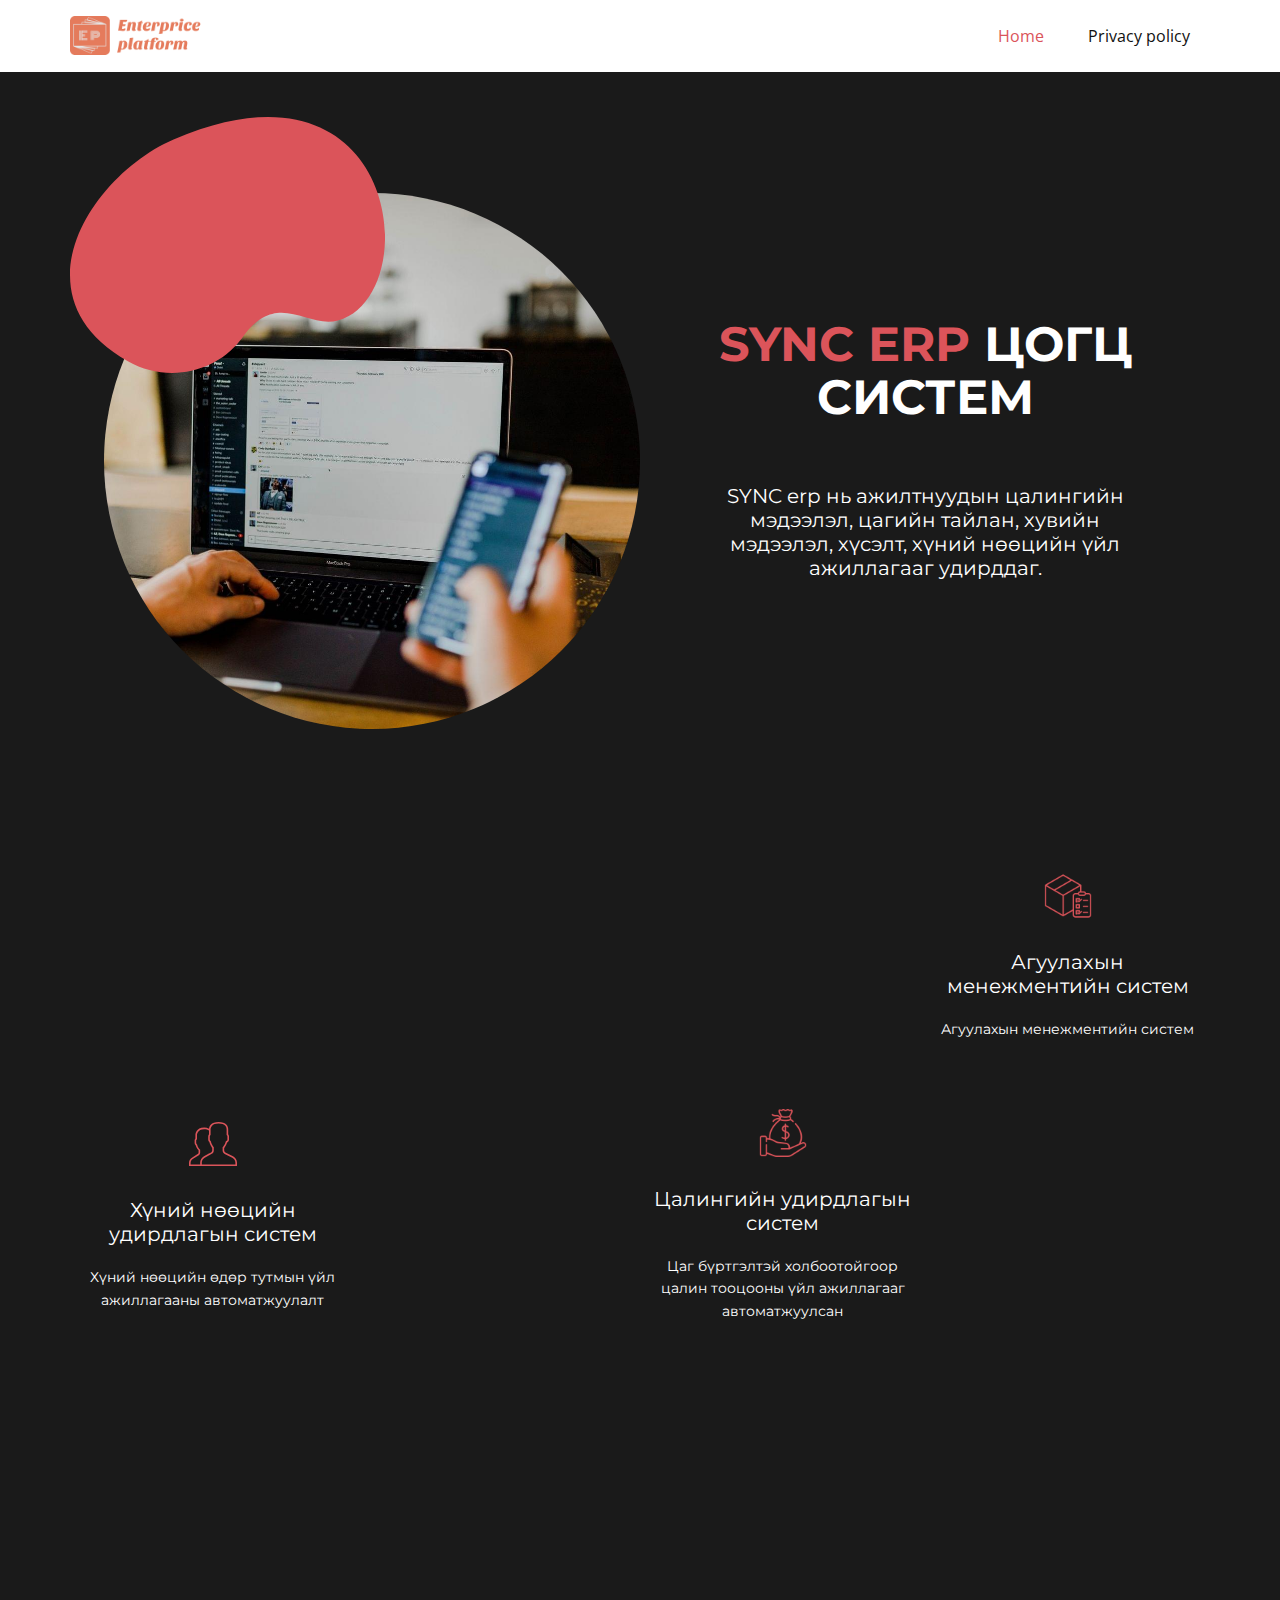
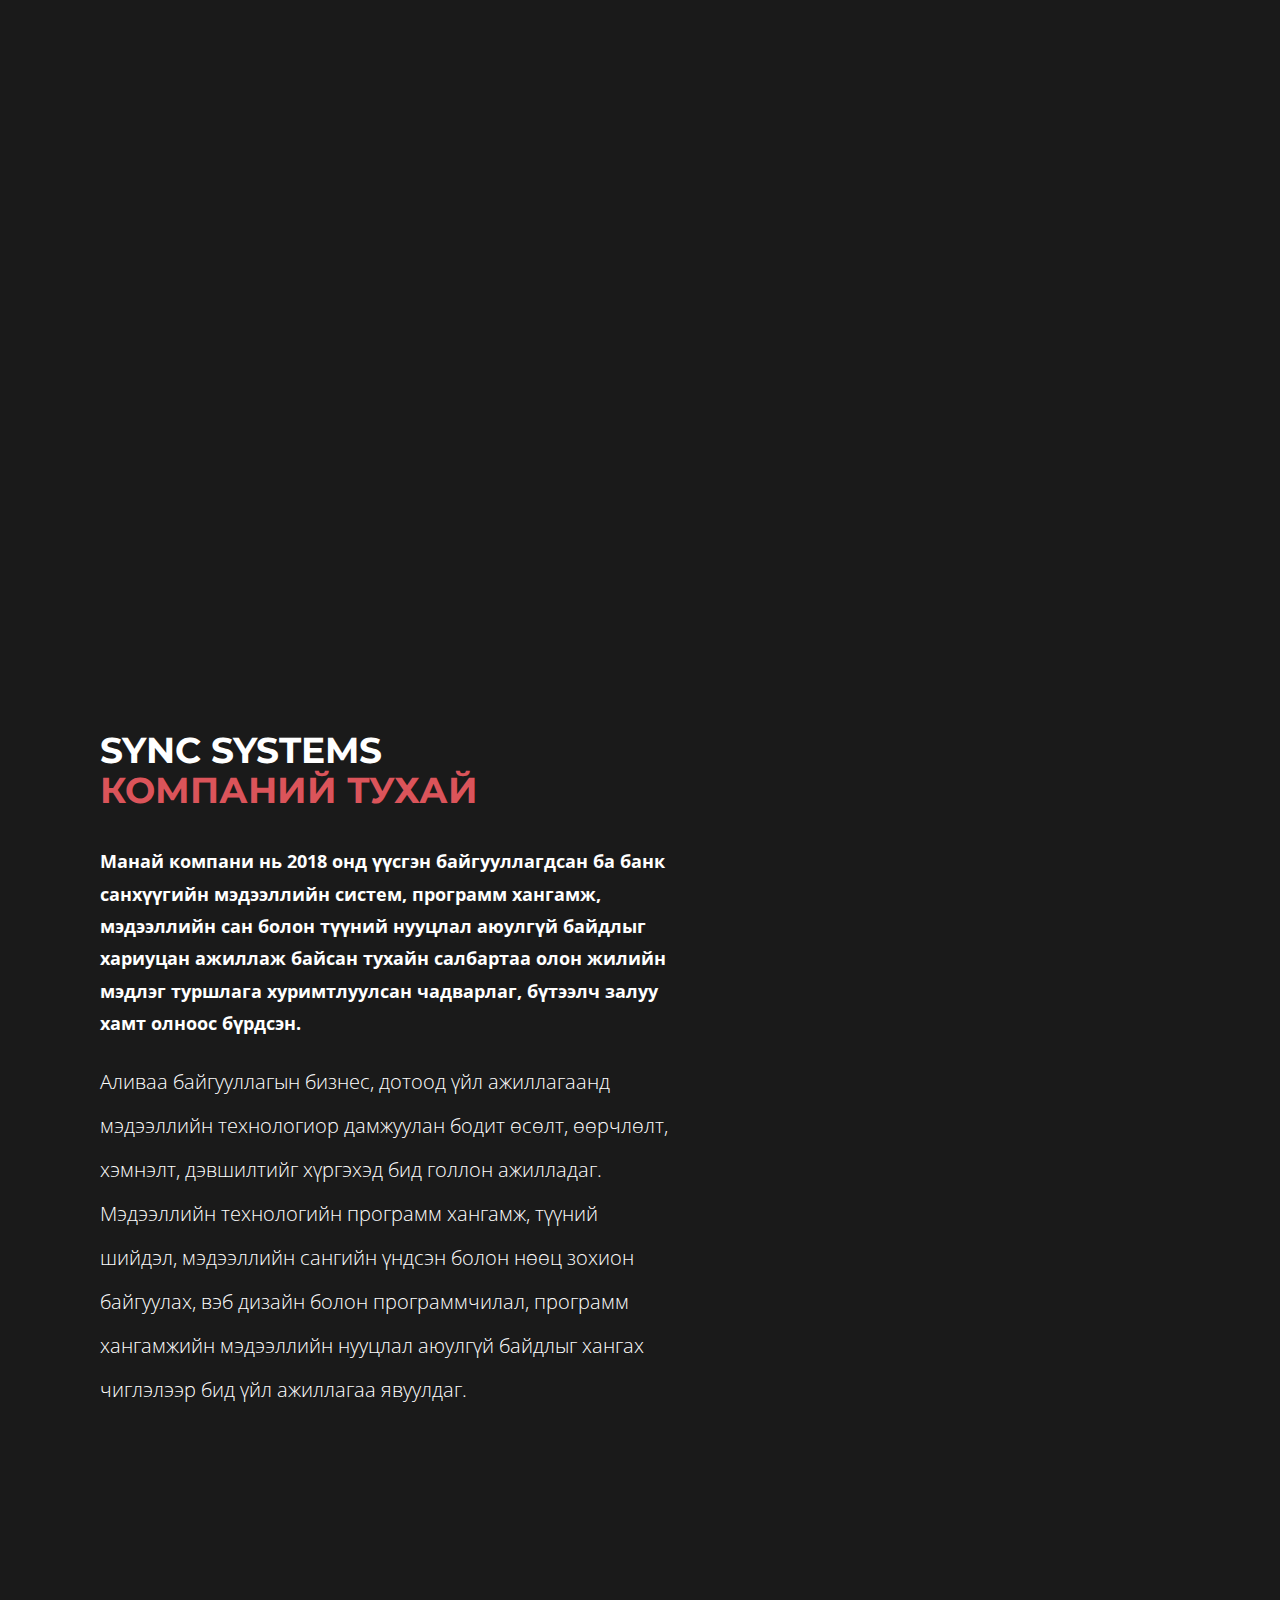
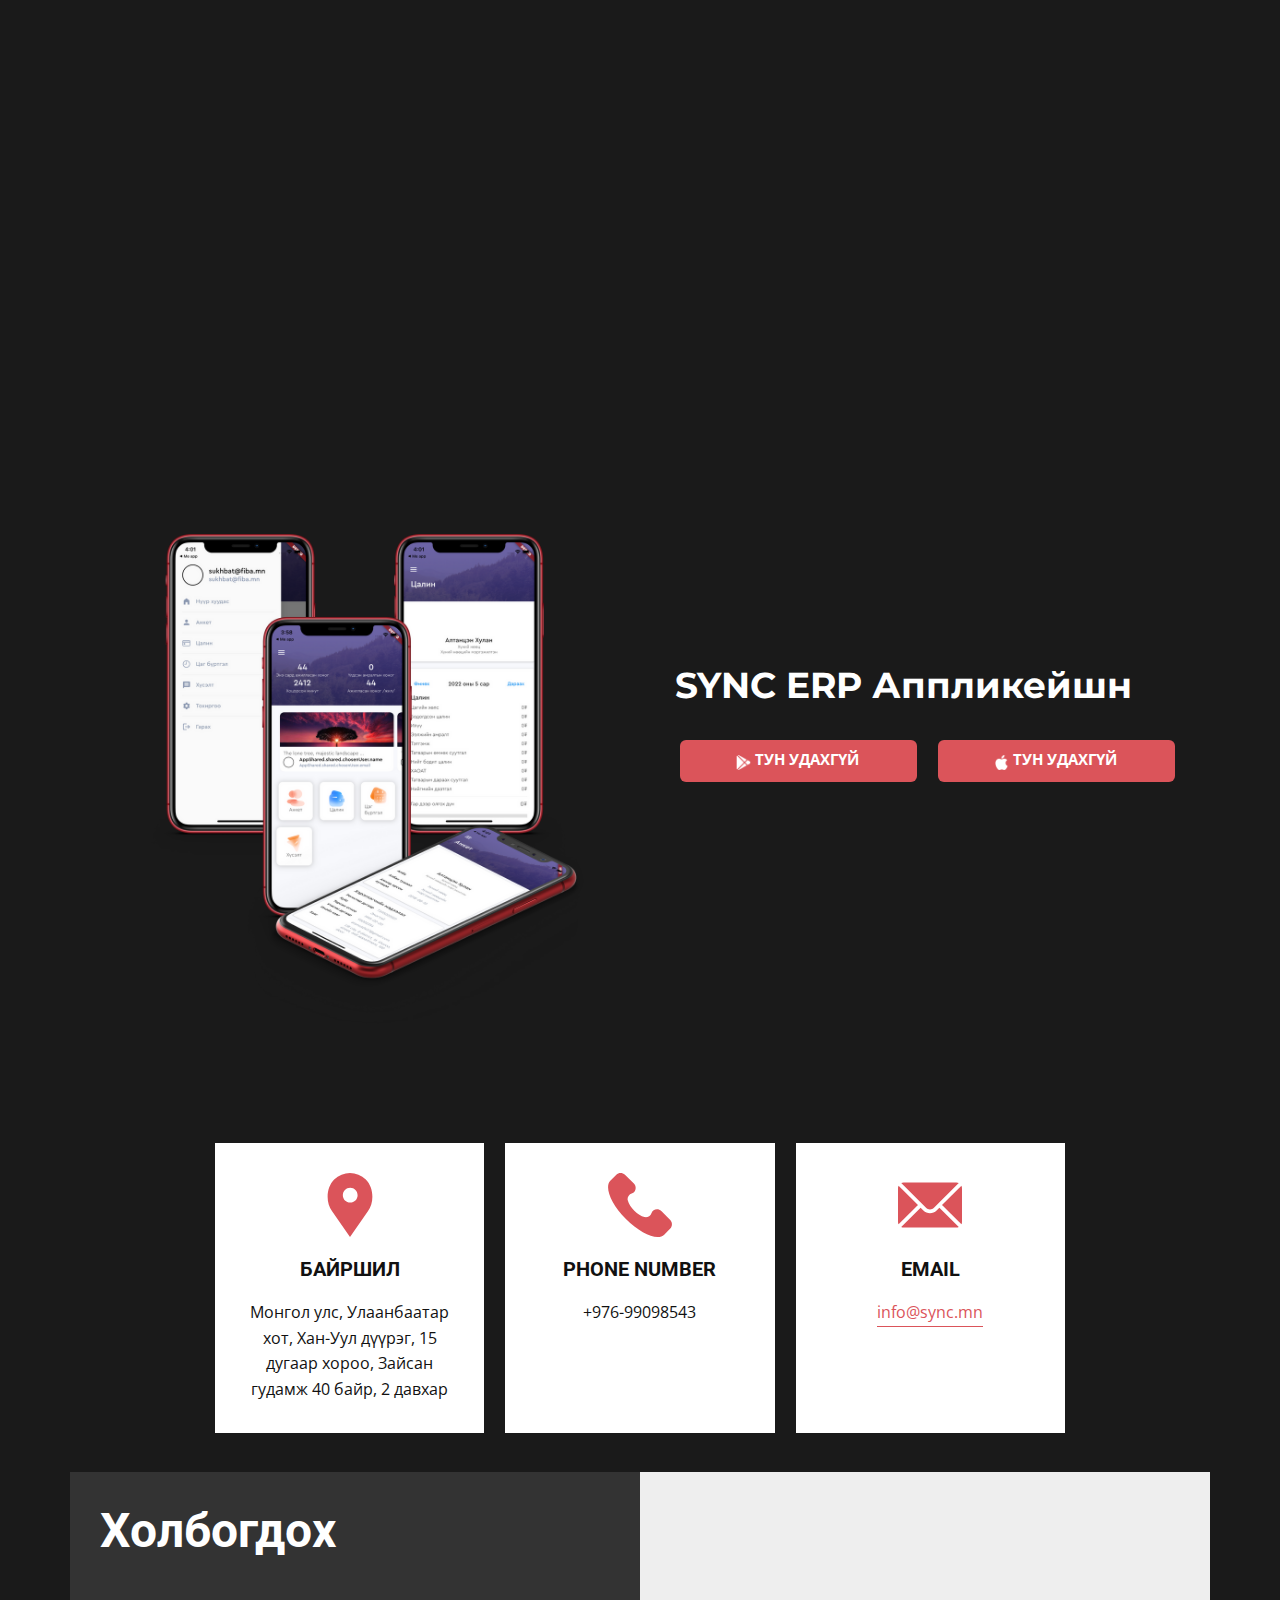
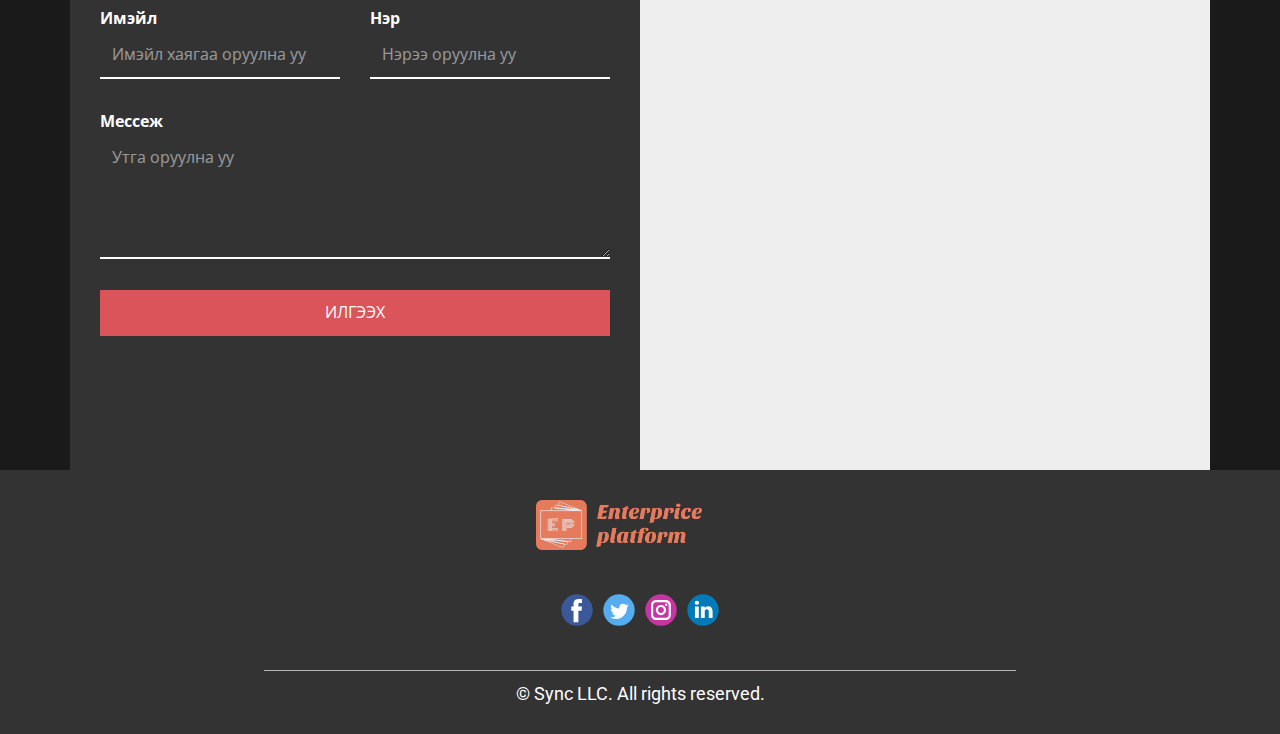
==== index.html @ c69bf9b8 "web publish" ====
<!DOCTYPE html>
<html style="font-size: 16px;" lang="mn-MN">

<head>
  <meta name="viewport" content="width=device-width, initial-scale=1.0">
  <meta charset="utf-8">
  <meta name="keywords"
    content="We help and solve your business problem., ​TECHNO IS THE BEST AND​DIGITAL IT IN WORLD, ​We focus on ensuring a competitive edge, ​Large payments volume or unique business model?, ​GOT NEW PROJECTWE ARE HERE, About Team, Get a demo">
  <meta name="description" content="Sync erp синк ирп fiba">
  <title>Home</title>
  <link rel="stylesheet" href="nicepage.css" media="screen">
  <link rel="icon" type="image/x-icon" href="images/launcher.ico">
  <link rel="stylesheet" href="Home.css" media="screen">
  <script class="u-script" type="text/javascript" src="jquery.js" defer=""></script>
  <script class="u-script" type="text/javascript" src="nicepage.js" defer=""></script>
  <meta name="generator" content="Nicepage 4.11.3, nicepage.com">
  <meta property="og:title" content="Sync erp">
  <meta property="og:description" content="Home">
  <meta property="og:image" content="images/AppleiPadPro13InchScreenshot0.png">
  <link id="u-theme-google-font" rel="stylesheet"
    href="https://fonts.googleapis.com/css?family=Roboto:100,100i,300,300i,400,400i,500,500i,700,700i,900,900i|Open+Sans:300,300i,400,400i,500,500i,600,600i,700,700i,800,800i">
  <link id="u-page-google-font" rel="stylesheet"
    href="https://fonts.googleapis.com/css?family=Montserrat:100,100i,200,200i,300,300i,400,400i,500,500i,600,600i,700,700i,800,800i,900,900i">







  <script type="application/ld+json">{
		"@context": "http://schema.org",
		"@type": "Organization",
		"name": "WebSite2110635",
		"logo": "images/login_logo-5.png",
		"sameAs": []
}</script>
  <meta name="theme-color" content="#478ac9">
  <meta property="og:type" content="website">
</head>

<body data-home-page="Home.html" data-home-page-title="Home" class="u-body u-xl-mode">
  <header class="u-clearfix u-header u-header" id="sec-6222">
    <div class="u-clearfix u-sheet u-sheet-1">
      <a class="u-image u-logo u-image-1" data-image-width="404" data-image-height="96">
        <img src="images/login_logo-5.png" class="u-logo-image u-logo-image-1">
      </a>
      <nav class="u-menu u-menu-dropdown u-offcanvas u-menu-1">
        <div class="menu-collapse" style="font-size: 1rem; letter-spacing: 0px;">
          <a class="u-button-style u-custom-left-right-menu-spacing u-custom-padding-bottom u-custom-text-active-color u-custom-top-bottom-menu-spacing u-nav-link u-text-active-palette-1-base u-text-hover-palette-2-base"
            href="#">
            <svg class="u-svg-link" viewBox="0 0 24 24">
              <use xmlns:xlink="http://www.w3.org/1999/xlink" xlink:href="#menu-hamburger"></use>
            </svg>
            <svg class="u-svg-content" version="1.1" id="menu-hamburger" viewBox="0 0 16 16" x="0px" y="0px"
              xmlns:xlink="http://www.w3.org/1999/xlink" xmlns="http://www.w3.org/2000/svg">
              <g>
                <rect y="1" width="16" height="2"></rect>
                <rect y="7" width="16" height="2"></rect>
                <rect y="13" width="16" height="2"></rect>
              </g>
            </svg>
          </a>
        </div>
        <div class="u-custom-menu u-nav-container">
          <ul class="u-nav u-unstyled u-nav-1">
            <li class="u-nav-item"><a
                class="u-button-style u-nav-link u-text-active-palette-2-base u-text-hover-palette-2-base"
                href="Home.html" style="padding: 10px 20px;">Home</a>
            </li>
            <li class="u-nav-item"><a
                class="u-button-style u-nav-link u-text-active-palette-2-base u-text-hover-palette-2-base"
                href="Privacy-policy.html" style="padding: 10px 20px;">Privacy policy</a>
            </li>
          </ul>
        </div>
        <div class="u-custom-menu u-nav-container-collapse">
          <div class="u-black u-container-style u-inner-container-layout u-opacity u-opacity-95 u-sidenav">
            <div class="u-inner-container-layout u-sidenav-overflow">
              <div class="u-menu-close"></div>
              <ul class="u-align-center u-nav u-popupmenu-items u-unstyled u-nav-2">
                <li class="u-nav-item"><a class="u-button-style u-nav-link" href="Home.html">Home</a>
                </li>
                <li class="u-nav-item"><a class="u-button-style u-nav-link" href="Privacy-policy.html">Privacy
                    policy</a>
                </li>
              </ul>
            </div>
          </div>
          <div class="u-black u-menu-overlay u-opacity u-opacity-70"></div>
        </div>
      </nav>
    </div>
  </header>
  <section class="u-align-left u-clearfix u-grey-90 u-section-1" id="carousel_1464">
    <div class="u-clearfix u-sheet u-sheet-1">
      <div class="u-clearfix u-gutter-0 u-layout-wrap u-layout-wrap-1">
        <div class="u-layout" style="">
          <div class="u-layout-row" style="">
            <div
              class="u-align-left u-container-style u-layout-cell u-right-cell u-size-30 u-size-xs-60 u-layout-cell-1"
              src="">
              <div
                class="u-container-layout u-valign-middle-lg u-valign-middle-md u-valign-middle-sm u-container-layout-1"
                src="">
                <div class="u-image u-image-circle u-image-1" data-image-width="1600" data-image-height="1067"
                  data-animation-name="slideIn" data-animation-duration="2000" data-animation-direction="Up"></div>
                <div class="u-shape u-shape-svg u-text-palette-2-base u-shape-1" data-animation-name="slideIn"
                  data-animation-duration="2000" data-animation-direction="Left">
                  <svg class="u-svg-link" preserveAspectRatio="none" viewBox="0 0 160 130" style="">
                    <use xmlns:xlink="http://www.w3.org/1999/xlink" xlink:href="#svg-499e"></use>
                  </svg>
                  <svg class="u-svg-content" viewBox="0 0 160 130" x="0px" y="0px" id="svg-499e">
                    <path d="M52.6,11.4C12,28.8-29.7,90.3,29.4,124c19.1,10.9,43.7,6.6,57.2-10.7c0.4-0.5,0.8-1,1.1-1.5c17.8-24.6,32.6-4.1,48.4-8.5
	C180.4,91.2,168.9-38.5,52.6,11.4z"></path>
                  </svg>
                </div>
              </div>
            </div>
            <div
              class="u-align-center-sm u-align-center-xs u-container-style u-layout-cell u-left-cell u-size-30 u-size-xs-60 u-layout-cell-2"
              src="">
              <div class="u-container-layout u-valign-middle-xl u-container-layout-2">
                <h2
                  class="u-align-center-lg u-align-center-md u-align-center-xl u-custom-font u-font-montserrat u-text u-text-1">
                  <span class="u-text-palette-2-base"> SYNC ERP</span>&nbsp;ЦОГЦ СИСТЕМ
                </h2>
                <h6
                  class="u-align-center-lg u-align-center-md u-align-center-xl u-custom-font u-font-montserrat u-text u-text-2">
                  SYNC erp нь ажилтнуудын цалингийн мэдээлэл, цагийн тайлан, хувийн мэдээлэл, хүсэлт, хүний нөөцийн үйл
                  ажиллагааг удирддаг.</h6>
              </div>
            </div>
          </div>
        </div>
      </div>
    </div>
  </section>
  <section class="u-clearfix u-grey-90 u-section-2" id="sec-95e4">
    <div class="u-clearfix u-sheet u-valign-middle u-sheet-1">
      <div class="u-clearfix u-expanded-width u-layout-wrap u-layout-wrap-1">
        <div class="u-layout">
          <div class="u-layout-col">
            <div class="u-size-30">
              <div class="u-layout-row">
                <div class="u-container-style u-layout-cell u-size-30 u-layout-cell-1" data-animation-name="slideIn"
                  data-animation-duration="2000" data-animation-direction="Left">
                  <div class="u-container-layout u-valign-top-xs u-container-layout-1">
                    <h2 class="u-custom-font u-font-montserrat u-text u-text-default u-text-1">
                      <span class="u-text-palette-2-base"></span>
                      <span class="u-text-palette-2-base">SYNC ERP</span>&nbsp;СИСТЕМ<span
                        style="font-size: 1.875rem;"></span>ИЙН БОЛОМЖУУД
                    </h2>
                  </div>
                </div>
                <div class="u-align-center u-container-style u-grey-80 u-layout-cell u-size-15 u-layout-cell-2"
                  data-animation-name="slideIn" data-animation-duration="2000" data-animation-direction="Down">
                  <div class="u-container-layout u-valign-middle u-container-layout-2"><span
                      class="u-icon u-icon-circle u-text-palette-2-base u-icon-1"><svg class="u-svg-link"
                        preserveAspectRatio="xMidYMin slice" viewBox="0 0 60 60" style="">
                        <use xmlns:xlink="http://www.w3.org/1999/xlink" xlink:href="#svg-2f5c"></use>
                      </svg><svg class="u-svg-content" viewBox="0 0 60 60" x="0px" y="0px" id="svg-2f5c"
                        style="enable-background:new 0 0 60 60;">
                        <g>
                          <path
                            d="M42.595,0H17.405C14.977,0,13,1.977,13,4.405v51.189C13,58.023,14.977,60,17.405,60h25.189C45.023,60,47,58.023,47,55.595
		V4.405C47,1.977,45.023,0,42.595,0z M15,8h30v38H15V8z M17.405,2h25.189C43.921,2,45,3.079,45,4.405V6H15V4.405
		C15,3.079,16.079,2,17.405,2z M42.595,58H17.405C16.079,58,15,56.921,15,55.595V48h30v7.595C45,56.921,43.921,58,42.595,58z">
                          </path>
                          <path d="M30,49c-2.206,0-4,1.794-4,4s1.794,4,4,4s4-1.794,4-4S32.206,49,30,49z M30,55c-1.103,0-2-0.897-2-2s0.897-2,2-2
		s2,0.897,2,2S31.103,55,30,55z"></path>
                          <path d="M26,5h4c0.553,0,1-0.447,1-1s-0.447-1-1-1h-4c-0.553,0-1,0.447-1,1S25.447,5,26,5z">
                          </path>
                          <path d="M33,5h1c0.553,0,1-0.447,1-1s-0.447-1-1-1h-1c-0.553,0-1,0.447-1,1S32.447,5,33,5z">
                          </path>
                          <path d="M56.612,4.569c-0.391-0.391-1.023-0.391-1.414,0s-0.391,1.023,0,1.414c3.736,3.736,3.736,9.815,0,13.552
		c-0.391,0.391-0.391,1.023,0,1.414c0.195,0.195,0.451,0.293,0.707,0.293s0.512-0.098,0.707-0.293
		C61.128,16.434,61.128,9.085,56.612,4.569z"></path>
                          <path d="M52.401,6.845c-0.391-0.391-1.023-0.391-1.414,0s-0.391,1.023,0,1.414c1.237,1.237,1.918,2.885,1.918,4.639
		s-0.681,3.401-1.918,4.638c-0.391,0.391-0.391,1.023,0,1.414c0.195,0.195,0.451,0.293,0.707,0.293s0.512-0.098,0.707-0.293
		c1.615-1.614,2.504-3.764,2.504-6.052S54.017,8.459,52.401,6.845z"></path>
                          <path d="M4.802,5.983c0.391-0.391,0.391-1.023,0-1.414s-1.023-0.391-1.414,0c-4.516,4.516-4.516,11.864,0,16.38
		c0.195,0.195,0.451,0.293,0.707,0.293s0.512-0.098,0.707-0.293c0.391-0.391,0.391-1.023,0-1.414
		C1.065,15.799,1.065,9.72,4.802,5.983z"></path>
                          <path d="M9.013,6.569c-0.391-0.391-1.023-0.391-1.414,0c-1.615,1.614-2.504,3.764-2.504,6.052s0.889,4.438,2.504,6.053
		c0.195,0.195,0.451,0.293,0.707,0.293s0.512-0.098,0.707-0.293c0.391-0.391,0.391-1.023,0-1.414
		c-1.237-1.237-1.918-2.885-1.918-4.639S7.775,9.22,9.013,7.983C9.403,7.593,9.403,6.96,9.013,6.569z"></path>
                        </g>
                      </svg></span>
                    <h5 class="u-custom-font u-font-montserrat u-text u-text-default u-text-2"> Аппликейшн</h5>
                    <p class="u-custom-font u-font-montserrat u-text u-text-3"> Ажилтан өөрийн мэдээллийг гар утасны
                      аппликейшнээр хялбар ашиглах боломжтой</p>
                  </div>
                </div>
                <div class="u-align-center u-container-style u-layout-cell u-shape-rectangle u-size-15 u-layout-cell-3">
                  <div class="u-container-layout u-valign-middle u-container-layout-3"><span
                      class="u-file-icon u-icon u-text-palette-2-base u-icon-2"><img src="images/1.png" alt=""></span>
                    <h5 class="u-custom-font u-font-montserrat u-text u-text-default u-text-4"> Агуулахын менежментийн
                      систем</h5>
                    <p class="u-custom-font u-font-montserrat u-text u-text-5"> Агуулахын менежментийн систем</p>
                  </div>
                </div>
              </div>
            </div>
            <div class="u-size-30">
              <div class="u-layout-row">
                <div class="u-align-center u-container-style u-layout-cell u-size-15 u-layout-cell-4">
                  <div class="u-container-layout u-valign-middle u-container-layout-4"><span
                      class="u-icon u-icon-circle u-text-palette-2-base u-icon-3"><svg class="u-svg-link"
                        preserveAspectRatio="xMidYMin slice" viewBox="0 0 60 60" style="">
                        <use xmlns:xlink="http://www.w3.org/1999/xlink" xlink:href="#svg-d918"></use>
                      </svg><svg class="u-svg-content" viewBox="0 0 60 60" x="0px" y="0px" id="svg-d918"
                        style="enable-background:new 0 0 60 60;">
                        <path d="M55.014,45.389l-9.553-4.776C44.56,40.162,44,39.256,44,38.248v-3.381c0.229-0.28,0.47-0.599,0.719-0.951
	c1.239-1.75,2.232-3.698,2.954-5.799C49.084,27.47,50,26.075,50,24.5v-4c0-0.963-0.36-1.896-1-2.625v-5.319
	c0.056-0.55,0.276-3.824-2.092-6.525C44.854,3.688,41.521,2.5,37,2.5s-7.854,1.188-9.908,3.53c-1.435,1.637-1.918,3.481-2.064,4.805
	C23.314,9.949,21.294,9.5,19,9.5c-10.389,0-10.994,8.855-11,9v4.579c-0.648,0.706-1,1.521-1,2.33v3.454
	c0,1.079,0.483,2.085,1.311,2.765c0.825,3.11,2.854,5.46,3.644,6.285v2.743c0,0.787-0.428,1.509-1.171,1.915l-6.653,4.173
	C1.583,48.134,0,50.801,0,53.703V57.5h14h2h44v-4.043C60,50.019,58.089,46.927,55.014,45.389z M14,53.262V55.5H2v-1.797
	c0-2.17,1.184-4.164,3.141-5.233l6.652-4.173c1.333-0.727,2.161-2.121,2.161-3.641v-3.591l-0.318-0.297
	c-0.026-0.024-2.683-2.534-3.468-5.955l-0.091-0.396l-0.342-0.22C9.275,29.899,9,29.4,9,28.863v-3.454
	c0-0.36,0.245-0.788,0.671-1.174L10,23.938l-0.002-5.38C10.016,18.271,10.537,11.5,19,11.5c2.393,0,4.408,0.553,6,1.644v4.731
	c-0.64,0.729-1,1.662-1,2.625v4c0,0.304,0.035,0.603,0.101,0.893c0.027,0.116,0.081,0.222,0.118,0.334
	c0.055,0.168,0.099,0.341,0.176,0.5c0.001,0.002,0.002,0.003,0.003,0.005c0.256,0.528,0.629,1,1.099,1.377
	c0.005,0.019,0.011,0.036,0.016,0.054c0.06,0.229,0.123,0.457,0.191,0.68l0.081,0.261c0.014,0.046,0.031,0.093,0.046,0.139
	c0.035,0.108,0.069,0.215,0.105,0.321c0.06,0.175,0.123,0.356,0.196,0.553c0.031,0.082,0.065,0.156,0.097,0.237
	c0.082,0.209,0.164,0.411,0.25,0.611c0.021,0.048,0.039,0.1,0.06,0.147l0.056,0.126c0.026,0.058,0.053,0.11,0.079,0.167
	c0.098,0.214,0.194,0.421,0.294,0.621c0.016,0.032,0.031,0.067,0.047,0.099c0.063,0.125,0.126,0.243,0.189,0.363
	c0.108,0.206,0.214,0.4,0.32,0.588c0.052,0.092,0.103,0.182,0.154,0.269c0.144,0.246,0.281,0.472,0.414,0.682
	c0.029,0.045,0.057,0.092,0.085,0.135c0.242,0.375,0.452,0.679,0.626,0.916c0.046,0.063,0.086,0.117,0.125,0.17
	c0.022,0.029,0.052,0.071,0.071,0.097v3.309c0,0.968-0.528,1.856-1.377,2.32l-2.646,1.443l-0.461-0.041l-0.188,0.395l-5.626,3.069
	C15.801,46.924,14,49.958,14,53.262z M58,55.5H16v-2.238c0-2.571,1.402-4.934,3.659-6.164l8.921-4.866
	C30.073,41.417,31,39.854,31,38.155v-4.018v-0.001l-0.194-0.232l-0.038-0.045c-0.002-0.003-0.064-0.078-0.165-0.21
	c-0.006-0.008-0.012-0.016-0.019-0.024c-0.053-0.069-0.115-0.152-0.186-0.251c-0.001-0.002-0.002-0.003-0.003-0.005
	c-0.149-0.207-0.336-0.476-0.544-0.8c-0.005-0.007-0.009-0.015-0.014-0.022c-0.098-0.153-0.202-0.32-0.308-0.497
	c-0.008-0.013-0.016-0.026-0.024-0.04c-0.226-0.379-0.466-0.808-0.705-1.283c0,0-0.001-0.001-0.001-0.002
	c-0.127-0.255-0.254-0.523-0.378-0.802l0,0c-0.017-0.039-0.035-0.077-0.052-0.116h0c-0.055-0.125-0.11-0.256-0.166-0.391
	c-0.02-0.049-0.04-0.1-0.06-0.15c-0.052-0.131-0.105-0.263-0.161-0.414c-0.102-0.272-0.198-0.556-0.29-0.849l-0.055-0.178
	c-0.006-0.02-0.013-0.04-0.019-0.061c-0.094-0.316-0.184-0.639-0.26-0.971l-0.091-0.396l-0.341-0.22
	C26.346,25.803,26,25.176,26,24.5v-4c0-0.561,0.238-1.084,0.67-1.475L27,18.728V12.5v-0.354l-0.027-0.021
	c-0.034-0.722,0.009-2.935,1.623-4.776C30.253,5.458,33.081,4.5,37,4.5c3.905,0,6.727,0.951,8.386,2.828
	c1.947,2.201,1.625,5.017,1.623,5.041L47,18.728l0.33,0.298C47.762,19.416,48,19.939,48,20.5v4c0,0.873-0.572,1.637-1.422,1.899
	l-0.498,0.153l-0.16,0.495c-0.669,2.081-1.622,4.003-2.834,5.713c-0.297,0.421-0.586,0.794-0.837,1.079L42,34.123v4.125
	c0,1.77,0.983,3.361,2.566,4.153l9.553,4.776C56.513,48.374,58,50.78,58,53.457V55.5z"></path>
                      </svg></span>
                    <h5 class="u-custom-font u-font-montserrat u-text u-text-default u-text-6"> Хүний нөөцийн удирдлагын
                      систем</h5>
                    <p class="u-custom-font u-font-montserrat u-text u-text-7"> Хүний нөөцийн өдөр тутмын үйл
                      ажиллагааны автоматжуулалт </p>
                  </div>
                </div>
                <div class="u-align-center u-container-style u-grey-80 u-layout-cell u-size-15 u-layout-cell-5"
                  data-animation-name="slideIn" data-animation-duration="2000" data-animation-direction="Up">
                  <div class="u-container-layout u-container-layout-5"><span
                      class="u-icon u-icon-circle u-text-palette-2-base u-icon-4"><svg class="u-svg-link"
                        preserveAspectRatio="xMidYMin slice" viewBox="0 0 60 60" style="">
                        <use xmlns:xlink="http://www.w3.org/1999/xlink" xlink:href="#svg-11fc"></use>
                      </svg><svg class="u-svg-content" viewBox="0 0 60 60" x="0px" y="0px" id="svg-11fc"
                        style="enable-background:new 0 0 60 60;">
                        <g>
                          <path d="M57,4h-7V1c0-0.553-0.447-1-1-1h-7c-0.553,0-1,0.447-1,1v3H19V1c0-0.553-0.447-1-1-1h-7c-0.553,0-1,0.447-1,1v3H3
		C2.447,4,2,4.447,2,5v11v43c0,0.553,0.447,1,1,1h54c0.553,0,1-0.447,1-1V16V5C58,4.447,57.553,4,57,4z M43,2h5v3v3h-5V5V2z M12,2h5
		v3v3h-5V5V2z M4,6h6v3c0,0.553,0.447,1,1,1h7c0.553,0,1-0.447,1-1V6h22v3c0,0.553,0.447,1,1,1h7c0.553,0,1-0.447,1-1V6h6v9H4V6z
		 M4,58V17h52v41H4z"></path>
                          <path d="M38,23h-7h-2h-7h-2h-9v9v2v7v2v9h9h2h7h2h7h2h9v-9v-2v-7v-2v-9h-9H38z M31,25h7v7h-7V25z M38,41h-7v-7h7V41z M22,34h7v7h-7
		V34z M22,25h7v7h-7V25z M13,25h7v7h-7V25z M13,34h7v7h-7V34z M20,50h-7v-7h7V50z M29,50h-7v-7h7V50z M38,50h-7v-7h7V50z M47,50h-7
		v-7h7V50z M47,41h-7v-7h7V41z M47,25v7h-7v-7H47z"></path>
                        </g>
                      </svg></span>
                    <h5 class="u-custom-font u-font-montserrat u-text u-text-default u-text-8"> Цаг бүртгэл</h5>
                    <p class="u-custom-font u-font-montserrat u-text u-text-9"> Ажилтнуудын ажлын цагтай хамааралтай бүх
                      үе шатуудыг хяналт, автоматжуулалт</p>
                  </div>
                </div>
                <div class="u-align-center u-container-style u-layout-cell u-size-15 u-layout-cell-6">
                  <div class="u-container-layout u-valign-middle u-container-layout-6"><span
                      class="u-file-icon u-icon u-text-palette-2-base u-icon-5"><img src="images/2.png" alt=""></span>
                    <h5 class="u-custom-font u-font-montserrat u-text u-text-default u-text-10"> Цалингийн удирдлагын
                      систем</h5>
                    <p class="u-custom-font u-font-montserrat u-text u-text-11"> Цаг бүртгэлтэй холбоотойгоор цалин
                      тооцооны үйл ажиллагааг автоматжуулсан</p>
                  </div>
                </div>
                <div class="u-align-center u-container-style u-layout-cell u-palette-2-base u-size-15 u-layout-cell-7"
                  data-animation-name="slideIn" data-animation-duration="2000" data-animation-direction="Right">
                  <div class="u-container-layout u-valign-middle u-container-layout-7">
                    <a href="https://www.zara.com/uk/en/floral-print-palazzo-trousers-p02729855.html?v1=6034011&amp;v2=719022"
                      class="u-active-white u-border-none u-btn u-button-style u-hover-white u-white u-btn-1"
                      target="_blank">дэлгэрэнгүй</a>
                  </div>
                </div>
              </div>
            </div>
          </div>
        </div>
      </div>
    </div>
  </section>
  <section class="u-align-center u-clearfix u-grey-90 u-section-3" id="carousel_087d">
    <div class="u-clearfix u-sheet u-sheet-1">
      <div class="u-clearfix u-expanded-width u-gutter-40 u-layout-wrap u-layout-wrap-1">
        <div class="u-gutter-0 u-layout">
          <div class="u-layout-row">
            <div class="u-align-left u-container-style u-layout-cell u-size-30 u-layout-cell-1">
              <div class="u-container-layout u-valign-middle-xl u-container-layout-1">
                <img class="u-expanded-width-xs u-image u-image-contain u-image-1"
                  src="images/AppleiPadPro13InchScreenshot0.png?rand=55ae" data-image-width="809"
                  data-image-height="1080" data-animation-name="zoomIn" data-animation-duration="2000"
                  data-animation-direction="">
              </div>
            </div>
            <div class="u-align-center u-container-style u-layout-cell u-shape-rectangle u-size-30 u-layout-cell-2">
              <div class="u-container-layout u-valign-middle-sm u-valign-middle-xs u-container-layout-2">
                <div
                  class="u-align-center u-container-style u-expanded-width-lg u-expanded-width-md u-group u-shape-rectangle u-group-1"
                  data-animation-name="slideIn" data-animation-duration="2000" data-animation-direction="Right">
                  <div class="u-container-layout u-valign-middle-xl u-container-layout-3">
                    <h2 class="u-custom-font u-font-montserrat u-text u-text-1"> АЖИЛЧИД&nbsp;<span
                        class="u-text-palette-2-base">ГАР УТСААРАА</span>&nbsp;МЭДЭЭЛЭЛ АВАХ ХЯЛБАР БОЛЛОО
                    </h2>
                    <p class="u-text u-text-font u-text-2"> Ажилтанд зориулсан аппликейшн бэлэн боллоо. Цалин, цаг
                      бүртгэл болон хувийн мэдээллээ дэлгэрэнгүй харах боломжтой боллоо.</p>
                  </div>
                </div>
              </div>
            </div>
          </div>
        </div>
      </div>
      <div class="u-shape u-shape-svg u-text-palette-2-base u-shape-1" data-animation-name="slideIn"
        data-animation-duration="2000" data-animation-direction="Left">
        <svg class="u-svg-link" preserveAspectRatio="none" viewBox="0 0 160 130" style="">
          <use xmlns:xlink="http://www.w3.org/1999/xlink" xlink:href="#svg-c68d"></use>
        </svg>
        <svg class="u-svg-content" viewBox="0 0 160 130" x="0px" y="0px" id="svg-c68d">
          <path d="M52.6,11.4C12,28.8-29.7,90.3,29.4,124c19.1,10.9,43.7,6.6,57.2-10.7c0.4-0.5,0.8-1,1.1-1.5c17.8-24.6,32.6-4.1,48.4-8.5
	C180.4,91.2,168.9-38.5,52.6,11.4z"></path>
        </svg>
      </div>
    </div>
  </section>
  <section class="u-clearfix u-grey-90 u-section-4" id="carousel_17a9">
    <div class="u-clearfix u-sheet u-valign-middle-md u-valign-middle-sm u-valign-middle-xs u-sheet-1">
      <div class="u-container-style u-expanded-width-md u-expanded-width-sm u-expanded-width-xs u-group u-group-1">
        <div class="u-container-layout u-container-layout-1">
          <h2 class="u-custom-font u-font-montserrat u-text u-text-1"> SYNC SYSTEMS<br>
            <span class="u-text-palette-2-base">КОМПАНИЙ ТУХАЙ</span>
          </h2>
          <p class="u-text u-text-2"> Манай компани нь 2018 онд үүсгэн байгууллагдсан ба банк санхүүгийн мэдээллийн
            систем, программ хангамж, мэдээллийн сан болон түүний нууцлал аюулгүй байдлыг хариуцан ажиллаж байсан тухайн
            салбартаа олон жилийн мэдлэг туршлага хуримтлуулсан чадварлаг, бүтээлч залуу хамт олноос бүрдсэн. </p>
          <p class="u-text u-text-3"> Аливаа байгууллагын бизнес, дотоод үйл ажиллагаанд мэдээллийн технологиор
            дамжуулан бодит өсөлт, өөрчлөлт, хэмнэлт, дэвшилтийг хүргэхэд бид голлон ажилладаг. Мэдээллийн технологийн
            пр​ограмм хангамж, түүний шийдэл, мэдээллийн сангийн үндсэн болон нөөц зохион байгуулах, вэб дизайн болон
            программчилал, программ хангамжийн мэдээллийн нууцлал аюулгүй байдлыг хангах чиглэлээр бид үйл ажиллагаа
            явуулдаг.</p>
        </div>
      </div>
      <div class="u-expanded-width-md u-expanded-width-sm u-expanded-width-xs u-layout-grid u-list u-list-1">
        <div class="u-repeater u-repeater-1">
          <div class="u-container-style u-list-item u-repeater-item u-shape-rectangle" data-animation-name="flipIn"
            data-animation-duration="2000" data-animation-direction="X">
            <div class="u-container-layout u-similar-container u-container-layout-2"><span
                class="u-align-left u-icon u-icon-circle u-text-palette-2-base u-icon-1"><svg class="u-svg-link"
                  preserveAspectRatio="xMidYMin slice" viewBox="0 0 95.333 95.332" style="">
                  <use xmlns:xlink="http://www.w3.org/1999/xlink" xlink:href="#svg-a13b"></use>
                </svg><svg class="u-svg-content" viewBox="0 0 95.333 95.332" x="0px" y="0px" id="svg-a13b"
                  style="enable-background:new 0 0 95.333 95.332;">
                  <g>
                    <g>
                      <path
                        d="M30.512,43.939c-2.348-0.676-4.696-1.019-6.98-1.019c-3.527,0-6.47,0.806-8.752,1.793    c2.2-8.054,7.485-21.951,18.013-23.516c0.975-0.145,1.774-0.85,2.04-1.799l2.301-8.23c0.194-0.696,0.079-1.441-0.318-2.045    s-1.035-1.007-1.75-1.105c-0.777-0.106-1.569-0.16-2.354-0.16c-12.637,0-25.152,13.19-30.433,32.076    c-3.1,11.08-4.009,27.738,3.627,38.223c4.273,5.867,10.507,9,18.529,9.313c0.033,0.001,0.065,0.002,0.098,0.002    c9.898,0,18.675-6.666,21.345-16.209c1.595-5.705,0.874-11.688-2.032-16.851C40.971,49.307,36.236,45.586,30.512,43.939z">
                      </path>
                      <path
                        d="M92.471,54.413c-2.875-5.106-7.61-8.827-13.334-10.474c-2.348-0.676-4.696-1.019-6.979-1.019    c-3.527,0-6.471,0.806-8.753,1.793c2.2-8.054,7.485-21.951,18.014-23.516c0.975-0.145,1.773-0.85,2.04-1.799l2.301-8.23    c0.194-0.696,0.079-1.441-0.318-2.045c-0.396-0.604-1.034-1.007-1.75-1.105c-0.776-0.106-1.568-0.16-2.354-0.16    c-12.637,0-25.152,13.19-30.434,32.076c-3.099,11.08-4.008,27.738,3.629,38.225c4.272,5.866,10.507,9,18.528,9.312    c0.033,0.001,0.065,0.002,0.099,0.002c9.897,0,18.675-6.666,21.345-16.209C96.098,65.559,95.376,59.575,92.471,54.413z">
                      </path>
                    </g>
                  </g>
                </svg></span>
              <p class="u-text u-text-4"> Систем администратор, дата төв зохион байгуулах, мэдээллийн сангийн зохион
                байгуулалт, систем анализ, асуудал шийдвэрлэх дадлага туршлага чиглэлээр 15 жилийн туршлагатай.</p>
              <div alt="" class="u-image u-image-circle u-image-1" data-image-width="1035" data-image-height="1080">
              </div>
              <h5 class="u-text u-text-5"> Лочинжалбуу Хатанбаатар</h5>
              <h5 class="u-custom-font u-text u-text-font u-text-6"> khatnaa@fiba.mn</h5>
            </div>
          </div>
          <div class="u-container-style u-list-item u-repeater-item u-shape-rectangle" data-animation-name="flipIn"
            data-animation-duration="2000" data-animation-direction="X">
            <div class="u-container-layout u-similar-container u-container-layout-3"><span
                class="u-align-left u-icon u-icon-circle u-text-palette-2-base u-icon-2"><svg class="u-svg-link"
                  preserveAspectRatio="xMidYMin slice" viewBox="0 0 351.128 351.128" style="">
                  <use xmlns:xlink="http://www.w3.org/1999/xlink" xlink:href="#svg-c1b6"></use>
                </svg><svg class="u-svg-content" viewBox="0 0 351.128 351.128" x="0px" y="0px" id="svg-c1b6"
                  style="enable-background:new 0 0 351.128 351.128;">
                  <g>
                    <path
                      d="M72.326,147.33c4.284-26.928,37.944-55.692,64.26-56.304c1.836,0,3.672-0.612,4.896-1.836   c1.224-0.612,2.448-1.224,3.06-3.06c9.18-17.136,4.284-30.6-11.016-41.616c-17.748-12.852-45.9,0-59.976,11.628   C38.054,85.518,1.946,136.313,3.782,184.662c-6.12,32.437-4.896,67.32,4.284,96.084c6.12,18.36,23.868,27.54,42.228,28.764   c18.36,1.225,56.304,6.732,72.828-4.283c16.524-11.017,17.748-32.437,19.584-50.796c1.836-20.196,7.344-58.141-9.792-74.053   C115.778,165.078,66.818,181.602,72.326,147.33z">
                    </path>
                    <path
                      d="M274.286,147.33c4.284-26.928,37.943-55.692,64.26-56.304c1.836,0,3.672-0.612,4.896-1.836   c1.225-0.612,2.448-1.224,3.061-3.06c9.18-17.136,4.284-30.6-11.016-41.616c-17.748-12.852-45.9,0-59.977,11.628   c-35.496,29.376-71.604,80.172-69.768,128.52c-6.12,32.437-4.896,67.32,4.283,96.084c6.12,18.36,23.868,27.54,42.229,28.764   c18.36,1.225,56.304,6.732,72.828-4.283c16.523-11.017,17.748-32.437,19.584-50.796c1.836-20.196,7.344-58.141-9.792-74.053   C317.738,165.078,268.166,181.602,274.286,147.33z">
                    </path>
                  </g>
                </svg></span>
              <p class="u-text u-text-7"> Төслийн удирдлага,&nbsp;<br>Төлбөр тооцооны систем,<br>Банкны систем,<br>20
                жилийн туршлагатай.
              </p>
              <div alt="" class="u-image u-image-circle u-image-2" data-image-width="415" data-image-height="461"></div>
              <h5 class="u-text u-text-8"> Ичинноров Орхонхүү</h5>
              <h5 class="u-custom-font u-text u-text-font u-text-9"> orkhoo78@gmail.com</h5>
            </div>
          </div>
          <div class="u-container-style u-list-item u-repeater-item u-shape-rectangle" data-animation-name="flipIn"
            data-animation-duration="2000" data-animation-direction="X">
            <div class="u-container-layout u-similar-container u-container-layout-4"><span
                class="u-align-left u-icon u-icon-circle u-text-palette-2-base u-icon-3"><svg class="u-svg-link"
                  preserveAspectRatio="xMidYMin slice" viewBox="0 0 351.128 351.128" style="">
                  <use xmlns:xlink="http://www.w3.org/1999/xlink" xlink:href="#svg-c1b6"></use>
                </svg><svg class="u-svg-content" viewBox="0 0 351.128 351.128" x="0px" y="0px" id="svg-c1b6"
                  style="enable-background:new 0 0 351.128 351.128;">
                  <g>
                    <path
                      d="M72.326,147.33c4.284-26.928,37.944-55.692,64.26-56.304c1.836,0,3.672-0.612,4.896-1.836   c1.224-0.612,2.448-1.224,3.06-3.06c9.18-17.136,4.284-30.6-11.016-41.616c-17.748-12.852-45.9,0-59.976,11.628   C38.054,85.518,1.946,136.313,3.782,184.662c-6.12,32.437-4.896,67.32,4.284,96.084c6.12,18.36,23.868,27.54,42.228,28.764   c18.36,1.225,56.304,6.732,72.828-4.283c16.524-11.017,17.748-32.437,19.584-50.796c1.836-20.196,7.344-58.141-9.792-74.053   C115.778,165.078,66.818,181.602,72.326,147.33z">
                    </path>
                    <path
                      d="M274.286,147.33c4.284-26.928,37.943-55.692,64.26-56.304c1.836,0,3.672-0.612,4.896-1.836   c1.225-0.612,2.448-1.224,3.061-3.06c9.18-17.136,4.284-30.6-11.016-41.616c-17.748-12.852-45.9,0-59.977,11.628   c-35.496,29.376-71.604,80.172-69.768,128.52c-6.12,32.437-4.896,67.32,4.283,96.084c6.12,18.36,23.868,27.54,42.229,28.764   c18.36,1.225,56.304,6.732,72.828-4.283c16.523-11.017,17.748-32.437,19.584-50.796c1.836-20.196,7.344-58.141-9.792-74.053   C317.738,165.078,268.166,181.602,274.286,147.33z">
                    </path>
                  </g>
                </svg></span>
              <p class="u-text u-text-10"> Программ хангамж хөгжүүлэх,&nbsp;<br>Асуудал шийдвэрлэх,&nbsp;<br>Алгоритм
                загварчилал,<br>17-н жилийн туршлагатай.
              </p>
              <div alt="" class="u-image u-image-circle u-image-3" data-image-width="355" data-image-height="352"></div>
              <h5 class="u-text u-text-11"> Цэндсүрэн Мөнх-эрдэнэ</h5>
              <h5 class="u-custom-font u-text u-text-font u-text-12"> munkherdene@sync.mn</h5>
            </div>
          </div>
          <div class="u-container-style u-list-item u-repeater-item u-shape-rectangle" data-animation-name="flipIn"
            data-animation-duration="2000" data-animation-direction="X">
            <div class="u-container-layout u-similar-container u-container-layout-5"><span
                class="u-align-left u-icon u-icon-circle u-text-palette-2-base u-icon-4"><svg class="u-svg-link"
                  preserveAspectRatio="xMidYMin slice" viewBox="0 0 351.128 351.128" style="">
                  <use xmlns:xlink="http://www.w3.org/1999/xlink" xlink:href="#svg-c1b6"></use>
                </svg><svg class="u-svg-content" viewBox="0 0 351.128 351.128" x="0px" y="0px" id="svg-c1b6"
                  style="enable-background:new 0 0 351.128 351.128;">
                  <g>
                    <path
                      d="M72.326,147.33c4.284-26.928,37.944-55.692,64.26-56.304c1.836,0,3.672-0.612,4.896-1.836   c1.224-0.612,2.448-1.224,3.06-3.06c9.18-17.136,4.284-30.6-11.016-41.616c-17.748-12.852-45.9,0-59.976,11.628   C38.054,85.518,1.946,136.313,3.782,184.662c-6.12,32.437-4.896,67.32,4.284,96.084c6.12,18.36,23.868,27.54,42.228,28.764   c18.36,1.225,56.304,6.732,72.828-4.283c16.524-11.017,17.748-32.437,19.584-50.796c1.836-20.196,7.344-58.141-9.792-74.053   C115.778,165.078,66.818,181.602,72.326,147.33z">
                    </path>
                    <path
                      d="M274.286,147.33c4.284-26.928,37.943-55.692,64.26-56.304c1.836,0,3.672-0.612,4.896-1.836   c1.225-0.612,2.448-1.224,3.061-3.06c9.18-17.136,4.284-30.6-11.016-41.616c-17.748-12.852-45.9,0-59.977,11.628   c-35.496,29.376-71.604,80.172-69.768,128.52c-6.12,32.437-4.896,67.32,4.283,96.084c6.12,18.36,23.868,27.54,42.229,28.764   c18.36,1.225,56.304,6.732,72.828-4.283c16.523-11.017,17.748-32.437,19.584-50.796c1.836-20.196,7.344-58.141-9.792-74.053   C317.738,165.078,268.166,181.602,274.286,147.33z">
                    </path>
                  </g>
                </svg></span>
              <p class="u-text u-text-13"> The system automates processes related with home owners’ associations. System
                consists of 2 parts: homeowner’s portal and backend portal where homeowner association’s personnel uses.
                Registrations of homeowners, invoices of housing, payments of invoices, requests and solution of
                requests, messaging and other features are supported in the system.</p>
              <div alt="" class="u-image u-image-circle u-image-4" data-image-width="575" data-image-height="764"></div>
              <h5 class="u-text u-text-14"><b>Lkhagva-Ochir BUURUU</b>
              </h5>
              <h5 class="u-custom-font u-text u-text-font u-text-15"> lkhagva-ochir.b@novelsoft.mn</h5>
            </div>
          </div>
          <div class="u-container-style u-list-item u-repeater-item u-shape-rectangle" data-animation-name="flipIn"
            data-animation-duration="2000" data-animation-direction="X">
            <div class="u-container-layout u-similar-container u-container-layout-6"><span
                class="u-align-left u-icon u-icon-circle u-text-palette-2-base u-icon-5"><svg class="u-svg-link"
                  preserveAspectRatio="xMidYMin slice" viewBox="0 0 351.128 351.128" style="">
                  <use xmlns:xlink="http://www.w3.org/1999/xlink" xlink:href="#svg-c1b6"></use>
                </svg><svg class="u-svg-content" viewBox="0 0 351.128 351.128" x="0px" y="0px" id="svg-c1b6"
                  style="enable-background:new 0 0 351.128 351.128;">
                  <g>
                    <path
                      d="M72.326,147.33c4.284-26.928,37.944-55.692,64.26-56.304c1.836,0,3.672-0.612,4.896-1.836   c1.224-0.612,2.448-1.224,3.06-3.06c9.18-17.136,4.284-30.6-11.016-41.616c-17.748-12.852-45.9,0-59.976,11.628   C38.054,85.518,1.946,136.313,3.782,184.662c-6.12,32.437-4.896,67.32,4.284,96.084c6.12,18.36,23.868,27.54,42.228,28.764   c18.36,1.225,56.304,6.732,72.828-4.283c16.524-11.017,17.748-32.437,19.584-50.796c1.836-20.196,7.344-58.141-9.792-74.053   C115.778,165.078,66.818,181.602,72.326,147.33z">
                    </path>
                    <path
                      d="M274.286,147.33c4.284-26.928,37.943-55.692,64.26-56.304c1.836,0,3.672-0.612,4.896-1.836   c1.225-0.612,2.448-1.224,3.061-3.06c9.18-17.136,4.284-30.6-11.016-41.616c-17.748-12.852-45.9,0-59.977,11.628   c-35.496,29.376-71.604,80.172-69.768,128.52c-6.12,32.437-4.896,67.32,4.283,96.084c6.12,18.36,23.868,27.54,42.229,28.764   c18.36,1.225,56.304,6.732,72.828-4.283c16.523-11.017,17.748-32.437,19.584-50.796c1.836-20.196,7.344-58.141-9.792-74.053   C317.738,165.078,268.166,181.602,274.286,147.33z">
                    </path>
                  </g>
                </svg></span>
              <p class="u-text u-text-16"> Банк санхүүгийн програм хангамж,<br>Вебсайт болон Веб аппликейшн хөгжүүлэх
                чиглэлээр 4-дах жилдээ ажиллаж байна.
              </p>
              <div alt="" class="u-image u-image-circle u-image-5" data-image-width="704" data-image-height="1080">
              </div>
              <h5 class="u-text u-text-17"> Сайнбуян Мөнхтулга</h5>
              <h5 class="u-custom-font u-text u-text-font u-text-18"> munkhtulga@sync.mn</h5>
            </div>
          </div>
        </div>
      </div>
    </div>
  </section>
  <section class="u-clearfix u-grey-90 u-section-5" id="sec-c169">
    <div class="u-clearfix u-sheet u-sheet-1">
      <div class="u-clearfix u-expanded-width u-gutter-10 u-layout-wrap u-layout-wrap-1">
        <div class="u-gutter-0 u-layout">
          <div class="u-layout-row">
            <div class="u-container-style u-layout-cell u-size-30 u-layout-cell-1">
              <div class="u-container-layout u-container-layout-1">
                <img class="u-image u-image-1" src="images/Group24.png" data-image-width="954" data-image-height="1080">
              </div>
            </div>
            <div class="u-align-left u-container-style u-layout-cell u-size-30 u-layout-cell-2">
              <div class="u-container-layout u-container-layout-2">
                <h2 class="u-custom-font u-font-montserrat u-text u-text-1">
                  <span style="font-weight: 700;">SYNC ERP Аппликейшн</span>
                </h2>
                <div class="u-expanded-width-md u-expanded-width-sm u-expanded-width-xs u-list u-list-1">
                  <div class="u-repeater u-repeater-1">
                    <div class="u-align-left u-container-style u-list-item u-repeater-item">
                      <div class="u-container-layout u-similar-container u-valign-middle u-container-layout-3">
                        <a
                          class="u-border-none u-btn u-btn-round u-button-style u-custom-item u-hover-palette-2-base u-palette-2-base u-radius-6 u-btn-1"><span
                            class="u-file-icon u-icon u-text-white"><img src="images/3.png" alt=""></span>&nbsp;ТУН
                          УДАХГҮЙ<br>
                        </a>
                      </div>
                    </div>
                    <div class="u-container-style u-list-item u-repeater-item">
                      <div class="u-container-layout u-similar-container u-valign-middle u-container-layout-4">
                        <a
                          class="u-border-none u-btn u-btn-round u-button-style u-custom-item u-hover-palette-2-base u-palette-2-base u-radius-6 u-btn-2"><span
                            class="u-file-icon u-icon u-text-white"><img src="images/4.png" alt=""></span>&nbsp;ТУН
                          УДАХГҮЙ
                        </a>
                      </div>
                    </div>
                  </div>
                </div>
              </div>
            </div>
          </div>
        </div>
      </div>
    </div>
  </section>
  <section class="u-clearfix u-grey-90 u-valign-middle-md u-section-6" id="carousel_b250">
    <div class="u-list u-list-1">
      <div class="u-repeater u-repeater-1">
        <div class="u-align-center u-container-style u-list-item u-repeater-item u-white u-list-item-1">
          <div class="u-container-layout u-similar-container u-valign-top u-container-layout-1"><span
              class="u-icon u-icon-circle u-text-palette-2-base u-icon-1"><svg class="u-svg-link"
                preserveAspectRatio="xMidYMin slice" viewBox="0 0 52 52" style="">
                <use xmlns:xlink="http://www.w3.org/1999/xlink" xlink:href="#svg-077e"></use>
              </svg><svg class="u-svg-content" viewBox="0 0 52 52" x="0px" y="0px" id="svg-077e"
                style="enable-background:new 0 0 52 52;">
                <path style="fill:currentColor;" d="M38.853,5.324L38.853,5.324c-7.098-7.098-18.607-7.098-25.706,0h0
	C6.751,11.72,6.031,23.763,11.459,31L26,52l14.541-21C45.969,23.763,45.249,11.72,38.853,5.324z M26.177,24c-3.314,0-6-2.686-6-6
	s2.686-6,6-6s6,2.686,6,6S29.491,24,26.177,24z"></path>
              </svg></span>
            <h5 class="u-text u-text-1">Байршил</h5>
            <p class="u-text u-text-2"> Монгол улс, Улаанбаатар хот, Хан-Уул дүүрэг, 15 дугаар хороо, Зайсан гудамж 40
              байр, 2 давхар</p>
          </div>
        </div>
        <div class="u-align-center u-container-style u-list-item u-repeater-item u-white u-list-item-2">
          <div class="u-container-layout u-similar-container u-valign-top u-container-layout-2"><span
              class="u-icon u-icon-circle u-text-palette-2-base u-icon-2"><svg class="u-svg-link"
                preserveAspectRatio="xMidYMin slice" viewBox="0 0 513.64 513.64" style="">
                <use xmlns:xlink="http://www.w3.org/1999/xlink" xlink:href="#svg-9786"></use>
              </svg><svg class="u-svg-content" viewBox="0 0 513.64 513.64" x="0px" y="0px" id="svg-9786"
                style="enable-background:new 0 0 513.64 513.64;">
                <g>
                  <g>
                    <path
                      d="M499.66,376.96l-71.68-71.68c-25.6-25.6-69.12-15.359-79.36,17.92c-7.68,23.041-33.28,35.841-56.32,30.72    c-51.2-12.8-120.32-79.36-133.12-133.12c-7.68-23.041,7.68-48.641,30.72-56.32c33.28-10.24,43.52-53.76,17.92-79.36l-71.68-71.68    c-20.48-17.92-51.2-17.92-69.12,0l-48.64,48.64c-48.64,51.2,5.12,186.88,125.44,307.2c120.32,120.32,256,176.641,307.2,125.44    l48.64-48.64C517.581,425.6,517.581,394.88,499.66,376.96z">
                    </path>
                  </g>
                </g>
              </svg></span>
            <h5 class="u-text u-text-3">phone number</h5>
            <p class="u-text u-text-4"> +976-99098543</p>
          </div>
        </div>
        <div class="u-align-center u-container-style u-list-item u-repeater-item u-white u-list-item-3">
          <div class="u-container-layout u-similar-container u-valign-top u-container-layout-3"><span
              class="u-icon u-icon-circle u-text-palette-2-base u-icon-3"><svg class="u-svg-link"
                preserveAspectRatio="xMidYMin slice" viewBox="0 0 512 512" style="">
                <use xmlns:xlink="http://www.w3.org/1999/xlink" xlink:href="#svg-9f82"></use>
              </svg><svg class="u-svg-content" viewBox="0 0 512 512" x="0px" y="0px" id="svg-9f82"
                style="enable-background:new 0 0 512 512;">
                <g>
                  <g>
                    <path
                      d="M507.49,101.721L352.211,256L507.49,410.279c2.807-5.867,4.51-12.353,4.51-19.279V121    C512,114.073,510.297,107.588,507.49,101.721z">
                    </path>
                  </g>
                </g>
                <g>
                  <g>
                    <path
                      d="M467,76H45c-6.927,0-13.412,1.703-19.279,4.51l198.463,197.463c17.548,17.548,46.084,17.548,63.632,0L486.279,80.51    C480.412,77.703,473.927,76,467,76z">
                    </path>
                  </g>
                </g>
                <g>
                  <g>
                    <path
                      d="M4.51,101.721C1.703,107.588,0,114.073,0,121v270c0,6.927,1.703,13.413,4.51,19.279L159.789,256L4.51,101.721z">
                    </path>
                  </g>
                </g>
                <g>
                  <g>
                    <path
                      d="M331,277.211l-21.973,21.973c-29.239,29.239-76.816,29.239-106.055,0L181,277.211L25.721,431.49    C31.588,434.297,38.073,436,45,436h422c6.927,0,13.412-1.703,19.279-4.51L331,277.211z">
                    </path>
                  </g>
                </g>
              </svg></span>
            <h5 class="u-text u-text-5">Email</h5>
            <p class="u-text u-text-6">
              <a href="mailto:info@sync.mn?cc=info%40sync.mn"
                class="u-active-none u-border-1 u-border-active-black u-border-hover-black u-border-palette-2-base u-btn u-button-style u-hover-none u-none u-text-active-black u-text-hover-black u-text-palette-2-base u-btn-1">info@sync.mn</a>
            </p>
          </div>
        </div>
      </div>
    </div>
    <div class="u-clearfix u-layout-wrap u-layout-wrap-1">
      <div class="u-layout">
        <div class="u-layout-row">
          <div class="u-align-left u-container-style u-grey-80 u-layout-cell u-left-cell u-size-30 u-layout-cell-1">
            <div class="u-container-layout u-container-layout-4">
              <h3 class="u-text u-text-body-alt-color u-text-default u-text-7">Холбогдох</h3>
              <div class="u-expanded-width-sm u-expanded-width-xs u-form u-form-1">
                <form action="#" method="POST" class="u-clearfix u-form-spacing-30 u-form-vertical u-inner-form"
                  style="padding: 0px;" source="email" name="form">
                  <div class="u-form-email u-form-group u-form-partition-factor-2">
                    <label for="email-319a" class="u-label u-text-body-alt-color u-label-1">Имэйл</label>
                    <input type="email" placeholder="Имэйл хаягаа оруулна уу" id="email-319a" name="email"
                      class="u-border-2 u-border-no-left u-border-no-right u-border-no-top u-border-white u-input u-input-rectangle"
                      required="">
                  </div>
                  <div class="u-form-group u-form-name u-form-partition-factor-2">
                    <label for="name-319a" class="u-label u-text-body-alt-color u-label-2">Нэр</label>
                    <input type="text" placeholder="Нэрээ оруулна уу" id="name-319a" name="name"
                      class="u-border-2 u-border-no-left u-border-no-right u-border-no-top u-border-white u-input u-input-rectangle"
                      required="">
                  </div>
                  <div class="u-form-group u-form-message">
                    <label for="message-319a" class="u-label u-text-body-alt-color u-label-3">Мессеж</label>
                    <textarea placeholder="Утга оруулна уу" rows="4" cols="50" id="message-319a" name="message"
                      class="u-border-2 u-border-no-left u-border-no-right u-border-no-top u-border-white u-input u-input-rectangle"
                      required=""></textarea>
                  </div>
                  <div class="u-align-left u-form-group u-form-submit">
                    <a href="#"
                      class="u-border-none u-btn u-btn-submit u-button-style u-palette-2-base u-btn-2">Илгээх</a>
                    <input type="submit" value="submit" class="u-form-control-hidden" wfd-invisible="true">
                  </div>
                  <div class="u-form-send-message u-form-send-success" wfd-invisible="true"> Thank you! Your message has
                    been sent. </div>
                  <div class="u-form-send-error u-form-send-message" wfd-invisible="true"> Unable to send your message.
                    Please fix errors then try again. </div>
                  <input type="hidden" value="" name="recaptchaResponse" wfd-invisible="true">
                </form>
              </div>
            </div>
          </div>
          <div class="u-black u-container-style u-layout-cell u-right-cell u-size-30 u-layout-cell-2">
            <div class="u-container-layout u-container-layout-5">
              <div class="u-expanded u-grey-light-2 u-map">
                <div class="embed-responsive">
                  <iframe
                    src="https://www.google.com/maps/embed?pb=!1m18!1m12!1m3!1d216.07036438998398!2d106.91445180447758!3d47.89645511351056!2m3!1f0!2f0!3f0!3m2!1i1024!2i768!4f13.1!3m3!1m2!1s0x5d9693c869d9fcc7%3A0x948da3453ec45035!2z0KjQuNC90Y0g0LzRj9C90LPQsNC90Ysg0LHQsNGA0LjQu9Cz0LA!5e0!3m2!1smn!2smn!4v1653891325813!5m2!1smn!2smn"
                    width="600" height="450" style="border:0;" allowfullscreen="" loading="lazy"
                    referrerpolicy="no-referrer-when-downgrade"></iframe>
                </div>
              </div>
            </div>
          </div>
        </div>
      </div>
    </div>
  </section>


  <footer class="u-clearfix u-footer u-grey-80" id="sec-0cee">
    <div class="u-clearfix u-sheet u-sheet-1">
      <a class="u-image u-logo u-image-1" data-image-width="404" data-image-height="96">
        <img src="images/login_logo-5-2.png" class="u-logo-image u-logo-image-1">
      </a>
      <div class="u-align-left u-social-icons u-spacing-10 u-social-icons-1">
        <a class="u-social-url" title="facebook" target="_blank" href=""><span
            class="u-icon u-social-facebook u-social-icon u-icon-1"><svg class="u-svg-link"
              preserveAspectRatio="xMidYMin slice" viewBox="0 0 112 112" style="">
              <use xmlns:xlink="http://www.w3.org/1999/xlink" xlink:href="#svg-6f55"></use>
            </svg><svg class="u-svg-content" viewBox="0 0 112 112" x="0" y="0" id="svg-6f55">
              <circle fill="currentColor" cx="56.1" cy="56.1" r="55"></circle>
              <path fill="#FFFFFF" d="M73.5,31.6h-9.1c-1.4,0-3.6,0.8-3.6,3.9v8.5h12.6L72,58.3H60.8v40.8H43.9V58.3h-8V43.9h8v-9.2
            c0-6.7,3.1-17,17-17h12.5v13.9H73.5z"></path>
            </svg></span>
        </a>
        <a class="u-social-url" title="twitter" target="_blank" href=""><span
            class="u-icon u-social-icon u-social-twitter u-icon-2"><svg class="u-svg-link"
              preserveAspectRatio="xMidYMin slice" viewBox="0 0 112 112" style="">
              <use xmlns:xlink="http://www.w3.org/1999/xlink" xlink:href="#svg-7581"></use>
            </svg><svg class="u-svg-content" viewBox="0 0 112 112" x="0" y="0" id="svg-7581">
              <circle fill="currentColor" class="st0" cx="56.1" cy="56.1" r="55"></circle>
              <path fill="#FFFFFF" d="M83.8,47.3c0,0.6,0,1.2,0,1.7c0,17.7-13.5,38.2-38.2,38.2C38,87.2,31,85,25,81.2c1,0.1,2.1,0.2,3.2,0.2
            c6.3,0,12.1-2.1,16.7-5.7c-5.9-0.1-10.8-4-12.5-9.3c0.8,0.2,1.7,0.2,2.5,0.2c1.2,0,2.4-0.2,3.5-0.5c-6.1-1.2-10.8-6.7-10.8-13.1
            c0-0.1,0-0.1,0-0.2c1.8,1,3.9,1.6,6.1,1.7c-3.6-2.4-6-6.5-6-11.2c0-2.5,0.7-4.8,1.8-6.7c6.6,8.1,16.5,13.5,27.6,14
            c-0.2-1-0.3-2-0.3-3.1c0-7.4,6-13.4,13.4-13.4c3.9,0,7.3,1.6,9.8,4.2c3.1-0.6,5.9-1.7,8.5-3.3c-1,3.1-3.1,5.8-5.9,7.4
            c2.7-0.3,5.3-1,7.7-2.1C88.7,43,86.4,45.4,83.8,47.3z"></path>
            </svg></span>
        </a>
        <a class="u-social-url" title="instagram" target="_blank" href=""><span
            class="u-icon u-social-icon u-social-instagram u-icon-3"><svg class="u-svg-link"
              preserveAspectRatio="xMidYMin slice" viewBox="0 0 112 112" style="">
              <use xmlns:xlink="http://www.w3.org/1999/xlink" xlink:href="#svg-07a9"></use>
            </svg><svg class="u-svg-content" viewBox="0 0 112 112" x="0" y="0" id="svg-07a9">
              <circle fill="currentColor" cx="56.1" cy="56.1" r="55"></circle>
              <path fill="#FFFFFF"
                d="M55.9,38.2c-9.9,0-17.9,8-17.9,17.9C38,66,46,74,55.9,74c9.9,0,17.9-8,17.9-17.9C73.8,46.2,65.8,38.2,55.9,38.2
            z M55.9,66.4c-5.7,0-10.3-4.6-10.3-10.3c-0.1-5.7,4.6-10.3,10.3-10.3c5.7,0,10.3,4.6,10.3,10.3C66.2,61.8,61.6,66.4,55.9,66.4z">
              </path>
              <path fill="#FFFFFF"
                d="M74.3,33.5c-2.3,0-4.2,1.9-4.2,4.2s1.9,4.2,4.2,4.2s4.2-1.9,4.2-4.2S76.6,33.5,74.3,33.5z"></path>
              <path fill="#FFFFFF" d="M73.1,21.3H38.6c-9.7,0-17.5,7.9-17.5,17.5v34.5c0,9.7,7.9,17.6,17.5,17.6h34.5c9.7,0,17.5-7.9,17.5-17.5V38.8
            C90.6,29.1,82.7,21.3,73.1,21.3z M83,73.3c0,5.5-4.5,9.9-9.9,9.9H38.6c-5.5,0-9.9-4.5-9.9-9.9V38.8c0-5.5,4.5-9.9,9.9-9.9h34.5
            c5.5,0,9.9,4.5,9.9,9.9V73.3z"></path>
            </svg></span>
        </a>
        <a class="u-social-url" title="linkedin" target="_blank" href=""><span
            class="u-icon u-social-icon u-social-linkedin u-icon-4"><svg class="u-svg-link"
              preserveAspectRatio="xMidYMin slice" viewBox="0 0 112 112" style="">
              <use xmlns:xlink="http://www.w3.org/1999/xlink" xlink:href="#svg-e643"></use>
            </svg><svg class="u-svg-content" viewBox="0 0 112 112" x="0" y="0" id="svg-e643">
              <circle fill="currentColor" cx="56.1" cy="56.1" r="55"></circle>
              <path fill="#FFFFFF" d="M41.3,83.7H27.9V43.4h13.4V83.7z M34.6,37.9L34.6,37.9c-4.6,0-7.5-3.1-7.5-7c0-4,3-7,7.6-7s7.4,3,7.5,7
            C42.2,34.8,39.2,37.9,34.6,37.9z M89.6,83.7H76.2V62.2c0-5.4-1.9-9.1-6.8-9.1c-3.7,0-5.9,2.5-6.9,4.9c-0.4,0.9-0.4,2.1-0.4,3.3v22.5
            H48.7c0,0,0.2-36.5,0-40.3h13.4v5.7c1.8-2.7,5-6.7,12.1-6.7c8.8,0,15.4,5.8,15.4,18.1V83.7z"></path>
            </svg></span>
        </a>
      </div>
      <div class="u-border-1 u-border-grey-30 u-line u-line-horizontal u-line-1"></div>
      <h6
        class="u-align-center u-text u-text-default-lg u-text-default-md u-text-default-sm u-text-default-xs u-text-1">
        © Sync LLC. All rights reserved.</h6>
    </div>
  </footer>

</body>

</html>
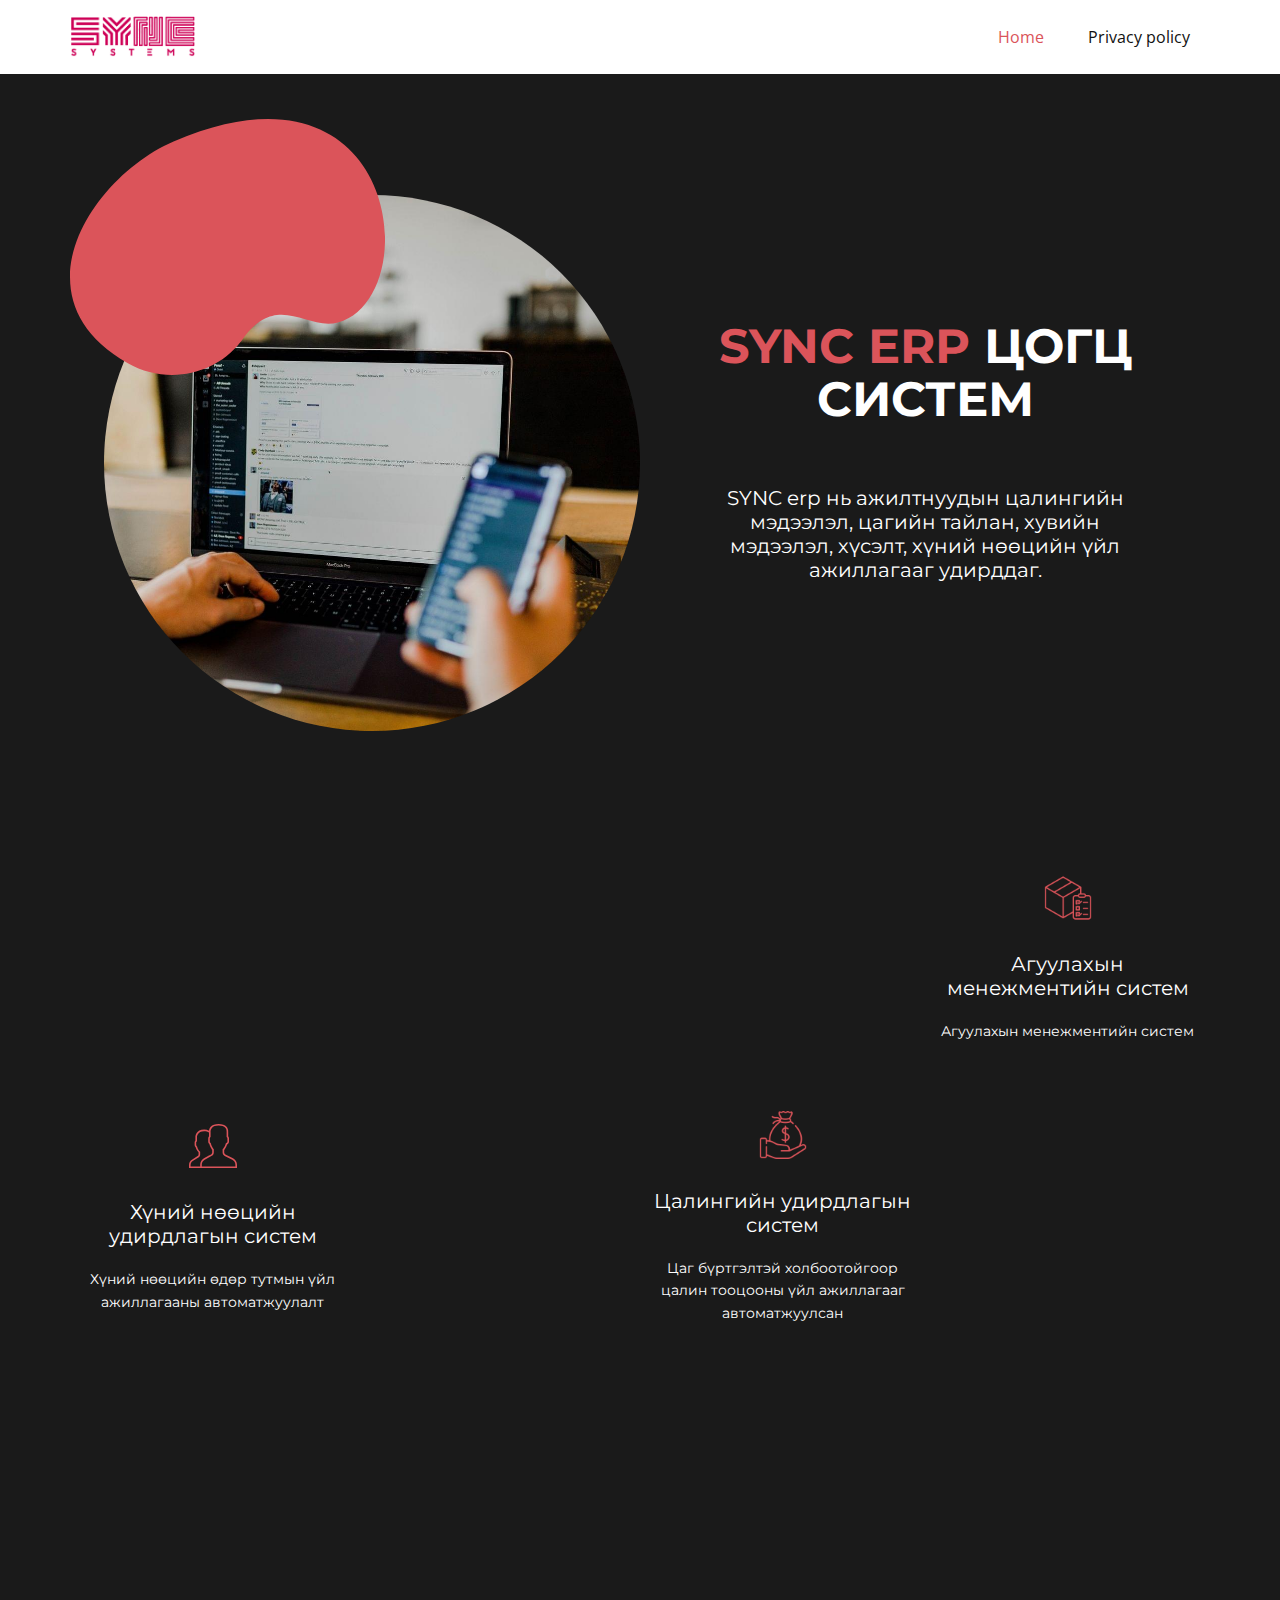
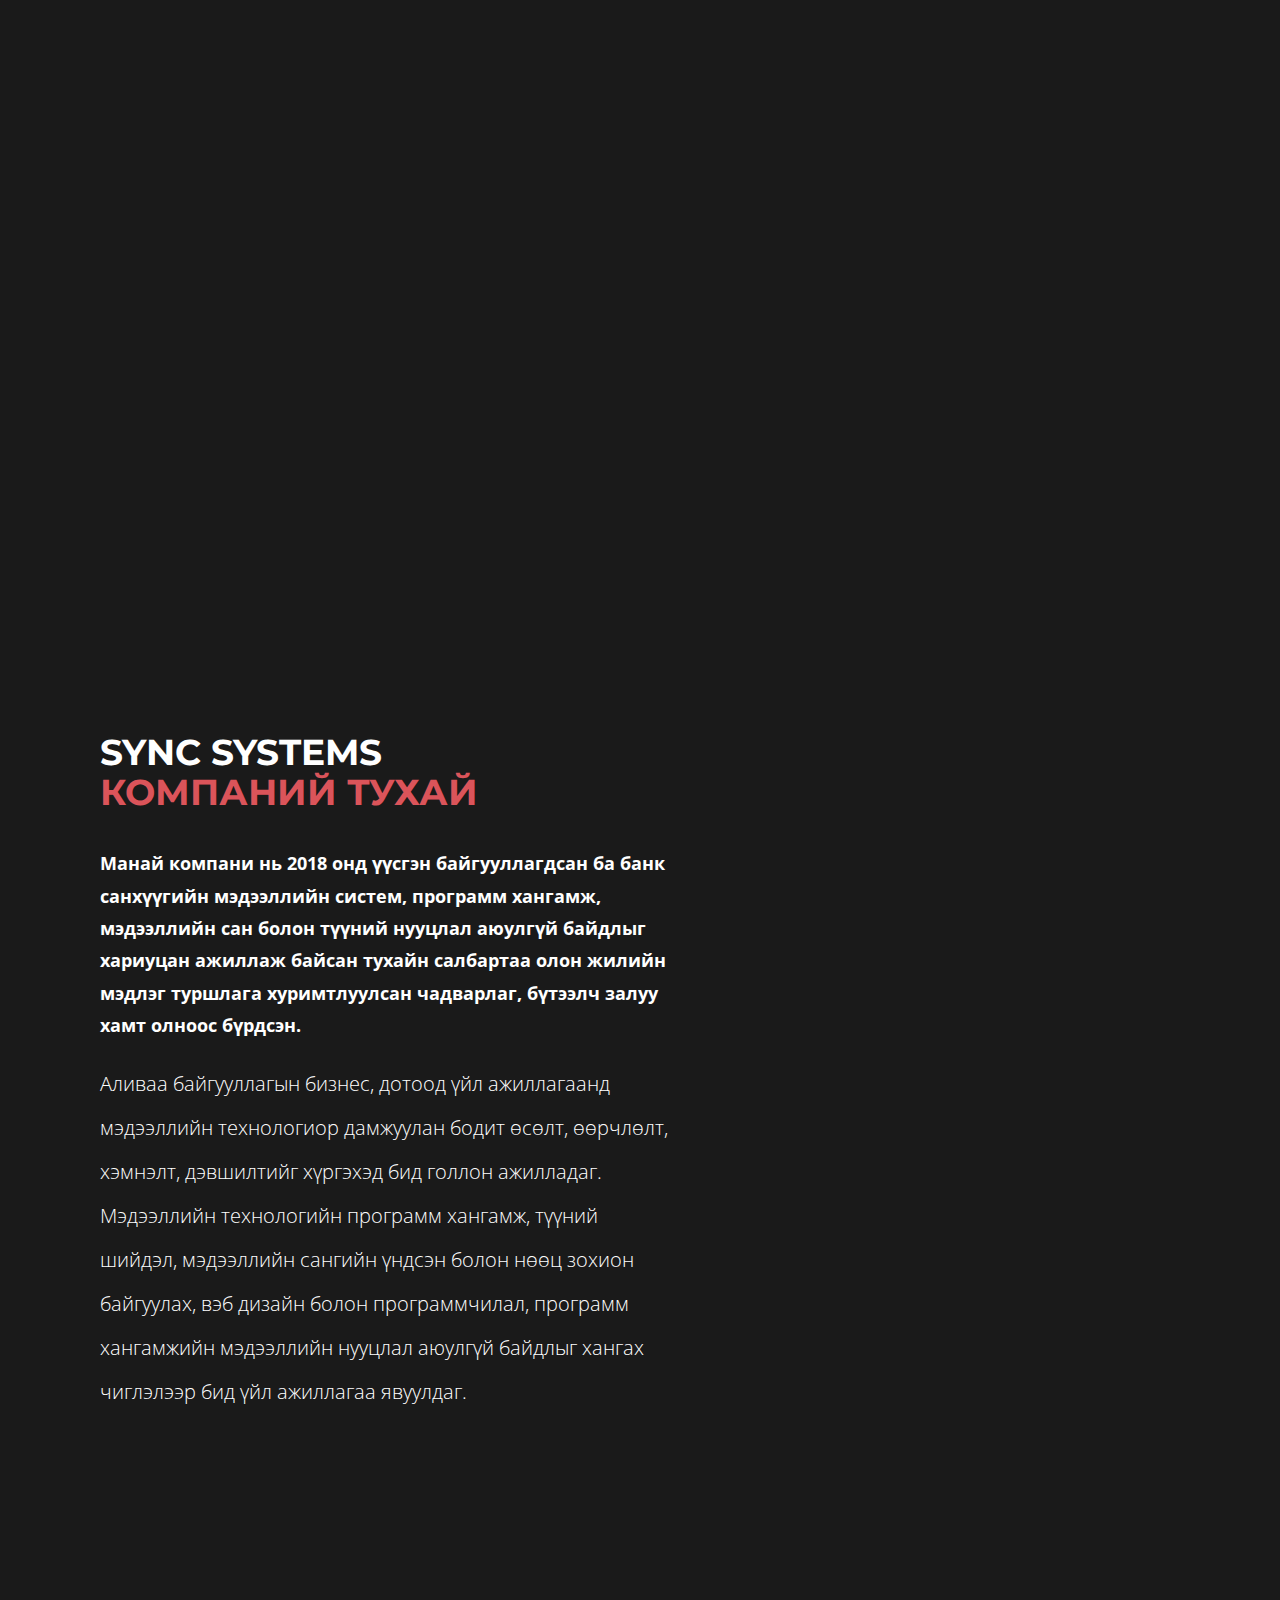
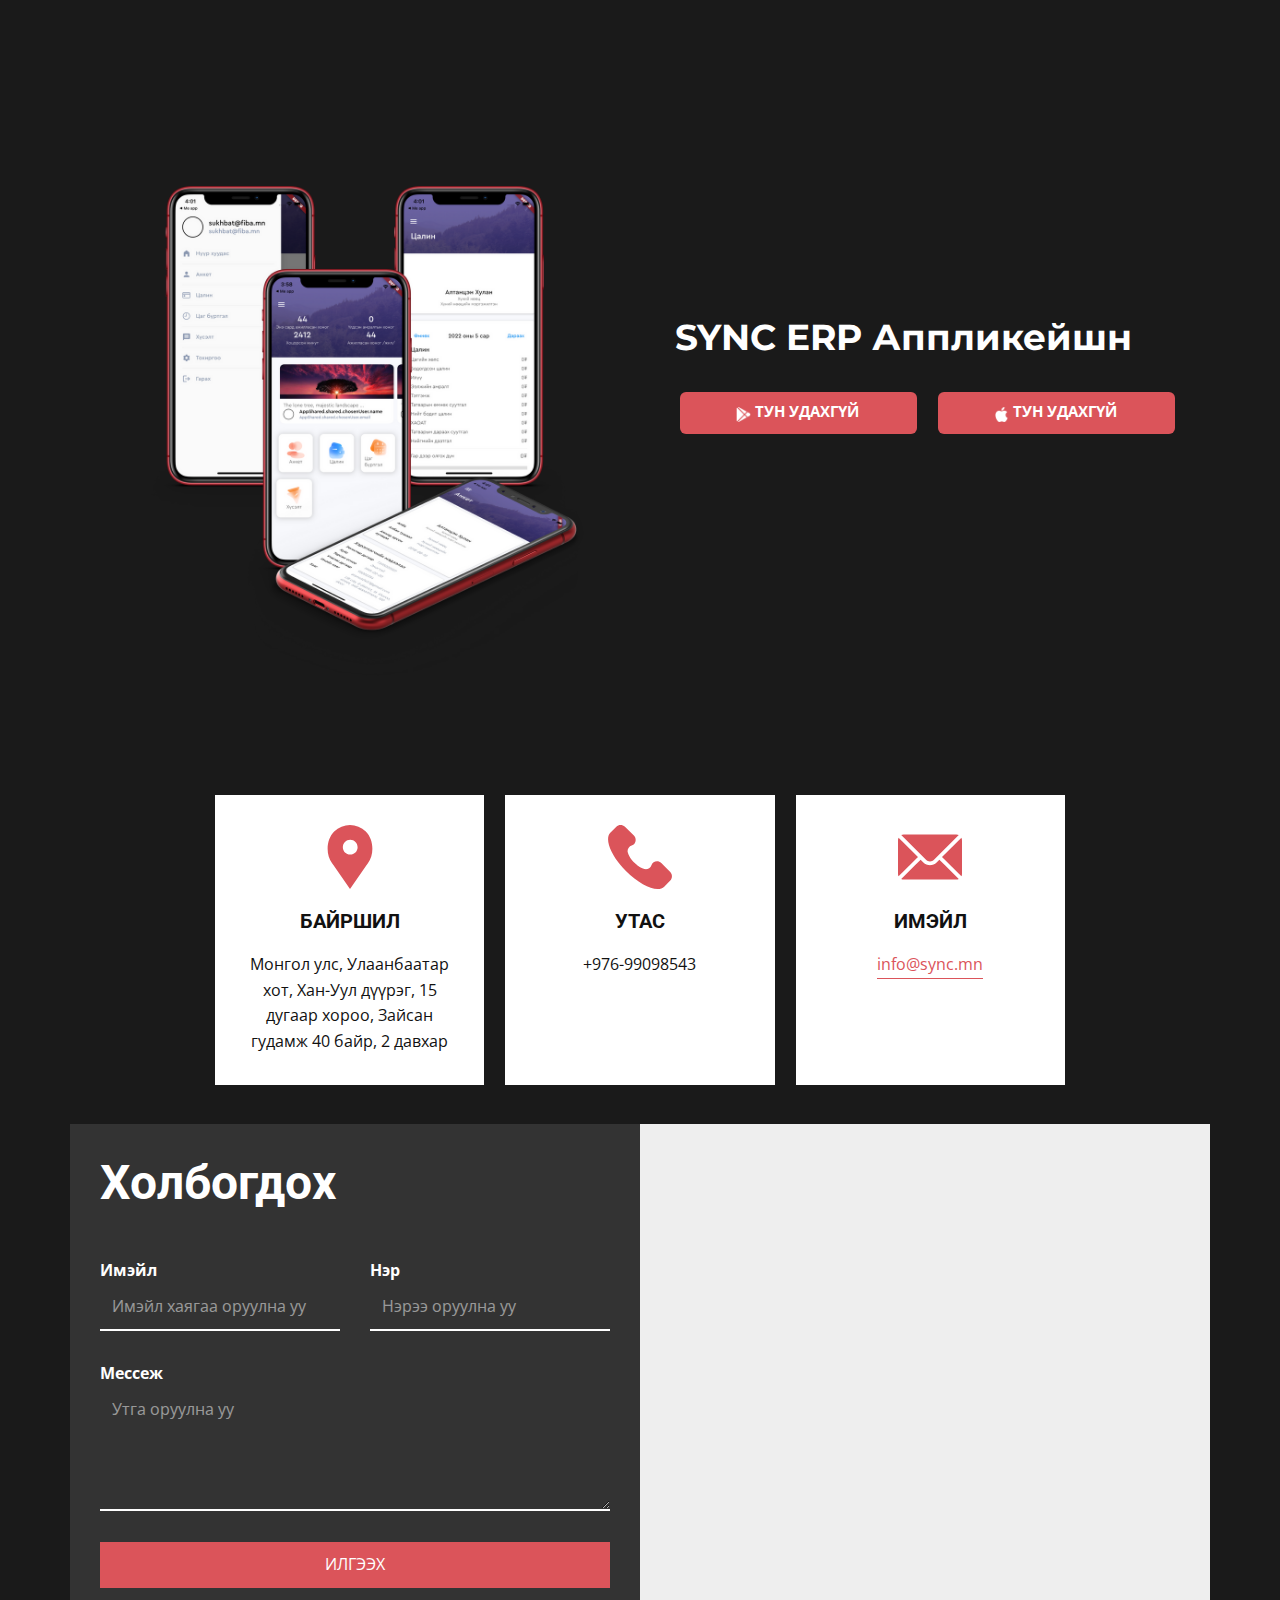
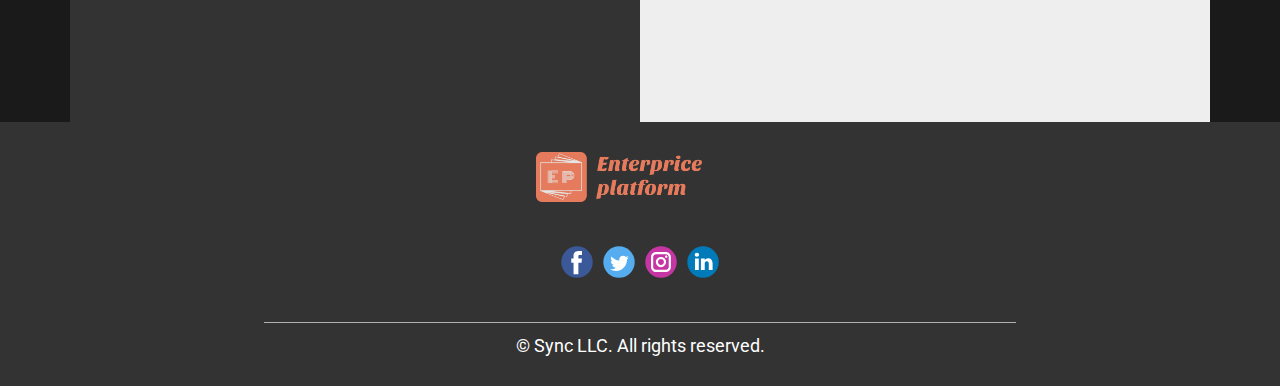
==== commit bd3dc7f9: "web publish" ====
--- a/index.html
+++ b/index.html
@@ -9,14 +9,15 @@
   <meta name="description" content="Sync erp синк ирп fiba">
   <title>Home</title>
   <link rel="stylesheet" href="nicepage.css" media="screen">
-  <link rel="icon" type="image/x-icon" href="images/launcher.ico">
   <link rel="stylesheet" href="Home.css" media="screen">
   <script class="u-script" type="text/javascript" src="jquery.js" defer=""></script>
+  <link rel="icon" type="image/x-icon" href="images/launcher.ico">
   <script class="u-script" type="text/javascript" src="nicepage.js" defer=""></script>
   <meta name="generator" content="Nicepage 4.11.3, nicepage.com">
   <meta property="og:title" content="Sync erp">
-  <meta property="og:description" content="Home">
+  <meta property="og:description" content="Нүүр хуудас">
   <meta property="og:image" content="images/AppleiPadPro13InchScreenshot0.png">
+  <link rel="icon" href="images/favicon.png">
   <link id="u-theme-google-font" rel="stylesheet"
     href="https://fonts.googleapis.com/css?family=Roboto:100,100i,300,300i,400,400i,500,500i,700,700i,900,900i|Open+Sans:300,300i,400,400i,500,500i,600,600i,700,700i,800,800i">
   <link id="u-page-google-font" rel="stylesheet"
@@ -32,18 +33,18 @@
 		"@context": "http://schema.org",
 		"@type": "Organization",
 		"name": "WebSite2110635",
-		"logo": "images/login_logo-5.png",
+		"logo": "images/SYNCsystemsLLC-Logo.png",
 		"sameAs": []
 }</script>
   <meta name="theme-color" content="#478ac9">
   <meta property="og:type" content="website">
 </head>
 
-<body data-home-page="Home.html" data-home-page-title="Home" class="u-body u-xl-mode">
+<body data-home-page="Home.html" data-home-page-title="Home" class="u-body u-white u-xl-mode">
   <header class="u-clearfix u-header u-header" id="sec-6222">
     <div class="u-clearfix u-sheet u-sheet-1">
-      <a class="u-image u-logo u-image-1" data-image-width="404" data-image-height="96">
-        <img src="images/login_logo-5.png" class="u-logo-image u-logo-image-1">
+      <a class="u-image u-logo u-image-1" data-image-width="543" data-image-height="177">
+        <img src="images/SYNCsystemsLLC-Logo.png" class="u-logo-image u-logo-image-1">
       </a>
       <nav class="u-menu u-menu-dropdown u-offcanvas u-menu-1">
         <div class="menu-collapse" style="font-size: 1rem; letter-spacing: 0px;">
@@ -194,7 +195,7 @@
                 </div>
                 <div class="u-align-center u-container-style u-layout-cell u-shape-rectangle u-size-15 u-layout-cell-3">
                   <div class="u-container-layout u-valign-middle u-container-layout-3"><span
-                      class="u-file-icon u-icon u-text-palette-2-base u-icon-2"><img src="images/1.png" alt=""></span>
+                      class="u-file-icon u-icon u-text-palette-2-base u-icon-2"><img src="images/8.png" alt=""></span>
                     <h5 class="u-custom-font u-font-montserrat u-text u-text-default u-text-4"> Агуулахын менежментийн
                       систем</h5>
                     <p class="u-custom-font u-font-montserrat u-text u-text-5"> Агуулахын менежментийн систем</p>
@@ -274,7 +275,7 @@
                 </div>
                 <div class="u-align-center u-container-style u-layout-cell u-size-15 u-layout-cell-6">
                   <div class="u-container-layout u-valign-middle u-container-layout-6"><span
-                      class="u-file-icon u-icon u-text-palette-2-base u-icon-5"><img src="images/2.png" alt=""></span>
+                      class="u-file-icon u-icon u-text-palette-2-base u-icon-5"><img src="images/9.png" alt=""></span>
                     <h5 class="u-custom-font u-font-montserrat u-text u-text-default u-text-10"> Цалингийн удирдлагын
                       систем</h5>
                     <p class="u-custom-font u-font-montserrat u-text u-text-11"> Цаг бүртгэлтэй холбоотойгоор цалин
@@ -284,8 +285,7 @@
                 <div class="u-align-center u-container-style u-layout-cell u-palette-2-base u-size-15 u-layout-cell-7"
                   data-animation-name="slideIn" data-animation-duration="2000" data-animation-direction="Right">
                   <div class="u-container-layout u-valign-middle u-container-layout-7">
-                    <a href="https://www.zara.com/uk/en/floral-print-palazzo-trousers-p02729855.html?v1=6034011&amp;v2=719022"
-                      class="u-active-white u-border-none u-btn u-button-style u-hover-white u-white u-btn-1"
+                    <a class="u-active-white u-border-none u-btn u-button-style u-hover-white u-white u-btn-1"
                       target="_blank">дэлгэрэнгүй</a>
                   </div>
                 </div>
@@ -304,7 +304,7 @@
             <div class="u-align-left u-container-style u-layout-cell u-size-30 u-layout-cell-1">
               <div class="u-container-layout u-valign-middle-xl u-container-layout-1">
                 <img class="u-expanded-width-xs u-image u-image-contain u-image-1"
-                  src="images/AppleiPadPro13InchScreenshot0.png?rand=55ae" data-image-width="809"
+                  src="images/AppleiPadPro13InchScreenshot0.png?rand=d653" data-image-width="809"
                   data-image-height="1080" data-animation-name="zoomIn" data-animation-duration="2000"
                   data-animation-direction="">
               </div>
@@ -382,7 +382,7 @@
               <div alt="" class="u-image u-image-circle u-image-1" data-image-width="1035" data-image-height="1080">
               </div>
               <h5 class="u-text u-text-5"> Лочинжалбуу Хатанбаатар</h5>
-              <h5 class="u-custom-font u-text u-text-font u-text-6"> khatnaa@fiba.mn</h5>
+              <h5 class="u-custom-font u-text u-text-font u-text-6"> khatnaa@sync.mn</h5>
             </div>
           </div>
           <div class="u-container-style u-list-item u-repeater-item u-shape-rectangle" data-animation-name="flipIn"
@@ -407,7 +407,7 @@
               </p>
               <div alt="" class="u-image u-image-circle u-image-2" data-image-width="415" data-image-height="461"></div>
               <h5 class="u-text u-text-8"> Ичинноров Орхонхүү</h5>
-              <h5 class="u-custom-font u-text u-text-font u-text-9"> orkhoo78@gmail.com</h5>
+              <h5 class="u-custom-font u-text u-text-font u-text-9">orkhoo@sync.mn</h5>
             </div>
           </div>
           <div class="u-container-style u-list-item u-repeater-item u-shape-rectangle" data-animation-name="flipIn"
@@ -452,40 +452,13 @@
                     </path>
                   </g>
                 </svg></span>
-              <p class="u-text u-text-13"> The system automates processes related with home owners’ associations. System
-                consists of 2 parts: homeowner’s portal and backend portal where homeowner association’s personnel uses.
-                Registrations of homeowners, invoices of housing, payments of invoices, requests and solution of
-                requests, messaging and other features are supported in the system.</p>
-              <div alt="" class="u-image u-image-circle u-image-4" data-image-width="575" data-image-height="764"></div>
-              <h5 class="u-text u-text-14"><b>Lkhagva-Ochir BUURUU</b>
-              </h5>
-              <h5 class="u-custom-font u-text u-text-font u-text-15"> lkhagva-ochir.b@novelsoft.mn</h5>
-            </div>
-          </div>
-          <div class="u-container-style u-list-item u-repeater-item u-shape-rectangle" data-animation-name="flipIn"
-            data-animation-duration="2000" data-animation-direction="X">
-            <div class="u-container-layout u-similar-container u-container-layout-6"><span
-                class="u-align-left u-icon u-icon-circle u-text-palette-2-base u-icon-5"><svg class="u-svg-link"
-                  preserveAspectRatio="xMidYMin slice" viewBox="0 0 351.128 351.128" style="">
-                  <use xmlns:xlink="http://www.w3.org/1999/xlink" xlink:href="#svg-c1b6"></use>
-                </svg><svg class="u-svg-content" viewBox="0 0 351.128 351.128" x="0px" y="0px" id="svg-c1b6"
-                  style="enable-background:new 0 0 351.128 351.128;">
-                  <g>
-                    <path
-                      d="M72.326,147.33c4.284-26.928,37.944-55.692,64.26-56.304c1.836,0,3.672-0.612,4.896-1.836   c1.224-0.612,2.448-1.224,3.06-3.06c9.18-17.136,4.284-30.6-11.016-41.616c-17.748-12.852-45.9,0-59.976,11.628   C38.054,85.518,1.946,136.313,3.782,184.662c-6.12,32.437-4.896,67.32,4.284,96.084c6.12,18.36,23.868,27.54,42.228,28.764   c18.36,1.225,56.304,6.732,72.828-4.283c16.524-11.017,17.748-32.437,19.584-50.796c1.836-20.196,7.344-58.141-9.792-74.053   C115.778,165.078,66.818,181.602,72.326,147.33z">
-                    </path>
-                    <path
-                      d="M274.286,147.33c4.284-26.928,37.943-55.692,64.26-56.304c1.836,0,3.672-0.612,4.896-1.836   c1.225-0.612,2.448-1.224,3.061-3.06c9.18-17.136,4.284-30.6-11.016-41.616c-17.748-12.852-45.9,0-59.977,11.628   c-35.496,29.376-71.604,80.172-69.768,128.52c-6.12,32.437-4.896,67.32,4.283,96.084c6.12,18.36,23.868,27.54,42.229,28.764   c18.36,1.225,56.304,6.732,72.828-4.283c16.523-11.017,17.748-32.437,19.584-50.796c1.836-20.196,7.344-58.141-9.792-74.053   C317.738,165.078,268.166,181.602,274.286,147.33z">
-                    </path>
-                  </g>
-                </svg></span>
-              <p class="u-text u-text-16"> Банк санхүүгийн програм хангамж,<br>Вебсайт болон Веб аппликейшн хөгжүүлэх
+              <p class="u-text u-text-13"> Банк санхүүгийн програм хангамж,<br>Вебсайт болон Веб аппликейшн хөгжүүлэх
                 чиглэлээр 4-дах жилдээ ажиллаж байна.
               </p>
-              <div alt="" class="u-image u-image-circle u-image-5" data-image-width="704" data-image-height="1080">
-              </div>
-              <h5 class="u-text u-text-17"> Сайнбуян Мөнхтулга</h5>
-              <h5 class="u-custom-font u-text u-text-font u-text-18"> munkhtulga@sync.mn</h5>
+              <div alt="" class="u-image u-image-circle u-image-4" data-image-width="704" data-image-height="1080">
+              </div>
+              <h5 class="u-text u-text-14"> Сайнбуян Мөнхтулга</h5>
+              <h5 class="u-custom-font u-text u-text-font u-text-15"> munkhtulga@sync.mn</h5>
             </div>
           </div>
         </div>
@@ -513,7 +486,7 @@
                       <div class="u-container-layout u-similar-container u-valign-middle u-container-layout-3">
                         <a
                           class="u-border-none u-btn u-btn-round u-button-style u-custom-item u-hover-palette-2-base u-palette-2-base u-radius-6 u-btn-1"><span
-                            class="u-file-icon u-icon u-text-white"><img src="images/3.png" alt=""></span>&nbsp;ТУН
+                            class="u-file-icon u-icon u-text-white"><img src="images/10.png" alt=""></span>&nbsp;ТУН
                           УДАХГҮЙ<br>
                         </a>
                       </div>
@@ -522,7 +495,7 @@
                       <div class="u-container-layout u-similar-container u-valign-middle u-container-layout-4">
                         <a
                           class="u-border-none u-btn u-btn-round u-button-style u-custom-item u-hover-palette-2-base u-palette-2-base u-radius-6 u-btn-2"><span
-                            class="u-file-icon u-icon u-text-white"><img src="images/4.png" alt=""></span>&nbsp;ТУН
+                            class="u-file-icon u-icon u-text-white"><img src="images/11.png" alt=""></span>&nbsp;ТУН
                           УДАХГҮЙ
                         </a>
                       </div>
@@ -570,7 +543,7 @@
                   </g>
                 </g>
               </svg></span>
-            <h5 class="u-text u-text-3">phone number</h5>
+            <h5 class="u-text u-text-3">Утас</h5>
             <p class="u-text u-text-4"> +976-99098543</p>
           </div>
         </div>
@@ -610,7 +583,7 @@
                   </g>
                 </g>
               </svg></span>
-            <h5 class="u-text u-text-5">Email</h5>
+            <h5 class="u-text u-text-5">ИМЭЙЛ</h5>
             <p class="u-text u-text-6">
               <a href="mailto:info@sync.mn?cc=info%40sync.mn"
                 class="u-active-none u-border-1 u-border-active-black u-border-hover-black u-border-palette-2-base u-btn u-button-style u-hover-none u-none u-text-active-black u-text-hover-black u-text-palette-2-base u-btn-1">info@sync.mn</a>
@@ -681,7 +654,7 @@
   <footer class="u-clearfix u-footer u-grey-80" id="sec-0cee">
     <div class="u-clearfix u-sheet u-sheet-1">
       <a class="u-image u-logo u-image-1" data-image-width="404" data-image-height="96">
-        <img src="images/login_logo-5-2.png" class="u-logo-image u-logo-image-1">
+        <img src="images/login_logo-5.png" class="u-logo-image u-logo-image-1">
       </a>
       <div class="u-align-left u-social-icons u-spacing-10 u-social-icons-1">
         <a class="u-social-url" title="facebook" target="_blank" href=""><span
--- a/nicepage.css
+++ b/nicepage.css
@@ -36584,12 +36584,12 @@
 }
 
 .u-header .u-sheet-1 {
-  min-height: 71px;
+  min-height: 73px;
 }
 
 .u-header .u-image-1 {
-  width: 164px;
-  height: 39px;
+  width: 125px;
+  height: 41px;
   margin: 16px auto 0 0;
 }
 
@@ -36599,7 +36599,7 @@
 }
 
 .u-header .u-menu-1 {
-  margin: -37px 0 18px auto;
+  margin: -38px 0 19px auto;
 }
 
 .u-header .u-nav-1 {
@@ -36612,12 +36612,12 @@
 }
 @media (max-width: 1199px) {
   .u-header .u-image-1 {
-    width: 164px;
+    width: 125px;
   }
 
   .u-header .u-menu-1 {
     width: auto;
-    margin-top: -37px;
+    margin-top: -38px;
   }
 }
 
--- a/Home.css
+++ b/Home.css
@@ -920,7 +920,7 @@
 .u-section-4 .u-image-4 {
   width: 50px;
   height: 50px;
-  background-image: url("images/Lkhagva-Ochir.jpg");
+  background-image: url("images/Skype_Picture_2022_05_30T05_33_08_207Z.jpeg");
   background-position: 50% 50%;
   margin: 13px auto 0 0;
 }
@@ -936,39 +936,6 @@
   margin: 13px 0 0 92px;
 }
 
-.u-section-4 .u-container-layout-6 {
-  padding: 0 60px 30px;
-}
-
-.u-section-4 .u-icon-5 {
-  height: 33px;
-  width: 33px;
-  margin: 0 auto 0 0;
-}
-
-.u-section-4 .u-text-16 {
-  margin: 13px 0 0;
-}
-
-.u-section-4 .u-image-5 {
-  width: 50px;
-  height: 50px;
-  background-image: url("images/Skype_Picture_2022_05_30T05_33_08_207Z.jpeg");
-  background-position: 50% 50%;
-  margin: 13px auto 0 0;
-}
-
-.u-section-4 .u-text-17 {
-  font-weight: 700;
-  margin: -50px 0 0 92px;
-}
-
-.u-section-4 .u-text-18 {
-  font-weight: 300;
-  font-size: 1rem;
-  margin: 13px 0 0 92px;
-}
-
 @media (max-width: 1199px) {
   .u-section-4 .u-sheet-1 {
     min-height: 1034px;
@@ -1023,11 +990,6 @@
   }
 
   .u-section-4 .u-container-layout-5 {
-    padding-left: 30px;
-    padding-right: 30px;
-  }
-
-  .u-section-4 .u-container-layout-6 {
     padding-left: 30px;
     padding-right: 30px;
   }
@@ -1095,11 +1057,6 @@
     padding-left: 10px;
     padding-right: 10px;
   }
-
-  .u-section-4 .u-container-layout-6 {
-    padding-left: 10px;
-    padding-right: 10px;
-  }
 }
 
 @media (max-width: 575px) {
@@ -1141,14 +1098,6 @@
   }
 
   .u-section-4 .u-text-15 {
-    margin-left: 0;
-  }
-
-  .u-section-4 .u-text-17 {
-    margin-left: 0;
-  }
-
-  .u-section-4 .u-text-18 {
     margin-left: 0;
   }
 } .u-section-5 {
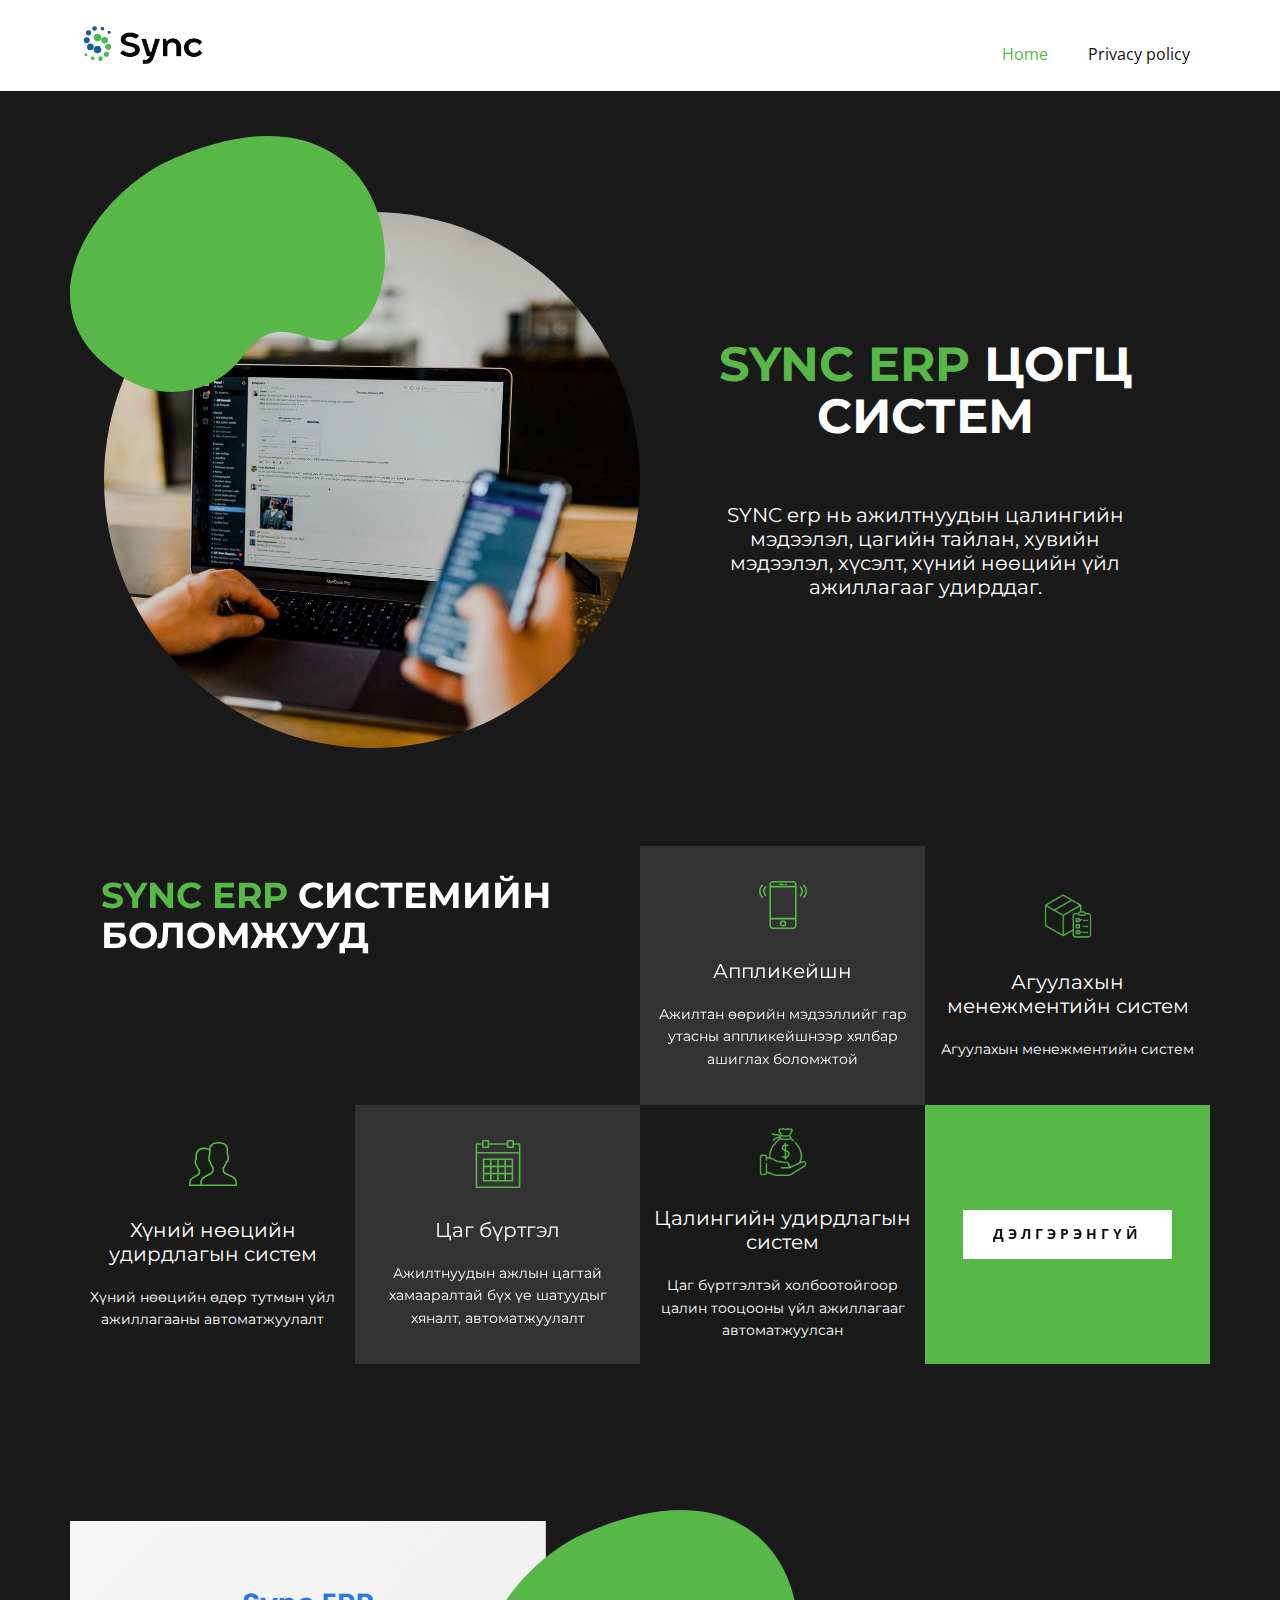
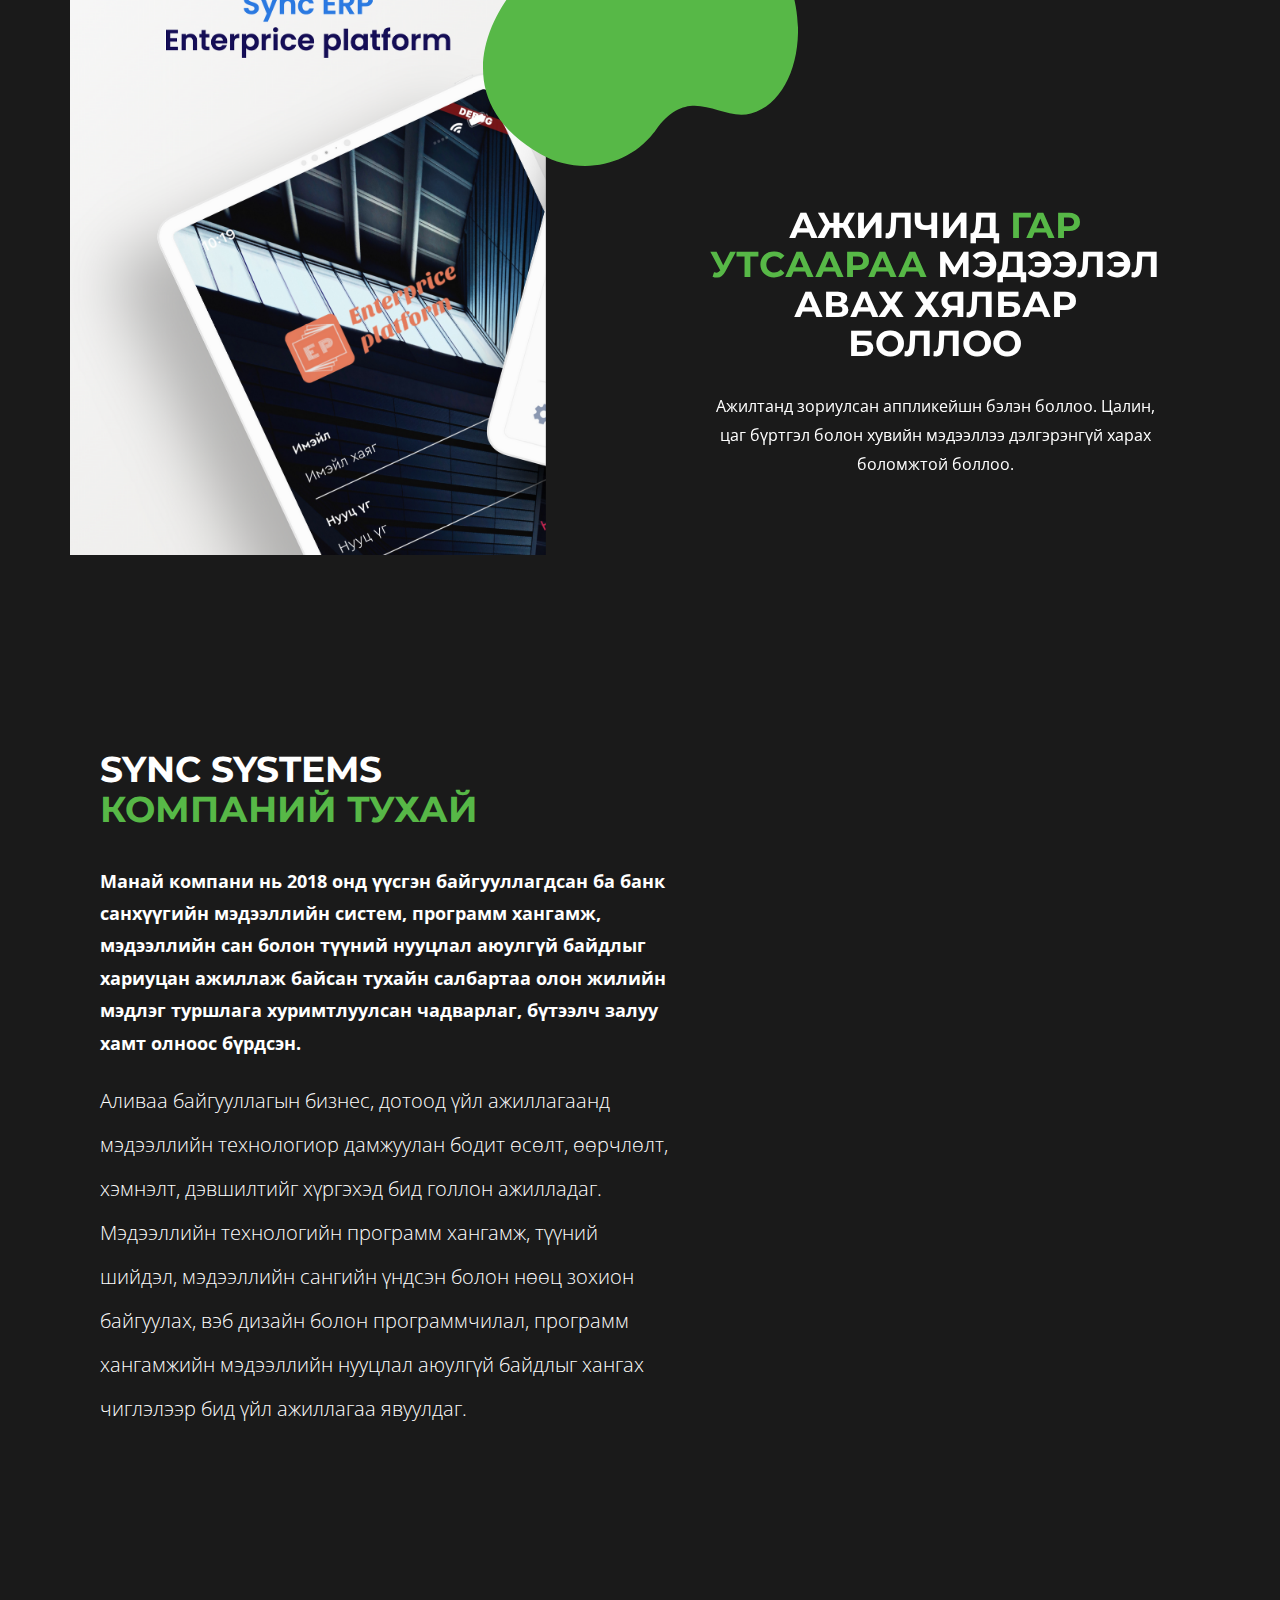
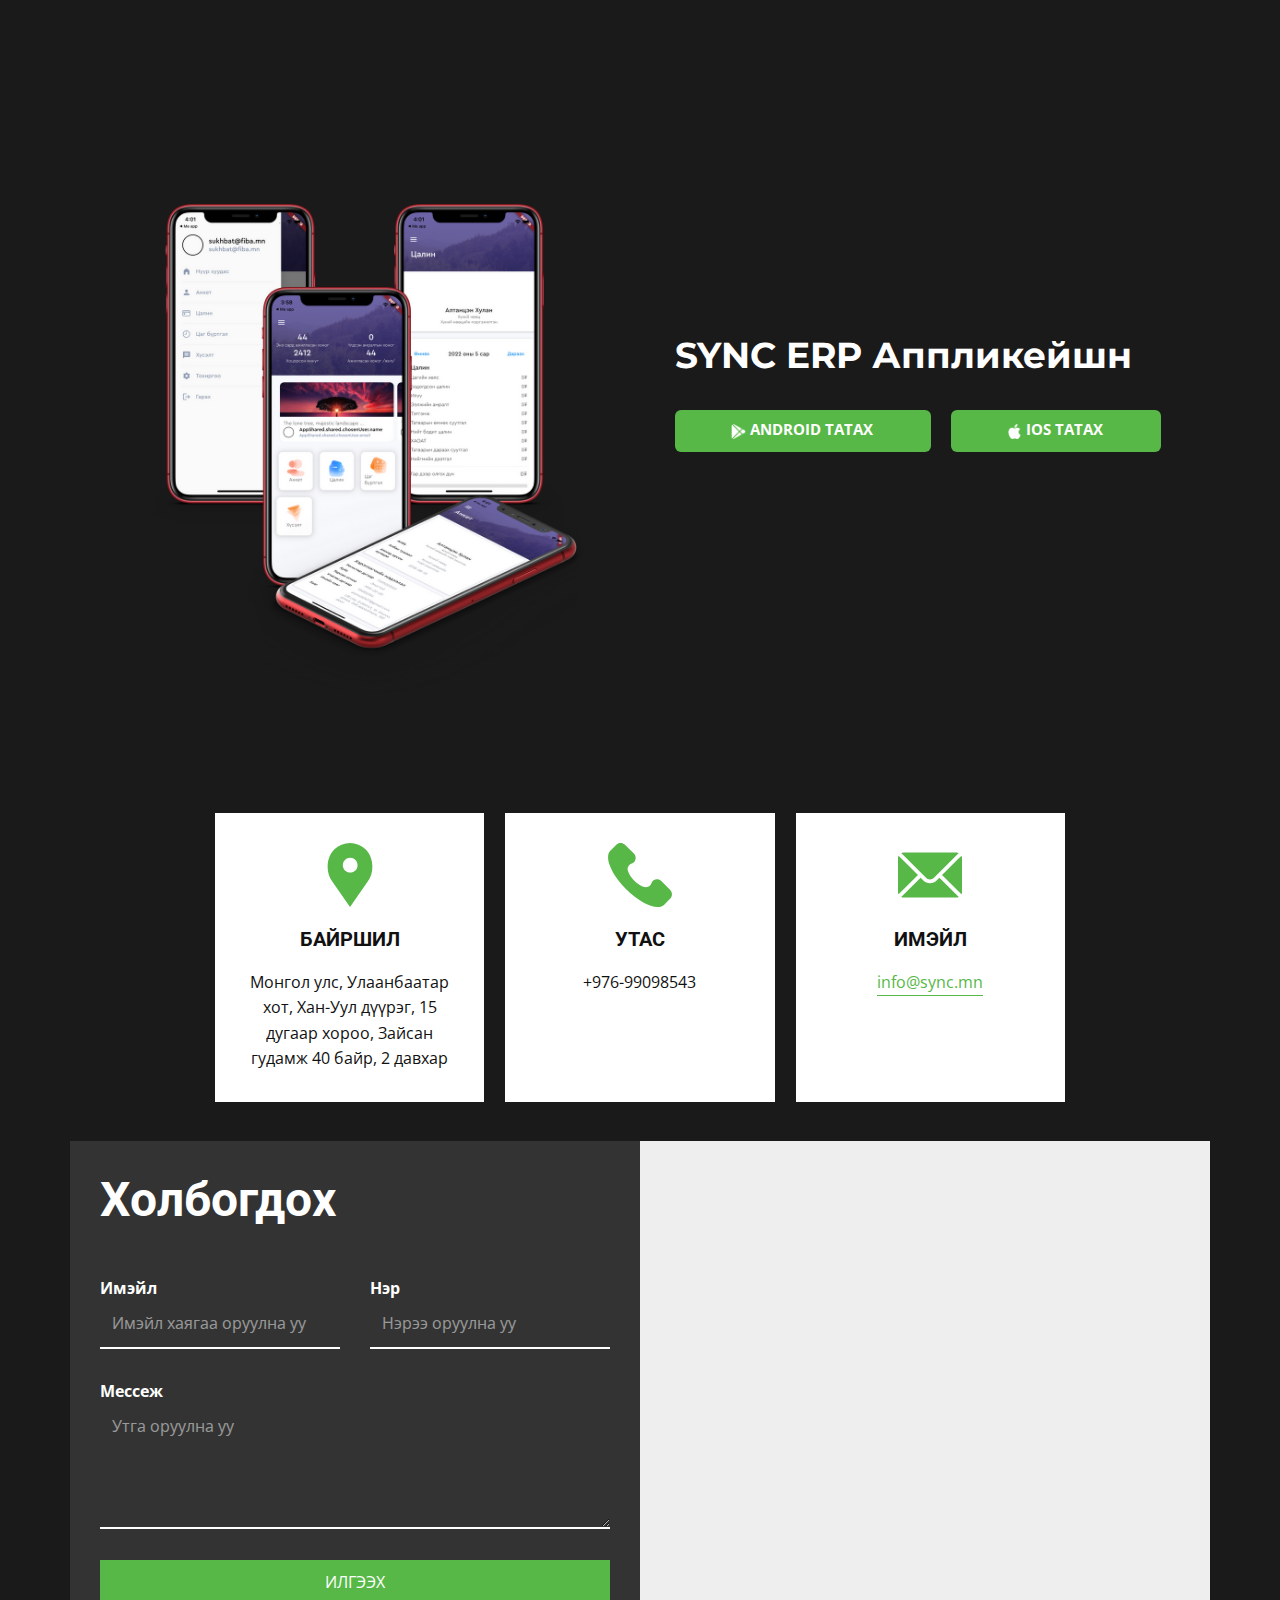
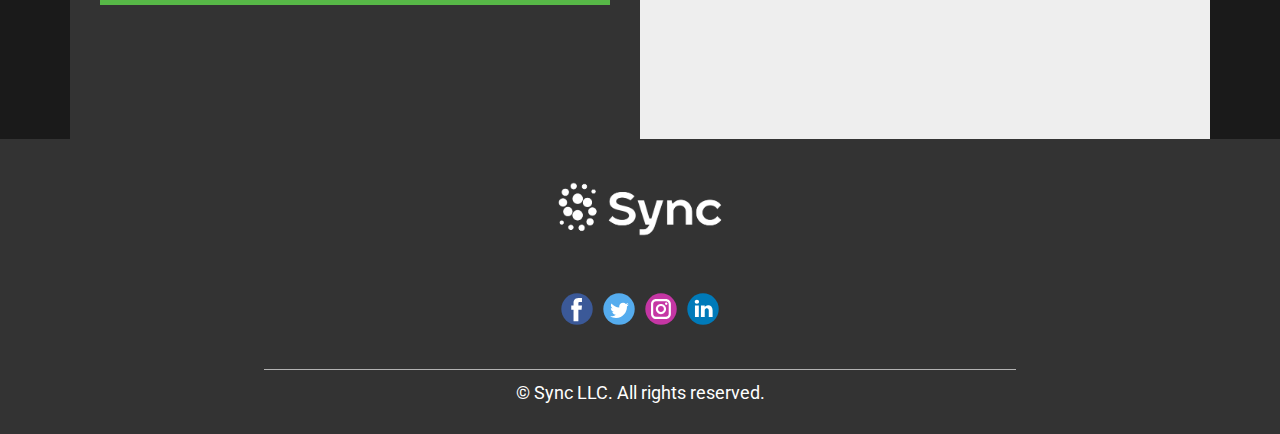
==== commit 24228194: "design changes" ====
--- a/index.html
+++ b/index.html
@@ -1,218 +1,142 @@
 <!DOCTYPE html>
-<html style="font-size: 16px;" lang="mn-MN">
-
-<head>
-  <meta name="viewport" content="width=device-width, initial-scale=1.0">
-  <meta charset="utf-8">
-  <meta name="keywords"
-    content="We help and solve your business problem., ​TECHNO IS THE BEST AND​DIGITAL IT IN WORLD, ​We focus on ensuring a competitive edge, ​Large payments volume or unique business model?, ​GOT NEW PROJECTWE ARE HERE, About Team, Get a demo">
-  <meta name="description" content="Sync erp синк ирп fiba">
-  <title>Home</title>
-  <link rel="stylesheet" href="nicepage.css" media="screen">
-  <link rel="stylesheet" href="Home.css" media="screen">
-  <script class="u-script" type="text/javascript" src="jquery.js" defer=""></script>
+<html style="font-size: 16px;" lang="mn-MN"><head>
+    <meta name="viewport" content="width=device-width, initial-scale=1.0">
+    <meta charset="utf-8">
+    <meta name="keywords" content="We help and solve your business problem., ​TECHNO IS THE BEST AND​DIGITAL IT IN WORLD, ​We focus on ensuring a competitive edge, ​Large payments volume or unique business model?, ​GOT NEW PROJECTWE ARE HERE, About Team, Get a demo">
+    <meta name="description" content="Sync erp синк ирп fiba">
+    <title>Home</title>
+    <link rel="stylesheet" href="nicepage.css" media="screen">
+<link rel="stylesheet" href="Home.css" media="screen">
+    <script class="u-script" type="text/javascript" src="jquery.js" "="" defer=""></script>
+    <script class="u-script" type="text/javascript" src="nicepage.js" "="" defer=""></script>
+    <meta name="generator" content="Nicepage 4.17.10, nicepage.com">
   <link rel="icon" type="image/x-icon" href="images/launcher.ico">
-  <script class="u-script" type="text/javascript" src="nicepage.js" defer=""></script>
-  <meta name="generator" content="Nicepage 4.11.3, nicepage.com">
-  <meta property="og:title" content="Sync erp">
-  <meta property="og:description" content="Нүүр хуудас">
-  <meta property="og:image" content="images/AppleiPadPro13InchScreenshot0.png">
-  <link rel="icon" href="images/favicon.png">
-  <link id="u-theme-google-font" rel="stylesheet"
-    href="https://fonts.googleapis.com/css?family=Roboto:100,100i,300,300i,400,400i,500,500i,700,700i,900,900i|Open+Sans:300,300i,400,400i,500,500i,600,600i,700,700i,800,800i">
-  <link id="u-page-google-font" rel="stylesheet"
-    href="https://fonts.googleapis.com/css?family=Montserrat:100,100i,200,200i,300,300i,400,400i,500,500i,600,600i,700,700i,800,800i,900,900i">
-
-
-
-
-
-
-
-  <script type="application/ld+json">{
+    <meta property="og:title" content="Sync erp">
+    <meta property="og:description" content="Нүүр хуудас">
+    <meta property="og:image" content="images/AppleiPadPro13InchScreenshot0.png">
+    <link rel="icon" href="images/favicon.png">
+    <link id="u-theme-google-font" rel="stylesheet" href="https://fonts.googleapis.com/css?family=Roboto:100,100i,300,300i,400,400i,500,500i,700,700i,900,900i|Open+Sans:300,300i,400,400i,500,500i,600,600i,700,700i,800,800i">
+    <link id="u-page-google-font" rel="stylesheet" href="https://fonts.googleapis.com/css?family=Montserrat:100,100i,200,200i,300,300i,400,400i,500,500i,600,600i,700,700i,800,800i,900,900i">
+    
+    
+    
+    
+    
+    
+    
+    <script type="application/ld+json">{
 		"@context": "http://schema.org",
 		"@type": "Organization",
 		"name": "WebSite2110635",
-		"logo": "images/SYNCsystemsLLC-Logo.png",
+		"logo": "images/Synclogo-01.png",
 		"sameAs": []
 }</script>
-  <meta name="theme-color" content="#478ac9">
-  <meta property="og:type" content="website">
-</head>
-
-<body data-home-page="Home.html" data-home-page-title="Home" class="u-body u-white u-xl-mode">
-  <header class="u-clearfix u-header u-header" id="sec-6222">
-    <div class="u-clearfix u-sheet u-sheet-1">
-      <a class="u-image u-logo u-image-1" data-image-width="543" data-image-height="177">
-        <img src="images/SYNCsystemsLLC-Logo.png" class="u-logo-image u-logo-image-1">
-      </a>
-      <nav class="u-menu u-menu-dropdown u-offcanvas u-menu-1">
-        <div class="menu-collapse" style="font-size: 1rem; letter-spacing: 0px;">
-          <a class="u-button-style u-custom-left-right-menu-spacing u-custom-padding-bottom u-custom-text-active-color u-custom-top-bottom-menu-spacing u-nav-link u-text-active-palette-1-base u-text-hover-palette-2-base"
-            href="#">
-            <svg class="u-svg-link" viewBox="0 0 24 24">
-              <use xmlns:xlink="http://www.w3.org/1999/xlink" xlink:href="#menu-hamburger"></use>
-            </svg>
-            <svg class="u-svg-content" version="1.1" id="menu-hamburger" viewBox="0 0 16 16" x="0px" y="0px"
-              xmlns:xlink="http://www.w3.org/1999/xlink" xmlns="http://www.w3.org/2000/svg">
-              <g>
-                <rect y="1" width="16" height="2"></rect>
-                <rect y="7" width="16" height="2"></rect>
-                <rect y="13" width="16" height="2"></rect>
-              </g>
-            </svg>
-          </a>
-        </div>
-        <div class="u-custom-menu u-nav-container">
-          <ul class="u-nav u-unstyled u-nav-1">
-            <li class="u-nav-item"><a
-                class="u-button-style u-nav-link u-text-active-palette-2-base u-text-hover-palette-2-base"
-                href="Home.html" style="padding: 10px 20px;">Home</a>
-            </li>
-            <li class="u-nav-item"><a
-                class="u-button-style u-nav-link u-text-active-palette-2-base u-text-hover-palette-2-base"
-                href="Privacy-policy.html" style="padding: 10px 20px;">Privacy policy</a>
-            </li>
-          </ul>
-        </div>
-        <div class="u-custom-menu u-nav-container-collapse">
-          <div class="u-black u-container-style u-inner-container-layout u-opacity u-opacity-95 u-sidenav">
-            <div class="u-inner-container-layout u-sidenav-overflow">
-              <div class="u-menu-close"></div>
-              <ul class="u-align-center u-nav u-popupmenu-items u-unstyled u-nav-2">
-                <li class="u-nav-item"><a class="u-button-style u-nav-link" href="Home.html">Home</a>
-                </li>
-                <li class="u-nav-item"><a class="u-button-style u-nav-link" href="Privacy-policy.html">Privacy
-                    policy</a>
-                </li>
-              </ul>
-            </div>
-          </div>
-          <div class="u-black u-menu-overlay u-opacity u-opacity-70"></div>
-        </div>
-      </nav>
-    </div>
-  </header>
-  <section class="u-align-left u-clearfix u-grey-90 u-section-1" id="carousel_1464">
-    <div class="u-clearfix u-sheet u-sheet-1">
-      <div class="u-clearfix u-gutter-0 u-layout-wrap u-layout-wrap-1">
-        <div class="u-layout" style="">
-          <div class="u-layout-row" style="">
-            <div
-              class="u-align-left u-container-style u-layout-cell u-right-cell u-size-30 u-size-xs-60 u-layout-cell-1"
-              src="">
-              <div
-                class="u-container-layout u-valign-middle-lg u-valign-middle-md u-valign-middle-sm u-container-layout-1"
-                src="">
-                <div class="u-image u-image-circle u-image-1" data-image-width="1600" data-image-height="1067"
-                  data-animation-name="slideIn" data-animation-duration="2000" data-animation-direction="Up"></div>
-                <div class="u-shape u-shape-svg u-text-palette-2-base u-shape-1" data-animation-name="slideIn"
-                  data-animation-duration="2000" data-animation-direction="Left">
-                  <svg class="u-svg-link" preserveAspectRatio="none" viewBox="0 0 160 130" style="">
-                    <use xmlns:xlink="http://www.w3.org/1999/xlink" xlink:href="#svg-499e"></use>
-                  </svg>
-                  <svg class="u-svg-content" viewBox="0 0 160 130" x="0px" y="0px" id="svg-499e">
-                    <path d="M52.6,11.4C12,28.8-29.7,90.3,29.4,124c19.1,10.9,43.7,6.6,57.2-10.7c0.4-0.5,0.8-1,1.1-1.5c17.8-24.6,32.6-4.1,48.4-8.5
-	C180.4,91.2,168.9-38.5,52.6,11.4z"></path>
-                  </svg>
-                </div>
-              </div>
-            </div>
-            <div
-              class="u-align-center-sm u-align-center-xs u-container-style u-layout-cell u-left-cell u-size-30 u-size-xs-60 u-layout-cell-2"
-              src="">
-              <div class="u-container-layout u-valign-middle-xl u-container-layout-2">
-                <h2
-                  class="u-align-center-lg u-align-center-md u-align-center-xl u-custom-font u-font-montserrat u-text u-text-1">
-                  <span class="u-text-palette-2-base"> SYNC ERP</span>&nbsp;ЦОГЦ СИСТЕМ
-                </h2>
-                <h6
-                  class="u-align-center-lg u-align-center-md u-align-center-xl u-custom-font u-font-montserrat u-text u-text-2">
-                  SYNC erp нь ажилтнуудын цалингийн мэдээлэл, цагийн тайлан, хувийн мэдээлэл, хүсэлт, хүний нөөцийн үйл
-                  ажиллагааг удирддаг.</h6>
-              </div>
-            </div>
-          </div>
-        </div>
-      </div>
-    </div>
-  </section>
-  <section class="u-clearfix u-grey-90 u-section-2" id="sec-95e4">
-    <div class="u-clearfix u-sheet u-valign-middle u-sheet-1">
-      <div class="u-clearfix u-expanded-width u-layout-wrap u-layout-wrap-1">
-        <div class="u-layout">
-          <div class="u-layout-col">
-            <div class="u-size-30">
-              <div class="u-layout-row">
-                <div class="u-container-style u-layout-cell u-size-30 u-layout-cell-1" data-animation-name="slideIn"
-                  data-animation-duration="2000" data-animation-direction="Left">
-                  <div class="u-container-layout u-valign-top-xs u-container-layout-1">
-                    <h2 class="u-custom-font u-font-montserrat u-text u-text-default u-text-1">
-                      <span class="u-text-palette-2-base"></span>
-                      <span class="u-text-palette-2-base">SYNC ERP</span>&nbsp;СИСТЕМ<span
-                        style="font-size: 1.875rem;"></span>ИЙН БОЛОМЖУУД
-                    </h2>
-                  </div>
-                </div>
-                <div class="u-align-center u-container-style u-grey-80 u-layout-cell u-size-15 u-layout-cell-2"
-                  data-animation-name="slideIn" data-animation-duration="2000" data-animation-direction="Down">
-                  <div class="u-container-layout u-valign-middle u-container-layout-2"><span
-                      class="u-icon u-icon-circle u-text-palette-2-base u-icon-1"><svg class="u-svg-link"
-                        preserveAspectRatio="xMidYMin slice" viewBox="0 0 60 60" style="">
-                        <use xmlns:xlink="http://www.w3.org/1999/xlink" xlink:href="#svg-2f5c"></use>
-                      </svg><svg class="u-svg-content" viewBox="0 0 60 60" x="0px" y="0px" id="svg-2f5c"
-                        style="enable-background:new 0 0 60 60;">
-                        <g>
-                          <path
-                            d="M42.595,0H17.405C14.977,0,13,1.977,13,4.405v51.189C13,58.023,14.977,60,17.405,60h25.189C45.023,60,47,58.023,47,55.595
+    <meta name="theme-color" content="#478ac9">
+    <meta property="og:type" content="website">
+  </head>
+  <body data-home-page="Home.html" data-home-page-title="Home" class="u-body u-white u-xl-mode"><header class="u-clearfix u-header u-header" id="sec-6222"><div class="u-clearfix u-sheet u-sheet-1">
+        <a class="u-image u-logo u-image-1" data-image-width="4167" data-image-height="1667">
+          <img src="images/Synclogo-01.png" class="u-logo-image u-logo-image-1">
+        </a>
+        <nav class="u-menu u-menu-dropdown u-offcanvas u-menu-1">
+          <div class="menu-collapse" style="font-size: 1rem; letter-spacing: 0px;">
+            <a class="u-button-style u-custom-left-right-menu-spacing u-custom-padding-bottom u-custom-text-active-color u-custom-text-hover-color u-custom-top-bottom-menu-spacing u-nav-link u-text-active-palette-1-base u-text-hover-palette-2-base" href="#">
+              <svg class="u-svg-link" viewBox="0 0 24 24"><use xmlns:xlink="http://www.w3.org/1999/xlink" xlink:href="#menu-hamburger"></use></svg>
+              <svg class="u-svg-content" version="1.1" id="menu-hamburger" viewBox="0 0 16 16" x="0px" y="0px" xmlns:xlink="http://www.w3.org/1999/xlink" xmlns="http://www.w3.org/2000/svg"><g><rect y="1" width="16" height="2"></rect><rect y="7" width="16" height="2"></rect><rect y="13" width="16" height="2"></rect>
+</g></svg>
+            </a>
+          </div>
+          <div class="u-custom-menu u-nav-container">
+            <ul class="u-nav u-unstyled u-nav-1"><li class="u-nav-item"><a class="u-button-style u-nav-link u-text-active-custom-color-1 u-text-hover-custom-color-1" href="Home.html" style="padding: 10px 20px;">Home</a>
+</li><li class="u-nav-item"><a class="u-button-style u-nav-link u-text-active-custom-color-1 u-text-hover-custom-color-1" href="Privacy-policy.html" style="padding: 10px 20px;">Privacy policy</a>
+</li></ul>
+          </div>
+          <div class="u-custom-menu u-nav-container-collapse">
+            <div class="u-black u-container-style u-inner-container-layout u-opacity u-opacity-95 u-sidenav">
+              <div class="u-inner-container-layout u-sidenav-overflow">
+                <div class="u-menu-close"></div>
+                <ul class="u-align-center u-nav u-popupmenu-items u-unstyled u-nav-2"><li class="u-nav-item"><a class="u-button-style u-nav-link" href="Home.html">Home</a>
+</li><li class="u-nav-item"><a class="u-button-style u-nav-link" href="Privacy-policy.html">Privacy policy</a>
+</li></ul>
+              </div>
+            </div>
+            <div class="u-black u-menu-overlay u-opacity u-opacity-70"></div>
+          </div>
+        </nav>
+      </div></header>
+    <section class="u-align-left u-clearfix u-grey-90 u-section-1" id="carousel_1464">
+      <div class="u-clearfix u-sheet u-sheet-1">
+        <div class="u-clearfix u-gutter-0 u-layout-wrap u-layout-wrap-1">
+          <div class="u-layout" style="">
+            <div class="u-layout-row" style="">
+              <div class="u-align-left u-container-style u-layout-cell u-right-cell u-size-30 u-size-xs-60 u-layout-cell-1" src="">
+                <div class="u-container-layout u-valign-middle-lg u-valign-middle-md u-valign-middle-sm u-container-layout-1" src="">
+                  <div class="u-image u-image-circle u-image-1" data-image-width="1600" data-image-height="1067" data-animation-name="slideIn" data-animation-duration="2000" data-animation-direction="Up"></div>
+                  <div class="u-shape u-shape-svg u-text-custom-color-1 u-shape-1" data-animation-name="slideIn" data-animation-duration="2000" data-animation-direction="Left">
+                    <svg class="u-svg-link" preserveAspectRatio="none" viewBox="0 0 160 130" style=""><use xmlns:xlink="http://www.w3.org/1999/xlink" xlink:href="#svg-499e"></use></svg>
+                    <svg class="u-svg-content" viewBox="0 0 160 130" x="0px" y="0px" id="svg-499e"><path d="M52.6,11.4C12,28.8-29.7,90.3,29.4,124c19.1,10.9,43.7,6.6,57.2-10.7c0.4-0.5,0.8-1,1.1-1.5c17.8-24.6,32.6-4.1,48.4-8.5
+	C180.4,91.2,168.9-38.5,52.6,11.4z"></path></svg>
+                  </div>
+                </div>
+              </div>
+              <div class="u-align-center-sm u-align-center-xs u-container-style u-layout-cell u-left-cell u-size-30 u-size-xs-60 u-layout-cell-2" src="">
+                <div class="u-container-layout u-valign-middle-xl u-container-layout-2">
+                  <h2 class="u-align-center-lg u-align-center-md u-align-center-xl u-custom-font u-font-montserrat u-text u-text-1">
+                    <span class="u-text-custom-color-1"> SYNC ERP</span>&nbsp;ЦОГЦ СИСТЕМ
+                  </h2>
+                  <h6 class="u-align-center-lg u-align-center-md u-align-center-xl u-custom-font u-font-montserrat u-text u-text-2"> SYNC erp нь ажилтнуудын цалингийн мэдээлэл, цагийн тайлан, хувийн мэдээлэл, хүсэлт, хүний нөөцийн үйл ажиллагааг удирддаг.</h6>
+                </div>
+              </div>
+            </div>
+          </div>
+        </div>
+      </div>
+    </section>
+    <section class="u-clearfix u-grey-90 u-section-2" id="sec-95e4">
+      <div class="u-clearfix u-sheet u-valign-middle u-sheet-1">
+        <div class="u-clearfix u-expanded-width u-layout-wrap u-layout-wrap-1">
+          <div class="u-layout">
+            <div class="u-layout-col">
+              <div class="u-size-30">
+                <div class="u-layout-row">
+                  <div class="u-container-style u-layout-cell u-size-30 u-layout-cell-1" data-animation-name="slideIn" data-animation-duration="2000" data-animation-direction="Left">
+                    <div class="u-container-layout u-valign-top-xs u-container-layout-1">
+                      <h2 class="u-custom-font u-font-montserrat u-text u-text-default u-text-1">
+                        <span class="u-text-palette-2-base"></span>
+                        <span class="u-text-custom-color-1">SYNC ERP</span>&nbsp;СИСТЕМ<span style="font-size: 1.875rem;"></span>ИЙН БОЛОМЖУУД
+                      </h2>
+                    </div>
+                  </div>
+                  <div class="u-align-center u-container-style u-grey-80 u-layout-cell u-size-15 u-layout-cell-2" data-animation-name="slideIn" data-animation-duration="2000" data-animation-direction="Down">
+                    <div class="u-container-layout u-valign-middle u-container-layout-2"><span class="u-icon u-icon-circle u-text-custom-color-1 u-icon-1"><svg class="u-svg-link" preserveAspectRatio="xMidYMin slice" viewBox="0 0 60 60" style=""><use xmlns:xlink="http://www.w3.org/1999/xlink" xlink:href="#svg-2f5c"></use></svg><svg class="u-svg-content" viewBox="0 0 60 60" x="0px" y="0px" id="svg-2f5c" style="enable-background:new 0 0 60 60;"><g><path d="M42.595,0H17.405C14.977,0,13,1.977,13,4.405v51.189C13,58.023,14.977,60,17.405,60h25.189C45.023,60,47,58.023,47,55.595
 		V4.405C47,1.977,45.023,0,42.595,0z M15,8h30v38H15V8z M17.405,2h25.189C43.921,2,45,3.079,45,4.405V6H15V4.405
-		C15,3.079,16.079,2,17.405,2z M42.595,58H17.405C16.079,58,15,56.921,15,55.595V48h30v7.595C45,56.921,43.921,58,42.595,58z">
-                          </path>
-                          <path d="M30,49c-2.206,0-4,1.794-4,4s1.794,4,4,4s4-1.794,4-4S32.206,49,30,49z M30,55c-1.103,0-2-0.897-2-2s0.897-2,2-2
-		s2,0.897,2,2S31.103,55,30,55z"></path>
-                          <path d="M26,5h4c0.553,0,1-0.447,1-1s-0.447-1-1-1h-4c-0.553,0-1,0.447-1,1S25.447,5,26,5z">
-                          </path>
-                          <path d="M33,5h1c0.553,0,1-0.447,1-1s-0.447-1-1-1h-1c-0.553,0-1,0.447-1,1S32.447,5,33,5z">
-                          </path>
-                          <path d="M56.612,4.569c-0.391-0.391-1.023-0.391-1.414,0s-0.391,1.023,0,1.414c3.736,3.736,3.736,9.815,0,13.552
+		C15,3.079,16.079,2,17.405,2z M42.595,58H17.405C16.079,58,15,56.921,15,55.595V48h30v7.595C45,56.921,43.921,58,42.595,58z"></path><path d="M30,49c-2.206,0-4,1.794-4,4s1.794,4,4,4s4-1.794,4-4S32.206,49,30,49z M30,55c-1.103,0-2-0.897-2-2s0.897-2,2-2
+		s2,0.897,2,2S31.103,55,30,55z"></path><path d="M26,5h4c0.553,0,1-0.447,1-1s-0.447-1-1-1h-4c-0.553,0-1,0.447-1,1S25.447,5,26,5z"></path><path d="M33,5h1c0.553,0,1-0.447,1-1s-0.447-1-1-1h-1c-0.553,0-1,0.447-1,1S32.447,5,33,5z"></path><path d="M56.612,4.569c-0.391-0.391-1.023-0.391-1.414,0s-0.391,1.023,0,1.414c3.736,3.736,3.736,9.815,0,13.552
 		c-0.391,0.391-0.391,1.023,0,1.414c0.195,0.195,0.451,0.293,0.707,0.293s0.512-0.098,0.707-0.293
-		C61.128,16.434,61.128,9.085,56.612,4.569z"></path>
-                          <path d="M52.401,6.845c-0.391-0.391-1.023-0.391-1.414,0s-0.391,1.023,0,1.414c1.237,1.237,1.918,2.885,1.918,4.639
+		C61.128,16.434,61.128,9.085,56.612,4.569z"></path><path d="M52.401,6.845c-0.391-0.391-1.023-0.391-1.414,0s-0.391,1.023,0,1.414c1.237,1.237,1.918,2.885,1.918,4.639
 		s-0.681,3.401-1.918,4.638c-0.391,0.391-0.391,1.023,0,1.414c0.195,0.195,0.451,0.293,0.707,0.293s0.512-0.098,0.707-0.293
-		c1.615-1.614,2.504-3.764,2.504-6.052S54.017,8.459,52.401,6.845z"></path>
-                          <path d="M4.802,5.983c0.391-0.391,0.391-1.023,0-1.414s-1.023-0.391-1.414,0c-4.516,4.516-4.516,11.864,0,16.38
+		c1.615-1.614,2.504-3.764,2.504-6.052S54.017,8.459,52.401,6.845z"></path><path d="M4.802,5.983c0.391-0.391,0.391-1.023,0-1.414s-1.023-0.391-1.414,0c-4.516,4.516-4.516,11.864,0,16.38
 		c0.195,0.195,0.451,0.293,0.707,0.293s0.512-0.098,0.707-0.293c0.391-0.391,0.391-1.023,0-1.414
-		C1.065,15.799,1.065,9.72,4.802,5.983z"></path>
-                          <path d="M9.013,6.569c-0.391-0.391-1.023-0.391-1.414,0c-1.615,1.614-2.504,3.764-2.504,6.052s0.889,4.438,2.504,6.053
+		C1.065,15.799,1.065,9.72,4.802,5.983z"></path><path d="M9.013,6.569c-0.391-0.391-1.023-0.391-1.414,0c-1.615,1.614-2.504,3.764-2.504,6.052s0.889,4.438,2.504,6.053
 		c0.195,0.195,0.451,0.293,0.707,0.293s0.512-0.098,0.707-0.293c0.391-0.391,0.391-1.023,0-1.414
 		c-1.237-1.237-1.918-2.885-1.918-4.639S7.775,9.22,9.013,7.983C9.403,7.593,9.403,6.96,9.013,6.569z"></path>
-                        </g>
-                      </svg></span>
-                    <h5 class="u-custom-font u-font-montserrat u-text u-text-default u-text-2"> Аппликейшн</h5>
-                    <p class="u-custom-font u-font-montserrat u-text u-text-3"> Ажилтан өөрийн мэдээллийг гар утасны
-                      аппликейшнээр хялбар ашиглах боломжтой</p>
-                  </div>
-                </div>
-                <div class="u-align-center u-container-style u-layout-cell u-shape-rectangle u-size-15 u-layout-cell-3">
-                  <div class="u-container-layout u-valign-middle u-container-layout-3"><span
-                      class="u-file-icon u-icon u-text-palette-2-base u-icon-2"><img src="images/8.png" alt=""></span>
-                    <h5 class="u-custom-font u-font-montserrat u-text u-text-default u-text-4"> Агуулахын менежментийн
-                      систем</h5>
-                    <p class="u-custom-font u-font-montserrat u-text u-text-5"> Агуулахын менежментийн систем</p>
-                  </div>
-                </div>
-              </div>
-            </div>
-            <div class="u-size-30">
-              <div class="u-layout-row">
-                <div class="u-align-center u-container-style u-layout-cell u-size-15 u-layout-cell-4">
-                  <div class="u-container-layout u-valign-middle u-container-layout-4"><span
-                      class="u-icon u-icon-circle u-text-palette-2-base u-icon-3"><svg class="u-svg-link"
-                        preserveAspectRatio="xMidYMin slice" viewBox="0 0 60 60" style="">
-                        <use xmlns:xlink="http://www.w3.org/1999/xlink" xlink:href="#svg-d918"></use>
-                      </svg><svg class="u-svg-content" viewBox="0 0 60 60" x="0px" y="0px" id="svg-d918"
-                        style="enable-background:new 0 0 60 60;">
-                        <path d="M55.014,45.389l-9.553-4.776C44.56,40.162,44,39.256,44,38.248v-3.381c0.229-0.28,0.47-0.599,0.719-0.951
+</g></svg></span>
+                      <h5 class="u-custom-font u-font-montserrat u-text u-text-default u-text-2"> Аппликейшн</h5>
+                      <p class="u-custom-font u-font-montserrat u-text u-text-3"> Ажилтан өөрийн мэдээллийг гар утасны аппликейшнээр хялбар ашиглах боломжтой</p>
+                    </div>
+                  </div>
+                  <div class="u-align-center u-container-style u-layout-cell u-shape-rectangle u-size-15 u-layout-cell-3">
+                    <div class="u-container-layout u-valign-middle u-container-layout-3"><span class="u-file-icon u-icon u-text-custom-color-1 u-icon-2"><img src="images/1524539-9193c476.png" alt=""></span>
+                      <h5 class="u-custom-font u-font-montserrat u-text u-text-default u-text-4"> Агуулахын менежментийн систем</h5>
+                      <p class="u-custom-font u-font-montserrat u-text u-text-5"> Агуулахын менежментийн систем</p>
+                    </div>
+                  </div>
+                </div>
+              </div>
+              <div class="u-size-30">
+                <div class="u-layout-row">
+                  <div class="u-align-center u-container-style u-layout-cell u-size-15 u-layout-cell-4">
+                    <div class="u-container-layout u-valign-middle u-container-layout-4"><span class="u-icon u-icon-circle u-text-custom-color-1 u-icon-3"><svg class="u-svg-link" preserveAspectRatio="xMidYMin slice" viewBox="0 0 60 60" style=""><use xmlns:xlink="http://www.w3.org/1999/xlink" xlink:href="#svg-d918"></use></svg><svg class="u-svg-content" viewBox="0 0 60 60" x="0px" y="0px" id="svg-d918" style="enable-background:new 0 0 60 60;"><path d="M55.014,45.389l-9.553-4.776C44.56,40.162,44,39.256,44,38.248v-3.381c0.229-0.28,0.47-0.599,0.719-0.951
 	c1.239-1.75,2.232-3.698,2.954-5.799C49.084,27.47,50,26.075,50,24.5v-4c0-0.963-0.36-1.896-1-2.625v-5.319
 	c0.056-0.55,0.276-3.824-2.092-6.525C44.854,3.688,41.521,2.5,37,2.5s-7.854,1.188-9.908,3.53c-1.435,1.637-1.918,3.481-2.064,4.805
 	C23.314,9.949,21.294,9.5,19,9.5c-10.389,0-10.994,8.855-11,9v4.579c-0.648,0.706-1,1.521-1,2.33v3.454
@@ -242,480 +166,276 @@
 	c-0.034-0.722,0.009-2.935,1.623-4.776C30.253,5.458,33.081,4.5,37,4.5c3.905,0,6.727,0.951,8.386,2.828
 	c1.947,2.201,1.625,5.017,1.623,5.041L47,18.728l0.33,0.298C47.762,19.416,48,19.939,48,20.5v4c0,0.873-0.572,1.637-1.422,1.899
 	l-0.498,0.153l-0.16,0.495c-0.669,2.081-1.622,4.003-2.834,5.713c-0.297,0.421-0.586,0.794-0.837,1.079L42,34.123v4.125
-	c0,1.77,0.983,3.361,2.566,4.153l9.553,4.776C56.513,48.374,58,50.78,58,53.457V55.5z"></path>
-                      </svg></span>
-                    <h5 class="u-custom-font u-font-montserrat u-text u-text-default u-text-6"> Хүний нөөцийн удирдлагын
-                      систем</h5>
-                    <p class="u-custom-font u-font-montserrat u-text u-text-7"> Хүний нөөцийн өдөр тутмын үйл
-                      ажиллагааны автоматжуулалт </p>
-                  </div>
-                </div>
-                <div class="u-align-center u-container-style u-grey-80 u-layout-cell u-size-15 u-layout-cell-5"
-                  data-animation-name="slideIn" data-animation-duration="2000" data-animation-direction="Up">
-                  <div class="u-container-layout u-container-layout-5"><span
-                      class="u-icon u-icon-circle u-text-palette-2-base u-icon-4"><svg class="u-svg-link"
-                        preserveAspectRatio="xMidYMin slice" viewBox="0 0 60 60" style="">
-                        <use xmlns:xlink="http://www.w3.org/1999/xlink" xlink:href="#svg-11fc"></use>
-                      </svg><svg class="u-svg-content" viewBox="0 0 60 60" x="0px" y="0px" id="svg-11fc"
-                        style="enable-background:new 0 0 60 60;">
-                        <g>
-                          <path d="M57,4h-7V1c0-0.553-0.447-1-1-1h-7c-0.553,0-1,0.447-1,1v3H19V1c0-0.553-0.447-1-1-1h-7c-0.553,0-1,0.447-1,1v3H3
+	c0,1.77,0.983,3.361,2.566,4.153l9.553,4.776C56.513,48.374,58,50.78,58,53.457V55.5z"></path></svg></span>
+                      <h5 class="u-custom-font u-font-montserrat u-text u-text-default u-text-6"> Хүний нөөцийн удирдлагын систем</h5>
+                      <p class="u-custom-font u-font-montserrat u-text u-text-7"> Хүний нөөцийн өдөр тутмын үйл ажиллагааны автоматжуулалт </p>
+                    </div>
+                  </div>
+                  <div class="u-align-center u-container-style u-grey-80 u-layout-cell u-size-15 u-layout-cell-5" data-animation-name="slideIn" data-animation-duration="2000" data-animation-direction="Up">
+                    <div class="u-container-layout u-container-layout-5"><span class="u-icon u-icon-circle u-text-custom-color-1 u-icon-4"><svg class="u-svg-link" preserveAspectRatio="xMidYMin slice" viewBox="0 0 60 60" style=""><use xmlns:xlink="http://www.w3.org/1999/xlink" xlink:href="#svg-11fc"></use></svg><svg class="u-svg-content" viewBox="0 0 60 60" x="0px" y="0px" id="svg-11fc" style="enable-background:new 0 0 60 60;"><g><path d="M57,4h-7V1c0-0.553-0.447-1-1-1h-7c-0.553,0-1,0.447-1,1v3H19V1c0-0.553-0.447-1-1-1h-7c-0.553,0-1,0.447-1,1v3H3
 		C2.447,4,2,4.447,2,5v11v43c0,0.553,0.447,1,1,1h54c0.553,0,1-0.447,1-1V16V5C58,4.447,57.553,4,57,4z M43,2h5v3v3h-5V5V2z M12,2h5
 		v3v3h-5V5V2z M4,6h6v3c0,0.553,0.447,1,1,1h7c0.553,0,1-0.447,1-1V6h22v3c0,0.553,0.447,1,1,1h7c0.553,0,1-0.447,1-1V6h6v9H4V6z
-		 M4,58V17h52v41H4z"></path>
-                          <path d="M38,23h-7h-2h-7h-2h-9v9v2v7v2v9h9h2h7h2h7h2h9v-9v-2v-7v-2v-9h-9H38z M31,25h7v7h-7V25z M38,41h-7v-7h7V41z M22,34h7v7h-7
+		 M4,58V17h52v41H4z"></path><path d="M38,23h-7h-2h-7h-2h-9v9v2v7v2v9h9h2h7h2h7h2h9v-9v-2v-7v-2v-9h-9H38z M31,25h7v7h-7V25z M38,41h-7v-7h7V41z M22,34h7v7h-7
 		V34z M22,25h7v7h-7V25z M13,25h7v7h-7V25z M13,34h7v7h-7V34z M20,50h-7v-7h7V50z M29,50h-7v-7h7V50z M38,50h-7v-7h7V50z M47,50h-7
 		v-7h7V50z M47,41h-7v-7h7V41z M47,25v7h-7v-7H47z"></path>
-                        </g>
-                      </svg></span>
-                    <h5 class="u-custom-font u-font-montserrat u-text u-text-default u-text-8"> Цаг бүртгэл</h5>
-                    <p class="u-custom-font u-font-montserrat u-text u-text-9"> Ажилтнуудын ажлын цагтай хамааралтай бүх
-                      үе шатуудыг хяналт, автоматжуулалт</p>
-                  </div>
-                </div>
-                <div class="u-align-center u-container-style u-layout-cell u-size-15 u-layout-cell-6">
-                  <div class="u-container-layout u-valign-middle u-container-layout-6"><span
-                      class="u-file-icon u-icon u-text-palette-2-base u-icon-5"><img src="images/9.png" alt=""></span>
-                    <h5 class="u-custom-font u-font-montserrat u-text u-text-default u-text-10"> Цалингийн удирдлагын
-                      систем</h5>
-                    <p class="u-custom-font u-font-montserrat u-text u-text-11"> Цаг бүртгэлтэй холбоотойгоор цалин
-                      тооцооны үйл ажиллагааг автоматжуулсан</p>
-                  </div>
-                </div>
-                <div class="u-align-center u-container-style u-layout-cell u-palette-2-base u-size-15 u-layout-cell-7"
-                  data-animation-name="slideIn" data-animation-duration="2000" data-animation-direction="Right">
-                  <div class="u-container-layout u-valign-middle u-container-layout-7">
-                    <a class="u-active-white u-border-none u-btn u-button-style u-hover-white u-white u-btn-1"
-                      target="_blank">дэлгэрэнгүй</a>
-                  </div>
-                </div>
-              </div>
-            </div>
-          </div>
-        </div>
-      </div>
-    </div>
-  </section>
-  <section class="u-align-center u-clearfix u-grey-90 u-section-3" id="carousel_087d">
-    <div class="u-clearfix u-sheet u-sheet-1">
-      <div class="u-clearfix u-expanded-width u-gutter-40 u-layout-wrap u-layout-wrap-1">
-        <div class="u-gutter-0 u-layout">
+</g></svg></span>
+                      <h5 class="u-custom-font u-font-montserrat u-text u-text-default u-text-8"> Цаг бүртгэл</h5>
+                      <p class="u-custom-font u-font-montserrat u-text u-text-9"> Ажилтнуудын ажлын цагтай хамааралтай бүх үе шатуудыг хяналт, автоматжуулалт</p>
+                    </div>
+                  </div>
+                  <div class="u-align-center u-container-style u-layout-cell u-size-15 u-layout-cell-6">
+                    <div class="u-container-layout u-valign-middle u-container-layout-6"><span class="u-file-icon u-icon u-text-custom-color-1 u-icon-5"><img src="images/3135673-77f54a68.png" alt=""></span>
+                      <h5 class="u-custom-font u-font-montserrat u-text u-text-default u-text-10"> Цалингийн удирдлагын систем</h5>
+                      <p class="u-custom-font u-font-montserrat u-text u-text-11"> Цаг бүртгэлтэй холбоотойгоор цалин тооцооны үйл ажиллагааг автоматжуулсан</p>
+                    </div>
+                  </div>
+                  <div class="u-align-center u-container-style u-custom-color-1 u-layout-cell u-size-15 u-layout-cell-7" data-animation-name="slideIn" data-animation-duration="2000" data-animation-direction="Right">
+                    <div class="u-container-layout u-valign-middle u-container-layout-7">
+                      <a class="u-active-white u-border-none u-btn u-button-style u-hover-white u-white u-btn-1" target="_blank">дэлгэрэнгүй</a>
+                    </div>
+                  </div>
+                </div>
+              </div>
+            </div>
+          </div>
+        </div>
+      </div>
+    </section>
+    <section class="u-align-center u-clearfix u-grey-90 u-section-3" id="carousel_087d">
+      <div class="u-clearfix u-sheet u-sheet-1">
+        <div class="u-clearfix u-expanded-width u-gutter-40 u-layout-wrap u-layout-wrap-1">
+          <div class="u-gutter-0 u-layout">
+            <div class="u-layout-row">
+              <div class="u-align-left u-container-style u-layout-cell u-size-30 u-layout-cell-1">
+                <div class="u-container-layout u-valign-middle-xl u-container-layout-1">
+                  <img class="u-expanded-width-xs u-image u-image-contain u-image-1" src="images/AppleiPadPro13InchScreenshot0.png?rand=d3e3" data-image-width="809" data-image-height="1080" data-animation-name="zoomIn" data-animation-duration="2000" data-animation-direction="">
+                </div>
+              </div>
+              <div class="u-align-center u-container-style u-layout-cell u-shape-rectangle u-size-30 u-layout-cell-2">
+                <div class="u-container-layout u-valign-middle-sm u-valign-middle-xs u-container-layout-2">
+                  <div class="u-align-center u-container-style u-expanded-width-lg u-expanded-width-md u-group u-shape-rectangle u-group-1" data-animation-name="slideIn" data-animation-duration="2000" data-animation-direction="Right">
+                    <div class="u-container-layout u-valign-middle-xl u-container-layout-3">
+                      <h2 class="u-custom-font u-font-montserrat u-text u-text-1"> АЖИЛЧИД&nbsp;<span class="u-text-custom-color-1">ГАР УТСААРАА</span>&nbsp;МЭДЭЭЛЭЛ АВАХ ХЯЛБАР БОЛЛОО
+                      </h2>
+                      <p class="u-text u-text-font u-text-2"> Ажилтанд зориулсан аппликейшн бэлэн боллоо. Цалин, цаг бүртгэл болон хувийн мэдээллээ дэлгэрэнгүй харах боломжтой боллоо.</p>
+                    </div>
+                  </div>
+                </div>
+              </div>
+            </div>
+          </div>
+        </div>
+        <div class="u-shape u-shape-svg u-text-custom-color-1 u-shape-1" data-animation-name="slideIn" data-animation-duration="2000" data-animation-direction="Left">
+          <svg class="u-svg-link" preserveAspectRatio="none" viewBox="0 0 160 130" style=""><use xmlns:xlink="http://www.w3.org/1999/xlink" xlink:href="#svg-c68d"></use></svg>
+          <svg class="u-svg-content" viewBox="0 0 160 130" x="0px" y="0px" id="svg-c68d"><path d="M52.6,11.4C12,28.8-29.7,90.3,29.4,124c19.1,10.9,43.7,6.6,57.2-10.7c0.4-0.5,0.8-1,1.1-1.5c17.8-24.6,32.6-4.1,48.4-8.5
+	C180.4,91.2,168.9-38.5,52.6,11.4z"></path></svg>
+        </div>
+      </div>
+    </section>
+    <section class="u-clearfix u-grey-90 u-section-4" id="carousel_17a9">
+      <div class="u-clearfix u-sheet u-valign-middle-md u-valign-middle-sm u-valign-middle-xs u-sheet-1">
+        <div class="u-container-style u-expanded-width-md u-expanded-width-sm u-expanded-width-xs u-group u-group-1">
+          <div class="u-container-layout u-container-layout-1">
+            <h2 class="u-custom-font u-font-montserrat u-text u-text-1"> SYNC SYSTEMS<br>
+              <span class="u-text-custom-color-1">КОМПАНИЙ ТУХАЙ</span>
+            </h2>
+            <p class="u-text u-text-2"> Манай компани нь 2018 онд үүсгэн байгууллагдсан ба банк санхүүгийн мэдээллийн систем, программ хангамж, мэдээллийн сан болон түүний нууцлал аюулгүй байдлыг хариуцан ажиллаж байсан тухайн салбартаа олон жилийн мэдлэг туршлага хуримтлуулсан чадварлаг, бүтээлч залуу хамт олноос бүрдсэн. </p>
+            <p class="u-text u-text-3"> Аливаа байгууллагын бизнес, дотоод үйл ажиллагаанд мэдээллийн технологиор дамжуулан бодит өсөлт, өөрчлөлт, хэмнэлт, дэвшилтийг хүргэхэд бид голлон ажилладаг. Мэдээллийн технологийн пр​ограмм хангамж, түүний шийдэл, мэдээллийн сангийн үндсэн болон нөөц зохион байгуулах, вэб дизайн болон программчилал, программ хангамжийн мэдээллийн нууцлал аюулгүй байдлыг хангах чиглэлээр бид үйл ажиллагаа явуулдаг.</p>
+          </div>
+        </div>
+        <div class="u-expanded-width-md u-expanded-width-sm u-expanded-width-xs u-layout-grid u-list u-list-1">
+          <div class="u-repeater u-repeater-1">
+            <div class="u-container-style u-list-item u-repeater-item u-shape-rectangle" data-animation-name="flipIn" data-animation-duration="2000" data-animation-direction="X">
+              <div class="u-container-layout u-similar-container u-container-layout-2"><span class="u-align-left u-icon u-text-custom-color-1 u-icon-1"><svg class="u-svg-link" preserveAspectRatio="xMidYMin slice" viewBox="0 0 95.333 95.332" style=""><use xmlns:xlink="http://www.w3.org/1999/xlink" xlink:href="#svg-a13b"></use></svg><svg class="u-svg-content" viewBox="0 0 95.333 95.332" x="0px" y="0px" id="svg-a13b" style="enable-background:new 0 0 95.333 95.332;"><g><g><path d="M30.512,43.939c-2.348-0.676-4.696-1.019-6.98-1.019c-3.527,0-6.47,0.806-8.752,1.793    c2.2-8.054,7.485-21.951,18.013-23.516c0.975-0.145,1.774-0.85,2.04-1.799l2.301-8.23c0.194-0.696,0.079-1.441-0.318-2.045    s-1.035-1.007-1.75-1.105c-0.777-0.106-1.569-0.16-2.354-0.16c-12.637,0-25.152,13.19-30.433,32.076    c-3.1,11.08-4.009,27.738,3.627,38.223c4.273,5.867,10.507,9,18.529,9.313c0.033,0.001,0.065,0.002,0.098,0.002    c9.898,0,18.675-6.666,21.345-16.209c1.595-5.705,0.874-11.688-2.032-16.851C40.971,49.307,36.236,45.586,30.512,43.939z"></path><path d="M92.471,54.413c-2.875-5.106-7.61-8.827-13.334-10.474c-2.348-0.676-4.696-1.019-6.979-1.019    c-3.527,0-6.471,0.806-8.753,1.793c2.2-8.054,7.485-21.951,18.014-23.516c0.975-0.145,1.773-0.85,2.04-1.799l2.301-8.23    c0.194-0.696,0.079-1.441-0.318-2.045c-0.396-0.604-1.034-1.007-1.75-1.105c-0.776-0.106-1.568-0.16-2.354-0.16    c-12.637,0-25.152,13.19-30.434,32.076c-3.099,11.08-4.008,27.738,3.629,38.225c4.272,5.866,10.507,9,18.528,9.312    c0.033,0.001,0.065,0.002,0.099,0.002c9.897,0,18.675-6.666,21.345-16.209C96.098,65.559,95.376,59.575,92.471,54.413z"></path>
+</g>
+</g></svg></span>
+                <p class="u-text u-text-4"> Систем администратор, дата төв зохион байгуулах, мэдээллийн сангийн зохион байгуулалт, систем анализ, асуудал шийдвэрлэх дадлага туршлага чиглэлээр 15 жилийн туршлагатай.</p>
+                <div alt="" class="u-image u-image-circle u-image-1" data-image-width="1035" data-image-height="1080"></div>
+                <h5 class="u-text u-text-5"> Лочинжалбуу Хатанбаатар</h5>
+                <h5 class="u-custom-font u-text u-text-font u-text-6"> khatnaa@sync.mn</h5>
+              </div>
+            </div>
+            <div class="u-container-style u-list-item u-repeater-item u-shape-rectangle" data-animation-name="flipIn" data-animation-duration="2000" data-animation-direction="X">
+              <div class="u-container-layout u-similar-container u-container-layout-3"><span class="u-align-left u-icon u-text-custom-color-1 u-icon-2"><svg class="u-svg-link" preserveAspectRatio="xMidYMin slice" viewBox="0 0 351.128 351.128" style=""><use xmlns:xlink="http://www.w3.org/1999/xlink" xlink:href="#svg-c1b6"></use></svg><svg class="u-svg-content" viewBox="0 0 351.128 351.128" x="0px" y="0px" id="svg-c1b6" style="enable-background:new 0 0 351.128 351.128;"><g><path d="M72.326,147.33c4.284-26.928,37.944-55.692,64.26-56.304c1.836,0,3.672-0.612,4.896-1.836   c1.224-0.612,2.448-1.224,3.06-3.06c9.18-17.136,4.284-30.6-11.016-41.616c-17.748-12.852-45.9,0-59.976,11.628   C38.054,85.518,1.946,136.313,3.782,184.662c-6.12,32.437-4.896,67.32,4.284,96.084c6.12,18.36,23.868,27.54,42.228,28.764   c18.36,1.225,56.304,6.732,72.828-4.283c16.524-11.017,17.748-32.437,19.584-50.796c1.836-20.196,7.344-58.141-9.792-74.053   C115.778,165.078,66.818,181.602,72.326,147.33z"></path><path d="M274.286,147.33c4.284-26.928,37.943-55.692,64.26-56.304c1.836,0,3.672-0.612,4.896-1.836   c1.225-0.612,2.448-1.224,3.061-3.06c9.18-17.136,4.284-30.6-11.016-41.616c-17.748-12.852-45.9,0-59.977,11.628   c-35.496,29.376-71.604,80.172-69.768,128.52c-6.12,32.437-4.896,67.32,4.283,96.084c6.12,18.36,23.868,27.54,42.229,28.764   c18.36,1.225,56.304,6.732,72.828-4.283c16.523-11.017,17.748-32.437,19.584-50.796c1.836-20.196,7.344-58.141-9.792-74.053   C317.738,165.078,268.166,181.602,274.286,147.33z"></path>
+</g></svg></span>
+                <p class="u-text u-text-7"> Төслийн удирдлага,&nbsp;<br>Төлбөр тооцооны систем,<br>Банкны систем,<br>20 жилийн туршлагатай.
+                </p>
+                <div alt="" class="u-image u-image-circle u-image-2" data-image-width="415" data-image-height="461"></div>
+                <h5 class="u-text u-text-8"> Ичинноров Орхонхүү</h5>
+                <h5 class="u-custom-font u-text u-text-font u-text-9">orkhoo@sync.mn</h5>
+              </div>
+            </div>
+            <div class="u-container-style u-list-item u-repeater-item u-shape-rectangle" data-animation-name="flipIn" data-animation-duration="2000" data-animation-direction="X">
+              <div class="u-container-layout u-similar-container u-container-layout-4"><span class="u-align-left u-icon u-text-custom-color-1 u-icon-3"><svg class="u-svg-link" preserveAspectRatio="xMidYMin slice" viewBox="0 0 351.128 351.128" style=""><use xmlns:xlink="http://www.w3.org/1999/xlink" xlink:href="#svg-c1b6"></use></svg><svg class="u-svg-content" viewBox="0 0 351.128 351.128" x="0px" y="0px" id="svg-c1b6" style="enable-background:new 0 0 351.128 351.128;"><g><path d="M72.326,147.33c4.284-26.928,37.944-55.692,64.26-56.304c1.836,0,3.672-0.612,4.896-1.836   c1.224-0.612,2.448-1.224,3.06-3.06c9.18-17.136,4.284-30.6-11.016-41.616c-17.748-12.852-45.9,0-59.976,11.628   C38.054,85.518,1.946,136.313,3.782,184.662c-6.12,32.437-4.896,67.32,4.284,96.084c6.12,18.36,23.868,27.54,42.228,28.764   c18.36,1.225,56.304,6.732,72.828-4.283c16.524-11.017,17.748-32.437,19.584-50.796c1.836-20.196,7.344-58.141-9.792-74.053   C115.778,165.078,66.818,181.602,72.326,147.33z"></path><path d="M274.286,147.33c4.284-26.928,37.943-55.692,64.26-56.304c1.836,0,3.672-0.612,4.896-1.836   c1.225-0.612,2.448-1.224,3.061-3.06c9.18-17.136,4.284-30.6-11.016-41.616c-17.748-12.852-45.9,0-59.977,11.628   c-35.496,29.376-71.604,80.172-69.768,128.52c-6.12,32.437-4.896,67.32,4.283,96.084c6.12,18.36,23.868,27.54,42.229,28.764   c18.36,1.225,56.304,6.732,72.828-4.283c16.523-11.017,17.748-32.437,19.584-50.796c1.836-20.196,7.344-58.141-9.792-74.053   C317.738,165.078,268.166,181.602,274.286,147.33z"></path>
+</g></svg></span>
+                <p class="u-text u-text-10"> Программ хангамж хөгжүүлэх,&nbsp;<br>Асуудал шийдвэрлэх,&nbsp;<br>Алгоритм загварчилал,<br>17-н жилийн туршлагатай.
+                </p>
+                <div alt="" class="u-image u-image-circle u-image-3" data-image-width="355" data-image-height="352"></div>
+                <h5 class="u-text u-text-11"> Цэндсүрэн Мөнх-эрдэнэ</h5>
+                <h5 class="u-custom-font u-text u-text-font u-text-12"> munkherdene@sync.mn</h5>
+              </div>
+            </div>
+            <div class="u-container-style u-list-item u-repeater-item u-shape-rectangle" data-animation-name="flipIn" data-animation-duration="2000" data-animation-direction="X">
+              <div class="u-container-layout u-similar-container u-container-layout-5"><span class="u-align-left u-icon u-text-custom-color-1 u-icon-4"><svg class="u-svg-link" preserveAspectRatio="xMidYMin slice" viewBox="0 0 351.128 351.128" style=""><use xmlns:xlink="http://www.w3.org/1999/xlink" xlink:href="#svg-c1b6"></use></svg><svg class="u-svg-content" viewBox="0 0 351.128 351.128" x="0px" y="0px" id="svg-c1b6" style="enable-background:new 0 0 351.128 351.128;"><g><path d="M72.326,147.33c4.284-26.928,37.944-55.692,64.26-56.304c1.836,0,3.672-0.612,4.896-1.836   c1.224-0.612,2.448-1.224,3.06-3.06c9.18-17.136,4.284-30.6-11.016-41.616c-17.748-12.852-45.9,0-59.976,11.628   C38.054,85.518,1.946,136.313,3.782,184.662c-6.12,32.437-4.896,67.32,4.284,96.084c6.12,18.36,23.868,27.54,42.228,28.764   c18.36,1.225,56.304,6.732,72.828-4.283c16.524-11.017,17.748-32.437,19.584-50.796c1.836-20.196,7.344-58.141-9.792-74.053   C115.778,165.078,66.818,181.602,72.326,147.33z"></path><path d="M274.286,147.33c4.284-26.928,37.943-55.692,64.26-56.304c1.836,0,3.672-0.612,4.896-1.836   c1.225-0.612,2.448-1.224,3.061-3.06c9.18-17.136,4.284-30.6-11.016-41.616c-17.748-12.852-45.9,0-59.977,11.628   c-35.496,29.376-71.604,80.172-69.768,128.52c-6.12,32.437-4.896,67.32,4.283,96.084c6.12,18.36,23.868,27.54,42.229,28.764   c18.36,1.225,56.304,6.732,72.828-4.283c16.523-11.017,17.748-32.437,19.584-50.796c1.836-20.196,7.344-58.141-9.792-74.053   C317.738,165.078,268.166,181.602,274.286,147.33z"></path>
+</g></svg></span>
+                <p class="u-text u-text-13"> Банк санхүүгийн програм хангамж,<br>Вебсайт болон Веб аппликейшн хөгжүүлэх чиглэлээр 4-дах жилдээ ажиллаж байна.
+                </p>
+                <div alt="" class="u-image u-image-circle u-image-4" data-image-width="704" data-image-height="1080"></div>
+                <h5 class="u-text u-text-14"> Сайнбуян Мөнхтулга</h5>
+                <h5 class="u-custom-font u-text u-text-font u-text-15"> munkhtulga@sync.mn</h5>
+              </div>
+            </div>
+          </div>
+        </div>
+      </div>
+    </section>
+    <section class="u-clearfix u-grey-90 u-section-5" id="sec-c169">
+      <div class="u-clearfix u-sheet u-sheet-1">
+        <div class="u-clearfix u-expanded-width u-gutter-10 u-layout-wrap u-layout-wrap-1">
+          <div class="u-gutter-0 u-layout">
+            <div class="u-layout-row">
+              <div class="u-container-style u-layout-cell u-size-30 u-layout-cell-1">
+                <div class="u-container-layout u-container-layout-1">
+                  <img class="u-image u-image-1" src="images/Group24.png" data-image-width="954" data-image-height="1080">
+                </div>
+              </div>
+              <div class="u-align-left u-container-style u-layout-cell u-size-30 u-layout-cell-2">
+                <div class="u-container-layout u-container-layout-2">
+                  <h2 class="u-custom-font u-font-montserrat u-text u-text-1">
+                    <span style="font-weight: 700;">SYNC ERP Аппликейшн</span>
+                  </h2>
+                  <div class="u-expanded-width-md u-expanded-width-sm u-expanded-width-xs u-list u-list-1">
+                    <div class="u-repeater u-repeater-1">
+                      <div class="u-align-left u-container-style u-list-item u-repeater-item">
+                        <div class="u-container-layout u-similar-container u-valign-middle u-container-layout-3">
+                          <a href="https://play.google.com/store/apps/details?id=mn.sync.syncerp" class="u-border-none u-btn u-btn-round u-button-style u-custom-color-1 u-custom-item u-hover-custom-color-1 u-radius-6 u-btn-1"><span class="u-file-icon u-icon u-text-white"><img src="images/299406-0b255cc7.png" alt=""></span>&nbsp;ANDROID ТАТАХ<br>
+                          </a>
+                        </div>
+                      </div>
+                      <div class="u-container-style u-list-item u-repeater-item">
+                        <div class="u-container-layout u-similar-container u-valign-middle u-container-layout-4">
+                          <a href="https://apps.apple.com/us/app/sync-erp-app/id1569102547" class="u-border-none u-btn u-btn-round u-button-style u-custom-color-1 u-custom-item u-hover-custom-color-1 u-radius-6 u-btn-2"><span class="u-file-icon u-icon u-text-white"><img src="images/747-45e9be08.png" alt=""></span>&nbsp;IOS ТАТАХ
+                          </a>
+                        </div>
+                      </div>
+                    </div>
+                  </div>
+                </div>
+              </div>
+            </div>
+          </div>
+        </div>
+      </div>
+    </section>
+    <section class="u-clearfix u-grey-90 u-valign-middle-md u-section-6" id="carousel_b250">
+      <div class="u-list u-list-1">
+        <div class="u-repeater u-repeater-1">
+          <div class="u-align-center u-container-style u-list-item u-repeater-item u-white u-list-item-1">
+            <div class="u-container-layout u-similar-container u-valign-top u-container-layout-1"><span class="u-icon u-icon-circle u-text-custom-color-1 u-icon-1"><svg class="u-svg-link" preserveAspectRatio="xMidYMin slice" viewBox="0 0 52 52" style=""><use xmlns:xlink="http://www.w3.org/1999/xlink" xlink:href="#svg-077e"></use></svg><svg class="u-svg-content" viewBox="0 0 52 52" x="0px" y="0px" id="svg-077e" style="enable-background:new 0 0 52 52;"><path style="fill:currentColor;" d="M38.853,5.324L38.853,5.324c-7.098-7.098-18.607-7.098-25.706,0h0
+	C6.751,11.72,6.031,23.763,11.459,31L26,52l14.541-21C45.969,23.763,45.249,11.72,38.853,5.324z M26.177,24c-3.314,0-6-2.686-6-6
+	s2.686-6,6-6s6,2.686,6,6S29.491,24,26.177,24z"></path></svg></span>
+              <h5 class="u-text u-text-1">Байршил</h5>
+              <p class="u-text u-text-2"> Монгол улс, Улаанбаатар хот, Хан-Уул дүүрэг, 15 дугаар хороо, Зайсан гудамж 40 байр, 2 давхар</p>
+            </div>
+          </div>
+          <div class="u-align-center u-container-style u-list-item u-repeater-item u-white u-list-item-2">
+            <div class="u-container-layout u-similar-container u-valign-top u-container-layout-2"><span class="u-icon u-icon-circle u-text-custom-color-1 u-icon-2"><svg class="u-svg-link" preserveAspectRatio="xMidYMin slice" viewBox="0 0 513.64 513.64" style=""><use xmlns:xlink="http://www.w3.org/1999/xlink" xlink:href="#svg-9786"></use></svg><svg class="u-svg-content" viewBox="0 0 513.64 513.64" x="0px" y="0px" id="svg-9786" style="enable-background:new 0 0 513.64 513.64;"><g><g><path d="M499.66,376.96l-71.68-71.68c-25.6-25.6-69.12-15.359-79.36,17.92c-7.68,23.041-33.28,35.841-56.32,30.72    c-51.2-12.8-120.32-79.36-133.12-133.12c-7.68-23.041,7.68-48.641,30.72-56.32c33.28-10.24,43.52-53.76,17.92-79.36l-71.68-71.68    c-20.48-17.92-51.2-17.92-69.12,0l-48.64,48.64c-48.64,51.2,5.12,186.88,125.44,307.2c120.32,120.32,256,176.641,307.2,125.44    l48.64-48.64C517.581,425.6,517.581,394.88,499.66,376.96z"></path>
+</g>
+</g></svg></span>
+              <h5 class="u-text u-text-3">Утас</h5>
+              <p class="u-text u-text-4"> +976-99098543</p>
+            </div>
+          </div>
+          <div class="u-align-center u-container-style u-list-item u-repeater-item u-white u-list-item-3">
+            <div class="u-container-layout u-similar-container u-valign-top u-container-layout-3"><span class="u-icon u-icon-circle u-text-custom-color-1 u-icon-3"><svg class="u-svg-link" preserveAspectRatio="xMidYMin slice" viewBox="0 0 512 512" style=""><use xmlns:xlink="http://www.w3.org/1999/xlink" xlink:href="#svg-9f82"></use></svg><svg class="u-svg-content" viewBox="0 0 512 512" x="0px" y="0px" id="svg-9f82" style="enable-background:new 0 0 512 512;"><g><g><path d="M507.49,101.721L352.211,256L507.49,410.279c2.807-5.867,4.51-12.353,4.51-19.279V121    C512,114.073,510.297,107.588,507.49,101.721z"></path>
+</g>
+</g><g><g><path d="M467,76H45c-6.927,0-13.412,1.703-19.279,4.51l198.463,197.463c17.548,17.548,46.084,17.548,63.632,0L486.279,80.51    C480.412,77.703,473.927,76,467,76z"></path>
+</g>
+</g><g><g><path d="M4.51,101.721C1.703,107.588,0,114.073,0,121v270c0,6.927,1.703,13.413,4.51,19.279L159.789,256L4.51,101.721z"></path>
+</g>
+</g><g><g><path d="M331,277.211l-21.973,21.973c-29.239,29.239-76.816,29.239-106.055,0L181,277.211L25.721,431.49    C31.588,434.297,38.073,436,45,436h422c6.927,0,13.412-1.703,19.279-4.51L331,277.211z"></path>
+</g>
+</g></svg></span>
+              <h5 class="u-text u-text-5">ИМЭЙЛ</h5>
+              <p class="u-text u-text-6">
+                <a href="mailto:info@sync.mn?cc=info%40sync.mn" class="u-active-none u-border-1 u-border-active-black u-border-custom-color-1 u-border-hover-black u-btn u-button-style u-hover-none u-none u-text-active-black u-text-custom-color-1 u-text-hover-black u-btn-1">info@sync.mn</a>
+              </p>
+            </div>
+          </div>
+        </div>
+      </div>
+      <div class="u-clearfix u-layout-wrap u-layout-wrap-1">
+        <div class="u-layout">
           <div class="u-layout-row">
-            <div class="u-align-left u-container-style u-layout-cell u-size-30 u-layout-cell-1">
-              <div class="u-container-layout u-valign-middle-xl u-container-layout-1">
-                <img class="u-expanded-width-xs u-image u-image-contain u-image-1"
-                  src="images/AppleiPadPro13InchScreenshot0.png?rand=d653" data-image-width="809"
-                  data-image-height="1080" data-animation-name="zoomIn" data-animation-duration="2000"
-                  data-animation-direction="">
-              </div>
-            </div>
-            <div class="u-align-center u-container-style u-layout-cell u-shape-rectangle u-size-30 u-layout-cell-2">
-              <div class="u-container-layout u-valign-middle-sm u-valign-middle-xs u-container-layout-2">
-                <div
-                  class="u-align-center u-container-style u-expanded-width-lg u-expanded-width-md u-group u-shape-rectangle u-group-1"
-                  data-animation-name="slideIn" data-animation-duration="2000" data-animation-direction="Right">
-                  <div class="u-container-layout u-valign-middle-xl u-container-layout-3">
-                    <h2 class="u-custom-font u-font-montserrat u-text u-text-1"> АЖИЛЧИД&nbsp;<span
-                        class="u-text-palette-2-base">ГАР УТСААРАА</span>&nbsp;МЭДЭЭЛЭЛ АВАХ ХЯЛБАР БОЛЛОО
-                    </h2>
-                    <p class="u-text u-text-font u-text-2"> Ажилтанд зориулсан аппликейшн бэлэн боллоо. Цалин, цаг
-                      бүртгэл болон хувийн мэдээллээ дэлгэрэнгүй харах боломжтой боллоо.</p>
-                  </div>
-                </div>
-              </div>
-            </div>
-          </div>
-        </div>
-      </div>
-      <div class="u-shape u-shape-svg u-text-palette-2-base u-shape-1" data-animation-name="slideIn"
-        data-animation-duration="2000" data-animation-direction="Left">
-        <svg class="u-svg-link" preserveAspectRatio="none" viewBox="0 0 160 130" style="">
-          <use xmlns:xlink="http://www.w3.org/1999/xlink" xlink:href="#svg-c68d"></use>
-        </svg>
-        <svg class="u-svg-content" viewBox="0 0 160 130" x="0px" y="0px" id="svg-c68d">
-          <path d="M52.6,11.4C12,28.8-29.7,90.3,29.4,124c19.1,10.9,43.7,6.6,57.2-10.7c0.4-0.5,0.8-1,1.1-1.5c17.8-24.6,32.6-4.1,48.4-8.5
-	C180.4,91.2,168.9-38.5,52.6,11.4z"></path>
-        </svg>
-      </div>
-    </div>
-  </section>
-  <section class="u-clearfix u-grey-90 u-section-4" id="carousel_17a9">
-    <div class="u-clearfix u-sheet u-valign-middle-md u-valign-middle-sm u-valign-middle-xs u-sheet-1">
-      <div class="u-container-style u-expanded-width-md u-expanded-width-sm u-expanded-width-xs u-group u-group-1">
-        <div class="u-container-layout u-container-layout-1">
-          <h2 class="u-custom-font u-font-montserrat u-text u-text-1"> SYNC SYSTEMS<br>
-            <span class="u-text-palette-2-base">КОМПАНИЙ ТУХАЙ</span>
-          </h2>
-          <p class="u-text u-text-2"> Манай компани нь 2018 онд үүсгэн байгууллагдсан ба банк санхүүгийн мэдээллийн
-            систем, программ хангамж, мэдээллийн сан болон түүний нууцлал аюулгүй байдлыг хариуцан ажиллаж байсан тухайн
-            салбартаа олон жилийн мэдлэг туршлага хуримтлуулсан чадварлаг, бүтээлч залуу хамт олноос бүрдсэн. </p>
-          <p class="u-text u-text-3"> Аливаа байгууллагын бизнес, дотоод үйл ажиллагаанд мэдээллийн технологиор
-            дамжуулан бодит өсөлт, өөрчлөлт, хэмнэлт, дэвшилтийг хүргэхэд бид голлон ажилладаг. Мэдээллийн технологийн
-            пр​ограмм хангамж, түүний шийдэл, мэдээллийн сангийн үндсэн болон нөөц зохион байгуулах, вэб дизайн болон
-            программчилал, программ хангамжийн мэдээллийн нууцлал аюулгүй байдлыг хангах чиглэлээр бид үйл ажиллагаа
-            явуулдаг.</p>
-        </div>
-      </div>
-      <div class="u-expanded-width-md u-expanded-width-sm u-expanded-width-xs u-layout-grid u-list u-list-1">
-        <div class="u-repeater u-repeater-1">
-          <div class="u-container-style u-list-item u-repeater-item u-shape-rectangle" data-animation-name="flipIn"
-            data-animation-duration="2000" data-animation-direction="X">
-            <div class="u-container-layout u-similar-container u-container-layout-2"><span
-                class="u-align-left u-icon u-icon-circle u-text-palette-2-base u-icon-1"><svg class="u-svg-link"
-                  preserveAspectRatio="xMidYMin slice" viewBox="0 0 95.333 95.332" style="">
-                  <use xmlns:xlink="http://www.w3.org/1999/xlink" xlink:href="#svg-a13b"></use>
-                </svg><svg class="u-svg-content" viewBox="0 0 95.333 95.332" x="0px" y="0px" id="svg-a13b"
-                  style="enable-background:new 0 0 95.333 95.332;">
-                  <g>
-                    <g>
-                      <path
-                        d="M30.512,43.939c-2.348-0.676-4.696-1.019-6.98-1.019c-3.527,0-6.47,0.806-8.752,1.793    c2.2-8.054,7.485-21.951,18.013-23.516c0.975-0.145,1.774-0.85,2.04-1.799l2.301-8.23c0.194-0.696,0.079-1.441-0.318-2.045    s-1.035-1.007-1.75-1.105c-0.777-0.106-1.569-0.16-2.354-0.16c-12.637,0-25.152,13.19-30.433,32.076    c-3.1,11.08-4.009,27.738,3.627,38.223c4.273,5.867,10.507,9,18.529,9.313c0.033,0.001,0.065,0.002,0.098,0.002    c9.898,0,18.675-6.666,21.345-16.209c1.595-5.705,0.874-11.688-2.032-16.851C40.971,49.307,36.236,45.586,30.512,43.939z">
-                      </path>
-                      <path
-                        d="M92.471,54.413c-2.875-5.106-7.61-8.827-13.334-10.474c-2.348-0.676-4.696-1.019-6.979-1.019    c-3.527,0-6.471,0.806-8.753,1.793c2.2-8.054,7.485-21.951,18.014-23.516c0.975-0.145,1.773-0.85,2.04-1.799l2.301-8.23    c0.194-0.696,0.079-1.441-0.318-2.045c-0.396-0.604-1.034-1.007-1.75-1.105c-0.776-0.106-1.568-0.16-2.354-0.16    c-12.637,0-25.152,13.19-30.434,32.076c-3.099,11.08-4.008,27.738,3.629,38.225c4.272,5.866,10.507,9,18.528,9.312    c0.033,0.001,0.065,0.002,0.099,0.002c9.897,0,18.675-6.666,21.345-16.209C96.098,65.559,95.376,59.575,92.471,54.413z">
-                      </path>
-                    </g>
-                  </g>
-                </svg></span>
-              <p class="u-text u-text-4"> Систем администратор, дата төв зохион байгуулах, мэдээллийн сангийн зохион
-                байгуулалт, систем анализ, асуудал шийдвэрлэх дадлага туршлага чиглэлээр 15 жилийн туршлагатай.</p>
-              <div alt="" class="u-image u-image-circle u-image-1" data-image-width="1035" data-image-height="1080">
-              </div>
-              <h5 class="u-text u-text-5"> Лочинжалбуу Хатанбаатар</h5>
-              <h5 class="u-custom-font u-text u-text-font u-text-6"> khatnaa@sync.mn</h5>
-            </div>
-          </div>
-          <div class="u-container-style u-list-item u-repeater-item u-shape-rectangle" data-animation-name="flipIn"
-            data-animation-duration="2000" data-animation-direction="X">
-            <div class="u-container-layout u-similar-container u-container-layout-3"><span
-                class="u-align-left u-icon u-icon-circle u-text-palette-2-base u-icon-2"><svg class="u-svg-link"
-                  preserveAspectRatio="xMidYMin slice" viewBox="0 0 351.128 351.128" style="">
-                  <use xmlns:xlink="http://www.w3.org/1999/xlink" xlink:href="#svg-c1b6"></use>
-                </svg><svg class="u-svg-content" viewBox="0 0 351.128 351.128" x="0px" y="0px" id="svg-c1b6"
-                  style="enable-background:new 0 0 351.128 351.128;">
-                  <g>
-                    <path
-                      d="M72.326,147.33c4.284-26.928,37.944-55.692,64.26-56.304c1.836,0,3.672-0.612,4.896-1.836   c1.224-0.612,2.448-1.224,3.06-3.06c9.18-17.136,4.284-30.6-11.016-41.616c-17.748-12.852-45.9,0-59.976,11.628   C38.054,85.518,1.946,136.313,3.782,184.662c-6.12,32.437-4.896,67.32,4.284,96.084c6.12,18.36,23.868,27.54,42.228,28.764   c18.36,1.225,56.304,6.732,72.828-4.283c16.524-11.017,17.748-32.437,19.584-50.796c1.836-20.196,7.344-58.141-9.792-74.053   C115.778,165.078,66.818,181.602,72.326,147.33z">
-                    </path>
-                    <path
-                      d="M274.286,147.33c4.284-26.928,37.943-55.692,64.26-56.304c1.836,0,3.672-0.612,4.896-1.836   c1.225-0.612,2.448-1.224,3.061-3.06c9.18-17.136,4.284-30.6-11.016-41.616c-17.748-12.852-45.9,0-59.977,11.628   c-35.496,29.376-71.604,80.172-69.768,128.52c-6.12,32.437-4.896,67.32,4.283,96.084c6.12,18.36,23.868,27.54,42.229,28.764   c18.36,1.225,56.304,6.732,72.828-4.283c16.523-11.017,17.748-32.437,19.584-50.796c1.836-20.196,7.344-58.141-9.792-74.053   C317.738,165.078,268.166,181.602,274.286,147.33z">
-                    </path>
-                  </g>
-                </svg></span>
-              <p class="u-text u-text-7"> Төслийн удирдлага,&nbsp;<br>Төлбөр тооцооны систем,<br>Банкны систем,<br>20
-                жилийн туршлагатай.
-              </p>
-              <div alt="" class="u-image u-image-circle u-image-2" data-image-width="415" data-image-height="461"></div>
-              <h5 class="u-text u-text-8"> Ичинноров Орхонхүү</h5>
-              <h5 class="u-custom-font u-text u-text-font u-text-9">orkhoo@sync.mn</h5>
-            </div>
-          </div>
-          <div class="u-container-style u-list-item u-repeater-item u-shape-rectangle" data-animation-name="flipIn"
-            data-animation-duration="2000" data-animation-direction="X">
-            <div class="u-container-layout u-similar-container u-container-layout-4"><span
-                class="u-align-left u-icon u-icon-circle u-text-palette-2-base u-icon-3"><svg class="u-svg-link"
-                  preserveAspectRatio="xMidYMin slice" viewBox="0 0 351.128 351.128" style="">
-                  <use xmlns:xlink="http://www.w3.org/1999/xlink" xlink:href="#svg-c1b6"></use>
-                </svg><svg class="u-svg-content" viewBox="0 0 351.128 351.128" x="0px" y="0px" id="svg-c1b6"
-                  style="enable-background:new 0 0 351.128 351.128;">
-                  <g>
-                    <path
-                      d="M72.326,147.33c4.284-26.928,37.944-55.692,64.26-56.304c1.836,0,3.672-0.612,4.896-1.836   c1.224-0.612,2.448-1.224,3.06-3.06c9.18-17.136,4.284-30.6-11.016-41.616c-17.748-12.852-45.9,0-59.976,11.628   C38.054,85.518,1.946,136.313,3.782,184.662c-6.12,32.437-4.896,67.32,4.284,96.084c6.12,18.36,23.868,27.54,42.228,28.764   c18.36,1.225,56.304,6.732,72.828-4.283c16.524-11.017,17.748-32.437,19.584-50.796c1.836-20.196,7.344-58.141-9.792-74.053   C115.778,165.078,66.818,181.602,72.326,147.33z">
-                    </path>
-                    <path
-                      d="M274.286,147.33c4.284-26.928,37.943-55.692,64.26-56.304c1.836,0,3.672-0.612,4.896-1.836   c1.225-0.612,2.448-1.224,3.061-3.06c9.18-17.136,4.284-30.6-11.016-41.616c-17.748-12.852-45.9,0-59.977,11.628   c-35.496,29.376-71.604,80.172-69.768,128.52c-6.12,32.437-4.896,67.32,4.283,96.084c6.12,18.36,23.868,27.54,42.229,28.764   c18.36,1.225,56.304,6.732,72.828-4.283c16.523-11.017,17.748-32.437,19.584-50.796c1.836-20.196,7.344-58.141-9.792-74.053   C317.738,165.078,268.166,181.602,274.286,147.33z">
-                    </path>
-                  </g>
-                </svg></span>
-              <p class="u-text u-text-10"> Программ хангамж хөгжүүлэх,&nbsp;<br>Асуудал шийдвэрлэх,&nbsp;<br>Алгоритм
-                загварчилал,<br>17-н жилийн туршлагатай.
-              </p>
-              <div alt="" class="u-image u-image-circle u-image-3" data-image-width="355" data-image-height="352"></div>
-              <h5 class="u-text u-text-11"> Цэндсүрэн Мөнх-эрдэнэ</h5>
-              <h5 class="u-custom-font u-text u-text-font u-text-12"> munkherdene@sync.mn</h5>
-            </div>
-          </div>
-          <div class="u-container-style u-list-item u-repeater-item u-shape-rectangle" data-animation-name="flipIn"
-            data-animation-duration="2000" data-animation-direction="X">
-            <div class="u-container-layout u-similar-container u-container-layout-5"><span
-                class="u-align-left u-icon u-icon-circle u-text-palette-2-base u-icon-4"><svg class="u-svg-link"
-                  preserveAspectRatio="xMidYMin slice" viewBox="0 0 351.128 351.128" style="">
-                  <use xmlns:xlink="http://www.w3.org/1999/xlink" xlink:href="#svg-c1b6"></use>
-                </svg><svg class="u-svg-content" viewBox="0 0 351.128 351.128" x="0px" y="0px" id="svg-c1b6"
-                  style="enable-background:new 0 0 351.128 351.128;">
-                  <g>
-                    <path
-                      d="M72.326,147.33c4.284-26.928,37.944-55.692,64.26-56.304c1.836,0,3.672-0.612,4.896-1.836   c1.224-0.612,2.448-1.224,3.06-3.06c9.18-17.136,4.284-30.6-11.016-41.616c-17.748-12.852-45.9,0-59.976,11.628   C38.054,85.518,1.946,136.313,3.782,184.662c-6.12,32.437-4.896,67.32,4.284,96.084c6.12,18.36,23.868,27.54,42.228,28.764   c18.36,1.225,56.304,6.732,72.828-4.283c16.524-11.017,17.748-32.437,19.584-50.796c1.836-20.196,7.344-58.141-9.792-74.053   C115.778,165.078,66.818,181.602,72.326,147.33z">
-                    </path>
-                    <path
-                      d="M274.286,147.33c4.284-26.928,37.943-55.692,64.26-56.304c1.836,0,3.672-0.612,4.896-1.836   c1.225-0.612,2.448-1.224,3.061-3.06c9.18-17.136,4.284-30.6-11.016-41.616c-17.748-12.852-45.9,0-59.977,11.628   c-35.496,29.376-71.604,80.172-69.768,128.52c-6.12,32.437-4.896,67.32,4.283,96.084c6.12,18.36,23.868,27.54,42.229,28.764   c18.36,1.225,56.304,6.732,72.828-4.283c16.523-11.017,17.748-32.437,19.584-50.796c1.836-20.196,7.344-58.141-9.792-74.053   C317.738,165.078,268.166,181.602,274.286,147.33z">
-                    </path>
-                  </g>
-                </svg></span>
-              <p class="u-text u-text-13"> Банк санхүүгийн програм хангамж,<br>Вебсайт болон Веб аппликейшн хөгжүүлэх
-                чиглэлээр 4-дах жилдээ ажиллаж байна.
-              </p>
-              <div alt="" class="u-image u-image-circle u-image-4" data-image-width="704" data-image-height="1080">
-              </div>
-              <h5 class="u-text u-text-14"> Сайнбуян Мөнхтулга</h5>
-              <h5 class="u-custom-font u-text u-text-font u-text-15"> munkhtulga@sync.mn</h5>
-            </div>
-          </div>
-        </div>
-      </div>
-    </div>
-  </section>
-  <section class="u-clearfix u-grey-90 u-section-5" id="sec-c169">
-    <div class="u-clearfix u-sheet u-sheet-1">
-      <div class="u-clearfix u-expanded-width u-gutter-10 u-layout-wrap u-layout-wrap-1">
-        <div class="u-gutter-0 u-layout">
-          <div class="u-layout-row">
-            <div class="u-container-style u-layout-cell u-size-30 u-layout-cell-1">
-              <div class="u-container-layout u-container-layout-1">
-                <img class="u-image u-image-1" src="images/Group24.png" data-image-width="954" data-image-height="1080">
-              </div>
-            </div>
-            <div class="u-align-left u-container-style u-layout-cell u-size-30 u-layout-cell-2">
-              <div class="u-container-layout u-container-layout-2">
-                <h2 class="u-custom-font u-font-montserrat u-text u-text-1">
-                  <span style="font-weight: 700;">SYNC ERP Аппликейшн</span>
-                </h2>
-                <div class="u-expanded-width-md u-expanded-width-sm u-expanded-width-xs u-list u-list-1">
-                  <div class="u-repeater u-repeater-1">
-                    <div class="u-align-left u-container-style u-list-item u-repeater-item">
-                      <div class="u-container-layout u-similar-container u-valign-middle u-container-layout-3">
-                        <a
-                          class="u-border-none u-btn u-btn-round u-button-style u-custom-item u-hover-palette-2-base u-palette-2-base u-radius-6 u-btn-1"><span
-                            class="u-file-icon u-icon u-text-white"><img src="images/10.png" alt=""></span>&nbsp;ТУН
-                          УДАХГҮЙ<br>
-                        </a>
-                      </div>
-                    </div>
-                    <div class="u-container-style u-list-item u-repeater-item">
-                      <div class="u-container-layout u-similar-container u-valign-middle u-container-layout-4">
-                        <a
-                          class="u-border-none u-btn u-btn-round u-button-style u-custom-item u-hover-palette-2-base u-palette-2-base u-radius-6 u-btn-2"><span
-                            class="u-file-icon u-icon u-text-white"><img src="images/11.png" alt=""></span>&nbsp;ТУН
-                          УДАХГҮЙ
-                        </a>
-                      </div>
-                    </div>
-                  </div>
-                </div>
-              </div>
-            </div>
-          </div>
-        </div>
-      </div>
-    </div>
-  </section>
-  <section class="u-clearfix u-grey-90 u-valign-middle-md u-section-6" id="carousel_b250">
-    <div class="u-list u-list-1">
-      <div class="u-repeater u-repeater-1">
-        <div class="u-align-center u-container-style u-list-item u-repeater-item u-white u-list-item-1">
-          <div class="u-container-layout u-similar-container u-valign-top u-container-layout-1"><span
-              class="u-icon u-icon-circle u-text-palette-2-base u-icon-1"><svg class="u-svg-link"
-                preserveAspectRatio="xMidYMin slice" viewBox="0 0 52 52" style="">
-                <use xmlns:xlink="http://www.w3.org/1999/xlink" xlink:href="#svg-077e"></use>
-              </svg><svg class="u-svg-content" viewBox="0 0 52 52" x="0px" y="0px" id="svg-077e"
-                style="enable-background:new 0 0 52 52;">
-                <path style="fill:currentColor;" d="M38.853,5.324L38.853,5.324c-7.098-7.098-18.607-7.098-25.706,0h0
-	C6.751,11.72,6.031,23.763,11.459,31L26,52l14.541-21C45.969,23.763,45.249,11.72,38.853,5.324z M26.177,24c-3.314,0-6-2.686-6-6
-	s2.686-6,6-6s6,2.686,6,6S29.491,24,26.177,24z"></path>
-              </svg></span>
-            <h5 class="u-text u-text-1">Байршил</h5>
-            <p class="u-text u-text-2"> Монгол улс, Улаанбаатар хот, Хан-Уул дүүрэг, 15 дугаар хороо, Зайсан гудамж 40
-              байр, 2 давхар</p>
-          </div>
-        </div>
-        <div class="u-align-center u-container-style u-list-item u-repeater-item u-white u-list-item-2">
-          <div class="u-container-layout u-similar-container u-valign-top u-container-layout-2"><span
-              class="u-icon u-icon-circle u-text-palette-2-base u-icon-2"><svg class="u-svg-link"
-                preserveAspectRatio="xMidYMin slice" viewBox="0 0 513.64 513.64" style="">
-                <use xmlns:xlink="http://www.w3.org/1999/xlink" xlink:href="#svg-9786"></use>
-              </svg><svg class="u-svg-content" viewBox="0 0 513.64 513.64" x="0px" y="0px" id="svg-9786"
-                style="enable-background:new 0 0 513.64 513.64;">
-                <g>
-                  <g>
-                    <path
-                      d="M499.66,376.96l-71.68-71.68c-25.6-25.6-69.12-15.359-79.36,17.92c-7.68,23.041-33.28,35.841-56.32,30.72    c-51.2-12.8-120.32-79.36-133.12-133.12c-7.68-23.041,7.68-48.641,30.72-56.32c33.28-10.24,43.52-53.76,17.92-79.36l-71.68-71.68    c-20.48-17.92-51.2-17.92-69.12,0l-48.64,48.64c-48.64,51.2,5.12,186.88,125.44,307.2c120.32,120.32,256,176.641,307.2,125.44    l48.64-48.64C517.581,425.6,517.581,394.88,499.66,376.96z">
-                    </path>
-                  </g>
-                </g>
-              </svg></span>
-            <h5 class="u-text u-text-3">Утас</h5>
-            <p class="u-text u-text-4"> +976-99098543</p>
-          </div>
-        </div>
-        <div class="u-align-center u-container-style u-list-item u-repeater-item u-white u-list-item-3">
-          <div class="u-container-layout u-similar-container u-valign-top u-container-layout-3"><span
-              class="u-icon u-icon-circle u-text-palette-2-base u-icon-3"><svg class="u-svg-link"
-                preserveAspectRatio="xMidYMin slice" viewBox="0 0 512 512" style="">
-                <use xmlns:xlink="http://www.w3.org/1999/xlink" xlink:href="#svg-9f82"></use>
-              </svg><svg class="u-svg-content" viewBox="0 0 512 512" x="0px" y="0px" id="svg-9f82"
-                style="enable-background:new 0 0 512 512;">
-                <g>
-                  <g>
-                    <path
-                      d="M507.49,101.721L352.211,256L507.49,410.279c2.807-5.867,4.51-12.353,4.51-19.279V121    C512,114.073,510.297,107.588,507.49,101.721z">
-                    </path>
-                  </g>
-                </g>
-                <g>
-                  <g>
-                    <path
-                      d="M467,76H45c-6.927,0-13.412,1.703-19.279,4.51l198.463,197.463c17.548,17.548,46.084,17.548,63.632,0L486.279,80.51    C480.412,77.703,473.927,76,467,76z">
-                    </path>
-                  </g>
-                </g>
-                <g>
-                  <g>
-                    <path
-                      d="M4.51,101.721C1.703,107.588,0,114.073,0,121v270c0,6.927,1.703,13.413,4.51,19.279L159.789,256L4.51,101.721z">
-                    </path>
-                  </g>
-                </g>
-                <g>
-                  <g>
-                    <path
-                      d="M331,277.211l-21.973,21.973c-29.239,29.239-76.816,29.239-106.055,0L181,277.211L25.721,431.49    C31.588,434.297,38.073,436,45,436h422c6.927,0,13.412-1.703,19.279-4.51L331,277.211z">
-                    </path>
-                  </g>
-                </g>
-              </svg></span>
-            <h5 class="u-text u-text-5">ИМЭЙЛ</h5>
-            <p class="u-text u-text-6">
-              <a href="mailto:info@sync.mn?cc=info%40sync.mn"
-                class="u-active-none u-border-1 u-border-active-black u-border-hover-black u-border-palette-2-base u-btn u-button-style u-hover-none u-none u-text-active-black u-text-hover-black u-text-palette-2-base u-btn-1">info@sync.mn</a>
-            </p>
-          </div>
-        </div>
-      </div>
-    </div>
-    <div class="u-clearfix u-layout-wrap u-layout-wrap-1">
-      <div class="u-layout">
-        <div class="u-layout-row">
-          <div class="u-align-left u-container-style u-grey-80 u-layout-cell u-left-cell u-size-30 u-layout-cell-1">
-            <div class="u-container-layout u-container-layout-4">
-              <h3 class="u-text u-text-body-alt-color u-text-default u-text-7">Холбогдох</h3>
-              <div class="u-expanded-width-sm u-expanded-width-xs u-form u-form-1">
-                <form action="#" method="POST" class="u-clearfix u-form-spacing-30 u-form-vertical u-inner-form"
-                  style="padding: 0px;" source="email" name="form">
-                  <div class="u-form-email u-form-group u-form-partition-factor-2">
-                    <label for="email-319a" class="u-label u-text-body-alt-color u-label-1">Имэйл</label>
-                    <input type="email" placeholder="Имэйл хаягаа оруулна уу" id="email-319a" name="email"
-                      class="u-border-2 u-border-no-left u-border-no-right u-border-no-top u-border-white u-input u-input-rectangle"
-                      required="">
-                  </div>
-                  <div class="u-form-group u-form-name u-form-partition-factor-2">
-                    <label for="name-319a" class="u-label u-text-body-alt-color u-label-2">Нэр</label>
-                    <input type="text" placeholder="Нэрээ оруулна уу" id="name-319a" name="name"
-                      class="u-border-2 u-border-no-left u-border-no-right u-border-no-top u-border-white u-input u-input-rectangle"
-                      required="">
-                  </div>
-                  <div class="u-form-group u-form-message">
-                    <label for="message-319a" class="u-label u-text-body-alt-color u-label-3">Мессеж</label>
-                    <textarea placeholder="Утга оруулна уу" rows="4" cols="50" id="message-319a" name="message"
-                      class="u-border-2 u-border-no-left u-border-no-right u-border-no-top u-border-white u-input u-input-rectangle"
-                      required=""></textarea>
-                  </div>
-                  <div class="u-align-left u-form-group u-form-submit">
-                    <a href="#"
-                      class="u-border-none u-btn u-btn-submit u-button-style u-palette-2-base u-btn-2">Илгээх</a>
-                    <input type="submit" value="submit" class="u-form-control-hidden" wfd-invisible="true">
-                  </div>
-                  <div class="u-form-send-message u-form-send-success" wfd-invisible="true"> Thank you! Your message has
-                    been sent. </div>
-                  <div class="u-form-send-error u-form-send-message" wfd-invisible="true"> Unable to send your message.
-                    Please fix errors then try again. </div>
-                  <input type="hidden" value="" name="recaptchaResponse" wfd-invisible="true">
-                </form>
-              </div>
-            </div>
-          </div>
-          <div class="u-black u-container-style u-layout-cell u-right-cell u-size-30 u-layout-cell-2">
-            <div class="u-container-layout u-container-layout-5">
-              <div class="u-expanded u-grey-light-2 u-map">
-                <div class="embed-responsive">
-                  <iframe
-                    src="https://www.google.com/maps/embed?pb=!1m18!1m12!1m3!1d216.07036438998398!2d106.91445180447758!3d47.89645511351056!2m3!1f0!2f0!3f0!3m2!1i1024!2i768!4f13.1!3m3!1m2!1s0x5d9693c869d9fcc7%3A0x948da3453ec45035!2z0KjQuNC90Y0g0LzRj9C90LPQsNC90Ysg0LHQsNGA0LjQu9Cz0LA!5e0!3m2!1smn!2smn!4v1653891325813!5m2!1smn!2smn"
-                    width="600" height="450" style="border:0;" allowfullscreen="" loading="lazy"
-                    referrerpolicy="no-referrer-when-downgrade"></iframe>
-                </div>
-              </div>
-            </div>
-          </div>
-        </div>
-      </div>
-    </div>
-  </section>
-
-
-  <footer class="u-clearfix u-footer u-grey-80" id="sec-0cee">
-    <div class="u-clearfix u-sheet u-sheet-1">
-      <a class="u-image u-logo u-image-1" data-image-width="404" data-image-height="96">
-        <img src="images/login_logo-5.png" class="u-logo-image u-logo-image-1">
-      </a>
-      <div class="u-align-left u-social-icons u-spacing-10 u-social-icons-1">
-        <a class="u-social-url" title="facebook" target="_blank" href=""><span
-            class="u-icon u-social-facebook u-social-icon u-icon-1"><svg class="u-svg-link"
-              preserveAspectRatio="xMidYMin slice" viewBox="0 0 112 112" style="">
-              <use xmlns:xlink="http://www.w3.org/1999/xlink" xlink:href="#svg-6f55"></use>
-            </svg><svg class="u-svg-content" viewBox="0 0 112 112" x="0" y="0" id="svg-6f55">
-              <circle fill="currentColor" cx="56.1" cy="56.1" r="55"></circle>
-              <path fill="#FFFFFF" d="M73.5,31.6h-9.1c-1.4,0-3.6,0.8-3.6,3.9v8.5h12.6L72,58.3H60.8v40.8H43.9V58.3h-8V43.9h8v-9.2
-            c0-6.7,3.1-17,17-17h12.5v13.9H73.5z"></path>
-            </svg></span>
+            <div class="u-align-left u-container-style u-grey-80 u-layout-cell u-left-cell u-size-30 u-layout-cell-1">
+              <div class="u-container-layout u-container-layout-4">
+                <h3 class="u-text u-text-body-alt-color u-text-default u-text-7">Холбогдох</h3>
+                <div class="u-expanded-width-sm u-expanded-width-xs u-form u-form-1">
+                  <form action="#" method="POST" class="u-clearfix u-form-spacing-30 u-form-vertical u-inner-form" style="padding: 0px;" source="email" name="form">
+                    <div class="u-form-email u-form-group u-form-partition-factor-2">
+                      <label for="email-319a" class="u-label u-text-body-alt-color u-label-1">Имэйл</label>
+                      <input type="email" placeholder="Имэйл хаягаа оруулна уу" id="email-319a" name="email" class="u-border-2 u-border-no-left u-border-no-right u-border-no-top u-border-white u-input u-input-rectangle" required="">
+                    </div>
+                    <div class="u-form-group u-form-name u-form-partition-factor-2">
+                      <label for="name-319a" class="u-label u-text-body-alt-color u-label-2">Нэр</label>
+                      <input type="text" placeholder="Нэрээ оруулна уу" id="name-319a" name="name" class="u-border-2 u-border-no-left u-border-no-right u-border-no-top u-border-white u-input u-input-rectangle" required="">
+                    </div>
+                    <div class="u-form-group u-form-message">
+                      <label for="message-319a" class="u-label u-text-body-alt-color u-label-3">Мессеж</label>
+                      <textarea placeholder="Утга оруулна уу" rows="4" cols="50" id="message-319a" name="message" class="u-border-2 u-border-no-left u-border-no-right u-border-no-top u-border-white u-input u-input-rectangle" required=""></textarea>
+                    </div>
+                    <div class="u-align-left u-form-group u-form-submit">
+                      <a href="#" class="u-border-none u-btn u-btn-submit u-button-style u-custom-color-1 u-btn-2">Илгээх</a>
+                      <input type="submit" value="submit" class="u-form-control-hidden" wfd-invisible="true">
+                    </div>
+                    <div class="u-form-send-message u-form-send-success" wfd-invisible="true"> Thank you! Your message has been sent. </div>
+                    <div class="u-form-send-error u-form-send-message" wfd-invisible="true"> Unable to send your message. Please fix errors then try again. </div>
+                    <input type="hidden" value="" name="recaptchaResponse" wfd-invisible="true">
+                  </form>
+                </div>
+              </div>
+            </div>
+            <div class="u-black u-container-style u-layout-cell u-right-cell u-size-30 u-layout-cell-2">
+              <div class="u-container-layout u-container-layout-5">
+                <div class="u-expanded u-grey-light-2 u-map">
+                  <div class="embed-responsive">
+                    <iframe src="https://www.google.com/maps/embed?pb=!1m18!1m12!1m3!1d861.2930565728542!2d106.9039640397765!3d47.89635114472946!2m3!1f0!2f0!3f0!3m2!1i1024!2i768!4f13.1!3m3!1m2!1s0x5d9693d728c14ce3%3A0x601d03d9c2f0da70!2sVisionary%20office!5e0!3m2!1smn!2smn!4v1662606918769!5m2!1smn!2smn" width="600" height="450" style="border:0;" allowfullscreen="" loading="lazy" referrerpolicy="no-referrer-when-downgrade"></iframe>
+                  </div>
+                </div>
+              </div>
+            </div>
+          </div>
+        </div>
+      </div>
+    </section>
+    
+    
+    <footer class="u-clearfix u-footer u-grey-80" id="sec-0cee"><div class="u-clearfix u-sheet u-sheet-1">
+        <a  class="u-image u-logo u-image-1" data-image-width="4167" data-image-height="1667">
+          <img src="images/Logo01.png" class="u-logo-image u-logo-image-1">
         </a>
-        <a class="u-social-url" title="twitter" target="_blank" href=""><span
-            class="u-icon u-social-icon u-social-twitter u-icon-2"><svg class="u-svg-link"
-              preserveAspectRatio="xMidYMin slice" viewBox="0 0 112 112" style="">
-              <use xmlns:xlink="http://www.w3.org/1999/xlink" xlink:href="#svg-7581"></use>
-            </svg><svg class="u-svg-content" viewBox="0 0 112 112" x="0" y="0" id="svg-7581">
-              <circle fill="currentColor" class="st0" cx="56.1" cy="56.1" r="55"></circle>
-              <path fill="#FFFFFF" d="M83.8,47.3c0,0.6,0,1.2,0,1.7c0,17.7-13.5,38.2-38.2,38.2C38,87.2,31,85,25,81.2c1,0.1,2.1,0.2,3.2,0.2
+        <div class="u-align-left u-social-icons u-spacing-10 u-social-icons-1">
+          <a class="u-social-url" title="facebook" target="_blank" href=""><span class="u-icon u-social-facebook u-social-icon u-icon-1"><svg class="u-svg-link" preserveAspectRatio="xMidYMin slice" viewBox="0 0 112 112" style=""><use xmlns:xlink="http://www.w3.org/1999/xlink" xlink:href="#svg-6f55"></use></svg><svg class="u-svg-content" viewBox="0 0 112 112" x="0" y="0" id="svg-6f55"><circle fill="currentColor" cx="56.1" cy="56.1" r="55"></circle><path fill="#FFFFFF" d="M73.5,31.6h-9.1c-1.4,0-3.6,0.8-3.6,3.9v8.5h12.6L72,58.3H60.8v40.8H43.9V58.3h-8V43.9h8v-9.2
+            c0-6.7,3.1-17,17-17h12.5v13.9H73.5z"></path></svg></span>
+          </a>
+          <a class="u-social-url" title="twitter" target="_blank" href=""><span class="u-icon u-social-icon u-social-twitter u-icon-2"><svg class="u-svg-link" preserveAspectRatio="xMidYMin slice" viewBox="0 0 112 112" style=""><use xmlns:xlink="http://www.w3.org/1999/xlink" xlink:href="#svg-7581"></use></svg><svg class="u-svg-content" viewBox="0 0 112 112" x="0" y="0" id="svg-7581"><circle fill="currentColor" class="st0" cx="56.1" cy="56.1" r="55"></circle><path fill="#FFFFFF" d="M83.8,47.3c0,0.6,0,1.2,0,1.7c0,17.7-13.5,38.2-38.2,38.2C38,87.2,31,85,25,81.2c1,0.1,2.1,0.2,3.2,0.2
             c6.3,0,12.1-2.1,16.7-5.7c-5.9-0.1-10.8-4-12.5-9.3c0.8,0.2,1.7,0.2,2.5,0.2c1.2,0,2.4-0.2,3.5-0.5c-6.1-1.2-10.8-6.7-10.8-13.1
             c0-0.1,0-0.1,0-0.2c1.8,1,3.9,1.6,6.1,1.7c-3.6-2.4-6-6.5-6-11.2c0-2.5,0.7-4.8,1.8-6.7c6.6,8.1,16.5,13.5,27.6,14
             c-0.2-1-0.3-2-0.3-3.1c0-7.4,6-13.4,13.4-13.4c3.9,0,7.3,1.6,9.8,4.2c3.1-0.6,5.9-1.7,8.5-3.3c-1,3.1-3.1,5.8-5.9,7.4
-            c2.7-0.3,5.3-1,7.7-2.1C88.7,43,86.4,45.4,83.8,47.3z"></path>
-            </svg></span>
-        </a>
-        <a class="u-social-url" title="instagram" target="_blank" href=""><span
-            class="u-icon u-social-icon u-social-instagram u-icon-3"><svg class="u-svg-link"
-              preserveAspectRatio="xMidYMin slice" viewBox="0 0 112 112" style="">
-              <use xmlns:xlink="http://www.w3.org/1999/xlink" xlink:href="#svg-07a9"></use>
-            </svg><svg class="u-svg-content" viewBox="0 0 112 112" x="0" y="0" id="svg-07a9">
-              <circle fill="currentColor" cx="56.1" cy="56.1" r="55"></circle>
-              <path fill="#FFFFFF"
-                d="M55.9,38.2c-9.9,0-17.9,8-17.9,17.9C38,66,46,74,55.9,74c9.9,0,17.9-8,17.9-17.9C73.8,46.2,65.8,38.2,55.9,38.2
-            z M55.9,66.4c-5.7,0-10.3-4.6-10.3-10.3c-0.1-5.7,4.6-10.3,10.3-10.3c5.7,0,10.3,4.6,10.3,10.3C66.2,61.8,61.6,66.4,55.9,66.4z">
-              </path>
-              <path fill="#FFFFFF"
-                d="M74.3,33.5c-2.3,0-4.2,1.9-4.2,4.2s1.9,4.2,4.2,4.2s4.2-1.9,4.2-4.2S76.6,33.5,74.3,33.5z"></path>
-              <path fill="#FFFFFF" d="M73.1,21.3H38.6c-9.7,0-17.5,7.9-17.5,17.5v34.5c0,9.7,7.9,17.6,17.5,17.6h34.5c9.7,0,17.5-7.9,17.5-17.5V38.8
+            c2.7-0.3,5.3-1,7.7-2.1C88.7,43,86.4,45.4,83.8,47.3z"></path></svg></span>
+          </a>
+          <a class="u-social-url" title="instagram" target="_blank" href=""><span class="u-icon u-social-icon u-social-instagram u-icon-3"><svg class="u-svg-link" preserveAspectRatio="xMidYMin slice" viewBox="0 0 112 112" style=""><use xmlns:xlink="http://www.w3.org/1999/xlink" xlink:href="#svg-07a9"></use></svg><svg class="u-svg-content" viewBox="0 0 112 112" x="0" y="0" id="svg-07a9"><circle fill="currentColor" cx="56.1" cy="56.1" r="55"></circle><path fill="#FFFFFF" d="M55.9,38.2c-9.9,0-17.9,8-17.9,17.9C38,66,46,74,55.9,74c9.9,0,17.9-8,17.9-17.9C73.8,46.2,65.8,38.2,55.9,38.2
+            z M55.9,66.4c-5.7,0-10.3-4.6-10.3-10.3c-0.1-5.7,4.6-10.3,10.3-10.3c5.7,0,10.3,4.6,10.3,10.3C66.2,61.8,61.6,66.4,55.9,66.4z"></path><path fill="#FFFFFF" d="M74.3,33.5c-2.3,0-4.2,1.9-4.2,4.2s1.9,4.2,4.2,4.2s4.2-1.9,4.2-4.2S76.6,33.5,74.3,33.5z"></path><path fill="#FFFFFF" d="M73.1,21.3H38.6c-9.7,0-17.5,7.9-17.5,17.5v34.5c0,9.7,7.9,17.6,17.5,17.6h34.5c9.7,0,17.5-7.9,17.5-17.5V38.8
             C90.6,29.1,82.7,21.3,73.1,21.3z M83,73.3c0,5.5-4.5,9.9-9.9,9.9H38.6c-5.5,0-9.9-4.5-9.9-9.9V38.8c0-5.5,4.5-9.9,9.9-9.9h34.5
-            c5.5,0,9.9,4.5,9.9,9.9V73.3z"></path>
-            </svg></span>
-        </a>
-        <a class="u-social-url" title="linkedin" target="_blank" href=""><span
-            class="u-icon u-social-icon u-social-linkedin u-icon-4"><svg class="u-svg-link"
-              preserveAspectRatio="xMidYMin slice" viewBox="0 0 112 112" style="">
-              <use xmlns:xlink="http://www.w3.org/1999/xlink" xlink:href="#svg-e643"></use>
-            </svg><svg class="u-svg-content" viewBox="0 0 112 112" x="0" y="0" id="svg-e643">
-              <circle fill="currentColor" cx="56.1" cy="56.1" r="55"></circle>
-              <path fill="#FFFFFF" d="M41.3,83.7H27.9V43.4h13.4V83.7z M34.6,37.9L34.6,37.9c-4.6,0-7.5-3.1-7.5-7c0-4,3-7,7.6-7s7.4,3,7.5,7
+            c5.5,0,9.9,4.5,9.9,9.9V73.3z"></path></svg></span>
+          </a>
+          <a class="u-social-url" title="linkedin" target="_blank" href=""><span class="u-icon u-social-icon u-social-linkedin u-icon-4"><svg class="u-svg-link" preserveAspectRatio="xMidYMin slice" viewBox="0 0 112 112" style=""><use xmlns:xlink="http://www.w3.org/1999/xlink" xlink:href="#svg-e643"></use></svg><svg class="u-svg-content" viewBox="0 0 112 112" x="0" y="0" id="svg-e643"><circle fill="currentColor" cx="56.1" cy="56.1" r="55"></circle><path fill="#FFFFFF" d="M41.3,83.7H27.9V43.4h13.4V83.7z M34.6,37.9L34.6,37.9c-4.6,0-7.5-3.1-7.5-7c0-4,3-7,7.6-7s7.4,3,7.5,7
             C42.2,34.8,39.2,37.9,34.6,37.9z M89.6,83.7H76.2V62.2c0-5.4-1.9-9.1-6.8-9.1c-3.7,0-5.9,2.5-6.9,4.9c-0.4,0.9-0.4,2.1-0.4,3.3v22.5
-            H48.7c0,0,0.2-36.5,0-40.3h13.4v5.7c1.8-2.7,5-6.7,12.1-6.7c8.8,0,15.4,5.8,15.4,18.1V83.7z"></path>
-            </svg></span>
-        </a>
-      </div>
-      <div class="u-border-1 u-border-grey-30 u-line u-line-horizontal u-line-1"></div>
-      <h6
-        class="u-align-center u-text u-text-default-lg u-text-default-md u-text-default-sm u-text-default-xs u-text-1">
-        © Sync LLC. All rights reserved.</h6>
-    </div>
-  </footer>
-
-</body>
-
-</html>+            H48.7c0,0,0.2-36.5,0-40.3h13.4v5.7c1.8-2.7,5-6.7,12.1-6.7c8.8,0,15.4,5.8,15.4,18.1V83.7z"></path></svg></span>
+          </a>
+        </div>
+        <div class="u-border-1 u-border-grey-30 u-line u-line-horizontal u-line-1"></div>
+        <h6 class="u-align-center u-text u-text-default-lg u-text-default-md u-text-default-sm u-text-default-xs u-text-1"> © Sync LLC. All rights reserved.</h6>
+      </div></footer>
+  
+</body></html>--- a/nicepage.css
+++ b/nicepage.css
@@ -361,6 +361,12 @@
       margin: 5px 0 5px 5px;
       max-width: calc(100% - 5px); }
 /*end-commonstyles library*/@charset "UTF-8";
+.u-hidden-block {
+  visibility: hidden!important;
+}
+.u-locked-block {
+  pointer-events: none!important;
+}
 /*! normalize.css v4.1.1 | MIT License | github.com/necolas/normalize.css */
 html {
   font-family: sans-serif;
@@ -517,6 +523,13 @@
 }
 textarea {
   overflow: auto;
+  outline: none;
+}
+button,
+select,
+input,
+textarea {
+  outline: none;
 }
 [type="checkbox"],
 [type="radio"] {
@@ -1614,23 +1627,6 @@
 .u-form-vertical .u-form-group {
   width: 100%;
 }
-.u-form-vertical .u-label-left {
-  display: flex;
-}
-.u-form-vertical .u-label-left label {
-  flex: none;
-  width: 100px;
-}
-.u-form-vertical .u-label-left label + input,
-.u-form-vertical .u-label-left label + textarea {
-  flex-grow: 1;
-}
-.u-form-vertical .u-form-submit.u-label-left label {
-  pointer-events: none;
-}
-.u-form-vertical .u-form-submit.u-label-left .u-btn-submit {
-  pointer-events: auto;
-}
 .u-form-vertical .u-form-partition-factor-10 {
   width: 10%;
 }
@@ -1665,6 +1661,23 @@
   .u-form-vertical .u-form-group {
     width: 100%;
   }
+}
+.u-label-left {
+  display: flex;
+}
+.u-label-left label {
+  flex: none;
+  width: 100px;
+}
+.u-label-left label + input,
+.u-label-left label + textarea {
+  flex-grow: 1;
+}
+.u-form-submit.u-label-left label {
+  pointer-events: none;
+}
+.u-form-submit.u-label-left .u-btn-submit {
+  pointer-events: auto;
 }
 .u-form-horizontal .u-form-group:not(.u-label-top) {
   display: flex;
@@ -1694,7 +1707,7 @@
   flex-shrink: 1;
   min-width: 0px;
 }
-.u-label-none label {
+.u-label-none:not(.u-form-agree) label {
   display: none !important;
 }
 .u-form-horizontal .input-group {
@@ -1880,7 +1893,7 @@
   width: 100%;
   text-align: center;
   color: #fff;
-  padding: 20px 0px 20px 0px;
+  padding: 20px;
   border: none;
 }
 .u-form .u-form-group.u-form-checkbox,
@@ -1914,6 +1927,12 @@
 .u-form .u-form-vertical .u-form-group.u-form-checkbox,
 .u-form .u-form-vertical .u-form-group.u-form-agree {
   align-items: baseline;
+}
+.u-form .u-form-send-message-close {
+  color: white;
+  position: absolute;
+  right: 8px;
+  top: 0;
 }
 .u-form-send-message {
   z-index: 1;
@@ -1994,6 +2013,47 @@
 .u-btn-submit-container {
   width: 100%;
   pointer-events: none;
+}
+.u-form-file-upload input[type="file"] {
+  display: none !important;
+}
+.u-form-file-upload .u-file-template {
+  display: none !important;
+}
+.u-form-file-upload .u-file-input-wrapper,
+.u-form-file-upload .u-file-list,
+.u-form-file-upload .u-file-item {
+  display: flex;
+}
+.u-form-file-upload .u-file-input-wrapper {
+  flex-wrap: wrap;
+}
+.u-form-file-upload .u-file-item {
+  align-items: center;
+}
+.u-form-file-upload .u-file-name {
+  overflow: hidden;
+  text-overflow: ellipsis;
+  word-wrap: normal;
+}
+.u-form-file-upload .u-file-list {
+  flex: 1 0 auto;
+  flex-direction: column;
+  max-width: 100%;
+}
+.u-form-file-upload .u-file-remove {
+  margin-left: 0.5em;
+}
+.u-form-file-upload .u-upload-button {
+  margin: 0 0.5em 0 0;
+}
+.u-form-file-upload .u-file-remove {
+  cursor: pointer;
+}
+.u-form-file-upload .u-file-max {
+  flex-basis: 100%;
+  margin-top: 0.5em;
+  margin-bottom: 0;
 }
 *,
 *:before,
@@ -2067,8 +2127,12 @@
 }
 .u-spacing-100.u-countdown-counter > div + div,
 .u-spacing-100.u-price-wrapper > div + div,
+.u-spacing-100.u-language-layout-icons .u-language-url + .u-language-url,
 .u-spacing-100 .u-social-url + .u-social-url {
   margin-left: 100px;
+}
+.u-spacing-100.u-language-layout-dropdown .u-language-url + .u-language-url {
+  margin-top: 100px;
 }
 .u-spacing-100.u-countdown-wrapper > div:not(.u-hidden) + div {
   margin-left: 50px;
@@ -2095,8 +2159,12 @@
 }
 .u-spacing-99.u-countdown-counter > div + div,
 .u-spacing-99.u-price-wrapper > div + div,
+.u-spacing-99.u-language-layout-icons .u-language-url + .u-language-url,
 .u-spacing-99 .u-social-url + .u-social-url {
   margin-left: 99px;
+}
+.u-spacing-99.u-language-layout-dropdown .u-language-url + .u-language-url {
+  margin-top: 99px;
 }
 .u-spacing-99.u-countdown-wrapper > div:not(.u-hidden) + div {
   margin-left: 49.5px;
@@ -2123,8 +2191,12 @@
 }
 .u-spacing-98.u-countdown-counter > div + div,
 .u-spacing-98.u-price-wrapper > div + div,
+.u-spacing-98.u-language-layout-icons .u-language-url + .u-language-url,
 .u-spacing-98 .u-social-url + .u-social-url {
   margin-left: 98px;
+}
+.u-spacing-98.u-language-layout-dropdown .u-language-url + .u-language-url {
+  margin-top: 98px;
 }
 .u-spacing-98.u-countdown-wrapper > div:not(.u-hidden) + div {
   margin-left: 49px;
@@ -2151,8 +2223,12 @@
 }
 .u-spacing-97.u-countdown-counter > div + div,
 .u-spacing-97.u-price-wrapper > div + div,
+.u-spacing-97.u-language-layout-icons .u-language-url + .u-language-url,
 .u-spacing-97 .u-social-url + .u-social-url {
   margin-left: 97px;
+}
+.u-spacing-97.u-language-layout-dropdown .u-language-url + .u-language-url {
+  margin-top: 97px;
 }
 .u-spacing-97.u-countdown-wrapper > div:not(.u-hidden) + div {
   margin-left: 48.5px;
@@ -2179,8 +2255,12 @@
 }
 .u-spacing-96.u-countdown-counter > div + div,
 .u-spacing-96.u-price-wrapper > div + div,
+.u-spacing-96.u-language-layout-icons .u-language-url + .u-language-url,
 .u-spacing-96 .u-social-url + .u-social-url {
   margin-left: 96px;
+}
+.u-spacing-96.u-language-layout-dropdown .u-language-url + .u-language-url {
+  margin-top: 96px;
 }
 .u-spacing-96.u-countdown-wrapper > div:not(.u-hidden) + div {
   margin-left: 48px;
@@ -2207,8 +2287,12 @@
 }
 .u-spacing-95.u-countdown-counter > div + div,
 .u-spacing-95.u-price-wrapper > div + div,
+.u-spacing-95.u-language-layout-icons .u-language-url + .u-language-url,
 .u-spacing-95 .u-social-url + .u-social-url {
   margin-left: 95px;
+}
+.u-spacing-95.u-language-layout-dropdown .u-language-url + .u-language-url {
+  margin-top: 95px;
 }
 .u-spacing-95.u-countdown-wrapper > div:not(.u-hidden) + div {
   margin-left: 47.5px;
@@ -2235,8 +2319,12 @@
 }
 .u-spacing-94.u-countdown-counter > div + div,
 .u-spacing-94.u-price-wrapper > div + div,
+.u-spacing-94.u-language-layout-icons .u-language-url + .u-language-url,
 .u-spacing-94 .u-social-url + .u-social-url {
   margin-left: 94px;
+}
+.u-spacing-94.u-language-layout-dropdown .u-language-url + .u-language-url {
+  margin-top: 94px;
 }
 .u-spacing-94.u-countdown-wrapper > div:not(.u-hidden) + div {
   margin-left: 47px;
@@ -2263,8 +2351,12 @@
 }
 .u-spacing-93.u-countdown-counter > div + div,
 .u-spacing-93.u-price-wrapper > div + div,
+.u-spacing-93.u-language-layout-icons .u-language-url + .u-language-url,
 .u-spacing-93 .u-social-url + .u-social-url {
   margin-left: 93px;
+}
+.u-spacing-93.u-language-layout-dropdown .u-language-url + .u-language-url {
+  margin-top: 93px;
 }
 .u-spacing-93.u-countdown-wrapper > div:not(.u-hidden) + div {
   margin-left: 46.5px;
@@ -2291,8 +2383,12 @@
 }
 .u-spacing-92.u-countdown-counter > div + div,
 .u-spacing-92.u-price-wrapper > div + div,
+.u-spacing-92.u-language-layout-icons .u-language-url + .u-language-url,
 .u-spacing-92 .u-social-url + .u-social-url {
   margin-left: 92px;
+}
+.u-spacing-92.u-language-layout-dropdown .u-language-url + .u-language-url {
+  margin-top: 92px;
 }
 .u-spacing-92.u-countdown-wrapper > div:not(.u-hidden) + div {
   margin-left: 46px;
@@ -2319,8 +2415,12 @@
 }
 .u-spacing-91.u-countdown-counter > div + div,
 .u-spacing-91.u-price-wrapper > div + div,
+.u-spacing-91.u-language-layout-icons .u-language-url + .u-language-url,
 .u-spacing-91 .u-social-url + .u-social-url {
   margin-left: 91px;
+}
+.u-spacing-91.u-language-layout-dropdown .u-language-url + .u-language-url {
+  margin-top: 91px;
 }
 .u-spacing-91.u-countdown-wrapper > div:not(.u-hidden) + div {
   margin-left: 45.5px;
@@ -2347,8 +2447,12 @@
 }
 .u-spacing-90.u-countdown-counter > div + div,
 .u-spacing-90.u-price-wrapper > div + div,
+.u-spacing-90.u-language-layout-icons .u-language-url + .u-language-url,
 .u-spacing-90 .u-social-url + .u-social-url {
   margin-left: 90px;
+}
+.u-spacing-90.u-language-layout-dropdown .u-language-url + .u-language-url {
+  margin-top: 90px;
 }
 .u-spacing-90.u-countdown-wrapper > div:not(.u-hidden) + div {
   margin-left: 45px;
@@ -2375,8 +2479,12 @@
 }
 .u-spacing-89.u-countdown-counter > div + div,
 .u-spacing-89.u-price-wrapper > div + div,
+.u-spacing-89.u-language-layout-icons .u-language-url + .u-language-url,
 .u-spacing-89 .u-social-url + .u-social-url {
   margin-left: 89px;
+}
+.u-spacing-89.u-language-layout-dropdown .u-language-url + .u-language-url {
+  margin-top: 89px;
 }
 .u-spacing-89.u-countdown-wrapper > div:not(.u-hidden) + div {
   margin-left: 44.5px;
@@ -2403,8 +2511,12 @@
 }
 .u-spacing-88.u-countdown-counter > div + div,
 .u-spacing-88.u-price-wrapper > div + div,
+.u-spacing-88.u-language-layout-icons .u-language-url + .u-language-url,
 .u-spacing-88 .u-social-url + .u-social-url {
   margin-left: 88px;
+}
+.u-spacing-88.u-language-layout-dropdown .u-language-url + .u-language-url {
+  margin-top: 88px;
 }
 .u-spacing-88.u-countdown-wrapper > div:not(.u-hidden) + div {
   margin-left: 44px;
@@ -2431,8 +2543,12 @@
 }
 .u-spacing-87.u-countdown-counter > div + div,
 .u-spacing-87.u-price-wrapper > div + div,
+.u-spacing-87.u-language-layout-icons .u-language-url + .u-language-url,
 .u-spacing-87 .u-social-url + .u-social-url {
   margin-left: 87px;
+}
+.u-spacing-87.u-language-layout-dropdown .u-language-url + .u-language-url {
+  margin-top: 87px;
 }
 .u-spacing-87.u-countdown-wrapper > div:not(.u-hidden) + div {
   margin-left: 43.5px;
@@ -2459,8 +2575,12 @@
 }
 .u-spacing-86.u-countdown-counter > div + div,
 .u-spacing-86.u-price-wrapper > div + div,
+.u-spacing-86.u-language-layout-icons .u-language-url + .u-language-url,
 .u-spacing-86 .u-social-url + .u-social-url {
   margin-left: 86px;
+}
+.u-spacing-86.u-language-layout-dropdown .u-language-url + .u-language-url {
+  margin-top: 86px;
 }
 .u-spacing-86.u-countdown-wrapper > div:not(.u-hidden) + div {
   margin-left: 43px;
@@ -2487,8 +2607,12 @@
 }
 .u-spacing-85.u-countdown-counter > div + div,
 .u-spacing-85.u-price-wrapper > div + div,
+.u-spacing-85.u-language-layout-icons .u-language-url + .u-language-url,
 .u-spacing-85 .u-social-url + .u-social-url {
   margin-left: 85px;
+}
+.u-spacing-85.u-language-layout-dropdown .u-language-url + .u-language-url {
+  margin-top: 85px;
 }
 .u-spacing-85.u-countdown-wrapper > div:not(.u-hidden) + div {
   margin-left: 42.5px;
@@ -2515,8 +2639,12 @@
 }
 .u-spacing-84.u-countdown-counter > div + div,
 .u-spacing-84.u-price-wrapper > div + div,
+.u-spacing-84.u-language-layout-icons .u-language-url + .u-language-url,
 .u-spacing-84 .u-social-url + .u-social-url {
   margin-left: 84px;
+}
+.u-spacing-84.u-language-layout-dropdown .u-language-url + .u-language-url {
+  margin-top: 84px;
 }
 .u-spacing-84.u-countdown-wrapper > div:not(.u-hidden) + div {
   margin-left: 42px;
@@ -2543,8 +2671,12 @@
 }
 .u-spacing-83.u-countdown-counter > div + div,
 .u-spacing-83.u-price-wrapper > div + div,
+.u-spacing-83.u-language-layout-icons .u-language-url + .u-language-url,
 .u-spacing-83 .u-social-url + .u-social-url {
   margin-left: 83px;
+}
+.u-spacing-83.u-language-layout-dropdown .u-language-url + .u-language-url {
+  margin-top: 83px;
 }
 .u-spacing-83.u-countdown-wrapper > div:not(.u-hidden) + div {
   margin-left: 41.5px;
@@ -2571,8 +2703,12 @@
 }
 .u-spacing-82.u-countdown-counter > div + div,
 .u-spacing-82.u-price-wrapper > div + div,
+.u-spacing-82.u-language-layout-icons .u-language-url + .u-language-url,
 .u-spacing-82 .u-social-url + .u-social-url {
   margin-left: 82px;
+}
+.u-spacing-82.u-language-layout-dropdown .u-language-url + .u-language-url {
+  margin-top: 82px;
 }
 .u-spacing-82.u-countdown-wrapper > div:not(.u-hidden) + div {
   margin-left: 41px;
@@ -2599,8 +2735,12 @@
 }
 .u-spacing-81.u-countdown-counter > div + div,
 .u-spacing-81.u-price-wrapper > div + div,
+.u-spacing-81.u-language-layout-icons .u-language-url + .u-language-url,
 .u-spacing-81 .u-social-url + .u-social-url {
   margin-left: 81px;
+}
+.u-spacing-81.u-language-layout-dropdown .u-language-url + .u-language-url {
+  margin-top: 81px;
 }
 .u-spacing-81.u-countdown-wrapper > div:not(.u-hidden) + div {
   margin-left: 40.5px;
@@ -2627,8 +2767,12 @@
 }
 .u-spacing-80.u-countdown-counter > div + div,
 .u-spacing-80.u-price-wrapper > div + div,
+.u-spacing-80.u-language-layout-icons .u-language-url + .u-language-url,
 .u-spacing-80 .u-social-url + .u-social-url {
   margin-left: 80px;
+}
+.u-spacing-80.u-language-layout-dropdown .u-language-url + .u-language-url {
+  margin-top: 80px;
 }
 .u-spacing-80.u-countdown-wrapper > div:not(.u-hidden) + div {
   margin-left: 40px;
@@ -2655,8 +2799,12 @@
 }
 .u-spacing-79.u-countdown-counter > div + div,
 .u-spacing-79.u-price-wrapper > div + div,
+.u-spacing-79.u-language-layout-icons .u-language-url + .u-language-url,
 .u-spacing-79 .u-social-url + .u-social-url {
   margin-left: 79px;
+}
+.u-spacing-79.u-language-layout-dropdown .u-language-url + .u-language-url {
+  margin-top: 79px;
 }
 .u-spacing-79.u-countdown-wrapper > div:not(.u-hidden) + div {
   margin-left: 39.5px;
@@ -2683,8 +2831,12 @@
 }
 .u-spacing-78.u-countdown-counter > div + div,
 .u-spacing-78.u-price-wrapper > div + div,
+.u-spacing-78.u-language-layout-icons .u-language-url + .u-language-url,
 .u-spacing-78 .u-social-url + .u-social-url {
   margin-left: 78px;
+}
+.u-spacing-78.u-language-layout-dropdown .u-language-url + .u-language-url {
+  margin-top: 78px;
 }
 .u-spacing-78.u-countdown-wrapper > div:not(.u-hidden) + div {
   margin-left: 39px;
@@ -2711,8 +2863,12 @@
 }
 .u-spacing-77.u-countdown-counter > div + div,
 .u-spacing-77.u-price-wrapper > div + div,
+.u-spacing-77.u-language-layout-icons .u-language-url + .u-language-url,
 .u-spacing-77 .u-social-url + .u-social-url {
   margin-left: 77px;
+}
+.u-spacing-77.u-language-layout-dropdown .u-language-url + .u-language-url {
+  margin-top: 77px;
 }
 .u-spacing-77.u-countdown-wrapper > div:not(.u-hidden) + div {
   margin-left: 38.5px;
@@ -2739,8 +2895,12 @@
 }
 .u-spacing-76.u-countdown-counter > div + div,
 .u-spacing-76.u-price-wrapper > div + div,
+.u-spacing-76.u-language-layout-icons .u-language-url + .u-language-url,
 .u-spacing-76 .u-social-url + .u-social-url {
   margin-left: 76px;
+}
+.u-spacing-76.u-language-layout-dropdown .u-language-url + .u-language-url {
+  margin-top: 76px;
 }
 .u-spacing-76.u-countdown-wrapper > div:not(.u-hidden) + div {
   margin-left: 38px;
@@ -2767,8 +2927,12 @@
 }
 .u-spacing-75.u-countdown-counter > div + div,
 .u-spacing-75.u-price-wrapper > div + div,
+.u-spacing-75.u-language-layout-icons .u-language-url + .u-language-url,
 .u-spacing-75 .u-social-url + .u-social-url {
   margin-left: 75px;
+}
+.u-spacing-75.u-language-layout-dropdown .u-language-url + .u-language-url {
+  margin-top: 75px;
 }
 .u-spacing-75.u-countdown-wrapper > div:not(.u-hidden) + div {
   margin-left: 37.5px;
@@ -2795,8 +2959,12 @@
 }
 .u-spacing-74.u-countdown-counter > div + div,
 .u-spacing-74.u-price-wrapper > div + div,
+.u-spacing-74.u-language-layout-icons .u-language-url + .u-language-url,
 .u-spacing-74 .u-social-url + .u-social-url {
   margin-left: 74px;
+}
+.u-spacing-74.u-language-layout-dropdown .u-language-url + .u-language-url {
+  margin-top: 74px;
 }
 .u-spacing-74.u-countdown-wrapper > div:not(.u-hidden) + div {
   margin-left: 37px;
@@ -2823,8 +2991,12 @@
 }
 .u-spacing-73.u-countdown-counter > div + div,
 .u-spacing-73.u-price-wrapper > div + div,
+.u-spacing-73.u-language-layout-icons .u-language-url + .u-language-url,
 .u-spacing-73 .u-social-url + .u-social-url {
   margin-left: 73px;
+}
+.u-spacing-73.u-language-layout-dropdown .u-language-url + .u-language-url {
+  margin-top: 73px;
 }
 .u-spacing-73.u-countdown-wrapper > div:not(.u-hidden) + div {
   margin-left: 36.5px;
@@ -2851,8 +3023,12 @@
 }
 .u-spacing-72.u-countdown-counter > div + div,
 .u-spacing-72.u-price-wrapper > div + div,
+.u-spacing-72.u-language-layout-icons .u-language-url + .u-language-url,
 .u-spacing-72 .u-social-url + .u-social-url {
   margin-left: 72px;
+}
+.u-spacing-72.u-language-layout-dropdown .u-language-url + .u-language-url {
+  margin-top: 72px;
 }
 .u-spacing-72.u-countdown-wrapper > div:not(.u-hidden) + div {
   margin-left: 36px;
@@ -2879,8 +3055,12 @@
 }
 .u-spacing-71.u-countdown-counter > div + div,
 .u-spacing-71.u-price-wrapper > div + div,
+.u-spacing-71.u-language-layout-icons .u-language-url + .u-language-url,
 .u-spacing-71 .u-social-url + .u-social-url {
   margin-left: 71px;
+}
+.u-spacing-71.u-language-layout-dropdown .u-language-url + .u-language-url {
+  margin-top: 71px;
 }
 .u-spacing-71.u-countdown-wrapper > div:not(.u-hidden) + div {
   margin-left: 35.5px;
@@ -2907,8 +3087,12 @@
 }
 .u-spacing-70.u-countdown-counter > div + div,
 .u-spacing-70.u-price-wrapper > div + div,
+.u-spacing-70.u-language-layout-icons .u-language-url + .u-language-url,
 .u-spacing-70 .u-social-url + .u-social-url {
   margin-left: 70px;
+}
+.u-spacing-70.u-language-layout-dropdown .u-language-url + .u-language-url {
+  margin-top: 70px;
 }
 .u-spacing-70.u-countdown-wrapper > div:not(.u-hidden) + div {
   margin-left: 35px;
@@ -2935,8 +3119,12 @@
 }
 .u-spacing-69.u-countdown-counter > div + div,
 .u-spacing-69.u-price-wrapper > div + div,
+.u-spacing-69.u-language-layout-icons .u-language-url + .u-language-url,
 .u-spacing-69 .u-social-url + .u-social-url {
   margin-left: 69px;
+}
+.u-spacing-69.u-language-layout-dropdown .u-language-url + .u-language-url {
+  margin-top: 69px;
 }
 .u-spacing-69.u-countdown-wrapper > div:not(.u-hidden) + div {
   margin-left: 34.5px;
@@ -2963,8 +3151,12 @@
 }
 .u-spacing-68.u-countdown-counter > div + div,
 .u-spacing-68.u-price-wrapper > div + div,
+.u-spacing-68.u-language-layout-icons .u-language-url + .u-language-url,
 .u-spacing-68 .u-social-url + .u-social-url {
   margin-left: 68px;
+}
+.u-spacing-68.u-language-layout-dropdown .u-language-url + .u-language-url {
+  margin-top: 68px;
 }
 .u-spacing-68.u-countdown-wrapper > div:not(.u-hidden) + div {
   margin-left: 34px;
@@ -2991,8 +3183,12 @@
 }
 .u-spacing-67.u-countdown-counter > div + div,
 .u-spacing-67.u-price-wrapper > div + div,
+.u-spacing-67.u-language-layout-icons .u-language-url + .u-language-url,
 .u-spacing-67 .u-social-url + .u-social-url {
   margin-left: 67px;
+}
+.u-spacing-67.u-language-layout-dropdown .u-language-url + .u-language-url {
+  margin-top: 67px;
 }
 .u-spacing-67.u-countdown-wrapper > div:not(.u-hidden) + div {
   margin-left: 33.5px;
@@ -3019,8 +3215,12 @@
 }
 .u-spacing-66.u-countdown-counter > div + div,
 .u-spacing-66.u-price-wrapper > div + div,
+.u-spacing-66.u-language-layout-icons .u-language-url + .u-language-url,
 .u-spacing-66 .u-social-url + .u-social-url {
   margin-left: 66px;
+}
+.u-spacing-66.u-language-layout-dropdown .u-language-url + .u-language-url {
+  margin-top: 66px;
 }
 .u-spacing-66.u-countdown-wrapper > div:not(.u-hidden) + div {
   margin-left: 33px;
@@ -3047,8 +3247,12 @@
 }
 .u-spacing-65.u-countdown-counter > div + div,
 .u-spacing-65.u-price-wrapper > div + div,
+.u-spacing-65.u-language-layout-icons .u-language-url + .u-language-url,
 .u-spacing-65 .u-social-url + .u-social-url {
   margin-left: 65px;
+}
+.u-spacing-65.u-language-layout-dropdown .u-language-url + .u-language-url {
+  margin-top: 65px;
 }
 .u-spacing-65.u-countdown-wrapper > div:not(.u-hidden) + div {
   margin-left: 32.5px;
@@ -3075,8 +3279,12 @@
 }
 .u-spacing-64.u-countdown-counter > div + div,
 .u-spacing-64.u-price-wrapper > div + div,
+.u-spacing-64.u-language-layout-icons .u-language-url + .u-language-url,
 .u-spacing-64 .u-social-url + .u-social-url {
   margin-left: 64px;
+}
+.u-spacing-64.u-language-layout-dropdown .u-language-url + .u-language-url {
+  margin-top: 64px;
 }
 .u-spacing-64.u-countdown-wrapper > div:not(.u-hidden) + div {
   margin-left: 32px;
@@ -3103,8 +3311,12 @@
 }
 .u-spacing-63.u-countdown-counter > div + div,
 .u-spacing-63.u-price-wrapper > div + div,
+.u-spacing-63.u-language-layout-icons .u-language-url + .u-language-url,
 .u-spacing-63 .u-social-url + .u-social-url {
   margin-left: 63px;
+}
+.u-spacing-63.u-language-layout-dropdown .u-language-url + .u-language-url {
+  margin-top: 63px;
 }
 .u-spacing-63.u-countdown-wrapper > div:not(.u-hidden) + div {
   margin-left: 31.5px;
@@ -3131,8 +3343,12 @@
 }
 .u-spacing-62.u-countdown-counter > div + div,
 .u-spacing-62.u-price-wrapper > div + div,
+.u-spacing-62.u-language-layout-icons .u-language-url + .u-language-url,
 .u-spacing-62 .u-social-url + .u-social-url {
   margin-left: 62px;
+}
+.u-spacing-62.u-language-layout-dropdown .u-language-url + .u-language-url {
+  margin-top: 62px;
 }
 .u-spacing-62.u-countdown-wrapper > div:not(.u-hidden) + div {
   margin-left: 31px;
@@ -3159,8 +3375,12 @@
 }
 .u-spacing-61.u-countdown-counter > div + div,
 .u-spacing-61.u-price-wrapper > div + div,
+.u-spacing-61.u-language-layout-icons .u-language-url + .u-language-url,
 .u-spacing-61 .u-social-url + .u-social-url {
   margin-left: 61px;
+}
+.u-spacing-61.u-language-layout-dropdown .u-language-url + .u-language-url {
+  margin-top: 61px;
 }
 .u-spacing-61.u-countdown-wrapper > div:not(.u-hidden) + div {
   margin-left: 30.5px;
@@ -3187,8 +3407,12 @@
 }
 .u-spacing-60.u-countdown-counter > div + div,
 .u-spacing-60.u-price-wrapper > div + div,
+.u-spacing-60.u-language-layout-icons .u-language-url + .u-language-url,
 .u-spacing-60 .u-social-url + .u-social-url {
   margin-left: 60px;
+}
+.u-spacing-60.u-language-layout-dropdown .u-language-url + .u-language-url {
+  margin-top: 60px;
 }
 .u-spacing-60.u-countdown-wrapper > div:not(.u-hidden) + div {
   margin-left: 30px;
@@ -3215,8 +3439,12 @@
 }
 .u-spacing-59.u-countdown-counter > div + div,
 .u-spacing-59.u-price-wrapper > div + div,
+.u-spacing-59.u-language-layout-icons .u-language-url + .u-language-url,
 .u-spacing-59 .u-social-url + .u-social-url {
   margin-left: 59px;
+}
+.u-spacing-59.u-language-layout-dropdown .u-language-url + .u-language-url {
+  margin-top: 59px;
 }
 .u-spacing-59.u-countdown-wrapper > div:not(.u-hidden) + div {
   margin-left: 29.5px;
@@ -3243,8 +3471,12 @@
 }
 .u-spacing-58.u-countdown-counter > div + div,
 .u-spacing-58.u-price-wrapper > div + div,
+.u-spacing-58.u-language-layout-icons .u-language-url + .u-language-url,
 .u-spacing-58 .u-social-url + .u-social-url {
   margin-left: 58px;
+}
+.u-spacing-58.u-language-layout-dropdown .u-language-url + .u-language-url {
+  margin-top: 58px;
 }
 .u-spacing-58.u-countdown-wrapper > div:not(.u-hidden) + div {
   margin-left: 29px;
@@ -3271,8 +3503,12 @@
 }
 .u-spacing-57.u-countdown-counter > div + div,
 .u-spacing-57.u-price-wrapper > div + div,
+.u-spacing-57.u-language-layout-icons .u-language-url + .u-language-url,
 .u-spacing-57 .u-social-url + .u-social-url {
   margin-left: 57px;
+}
+.u-spacing-57.u-language-layout-dropdown .u-language-url + .u-language-url {
+  margin-top: 57px;
 }
 .u-spacing-57.u-countdown-wrapper > div:not(.u-hidden) + div {
   margin-left: 28.5px;
@@ -3299,8 +3535,12 @@
 }
 .u-spacing-56.u-countdown-counter > div + div,
 .u-spacing-56.u-price-wrapper > div + div,
+.u-spacing-56.u-language-layout-icons .u-language-url + .u-language-url,
 .u-spacing-56 .u-social-url + .u-social-url {
   margin-left: 56px;
+}
+.u-spacing-56.u-language-layout-dropdown .u-language-url + .u-language-url {
+  margin-top: 56px;
 }
 .u-spacing-56.u-countdown-wrapper > div:not(.u-hidden) + div {
   margin-left: 28px;
@@ -3327,8 +3567,12 @@
 }
 .u-spacing-55.u-countdown-counter > div + div,
 .u-spacing-55.u-price-wrapper > div + div,
+.u-spacing-55.u-language-layout-icons .u-language-url + .u-language-url,
 .u-spacing-55 .u-social-url + .u-social-url {
   margin-left: 55px;
+}
+.u-spacing-55.u-language-layout-dropdown .u-language-url + .u-language-url {
+  margin-top: 55px;
 }
 .u-spacing-55.u-countdown-wrapper > div:not(.u-hidden) + div {
   margin-left: 27.5px;
@@ -3355,8 +3599,12 @@
 }
 .u-spacing-54.u-countdown-counter > div + div,
 .u-spacing-54.u-price-wrapper > div + div,
+.u-spacing-54.u-language-layout-icons .u-language-url + .u-language-url,
 .u-spacing-54 .u-social-url + .u-social-url {
   margin-left: 54px;
+}
+.u-spacing-54.u-language-layout-dropdown .u-language-url + .u-language-url {
+  margin-top: 54px;
 }
 .u-spacing-54.u-countdown-wrapper > div:not(.u-hidden) + div {
   margin-left: 27px;
@@ -3383,8 +3631,12 @@
 }
 .u-spacing-53.u-countdown-counter > div + div,
 .u-spacing-53.u-price-wrapper > div + div,
+.u-spacing-53.u-language-layout-icons .u-language-url + .u-language-url,
 .u-spacing-53 .u-social-url + .u-social-url {
   margin-left: 53px;
+}
+.u-spacing-53.u-language-layout-dropdown .u-language-url + .u-language-url {
+  margin-top: 53px;
 }
 .u-spacing-53.u-countdown-wrapper > div:not(.u-hidden) + div {
   margin-left: 26.5px;
@@ -3411,8 +3663,12 @@
 }
 .u-spacing-52.u-countdown-counter > div + div,
 .u-spacing-52.u-price-wrapper > div + div,
+.u-spacing-52.u-language-layout-icons .u-language-url + .u-language-url,
 .u-spacing-52 .u-social-url + .u-social-url {
   margin-left: 52px;
+}
+.u-spacing-52.u-language-layout-dropdown .u-language-url + .u-language-url {
+  margin-top: 52px;
 }
 .u-spacing-52.u-countdown-wrapper > div:not(.u-hidden) + div {
   margin-left: 26px;
@@ -3439,8 +3695,12 @@
 }
 .u-spacing-51.u-countdown-counter > div + div,
 .u-spacing-51.u-price-wrapper > div + div,
+.u-spacing-51.u-language-layout-icons .u-language-url + .u-language-url,
 .u-spacing-51 .u-social-url + .u-social-url {
   margin-left: 51px;
+}
+.u-spacing-51.u-language-layout-dropdown .u-language-url + .u-language-url {
+  margin-top: 51px;
 }
 .u-spacing-51.u-countdown-wrapper > div:not(.u-hidden) + div {
   margin-left: 25.5px;
@@ -3467,8 +3727,12 @@
 }
 .u-spacing-50.u-countdown-counter > div + div,
 .u-spacing-50.u-price-wrapper > div + div,
+.u-spacing-50.u-language-layout-icons .u-language-url + .u-language-url,
 .u-spacing-50 .u-social-url + .u-social-url {
   margin-left: 50px;
+}
+.u-spacing-50.u-language-layout-dropdown .u-language-url + .u-language-url {
+  margin-top: 50px;
 }
 .u-spacing-50.u-countdown-wrapper > div:not(.u-hidden) + div {
   margin-left: 25px;
@@ -3495,8 +3759,12 @@
 }
 .u-spacing-49.u-countdown-counter > div + div,
 .u-spacing-49.u-price-wrapper > div + div,
+.u-spacing-49.u-language-layout-icons .u-language-url + .u-language-url,
 .u-spacing-49 .u-social-url + .u-social-url {
   margin-left: 49px;
+}
+.u-spacing-49.u-language-layout-dropdown .u-language-url + .u-language-url {
+  margin-top: 49px;
 }
 .u-spacing-49.u-countdown-wrapper > div:not(.u-hidden) + div {
   margin-left: 24.5px;
@@ -3523,8 +3791,12 @@
 }
 .u-spacing-48.u-countdown-counter > div + div,
 .u-spacing-48.u-price-wrapper > div + div,
+.u-spacing-48.u-language-layout-icons .u-language-url + .u-language-url,
 .u-spacing-48 .u-social-url + .u-social-url {
   margin-left: 48px;
+}
+.u-spacing-48.u-language-layout-dropdown .u-language-url + .u-language-url {
+  margin-top: 48px;
 }
 .u-spacing-48.u-countdown-wrapper > div:not(.u-hidden) + div {
   margin-left: 24px;
@@ -3551,8 +3823,12 @@
 }
 .u-spacing-47.u-countdown-counter > div + div,
 .u-spacing-47.u-price-wrapper > div + div,
+.u-spacing-47.u-language-layout-icons .u-language-url + .u-language-url,
 .u-spacing-47 .u-social-url + .u-social-url {
   margin-left: 47px;
+}
+.u-spacing-47.u-language-layout-dropdown .u-language-url + .u-language-url {
+  margin-top: 47px;
 }
 .u-spacing-47.u-countdown-wrapper > div:not(.u-hidden) + div {
   margin-left: 23.5px;
@@ -3579,8 +3855,12 @@
 }
 .u-spacing-46.u-countdown-counter > div + div,
 .u-spacing-46.u-price-wrapper > div + div,
+.u-spacing-46.u-language-layout-icons .u-language-url + .u-language-url,
 .u-spacing-46 .u-social-url + .u-social-url {
   margin-left: 46px;
+}
+.u-spacing-46.u-language-layout-dropdown .u-language-url + .u-language-url {
+  margin-top: 46px;
 }
 .u-spacing-46.u-countdown-wrapper > div:not(.u-hidden) + div {
   margin-left: 23px;
@@ -3607,8 +3887,12 @@
 }
 .u-spacing-45.u-countdown-counter > div + div,
 .u-spacing-45.u-price-wrapper > div + div,
+.u-spacing-45.u-language-layout-icons .u-language-url + .u-language-url,
 .u-spacing-45 .u-social-url + .u-social-url {
   margin-left: 45px;
+}
+.u-spacing-45.u-language-layout-dropdown .u-language-url + .u-language-url {
+  margin-top: 45px;
 }
 .u-spacing-45.u-countdown-wrapper > div:not(.u-hidden) + div {
   margin-left: 22.5px;
@@ -3635,8 +3919,12 @@
 }
 .u-spacing-44.u-countdown-counter > div + div,
 .u-spacing-44.u-price-wrapper > div + div,
+.u-spacing-44.u-language-layout-icons .u-language-url + .u-language-url,
 .u-spacing-44 .u-social-url + .u-social-url {
   margin-left: 44px;
+}
+.u-spacing-44.u-language-layout-dropdown .u-language-url + .u-language-url {
+  margin-top: 44px;
 }
 .u-spacing-44.u-countdown-wrapper > div:not(.u-hidden) + div {
   margin-left: 22px;
@@ -3663,8 +3951,12 @@
 }
 .u-spacing-43.u-countdown-counter > div + div,
 .u-spacing-43.u-price-wrapper > div + div,
+.u-spacing-43.u-language-layout-icons .u-language-url + .u-language-url,
 .u-spacing-43 .u-social-url + .u-social-url {
   margin-left: 43px;
+}
+.u-spacing-43.u-language-layout-dropdown .u-language-url + .u-language-url {
+  margin-top: 43px;
 }
 .u-spacing-43.u-countdown-wrapper > div:not(.u-hidden) + div {
   margin-left: 21.5px;
@@ -3691,8 +3983,12 @@
 }
 .u-spacing-42.u-countdown-counter > div + div,
 .u-spacing-42.u-price-wrapper > div + div,
+.u-spacing-42.u-language-layout-icons .u-language-url + .u-language-url,
 .u-spacing-42 .u-social-url + .u-social-url {
   margin-left: 42px;
+}
+.u-spacing-42.u-language-layout-dropdown .u-language-url + .u-language-url {
+  margin-top: 42px;
 }
 .u-spacing-42.u-countdown-wrapper > div:not(.u-hidden) + div {
   margin-left: 21px;
@@ -3719,8 +4015,12 @@
 }
 .u-spacing-41.u-countdown-counter > div + div,
 .u-spacing-41.u-price-wrapper > div + div,
+.u-spacing-41.u-language-layout-icons .u-language-url + .u-language-url,
 .u-spacing-41 .u-social-url + .u-social-url {
   margin-left: 41px;
+}
+.u-spacing-41.u-language-layout-dropdown .u-language-url + .u-language-url {
+  margin-top: 41px;
 }
 .u-spacing-41.u-countdown-wrapper > div:not(.u-hidden) + div {
   margin-left: 20.5px;
@@ -3747,8 +4047,12 @@
 }
 .u-spacing-40.u-countdown-counter > div + div,
 .u-spacing-40.u-price-wrapper > div + div,
+.u-spacing-40.u-language-layout-icons .u-language-url + .u-language-url,
 .u-spacing-40 .u-social-url + .u-social-url {
   margin-left: 40px;
+}
+.u-spacing-40.u-language-layout-dropdown .u-language-url + .u-language-url {
+  margin-top: 40px;
 }
 .u-spacing-40.u-countdown-wrapper > div:not(.u-hidden) + div {
   margin-left: 20px;
@@ -3775,8 +4079,12 @@
 }
 .u-spacing-39.u-countdown-counter > div + div,
 .u-spacing-39.u-price-wrapper > div + div,
+.u-spacing-39.u-language-layout-icons .u-language-url + .u-language-url,
 .u-spacing-39 .u-social-url + .u-social-url {
   margin-left: 39px;
+}
+.u-spacing-39.u-language-layout-dropdown .u-language-url + .u-language-url {
+  margin-top: 39px;
 }
 .u-spacing-39.u-countdown-wrapper > div:not(.u-hidden) + div {
   margin-left: 19.5px;
@@ -3803,8 +4111,12 @@
 }
 .u-spacing-38.u-countdown-counter > div + div,
 .u-spacing-38.u-price-wrapper > div + div,
+.u-spacing-38.u-language-layout-icons .u-language-url + .u-language-url,
 .u-spacing-38 .u-social-url + .u-social-url {
   margin-left: 38px;
+}
+.u-spacing-38.u-language-layout-dropdown .u-language-url + .u-language-url {
+  margin-top: 38px;
 }
 .u-spacing-38.u-countdown-wrapper > div:not(.u-hidden) + div {
   margin-left: 19px;
@@ -3831,8 +4143,12 @@
 }
 .u-spacing-37.u-countdown-counter > div + div,
 .u-spacing-37.u-price-wrapper > div + div,
+.u-spacing-37.u-language-layout-icons .u-language-url + .u-language-url,
 .u-spacing-37 .u-social-url + .u-social-url {
   margin-left: 37px;
+}
+.u-spacing-37.u-language-layout-dropdown .u-language-url + .u-language-url {
+  margin-top: 37px;
 }
 .u-spacing-37.u-countdown-wrapper > div:not(.u-hidden) + div {
   margin-left: 18.5px;
@@ -3859,8 +4175,12 @@
 }
 .u-spacing-36.u-countdown-counter > div + div,
 .u-spacing-36.u-price-wrapper > div + div,
+.u-spacing-36.u-language-layout-icons .u-language-url + .u-language-url,
 .u-spacing-36 .u-social-url + .u-social-url {
   margin-left: 36px;
+}
+.u-spacing-36.u-language-layout-dropdown .u-language-url + .u-language-url {
+  margin-top: 36px;
 }
 .u-spacing-36.u-countdown-wrapper > div:not(.u-hidden) + div {
   margin-left: 18px;
@@ -3887,8 +4207,12 @@
 }
 .u-spacing-35.u-countdown-counter > div + div,
 .u-spacing-35.u-price-wrapper > div + div,
+.u-spacing-35.u-language-layout-icons .u-language-url + .u-language-url,
 .u-spacing-35 .u-social-url + .u-social-url {
   margin-left: 35px;
+}
+.u-spacing-35.u-language-layout-dropdown .u-language-url + .u-language-url {
+  margin-top: 35px;
 }
 .u-spacing-35.u-countdown-wrapper > div:not(.u-hidden) + div {
   margin-left: 17.5px;
@@ -3915,8 +4239,12 @@
 }
 .u-spacing-34.u-countdown-counter > div + div,
 .u-spacing-34.u-price-wrapper > div + div,
+.u-spacing-34.u-language-layout-icons .u-language-url + .u-language-url,
 .u-spacing-34 .u-social-url + .u-social-url {
   margin-left: 34px;
+}
+.u-spacing-34.u-language-layout-dropdown .u-language-url + .u-language-url {
+  margin-top: 34px;
 }
 .u-spacing-34.u-countdown-wrapper > div:not(.u-hidden) + div {
   margin-left: 17px;
@@ -3943,8 +4271,12 @@
 }
 .u-spacing-33.u-countdown-counter > div + div,
 .u-spacing-33.u-price-wrapper > div + div,
+.u-spacing-33.u-language-layout-icons .u-language-url + .u-language-url,
 .u-spacing-33 .u-social-url + .u-social-url {
   margin-left: 33px;
+}
+.u-spacing-33.u-language-layout-dropdown .u-language-url + .u-language-url {
+  margin-top: 33px;
 }
 .u-spacing-33.u-countdown-wrapper > div:not(.u-hidden) + div {
   margin-left: 16.5px;
@@ -3971,8 +4303,12 @@
 }
 .u-spacing-32.u-countdown-counter > div + div,
 .u-spacing-32.u-price-wrapper > div + div,
+.u-spacing-32.u-language-layout-icons .u-language-url + .u-language-url,
 .u-spacing-32 .u-social-url + .u-social-url {
   margin-left: 32px;
+}
+.u-spacing-32.u-language-layout-dropdown .u-language-url + .u-language-url {
+  margin-top: 32px;
 }
 .u-spacing-32.u-countdown-wrapper > div:not(.u-hidden) + div {
   margin-left: 16px;
@@ -3999,8 +4335,12 @@
 }
 .u-spacing-31.u-countdown-counter > div + div,
 .u-spacing-31.u-price-wrapper > div + div,
+.u-spacing-31.u-language-layout-icons .u-language-url + .u-language-url,
 .u-spacing-31 .u-social-url + .u-social-url {
   margin-left: 31px;
+}
+.u-spacing-31.u-language-layout-dropdown .u-language-url + .u-language-url {
+  margin-top: 31px;
 }
 .u-spacing-31.u-countdown-wrapper > div:not(.u-hidden) + div {
   margin-left: 15.5px;
@@ -4027,8 +4367,12 @@
 }
 .u-spacing-30.u-countdown-counter > div + div,
 .u-spacing-30.u-price-wrapper > div + div,
+.u-spacing-30.u-language-layout-icons .u-language-url + .u-language-url,
 .u-spacing-30 .u-social-url + .u-social-url {
   margin-left: 30px;
+}
+.u-spacing-30.u-language-layout-dropdown .u-language-url + .u-language-url {
+  margin-top: 30px;
 }
 .u-spacing-30.u-countdown-wrapper > div:not(.u-hidden) + div {
   margin-left: 15px;
@@ -4055,8 +4399,12 @@
 }
 .u-spacing-29.u-countdown-counter > div + div,
 .u-spacing-29.u-price-wrapper > div + div,
+.u-spacing-29.u-language-layout-icons .u-language-url + .u-language-url,
 .u-spacing-29 .u-social-url + .u-social-url {
   margin-left: 29px;
+}
+.u-spacing-29.u-language-layout-dropdown .u-language-url + .u-language-url {
+  margin-top: 29px;
 }
 .u-spacing-29.u-countdown-wrapper > div:not(.u-hidden) + div {
   margin-left: 14.5px;
@@ -4083,8 +4431,12 @@
 }
 .u-spacing-28.u-countdown-counter > div + div,
 .u-spacing-28.u-price-wrapper > div + div,
+.u-spacing-28.u-language-layout-icons .u-language-url + .u-language-url,
 .u-spacing-28 .u-social-url + .u-social-url {
   margin-left: 28px;
+}
+.u-spacing-28.u-language-layout-dropdown .u-language-url + .u-language-url {
+  margin-top: 28px;
 }
 .u-spacing-28.u-countdown-wrapper > div:not(.u-hidden) + div {
   margin-left: 14px;
@@ -4111,8 +4463,12 @@
 }
 .u-spacing-27.u-countdown-counter > div + div,
 .u-spacing-27.u-price-wrapper > div + div,
+.u-spacing-27.u-language-layout-icons .u-language-url + .u-language-url,
 .u-spacing-27 .u-social-url + .u-social-url {
   margin-left: 27px;
+}
+.u-spacing-27.u-language-layout-dropdown .u-language-url + .u-language-url {
+  margin-top: 27px;
 }
 .u-spacing-27.u-countdown-wrapper > div:not(.u-hidden) + div {
   margin-left: 13.5px;
@@ -4139,8 +4495,12 @@
 }
 .u-spacing-26.u-countdown-counter > div + div,
 .u-spacing-26.u-price-wrapper > div + div,
+.u-spacing-26.u-language-layout-icons .u-language-url + .u-language-url,
 .u-spacing-26 .u-social-url + .u-social-url {
   margin-left: 26px;
+}
+.u-spacing-26.u-language-layout-dropdown .u-language-url + .u-language-url {
+  margin-top: 26px;
 }
 .u-spacing-26.u-countdown-wrapper > div:not(.u-hidden) + div {
   margin-left: 13px;
@@ -4167,8 +4527,12 @@
 }
 .u-spacing-25.u-countdown-counter > div + div,
 .u-spacing-25.u-price-wrapper > div + div,
+.u-spacing-25.u-language-layout-icons .u-language-url + .u-language-url,
 .u-spacing-25 .u-social-url + .u-social-url {
   margin-left: 25px;
+}
+.u-spacing-25.u-language-layout-dropdown .u-language-url + .u-language-url {
+  margin-top: 25px;
 }
 .u-spacing-25.u-countdown-wrapper > div:not(.u-hidden) + div {
   margin-left: 12.5px;
@@ -4195,8 +4559,12 @@
 }
 .u-spacing-24.u-countdown-counter > div + div,
 .u-spacing-24.u-price-wrapper > div + div,
+.u-spacing-24.u-language-layout-icons .u-language-url + .u-language-url,
 .u-spacing-24 .u-social-url + .u-social-url {
   margin-left: 24px;
+}
+.u-spacing-24.u-language-layout-dropdown .u-language-url + .u-language-url {
+  margin-top: 24px;
 }
 .u-spacing-24.u-countdown-wrapper > div:not(.u-hidden) + div {
   margin-left: 12px;
@@ -4223,8 +4591,12 @@
 }
 .u-spacing-23.u-countdown-counter > div + div,
 .u-spacing-23.u-price-wrapper > div + div,
+.u-spacing-23.u-language-layout-icons .u-language-url + .u-language-url,
 .u-spacing-23 .u-social-url + .u-social-url {
   margin-left: 23px;
+}
+.u-spacing-23.u-language-layout-dropdown .u-language-url + .u-language-url {
+  margin-top: 23px;
 }
 .u-spacing-23.u-countdown-wrapper > div:not(.u-hidden) + div {
   margin-left: 11.5px;
@@ -4251,8 +4623,12 @@
 }
 .u-spacing-22.u-countdown-counter > div + div,
 .u-spacing-22.u-price-wrapper > div + div,
+.u-spacing-22.u-language-layout-icons .u-language-url + .u-language-url,
 .u-spacing-22 .u-social-url + .u-social-url {
   margin-left: 22px;
+}
+.u-spacing-22.u-language-layout-dropdown .u-language-url + .u-language-url {
+  margin-top: 22px;
 }
 .u-spacing-22.u-countdown-wrapper > div:not(.u-hidden) + div {
   margin-left: 11px;
@@ -4279,8 +4655,12 @@
 }
 .u-spacing-21.u-countdown-counter > div + div,
 .u-spacing-21.u-price-wrapper > div + div,
+.u-spacing-21.u-language-layout-icons .u-language-url + .u-language-url,
 .u-spacing-21 .u-social-url + .u-social-url {
   margin-left: 21px;
+}
+.u-spacing-21.u-language-layout-dropdown .u-language-url + .u-language-url {
+  margin-top: 21px;
 }
 .u-spacing-21.u-countdown-wrapper > div:not(.u-hidden) + div {
   margin-left: 10.5px;
@@ -4307,8 +4687,12 @@
 }
 .u-spacing-20.u-countdown-counter > div + div,
 .u-spacing-20.u-price-wrapper > div + div,
+.u-spacing-20.u-language-layout-icons .u-language-url + .u-language-url,
 .u-spacing-20 .u-social-url + .u-social-url {
   margin-left: 20px;
+}
+.u-spacing-20.u-language-layout-dropdown .u-language-url + .u-language-url {
+  margin-top: 20px;
 }
 .u-spacing-20.u-countdown-wrapper > div:not(.u-hidden) + div {
   margin-left: 10px;
@@ -4335,8 +4719,12 @@
 }
 .u-spacing-19.u-countdown-counter > div + div,
 .u-spacing-19.u-price-wrapper > div + div,
+.u-spacing-19.u-language-layout-icons .u-language-url + .u-language-url,
 .u-spacing-19 .u-social-url + .u-social-url {
   margin-left: 19px;
+}
+.u-spacing-19.u-language-layout-dropdown .u-language-url + .u-language-url {
+  margin-top: 19px;
 }
 .u-spacing-19.u-countdown-wrapper > div:not(.u-hidden) + div {
   margin-left: 9.5px;
@@ -4363,8 +4751,12 @@
 }
 .u-spacing-18.u-countdown-counter > div + div,
 .u-spacing-18.u-price-wrapper > div + div,
+.u-spacing-18.u-language-layout-icons .u-language-url + .u-language-url,
 .u-spacing-18 .u-social-url + .u-social-url {
   margin-left: 18px;
+}
+.u-spacing-18.u-language-layout-dropdown .u-language-url + .u-language-url {
+  margin-top: 18px;
 }
 .u-spacing-18.u-countdown-wrapper > div:not(.u-hidden) + div {
   margin-left: 9px;
@@ -4391,8 +4783,12 @@
 }
 .u-spacing-17.u-countdown-counter > div + div,
 .u-spacing-17.u-price-wrapper > div + div,
+.u-spacing-17.u-language-layout-icons .u-language-url + .u-language-url,
 .u-spacing-17 .u-social-url + .u-social-url {
   margin-left: 17px;
+}
+.u-spacing-17.u-language-layout-dropdown .u-language-url + .u-language-url {
+  margin-top: 17px;
 }
 .u-spacing-17.u-countdown-wrapper > div:not(.u-hidden) + div {
   margin-left: 8.5px;
@@ -4419,8 +4815,12 @@
 }
 .u-spacing-16.u-countdown-counter > div + div,
 .u-spacing-16.u-price-wrapper > div + div,
+.u-spacing-16.u-language-layout-icons .u-language-url + .u-language-url,
 .u-spacing-16 .u-social-url + .u-social-url {
   margin-left: 16px;
+}
+.u-spacing-16.u-language-layout-dropdown .u-language-url + .u-language-url {
+  margin-top: 16px;
 }
 .u-spacing-16.u-countdown-wrapper > div:not(.u-hidden) + div {
   margin-left: 8px;
@@ -4447,8 +4847,12 @@
 }
 .u-spacing-15.u-countdown-counter > div + div,
 .u-spacing-15.u-price-wrapper > div + div,
+.u-spacing-15.u-language-layout-icons .u-language-url + .u-language-url,
 .u-spacing-15 .u-social-url + .u-social-url {
   margin-left: 15px;
+}
+.u-spacing-15.u-language-layout-dropdown .u-language-url + .u-language-url {
+  margin-top: 15px;
 }
 .u-spacing-15.u-countdown-wrapper > div:not(.u-hidden) + div {
   margin-left: 7.5px;
@@ -4475,8 +4879,12 @@
 }
 .u-spacing-14.u-countdown-counter > div + div,
 .u-spacing-14.u-price-wrapper > div + div,
+.u-spacing-14.u-language-layout-icons .u-language-url + .u-language-url,
 .u-spacing-14 .u-social-url + .u-social-url {
   margin-left: 14px;
+}
+.u-spacing-14.u-language-layout-dropdown .u-language-url + .u-language-url {
+  margin-top: 14px;
 }
 .u-spacing-14.u-countdown-wrapper > div:not(.u-hidden) + div {
   margin-left: 7px;
@@ -4503,8 +4911,12 @@
 }
 .u-spacing-13.u-countdown-counter > div + div,
 .u-spacing-13.u-price-wrapper > div + div,
+.u-spacing-13.u-language-layout-icons .u-language-url + .u-language-url,
 .u-spacing-13 .u-social-url + .u-social-url {
   margin-left: 13px;
+}
+.u-spacing-13.u-language-layout-dropdown .u-language-url + .u-language-url {
+  margin-top: 13px;
 }
 .u-spacing-13.u-countdown-wrapper > div:not(.u-hidden) + div {
   margin-left: 6.5px;
@@ -4531,8 +4943,12 @@
 }
 .u-spacing-12.u-countdown-counter > div + div,
 .u-spacing-12.u-price-wrapper > div + div,
+.u-spacing-12.u-language-layout-icons .u-language-url + .u-language-url,
 .u-spacing-12 .u-social-url + .u-social-url {
   margin-left: 12px;
+}
+.u-spacing-12.u-language-layout-dropdown .u-language-url + .u-language-url {
+  margin-top: 12px;
 }
 .u-spacing-12.u-countdown-wrapper > div:not(.u-hidden) + div {
   margin-left: 6px;
@@ -4559,8 +4975,12 @@
 }
 .u-spacing-11.u-countdown-counter > div + div,
 .u-spacing-11.u-price-wrapper > div + div,
+.u-spacing-11.u-language-layout-icons .u-language-url + .u-language-url,
 .u-spacing-11 .u-social-url + .u-social-url {
   margin-left: 11px;
+}
+.u-spacing-11.u-language-layout-dropdown .u-language-url + .u-language-url {
+  margin-top: 11px;
 }
 .u-spacing-11.u-countdown-wrapper > div:not(.u-hidden) + div {
   margin-left: 5.5px;
@@ -4587,8 +5007,12 @@
 }
 .u-spacing-10.u-countdown-counter > div + div,
 .u-spacing-10.u-price-wrapper > div + div,
+.u-spacing-10.u-language-layout-icons .u-language-url + .u-language-url,
 .u-spacing-10 .u-social-url + .u-social-url {
   margin-left: 10px;
+}
+.u-spacing-10.u-language-layout-dropdown .u-language-url + .u-language-url {
+  margin-top: 10px;
 }
 .u-spacing-10.u-countdown-wrapper > div:not(.u-hidden) + div {
   margin-left: 5px;
@@ -4615,8 +5039,12 @@
 }
 .u-spacing-9.u-countdown-counter > div + div,
 .u-spacing-9.u-price-wrapper > div + div,
+.u-spacing-9.u-language-layout-icons .u-language-url + .u-language-url,
 .u-spacing-9 .u-social-url + .u-social-url {
   margin-left: 9px;
+}
+.u-spacing-9.u-language-layout-dropdown .u-language-url + .u-language-url {
+  margin-top: 9px;
 }
 .u-spacing-9.u-countdown-wrapper > div:not(.u-hidden) + div {
   margin-left: 4.5px;
@@ -4643,8 +5071,12 @@
 }
 .u-spacing-8.u-countdown-counter > div + div,
 .u-spacing-8.u-price-wrapper > div + div,
+.u-spacing-8.u-language-layout-icons .u-language-url + .u-language-url,
 .u-spacing-8 .u-social-url + .u-social-url {
   margin-left: 8px;
+}
+.u-spacing-8.u-language-layout-dropdown .u-language-url + .u-language-url {
+  margin-top: 8px;
 }
 .u-spacing-8.u-countdown-wrapper > div:not(.u-hidden) + div {
   margin-left: 4px;
@@ -4671,8 +5103,12 @@
 }
 .u-spacing-7.u-countdown-counter > div + div,
 .u-spacing-7.u-price-wrapper > div + div,
+.u-spacing-7.u-language-layout-icons .u-language-url + .u-language-url,
 .u-spacing-7 .u-social-url + .u-social-url {
   margin-left: 7px;
+}
+.u-spacing-7.u-language-layout-dropdown .u-language-url + .u-language-url {
+  margin-top: 7px;
 }
 .u-spacing-7.u-countdown-wrapper > div:not(.u-hidden) + div {
   margin-left: 3.5px;
@@ -4699,8 +5135,12 @@
 }
 .u-spacing-6.u-countdown-counter > div + div,
 .u-spacing-6.u-price-wrapper > div + div,
+.u-spacing-6.u-language-layout-icons .u-language-url + .u-language-url,
 .u-spacing-6 .u-social-url + .u-social-url {
   margin-left: 6px;
+}
+.u-spacing-6.u-language-layout-dropdown .u-language-url + .u-language-url {
+  margin-top: 6px;
 }
 .u-spacing-6.u-countdown-wrapper > div:not(.u-hidden) + div {
   margin-left: 3px;
@@ -4727,8 +5167,12 @@
 }
 .u-spacing-5.u-countdown-counter > div + div,
 .u-spacing-5.u-price-wrapper > div + div,
+.u-spacing-5.u-language-layout-icons .u-language-url + .u-language-url,
 .u-spacing-5 .u-social-url + .u-social-url {
   margin-left: 5px;
+}
+.u-spacing-5.u-language-layout-dropdown .u-language-url + .u-language-url {
+  margin-top: 5px;
 }
 .u-spacing-5.u-countdown-wrapper > div:not(.u-hidden) + div {
   margin-left: 2.5px;
@@ -4755,8 +5199,12 @@
 }
 .u-spacing-4.u-countdown-counter > div + div,
 .u-spacing-4.u-price-wrapper > div + div,
+.u-spacing-4.u-language-layout-icons .u-language-url + .u-language-url,
 .u-spacing-4 .u-social-url + .u-social-url {
   margin-left: 4px;
+}
+.u-spacing-4.u-language-layout-dropdown .u-language-url + .u-language-url {
+  margin-top: 4px;
 }
 .u-spacing-4.u-countdown-wrapper > div:not(.u-hidden) + div {
   margin-left: 2px;
@@ -4783,8 +5231,12 @@
 }
 .u-spacing-3.u-countdown-counter > div + div,
 .u-spacing-3.u-price-wrapper > div + div,
+.u-spacing-3.u-language-layout-icons .u-language-url + .u-language-url,
 .u-spacing-3 .u-social-url + .u-social-url {
   margin-left: 3px;
+}
+.u-spacing-3.u-language-layout-dropdown .u-language-url + .u-language-url {
+  margin-top: 3px;
 }
 .u-spacing-3.u-countdown-wrapper > div:not(.u-hidden) + div {
   margin-left: 1.5px;
@@ -4811,8 +5263,12 @@
 }
 .u-spacing-2.u-countdown-counter > div + div,
 .u-spacing-2.u-price-wrapper > div + div,
+.u-spacing-2.u-language-layout-icons .u-language-url + .u-language-url,
 .u-spacing-2 .u-social-url + .u-social-url {
   margin-left: 2px;
+}
+.u-spacing-2.u-language-layout-dropdown .u-language-url + .u-language-url {
+  margin-top: 2px;
 }
 .u-spacing-2.u-countdown-wrapper > div:not(.u-hidden) + div {
   margin-left: 1px;
@@ -4839,8 +5295,12 @@
 }
 .u-spacing-1.u-countdown-counter > div + div,
 .u-spacing-1.u-price-wrapper > div + div,
+.u-spacing-1.u-language-layout-icons .u-language-url + .u-language-url,
 .u-spacing-1 .u-social-url + .u-social-url {
   margin-left: 1px;
+}
+.u-spacing-1.u-language-layout-dropdown .u-language-url + .u-language-url {
+  margin-top: 1px;
 }
 .u-spacing-1.u-countdown-wrapper > div:not(.u-hidden) + div {
   margin-left: 0.5px;
@@ -4867,8 +5327,12 @@
 }
 .u-spacing-0.u-countdown-counter > div + div,
 .u-spacing-0.u-price-wrapper > div + div,
+.u-spacing-0.u-language-layout-icons .u-language-url + .u-language-url,
 .u-spacing-0 .u-social-url + .u-social-url {
   margin-left: 0px;
+}
+.u-spacing-0.u-language-layout-dropdown .u-language-url + .u-language-url {
+  margin-top: 0px;
 }
 .u-spacing-0.u-countdown-wrapper > div:not(.u-hidden) + div {
   margin-left: 0px;
@@ -5481,6 +5945,16 @@
     display: block;
     width: 15px;
   }
+}
+.u-caret {
+  content: '';
+  display: inline-block;
+  vertical-align: middle;
+  margin-left: 6px;
+  border-top: 0.2em solid;
+  border-right: 0.2em solid transparent;
+  border-bottom: 0;
+  border-left: 0.2em solid transparent;
 }
 .u-image,
 .u-background-effect-image,
@@ -5574,7 +6048,7 @@
     width: var(--theme-sheet-width-xs) !important;
   }
 }
-.u-sheet .u-sheet {
+.u-body .u-sheet .u-sheet {
   width: 100% !important;
 }
 .u-container-layout {
@@ -13055,7 +13529,7 @@
   position: absolute;
   visibility: hidden;
   pointer-events: none;
-  z-index: 1;
+  z-index: 99;
 }
 .u-nav-container .u-nav-item .u-nav-item {
   display: block;
@@ -13075,6 +13549,9 @@
 }
 .u-menu-mega .u-nav-container .level-2 > .u-nav a {
   white-space: nowrap;
+}
+.u-menu-mega .u-nav-container .level-2 > .u-nav > li > a {
+  white-space: normal;
 }
 .u-menu-mega .u-nav-container .u-mega-popup .level-3 {
   position: relative;
@@ -13367,11 +13844,15 @@
 .u-spacing-100 > .u-accordion-item + .u-accordion-item {
   margin-top: 100px;
 }
-.u-h-spacing-100 > .u-nav-item > a {
+.u-h-spacing-100 > a,
+.u-h-spacing-100 > .u-nav-item > a,
+.u-h-spacing-100 > .u-nav-item > span {
   padding-left: 100px;
   padding-right: 100px;
 }
-.u-v-spacing-100 > .u-nav-item > a {
+.u-v-spacing-100 > a,
+.u-v-spacing-100 > .u-nav-item > a,
+.u-v-spacing-100 > .u-nav-item > span {
   padding-top: 100px;
   padding-bottom: 100px;
 }
@@ -13384,11 +13865,15 @@
 .u-spacing-99 > .u-accordion-item + .u-accordion-item {
   margin-top: 99px;
 }
-.u-h-spacing-99 > .u-nav-item > a {
+.u-h-spacing-99 > a,
+.u-h-spacing-99 > .u-nav-item > a,
+.u-h-spacing-99 > .u-nav-item > span {
   padding-left: 99px;
   padding-right: 99px;
 }
-.u-v-spacing-99 > .u-nav-item > a {
+.u-v-spacing-99 > a,
+.u-v-spacing-99 > .u-nav-item > a,
+.u-v-spacing-99 > .u-nav-item > span {
   padding-top: 99px;
   padding-bottom: 99px;
 }
@@ -13401,11 +13886,15 @@
 .u-spacing-98 > .u-accordion-item + .u-accordion-item {
   margin-top: 98px;
 }
-.u-h-spacing-98 > .u-nav-item > a {
+.u-h-spacing-98 > a,
+.u-h-spacing-98 > .u-nav-item > a,
+.u-h-spacing-98 > .u-nav-item > span {
   padding-left: 98px;
   padding-right: 98px;
 }
-.u-v-spacing-98 > .u-nav-item > a {
+.u-v-spacing-98 > a,
+.u-v-spacing-98 > .u-nav-item > a,
+.u-v-spacing-98 > .u-nav-item > span {
   padding-top: 98px;
   padding-bottom: 98px;
 }
@@ -13418,11 +13907,15 @@
 .u-spacing-97 > .u-accordion-item + .u-accordion-item {
   margin-top: 97px;
 }
-.u-h-spacing-97 > .u-nav-item > a {
+.u-h-spacing-97 > a,
+.u-h-spacing-97 > .u-nav-item > a,
+.u-h-spacing-97 > .u-nav-item > span {
   padding-left: 97px;
   padding-right: 97px;
 }
-.u-v-spacing-97 > .u-nav-item > a {
+.u-v-spacing-97 > a,
+.u-v-spacing-97 > .u-nav-item > a,
+.u-v-spacing-97 > .u-nav-item > span {
   padding-top: 97px;
   padding-bottom: 97px;
 }
@@ -13435,11 +13928,15 @@
 .u-spacing-96 > .u-accordion-item + .u-accordion-item {
   margin-top: 96px;
 }
-.u-h-spacing-96 > .u-nav-item > a {
+.u-h-spacing-96 > a,
+.u-h-spacing-96 > .u-nav-item > a,
+.u-h-spacing-96 > .u-nav-item > span {
   padding-left: 96px;
   padding-right: 96px;
 }
-.u-v-spacing-96 > .u-nav-item > a {
+.u-v-spacing-96 > a,
+.u-v-spacing-96 > .u-nav-item > a,
+.u-v-spacing-96 > .u-nav-item > span {
   padding-top: 96px;
   padding-bottom: 96px;
 }
@@ -13452,11 +13949,15 @@
 .u-spacing-95 > .u-accordion-item + .u-accordion-item {
   margin-top: 95px;
 }
-.u-h-spacing-95 > .u-nav-item > a {
+.u-h-spacing-95 > a,
+.u-h-spacing-95 > .u-nav-item > a,
+.u-h-spacing-95 > .u-nav-item > span {
   padding-left: 95px;
   padding-right: 95px;
 }
-.u-v-spacing-95 > .u-nav-item > a {
+.u-v-spacing-95 > a,
+.u-v-spacing-95 > .u-nav-item > a,
+.u-v-spacing-95 > .u-nav-item > span {
   padding-top: 95px;
   padding-bottom: 95px;
 }
@@ -13469,11 +13970,15 @@
 .u-spacing-94 > .u-accordion-item + .u-accordion-item {
   margin-top: 94px;
 }
-.u-h-spacing-94 > .u-nav-item > a {
+.u-h-spacing-94 > a,
+.u-h-spacing-94 > .u-nav-item > a,
+.u-h-spacing-94 > .u-nav-item > span {
   padding-left: 94px;
   padding-right: 94px;
 }
-.u-v-spacing-94 > .u-nav-item > a {
+.u-v-spacing-94 > a,
+.u-v-spacing-94 > .u-nav-item > a,
+.u-v-spacing-94 > .u-nav-item > span {
   padding-top: 94px;
   padding-bottom: 94px;
 }
@@ -13486,11 +13991,15 @@
 .u-spacing-93 > .u-accordion-item + .u-accordion-item {
   margin-top: 93px;
 }
-.u-h-spacing-93 > .u-nav-item > a {
+.u-h-spacing-93 > a,
+.u-h-spacing-93 > .u-nav-item > a,
+.u-h-spacing-93 > .u-nav-item > span {
   padding-left: 93px;
   padding-right: 93px;
 }
-.u-v-spacing-93 > .u-nav-item > a {
+.u-v-spacing-93 > a,
+.u-v-spacing-93 > .u-nav-item > a,
+.u-v-spacing-93 > .u-nav-item > span {
   padding-top: 93px;
   padding-bottom: 93px;
 }
@@ -13503,11 +14012,15 @@
 .u-spacing-92 > .u-accordion-item + .u-accordion-item {
   margin-top: 92px;
 }
-.u-h-spacing-92 > .u-nav-item > a {
+.u-h-spacing-92 > a,
+.u-h-spacing-92 > .u-nav-item > a,
+.u-h-spacing-92 > .u-nav-item > span {
   padding-left: 92px;
   padding-right: 92px;
 }
-.u-v-spacing-92 > .u-nav-item > a {
+.u-v-spacing-92 > a,
+.u-v-spacing-92 > .u-nav-item > a,
+.u-v-spacing-92 > .u-nav-item > span {
   padding-top: 92px;
   padding-bottom: 92px;
 }
@@ -13520,11 +14033,15 @@
 .u-spacing-91 > .u-accordion-item + .u-accordion-item {
   margin-top: 91px;
 }
-.u-h-spacing-91 > .u-nav-item > a {
+.u-h-spacing-91 > a,
+.u-h-spacing-91 > .u-nav-item > a,
+.u-h-spacing-91 > .u-nav-item > span {
   padding-left: 91px;
   padding-right: 91px;
 }
-.u-v-spacing-91 > .u-nav-item > a {
+.u-v-spacing-91 > a,
+.u-v-spacing-91 > .u-nav-item > a,
+.u-v-spacing-91 > .u-nav-item > span {
   padding-top: 91px;
   padding-bottom: 91px;
 }
@@ -13537,11 +14054,15 @@
 .u-spacing-90 > .u-accordion-item + .u-accordion-item {
   margin-top: 90px;
 }
-.u-h-spacing-90 > .u-nav-item > a {
+.u-h-spacing-90 > a,
+.u-h-spacing-90 > .u-nav-item > a,
+.u-h-spacing-90 > .u-nav-item > span {
   padding-left: 90px;
   padding-right: 90px;
 }
-.u-v-spacing-90 > .u-nav-item > a {
+.u-v-spacing-90 > a,
+.u-v-spacing-90 > .u-nav-item > a,
+.u-v-spacing-90 > .u-nav-item > span {
   padding-top: 90px;
   padding-bottom: 90px;
 }
@@ -13554,11 +14075,15 @@
 .u-spacing-89 > .u-accordion-item + .u-accordion-item {
   margin-top: 89px;
 }
-.u-h-spacing-89 > .u-nav-item > a {
+.u-h-spacing-89 > a,
+.u-h-spacing-89 > .u-nav-item > a,
+.u-h-spacing-89 > .u-nav-item > span {
   padding-left: 89px;
   padding-right: 89px;
 }
-.u-v-spacing-89 > .u-nav-item > a {
+.u-v-spacing-89 > a,
+.u-v-spacing-89 > .u-nav-item > a,
+.u-v-spacing-89 > .u-nav-item > span {
   padding-top: 89px;
   padding-bottom: 89px;
 }
@@ -13571,11 +14096,15 @@
 .u-spacing-88 > .u-accordion-item + .u-accordion-item {
   margin-top: 88px;
 }
-.u-h-spacing-88 > .u-nav-item > a {
+.u-h-spacing-88 > a,
+.u-h-spacing-88 > .u-nav-item > a,
+.u-h-spacing-88 > .u-nav-item > span {
   padding-left: 88px;
   padding-right: 88px;
 }
-.u-v-spacing-88 > .u-nav-item > a {
+.u-v-spacing-88 > a,
+.u-v-spacing-88 > .u-nav-item > a,
+.u-v-spacing-88 > .u-nav-item > span {
   padding-top: 88px;
   padding-bottom: 88px;
 }
@@ -13588,11 +14117,15 @@
 .u-spacing-87 > .u-accordion-item + .u-accordion-item {
   margin-top: 87px;
 }
-.u-h-spacing-87 > .u-nav-item > a {
+.u-h-spacing-87 > a,
+.u-h-spacing-87 > .u-nav-item > a,
+.u-h-spacing-87 > .u-nav-item > span {
   padding-left: 87px;
   padding-right: 87px;
 }
-.u-v-spacing-87 > .u-nav-item > a {
+.u-v-spacing-87 > a,
+.u-v-spacing-87 > .u-nav-item > a,
+.u-v-spacing-87 > .u-nav-item > span {
   padding-top: 87px;
   padding-bottom: 87px;
 }
@@ -13605,11 +14138,15 @@
 .u-spacing-86 > .u-accordion-item + .u-accordion-item {
   margin-top: 86px;
 }
-.u-h-spacing-86 > .u-nav-item > a {
+.u-h-spacing-86 > a,
+.u-h-spacing-86 > .u-nav-item > a,
+.u-h-spacing-86 > .u-nav-item > span {
   padding-left: 86px;
   padding-right: 86px;
 }
-.u-v-spacing-86 > .u-nav-item > a {
+.u-v-spacing-86 > a,
+.u-v-spacing-86 > .u-nav-item > a,
+.u-v-spacing-86 > .u-nav-item > span {
   padding-top: 86px;
   padding-bottom: 86px;
 }
@@ -13622,11 +14159,15 @@
 .u-spacing-85 > .u-accordion-item + .u-accordion-item {
   margin-top: 85px;
 }
-.u-h-spacing-85 > .u-nav-item > a {
+.u-h-spacing-85 > a,
+.u-h-spacing-85 > .u-nav-item > a,
+.u-h-spacing-85 > .u-nav-item > span {
   padding-left: 85px;
   padding-right: 85px;
 }
-.u-v-spacing-85 > .u-nav-item > a {
+.u-v-spacing-85 > a,
+.u-v-spacing-85 > .u-nav-item > a,
+.u-v-spacing-85 > .u-nav-item > span {
   padding-top: 85px;
   padding-bottom: 85px;
 }
@@ -13639,11 +14180,15 @@
 .u-spacing-84 > .u-accordion-item + .u-accordion-item {
   margin-top: 84px;
 }
-.u-h-spacing-84 > .u-nav-item > a {
+.u-h-spacing-84 > a,
+.u-h-spacing-84 > .u-nav-item > a,
+.u-h-spacing-84 > .u-nav-item > span {
   padding-left: 84px;
   padding-right: 84px;
 }
-.u-v-spacing-84 > .u-nav-item > a {
+.u-v-spacing-84 > a,
+.u-v-spacing-84 > .u-nav-item > a,
+.u-v-spacing-84 > .u-nav-item > span {
   padding-top: 84px;
   padding-bottom: 84px;
 }
@@ -13656,11 +14201,15 @@
 .u-spacing-83 > .u-accordion-item + .u-accordion-item {
   margin-top: 83px;
 }
-.u-h-spacing-83 > .u-nav-item > a {
+.u-h-spacing-83 > a,
+.u-h-spacing-83 > .u-nav-item > a,
+.u-h-spacing-83 > .u-nav-item > span {
   padding-left: 83px;
   padding-right: 83px;
 }
-.u-v-spacing-83 > .u-nav-item > a {
+.u-v-spacing-83 > a,
+.u-v-spacing-83 > .u-nav-item > a,
+.u-v-spacing-83 > .u-nav-item > span {
   padding-top: 83px;
   padding-bottom: 83px;
 }
@@ -13673,11 +14222,15 @@
 .u-spacing-82 > .u-accordion-item + .u-accordion-item {
   margin-top: 82px;
 }
-.u-h-spacing-82 > .u-nav-item > a {
+.u-h-spacing-82 > a,
+.u-h-spacing-82 > .u-nav-item > a,
+.u-h-spacing-82 > .u-nav-item > span {
   padding-left: 82px;
   padding-right: 82px;
 }
-.u-v-spacing-82 > .u-nav-item > a {
+.u-v-spacing-82 > a,
+.u-v-spacing-82 > .u-nav-item > a,
+.u-v-spacing-82 > .u-nav-item > span {
   padding-top: 82px;
   padding-bottom: 82px;
 }
@@ -13690,11 +14243,15 @@
 .u-spacing-81 > .u-accordion-item + .u-accordion-item {
   margin-top: 81px;
 }
-.u-h-spacing-81 > .u-nav-item > a {
+.u-h-spacing-81 > a,
+.u-h-spacing-81 > .u-nav-item > a,
+.u-h-spacing-81 > .u-nav-item > span {
   padding-left: 81px;
   padding-right: 81px;
 }
-.u-v-spacing-81 > .u-nav-item > a {
+.u-v-spacing-81 > a,
+.u-v-spacing-81 > .u-nav-item > a,
+.u-v-spacing-81 > .u-nav-item > span {
   padding-top: 81px;
   padding-bottom: 81px;
 }
@@ -13707,11 +14264,15 @@
 .u-spacing-80 > .u-accordion-item + .u-accordion-item {
   margin-top: 80px;
 }
-.u-h-spacing-80 > .u-nav-item > a {
+.u-h-spacing-80 > a,
+.u-h-spacing-80 > .u-nav-item > a,
+.u-h-spacing-80 > .u-nav-item > span {
   padding-left: 80px;
   padding-right: 80px;
 }
-.u-v-spacing-80 > .u-nav-item > a {
+.u-v-spacing-80 > a,
+.u-v-spacing-80 > .u-nav-item > a,
+.u-v-spacing-80 > .u-nav-item > span {
   padding-top: 80px;
   padding-bottom: 80px;
 }
@@ -13724,11 +14285,15 @@
 .u-spacing-79 > .u-accordion-item + .u-accordion-item {
   margin-top: 79px;
 }
-.u-h-spacing-79 > .u-nav-item > a {
+.u-h-spacing-79 > a,
+.u-h-spacing-79 > .u-nav-item > a,
+.u-h-spacing-79 > .u-nav-item > span {
   padding-left: 79px;
   padding-right: 79px;
 }
-.u-v-spacing-79 > .u-nav-item > a {
+.u-v-spacing-79 > a,
+.u-v-spacing-79 > .u-nav-item > a,
+.u-v-spacing-79 > .u-nav-item > span {
   padding-top: 79px;
   padding-bottom: 79px;
 }
@@ -13741,11 +14306,15 @@
 .u-spacing-78 > .u-accordion-item + .u-accordion-item {
   margin-top: 78px;
 }
-.u-h-spacing-78 > .u-nav-item > a {
+.u-h-spacing-78 > a,
+.u-h-spacing-78 > .u-nav-item > a,
+.u-h-spacing-78 > .u-nav-item > span {
   padding-left: 78px;
   padding-right: 78px;
 }
-.u-v-spacing-78 > .u-nav-item > a {
+.u-v-spacing-78 > a,
+.u-v-spacing-78 > .u-nav-item > a,
+.u-v-spacing-78 > .u-nav-item > span {
   padding-top: 78px;
   padding-bottom: 78px;
 }
@@ -13758,11 +14327,15 @@
 .u-spacing-77 > .u-accordion-item + .u-accordion-item {
   margin-top: 77px;
 }
-.u-h-spacing-77 > .u-nav-item > a {
+.u-h-spacing-77 > a,
+.u-h-spacing-77 > .u-nav-item > a,
+.u-h-spacing-77 > .u-nav-item > span {
   padding-left: 77px;
   padding-right: 77px;
 }
-.u-v-spacing-77 > .u-nav-item > a {
+.u-v-spacing-77 > a,
+.u-v-spacing-77 > .u-nav-item > a,
+.u-v-spacing-77 > .u-nav-item > span {
   padding-top: 77px;
   padding-bottom: 77px;
 }
@@ -13775,11 +14348,15 @@
 .u-spacing-76 > .u-accordion-item + .u-accordion-item {
   margin-top: 76px;
 }
-.u-h-spacing-76 > .u-nav-item > a {
+.u-h-spacing-76 > a,
+.u-h-spacing-76 > .u-nav-item > a,
+.u-h-spacing-76 > .u-nav-item > span {
   padding-left: 76px;
   padding-right: 76px;
 }
-.u-v-spacing-76 > .u-nav-item > a {
+.u-v-spacing-76 > a,
+.u-v-spacing-76 > .u-nav-item > a,
+.u-v-spacing-76 > .u-nav-item > span {
   padding-top: 76px;
   padding-bottom: 76px;
 }
@@ -13792,11 +14369,15 @@
 .u-spacing-75 > .u-accordion-item + .u-accordion-item {
   margin-top: 75px;
 }
-.u-h-spacing-75 > .u-nav-item > a {
+.u-h-spacing-75 > a,
+.u-h-spacing-75 > .u-nav-item > a,
+.u-h-spacing-75 > .u-nav-item > span {
   padding-left: 75px;
   padding-right: 75px;
 }
-.u-v-spacing-75 > .u-nav-item > a {
+.u-v-spacing-75 > a,
+.u-v-spacing-75 > .u-nav-item > a,
+.u-v-spacing-75 > .u-nav-item > span {
   padding-top: 75px;
   padding-bottom: 75px;
 }
@@ -13809,11 +14390,15 @@
 .u-spacing-74 > .u-accordion-item + .u-accordion-item {
   margin-top: 74px;
 }
-.u-h-spacing-74 > .u-nav-item > a {
+.u-h-spacing-74 > a,
+.u-h-spacing-74 > .u-nav-item > a,
+.u-h-spacing-74 > .u-nav-item > span {
   padding-left: 74px;
   padding-right: 74px;
 }
-.u-v-spacing-74 > .u-nav-item > a {
+.u-v-spacing-74 > a,
+.u-v-spacing-74 > .u-nav-item > a,
+.u-v-spacing-74 > .u-nav-item > span {
   padding-top: 74px;
   padding-bottom: 74px;
 }
@@ -13826,11 +14411,15 @@
 .u-spacing-73 > .u-accordion-item + .u-accordion-item {
   margin-top: 73px;
 }
-.u-h-spacing-73 > .u-nav-item > a {
+.u-h-spacing-73 > a,
+.u-h-spacing-73 > .u-nav-item > a,
+.u-h-spacing-73 > .u-nav-item > span {
   padding-left: 73px;
   padding-right: 73px;
 }
-.u-v-spacing-73 > .u-nav-item > a {
+.u-v-spacing-73 > a,
+.u-v-spacing-73 > .u-nav-item > a,
+.u-v-spacing-73 > .u-nav-item > span {
   padding-top: 73px;
   padding-bottom: 73px;
 }
@@ -13843,11 +14432,15 @@
 .u-spacing-72 > .u-accordion-item + .u-accordion-item {
   margin-top: 72px;
 }
-.u-h-spacing-72 > .u-nav-item > a {
+.u-h-spacing-72 > a,
+.u-h-spacing-72 > .u-nav-item > a,
+.u-h-spacing-72 > .u-nav-item > span {
   padding-left: 72px;
   padding-right: 72px;
 }
-.u-v-spacing-72 > .u-nav-item > a {
+.u-v-spacing-72 > a,
+.u-v-spacing-72 > .u-nav-item > a,
+.u-v-spacing-72 > .u-nav-item > span {
   padding-top: 72px;
   padding-bottom: 72px;
 }
@@ -13860,11 +14453,15 @@
 .u-spacing-71 > .u-accordion-item + .u-accordion-item {
   margin-top: 71px;
 }
-.u-h-spacing-71 > .u-nav-item > a {
+.u-h-spacing-71 > a,
+.u-h-spacing-71 > .u-nav-item > a,
+.u-h-spacing-71 > .u-nav-item > span {
   padding-left: 71px;
   padding-right: 71px;
 }
-.u-v-spacing-71 > .u-nav-item > a {
+.u-v-spacing-71 > a,
+.u-v-spacing-71 > .u-nav-item > a,
+.u-v-spacing-71 > .u-nav-item > span {
   padding-top: 71px;
   padding-bottom: 71px;
 }
@@ -13877,11 +14474,15 @@
 .u-spacing-70 > .u-accordion-item + .u-accordion-item {
   margin-top: 70px;
 }
-.u-h-spacing-70 > .u-nav-item > a {
+.u-h-spacing-70 > a,
+.u-h-spacing-70 > .u-nav-item > a,
+.u-h-spacing-70 > .u-nav-item > span {
   padding-left: 70px;
   padding-right: 70px;
 }
-.u-v-spacing-70 > .u-nav-item > a {
+.u-v-spacing-70 > a,
+.u-v-spacing-70 > .u-nav-item > a,
+.u-v-spacing-70 > .u-nav-item > span {
   padding-top: 70px;
   padding-bottom: 70px;
 }
@@ -13894,11 +14495,15 @@
 .u-spacing-69 > .u-accordion-item + .u-accordion-item {
   margin-top: 69px;
 }
-.u-h-spacing-69 > .u-nav-item > a {
+.u-h-spacing-69 > a,
+.u-h-spacing-69 > .u-nav-item > a,
+.u-h-spacing-69 > .u-nav-item > span {
   padding-left: 69px;
   padding-right: 69px;
 }
-.u-v-spacing-69 > .u-nav-item > a {
+.u-v-spacing-69 > a,
+.u-v-spacing-69 > .u-nav-item > a,
+.u-v-spacing-69 > .u-nav-item > span {
   padding-top: 69px;
   padding-bottom: 69px;
 }
@@ -13911,11 +14516,15 @@
 .u-spacing-68 > .u-accordion-item + .u-accordion-item {
   margin-top: 68px;
 }
-.u-h-spacing-68 > .u-nav-item > a {
+.u-h-spacing-68 > a,
+.u-h-spacing-68 > .u-nav-item > a,
+.u-h-spacing-68 > .u-nav-item > span {
   padding-left: 68px;
   padding-right: 68px;
 }
-.u-v-spacing-68 > .u-nav-item > a {
+.u-v-spacing-68 > a,
+.u-v-spacing-68 > .u-nav-item > a,
+.u-v-spacing-68 > .u-nav-item > span {
   padding-top: 68px;
   padding-bottom: 68px;
 }
@@ -13928,11 +14537,15 @@
 .u-spacing-67 > .u-accordion-item + .u-accordion-item {
   margin-top: 67px;
 }
-.u-h-spacing-67 > .u-nav-item > a {
+.u-h-spacing-67 > a,
+.u-h-spacing-67 > .u-nav-item > a,
+.u-h-spacing-67 > .u-nav-item > span {
   padding-left: 67px;
   padding-right: 67px;
 }
-.u-v-spacing-67 > .u-nav-item > a {
+.u-v-spacing-67 > a,
+.u-v-spacing-67 > .u-nav-item > a,
+.u-v-spacing-67 > .u-nav-item > span {
   padding-top: 67px;
   padding-bottom: 67px;
 }
@@ -13945,11 +14558,15 @@
 .u-spacing-66 > .u-accordion-item + .u-accordion-item {
   margin-top: 66px;
 }
-.u-h-spacing-66 > .u-nav-item > a {
+.u-h-spacing-66 > a,
+.u-h-spacing-66 > .u-nav-item > a,
+.u-h-spacing-66 > .u-nav-item > span {
   padding-left: 66px;
   padding-right: 66px;
 }
-.u-v-spacing-66 > .u-nav-item > a {
+.u-v-spacing-66 > a,
+.u-v-spacing-66 > .u-nav-item > a,
+.u-v-spacing-66 > .u-nav-item > span {
   padding-top: 66px;
   padding-bottom: 66px;
 }
@@ -13962,11 +14579,15 @@
 .u-spacing-65 > .u-accordion-item + .u-accordion-item {
   margin-top: 65px;
 }
-.u-h-spacing-65 > .u-nav-item > a {
+.u-h-spacing-65 > a,
+.u-h-spacing-65 > .u-nav-item > a,
+.u-h-spacing-65 > .u-nav-item > span {
   padding-left: 65px;
   padding-right: 65px;
 }
-.u-v-spacing-65 > .u-nav-item > a {
+.u-v-spacing-65 > a,
+.u-v-spacing-65 > .u-nav-item > a,
+.u-v-spacing-65 > .u-nav-item > span {
   padding-top: 65px;
   padding-bottom: 65px;
 }
@@ -13979,11 +14600,15 @@
 .u-spacing-64 > .u-accordion-item + .u-accordion-item {
   margin-top: 64px;
 }
-.u-h-spacing-64 > .u-nav-item > a {
+.u-h-spacing-64 > a,
+.u-h-spacing-64 > .u-nav-item > a,
+.u-h-spacing-64 > .u-nav-item > span {
   padding-left: 64px;
   padding-right: 64px;
 }
-.u-v-spacing-64 > .u-nav-item > a {
+.u-v-spacing-64 > a,
+.u-v-spacing-64 > .u-nav-item > a,
+.u-v-spacing-64 > .u-nav-item > span {
   padding-top: 64px;
   padding-bottom: 64px;
 }
@@ -13996,11 +14621,15 @@
 .u-spacing-63 > .u-accordion-item + .u-accordion-item {
   margin-top: 63px;
 }
-.u-h-spacing-63 > .u-nav-item > a {
+.u-h-spacing-63 > a,
+.u-h-spacing-63 > .u-nav-item > a,
+.u-h-spacing-63 > .u-nav-item > span {
   padding-left: 63px;
   padding-right: 63px;
 }
-.u-v-spacing-63 > .u-nav-item > a {
+.u-v-spacing-63 > a,
+.u-v-spacing-63 > .u-nav-item > a,
+.u-v-spacing-63 > .u-nav-item > span {
   padding-top: 63px;
   padding-bottom: 63px;
 }
@@ -14013,11 +14642,15 @@
 .u-spacing-62 > .u-accordion-item + .u-accordion-item {
   margin-top: 62px;
 }
-.u-h-spacing-62 > .u-nav-item > a {
+.u-h-spacing-62 > a,
+.u-h-spacing-62 > .u-nav-item > a,
+.u-h-spacing-62 > .u-nav-item > span {
   padding-left: 62px;
   padding-right: 62px;
 }
-.u-v-spacing-62 > .u-nav-item > a {
+.u-v-spacing-62 > a,
+.u-v-spacing-62 > .u-nav-item > a,
+.u-v-spacing-62 > .u-nav-item > span {
   padding-top: 62px;
   padding-bottom: 62px;
 }
@@ -14030,11 +14663,15 @@
 .u-spacing-61 > .u-accordion-item + .u-accordion-item {
   margin-top: 61px;
 }
-.u-h-spacing-61 > .u-nav-item > a {
+.u-h-spacing-61 > a,
+.u-h-spacing-61 > .u-nav-item > a,
+.u-h-spacing-61 > .u-nav-item > span {
   padding-left: 61px;
   padding-right: 61px;
 }
-.u-v-spacing-61 > .u-nav-item > a {
+.u-v-spacing-61 > a,
+.u-v-spacing-61 > .u-nav-item > a,
+.u-v-spacing-61 > .u-nav-item > span {
   padding-top: 61px;
   padding-bottom: 61px;
 }
@@ -14047,11 +14684,15 @@
 .u-spacing-60 > .u-accordion-item + .u-accordion-item {
   margin-top: 60px;
 }
-.u-h-spacing-60 > .u-nav-item > a {
+.u-h-spacing-60 > a,
+.u-h-spacing-60 > .u-nav-item > a,
+.u-h-spacing-60 > .u-nav-item > span {
   padding-left: 60px;
   padding-right: 60px;
 }
-.u-v-spacing-60 > .u-nav-item > a {
+.u-v-spacing-60 > a,
+.u-v-spacing-60 > .u-nav-item > a,
+.u-v-spacing-60 > .u-nav-item > span {
   padding-top: 60px;
   padding-bottom: 60px;
 }
@@ -14064,11 +14705,15 @@
 .u-spacing-59 > .u-accordion-item + .u-accordion-item {
   margin-top: 59px;
 }
-.u-h-spacing-59 > .u-nav-item > a {
+.u-h-spacing-59 > a,
+.u-h-spacing-59 > .u-nav-item > a,
+.u-h-spacing-59 > .u-nav-item > span {
   padding-left: 59px;
   padding-right: 59px;
 }
-.u-v-spacing-59 > .u-nav-item > a {
+.u-v-spacing-59 > a,
+.u-v-spacing-59 > .u-nav-item > a,
+.u-v-spacing-59 > .u-nav-item > span {
   padding-top: 59px;
   padding-bottom: 59px;
 }
@@ -14081,11 +14726,15 @@
 .u-spacing-58 > .u-accordion-item + .u-accordion-item {
   margin-top: 58px;
 }
-.u-h-spacing-58 > .u-nav-item > a {
+.u-h-spacing-58 > a,
+.u-h-spacing-58 > .u-nav-item > a,
+.u-h-spacing-58 > .u-nav-item > span {
   padding-left: 58px;
   padding-right: 58px;
 }
-.u-v-spacing-58 > .u-nav-item > a {
+.u-v-spacing-58 > a,
+.u-v-spacing-58 > .u-nav-item > a,
+.u-v-spacing-58 > .u-nav-item > span {
   padding-top: 58px;
   padding-bottom: 58px;
 }
@@ -14098,11 +14747,15 @@
 .u-spacing-57 > .u-accordion-item + .u-accordion-item {
   margin-top: 57px;
 }
-.u-h-spacing-57 > .u-nav-item > a {
+.u-h-spacing-57 > a,
+.u-h-spacing-57 > .u-nav-item > a,
+.u-h-spacing-57 > .u-nav-item > span {
   padding-left: 57px;
   padding-right: 57px;
 }
-.u-v-spacing-57 > .u-nav-item > a {
+.u-v-spacing-57 > a,
+.u-v-spacing-57 > .u-nav-item > a,
+.u-v-spacing-57 > .u-nav-item > span {
   padding-top: 57px;
   padding-bottom: 57px;
 }
@@ -14115,11 +14768,15 @@
 .u-spacing-56 > .u-accordion-item + .u-accordion-item {
   margin-top: 56px;
 }
-.u-h-spacing-56 > .u-nav-item > a {
+.u-h-spacing-56 > a,
+.u-h-spacing-56 > .u-nav-item > a,
+.u-h-spacing-56 > .u-nav-item > span {
   padding-left: 56px;
   padding-right: 56px;
 }
-.u-v-spacing-56 > .u-nav-item > a {
+.u-v-spacing-56 > a,
+.u-v-spacing-56 > .u-nav-item > a,
+.u-v-spacing-56 > .u-nav-item > span {
   padding-top: 56px;
   padding-bottom: 56px;
 }
@@ -14132,11 +14789,15 @@
 .u-spacing-55 > .u-accordion-item + .u-accordion-item {
   margin-top: 55px;
 }
-.u-h-spacing-55 > .u-nav-item > a {
+.u-h-spacing-55 > a,
+.u-h-spacing-55 > .u-nav-item > a,
+.u-h-spacing-55 > .u-nav-item > span {
   padding-left: 55px;
   padding-right: 55px;
 }
-.u-v-spacing-55 > .u-nav-item > a {
+.u-v-spacing-55 > a,
+.u-v-spacing-55 > .u-nav-item > a,
+.u-v-spacing-55 > .u-nav-item > span {
   padding-top: 55px;
   padding-bottom: 55px;
 }
@@ -14149,11 +14810,15 @@
 .u-spacing-54 > .u-accordion-item + .u-accordion-item {
   margin-top: 54px;
 }
-.u-h-spacing-54 > .u-nav-item > a {
+.u-h-spacing-54 > a,
+.u-h-spacing-54 > .u-nav-item > a,
+.u-h-spacing-54 > .u-nav-item > span {
   padding-left: 54px;
   padding-right: 54px;
 }
-.u-v-spacing-54 > .u-nav-item > a {
+.u-v-spacing-54 > a,
+.u-v-spacing-54 > .u-nav-item > a,
+.u-v-spacing-54 > .u-nav-item > span {
   padding-top: 54px;
   padding-bottom: 54px;
 }
@@ -14166,11 +14831,15 @@
 .u-spacing-53 > .u-accordion-item + .u-accordion-item {
   margin-top: 53px;
 }
-.u-h-spacing-53 > .u-nav-item > a {
+.u-h-spacing-53 > a,
+.u-h-spacing-53 > .u-nav-item > a,
+.u-h-spacing-53 > .u-nav-item > span {
   padding-left: 53px;
   padding-right: 53px;
 }
-.u-v-spacing-53 > .u-nav-item > a {
+.u-v-spacing-53 > a,
+.u-v-spacing-53 > .u-nav-item > a,
+.u-v-spacing-53 > .u-nav-item > span {
   padding-top: 53px;
   padding-bottom: 53px;
 }
@@ -14183,11 +14852,15 @@
 .u-spacing-52 > .u-accordion-item + .u-accordion-item {
   margin-top: 52px;
 }
-.u-h-spacing-52 > .u-nav-item > a {
+.u-h-spacing-52 > a,
+.u-h-spacing-52 > .u-nav-item > a,
+.u-h-spacing-52 > .u-nav-item > span {
   padding-left: 52px;
   padding-right: 52px;
 }
-.u-v-spacing-52 > .u-nav-item > a {
+.u-v-spacing-52 > a,
+.u-v-spacing-52 > .u-nav-item > a,
+.u-v-spacing-52 > .u-nav-item > span {
   padding-top: 52px;
   padding-bottom: 52px;
 }
@@ -14200,11 +14873,15 @@
 .u-spacing-51 > .u-accordion-item + .u-accordion-item {
   margin-top: 51px;
 }
-.u-h-spacing-51 > .u-nav-item > a {
+.u-h-spacing-51 > a,
+.u-h-spacing-51 > .u-nav-item > a,
+.u-h-spacing-51 > .u-nav-item > span {
   padding-left: 51px;
   padding-right: 51px;
 }
-.u-v-spacing-51 > .u-nav-item > a {
+.u-v-spacing-51 > a,
+.u-v-spacing-51 > .u-nav-item > a,
+.u-v-spacing-51 > .u-nav-item > span {
   padding-top: 51px;
   padding-bottom: 51px;
 }
@@ -14217,11 +14894,15 @@
 .u-spacing-50 > .u-accordion-item + .u-accordion-item {
   margin-top: 50px;
 }
-.u-h-spacing-50 > .u-nav-item > a {
+.u-h-spacing-50 > a,
+.u-h-spacing-50 > .u-nav-item > a,
+.u-h-spacing-50 > .u-nav-item > span {
   padding-left: 50px;
   padding-right: 50px;
 }
-.u-v-spacing-50 > .u-nav-item > a {
+.u-v-spacing-50 > a,
+.u-v-spacing-50 > .u-nav-item > a,
+.u-v-spacing-50 > .u-nav-item > span {
   padding-top: 50px;
   padding-bottom: 50px;
 }
@@ -14234,11 +14915,15 @@
 .u-spacing-49 > .u-accordion-item + .u-accordion-item {
   margin-top: 49px;
 }
-.u-h-spacing-49 > .u-nav-item > a {
+.u-h-spacing-49 > a,
+.u-h-spacing-49 > .u-nav-item > a,
+.u-h-spacing-49 > .u-nav-item > span {
   padding-left: 49px;
   padding-right: 49px;
 }
-.u-v-spacing-49 > .u-nav-item > a {
+.u-v-spacing-49 > a,
+.u-v-spacing-49 > .u-nav-item > a,
+.u-v-spacing-49 > .u-nav-item > span {
   padding-top: 49px;
   padding-bottom: 49px;
 }
@@ -14251,11 +14936,15 @@
 .u-spacing-48 > .u-accordion-item + .u-accordion-item {
   margin-top: 48px;
 }
-.u-h-spacing-48 > .u-nav-item > a {
+.u-h-spacing-48 > a,
+.u-h-spacing-48 > .u-nav-item > a,
+.u-h-spacing-48 > .u-nav-item > span {
   padding-left: 48px;
   padding-right: 48px;
 }
-.u-v-spacing-48 > .u-nav-item > a {
+.u-v-spacing-48 > a,
+.u-v-spacing-48 > .u-nav-item > a,
+.u-v-spacing-48 > .u-nav-item > span {
   padding-top: 48px;
   padding-bottom: 48px;
 }
@@ -14268,11 +14957,15 @@
 .u-spacing-47 > .u-accordion-item + .u-accordion-item {
   margin-top: 47px;
 }
-.u-h-spacing-47 > .u-nav-item > a {
+.u-h-spacing-47 > a,
+.u-h-spacing-47 > .u-nav-item > a,
+.u-h-spacing-47 > .u-nav-item > span {
   padding-left: 47px;
   padding-right: 47px;
 }
-.u-v-spacing-47 > .u-nav-item > a {
+.u-v-spacing-47 > a,
+.u-v-spacing-47 > .u-nav-item > a,
+.u-v-spacing-47 > .u-nav-item > span {
   padding-top: 47px;
   padding-bottom: 47px;
 }
@@ -14285,11 +14978,15 @@
 .u-spacing-46 > .u-accordion-item + .u-accordion-item {
   margin-top: 46px;
 }
-.u-h-spacing-46 > .u-nav-item > a {
+.u-h-spacing-46 > a,
+.u-h-spacing-46 > .u-nav-item > a,
+.u-h-spacing-46 > .u-nav-item > span {
   padding-left: 46px;
   padding-right: 46px;
 }
-.u-v-spacing-46 > .u-nav-item > a {
+.u-v-spacing-46 > a,
+.u-v-spacing-46 > .u-nav-item > a,
+.u-v-spacing-46 > .u-nav-item > span {
   padding-top: 46px;
   padding-bottom: 46px;
 }
@@ -14302,11 +14999,15 @@
 .u-spacing-45 > .u-accordion-item + .u-accordion-item {
   margin-top: 45px;
 }
-.u-h-spacing-45 > .u-nav-item > a {
+.u-h-spacing-45 > a,
+.u-h-spacing-45 > .u-nav-item > a,
+.u-h-spacing-45 > .u-nav-item > span {
   padding-left: 45px;
   padding-right: 45px;
 }
-.u-v-spacing-45 > .u-nav-item > a {
+.u-v-spacing-45 > a,
+.u-v-spacing-45 > .u-nav-item > a,
+.u-v-spacing-45 > .u-nav-item > span {
   padding-top: 45px;
   padding-bottom: 45px;
 }
@@ -14319,11 +15020,15 @@
 .u-spacing-44 > .u-accordion-item + .u-accordion-item {
   margin-top: 44px;
 }
-.u-h-spacing-44 > .u-nav-item > a {
+.u-h-spacing-44 > a,
+.u-h-spacing-44 > .u-nav-item > a,
+.u-h-spacing-44 > .u-nav-item > span {
   padding-left: 44px;
   padding-right: 44px;
 }
-.u-v-spacing-44 > .u-nav-item > a {
+.u-v-spacing-44 > a,
+.u-v-spacing-44 > .u-nav-item > a,
+.u-v-spacing-44 > .u-nav-item > span {
   padding-top: 44px;
   padding-bottom: 44px;
 }
@@ -14336,11 +15041,15 @@
 .u-spacing-43 > .u-accordion-item + .u-accordion-item {
   margin-top: 43px;
 }
-.u-h-spacing-43 > .u-nav-item > a {
+.u-h-spacing-43 > a,
+.u-h-spacing-43 > .u-nav-item > a,
+.u-h-spacing-43 > .u-nav-item > span {
   padding-left: 43px;
   padding-right: 43px;
 }
-.u-v-spacing-43 > .u-nav-item > a {
+.u-v-spacing-43 > a,
+.u-v-spacing-43 > .u-nav-item > a,
+.u-v-spacing-43 > .u-nav-item > span {
   padding-top: 43px;
   padding-bottom: 43px;
 }
@@ -14353,11 +15062,15 @@
 .u-spacing-42 > .u-accordion-item + .u-accordion-item {
   margin-top: 42px;
 }
-.u-h-spacing-42 > .u-nav-item > a {
+.u-h-spacing-42 > a,
+.u-h-spacing-42 > .u-nav-item > a,
+.u-h-spacing-42 > .u-nav-item > span {
   padding-left: 42px;
   padding-right: 42px;
 }
-.u-v-spacing-42 > .u-nav-item > a {
+.u-v-spacing-42 > a,
+.u-v-spacing-42 > .u-nav-item > a,
+.u-v-spacing-42 > .u-nav-item > span {
   padding-top: 42px;
   padding-bottom: 42px;
 }
@@ -14370,11 +15083,15 @@
 .u-spacing-41 > .u-accordion-item + .u-accordion-item {
   margin-top: 41px;
 }
-.u-h-spacing-41 > .u-nav-item > a {
+.u-h-spacing-41 > a,
+.u-h-spacing-41 > .u-nav-item > a,
+.u-h-spacing-41 > .u-nav-item > span {
   padding-left: 41px;
   padding-right: 41px;
 }
-.u-v-spacing-41 > .u-nav-item > a {
+.u-v-spacing-41 > a,
+.u-v-spacing-41 > .u-nav-item > a,
+.u-v-spacing-41 > .u-nav-item > span {
   padding-top: 41px;
   padding-bottom: 41px;
 }
@@ -14387,11 +15104,15 @@
 .u-spacing-40 > .u-accordion-item + .u-accordion-item {
   margin-top: 40px;
 }
-.u-h-spacing-40 > .u-nav-item > a {
+.u-h-spacing-40 > a,
+.u-h-spacing-40 > .u-nav-item > a,
+.u-h-spacing-40 > .u-nav-item > span {
   padding-left: 40px;
   padding-right: 40px;
 }
-.u-v-spacing-40 > .u-nav-item > a {
+.u-v-spacing-40 > a,
+.u-v-spacing-40 > .u-nav-item > a,
+.u-v-spacing-40 > .u-nav-item > span {
   padding-top: 40px;
   padding-bottom: 40px;
 }
@@ -14404,11 +15125,15 @@
 .u-spacing-39 > .u-accordion-item + .u-accordion-item {
   margin-top: 39px;
 }
-.u-h-spacing-39 > .u-nav-item > a {
+.u-h-spacing-39 > a,
+.u-h-spacing-39 > .u-nav-item > a,
+.u-h-spacing-39 > .u-nav-item > span {
   padding-left: 39px;
   padding-right: 39px;
 }
-.u-v-spacing-39 > .u-nav-item > a {
+.u-v-spacing-39 > a,
+.u-v-spacing-39 > .u-nav-item > a,
+.u-v-spacing-39 > .u-nav-item > span {
   padding-top: 39px;
   padding-bottom: 39px;
 }
@@ -14421,11 +15146,15 @@
 .u-spacing-38 > .u-accordion-item + .u-accordion-item {
   margin-top: 38px;
 }
-.u-h-spacing-38 > .u-nav-item > a {
+.u-h-spacing-38 > a,
+.u-h-spacing-38 > .u-nav-item > a,
+.u-h-spacing-38 > .u-nav-item > span {
   padding-left: 38px;
   padding-right: 38px;
 }
-.u-v-spacing-38 > .u-nav-item > a {
+.u-v-spacing-38 > a,
+.u-v-spacing-38 > .u-nav-item > a,
+.u-v-spacing-38 > .u-nav-item > span {
   padding-top: 38px;
   padding-bottom: 38px;
 }
@@ -14438,11 +15167,15 @@
 .u-spacing-37 > .u-accordion-item + .u-accordion-item {
   margin-top: 37px;
 }
-.u-h-spacing-37 > .u-nav-item > a {
+.u-h-spacing-37 > a,
+.u-h-spacing-37 > .u-nav-item > a,
+.u-h-spacing-37 > .u-nav-item > span {
   padding-left: 37px;
   padding-right: 37px;
 }
-.u-v-spacing-37 > .u-nav-item > a {
+.u-v-spacing-37 > a,
+.u-v-spacing-37 > .u-nav-item > a,
+.u-v-spacing-37 > .u-nav-item > span {
   padding-top: 37px;
   padding-bottom: 37px;
 }
@@ -14455,11 +15188,15 @@
 .u-spacing-36 > .u-accordion-item + .u-accordion-item {
   margin-top: 36px;
 }
-.u-h-spacing-36 > .u-nav-item > a {
+.u-h-spacing-36 > a,
+.u-h-spacing-36 > .u-nav-item > a,
+.u-h-spacing-36 > .u-nav-item > span {
   padding-left: 36px;
   padding-right: 36px;
 }
-.u-v-spacing-36 > .u-nav-item > a {
+.u-v-spacing-36 > a,
+.u-v-spacing-36 > .u-nav-item > a,
+.u-v-spacing-36 > .u-nav-item > span {
   padding-top: 36px;
   padding-bottom: 36px;
 }
@@ -14472,11 +15209,15 @@
 .u-spacing-35 > .u-accordion-item + .u-accordion-item {
   margin-top: 35px;
 }
-.u-h-spacing-35 > .u-nav-item > a {
+.u-h-spacing-35 > a,
+.u-h-spacing-35 > .u-nav-item > a,
+.u-h-spacing-35 > .u-nav-item > span {
   padding-left: 35px;
   padding-right: 35px;
 }
-.u-v-spacing-35 > .u-nav-item > a {
+.u-v-spacing-35 > a,
+.u-v-spacing-35 > .u-nav-item > a,
+.u-v-spacing-35 > .u-nav-item > span {
   padding-top: 35px;
   padding-bottom: 35px;
 }
@@ -14489,11 +15230,15 @@
 .u-spacing-34 > .u-accordion-item + .u-accordion-item {
   margin-top: 34px;
 }
-.u-h-spacing-34 > .u-nav-item > a {
+.u-h-spacing-34 > a,
+.u-h-spacing-34 > .u-nav-item > a,
+.u-h-spacing-34 > .u-nav-item > span {
   padding-left: 34px;
   padding-right: 34px;
 }
-.u-v-spacing-34 > .u-nav-item > a {
+.u-v-spacing-34 > a,
+.u-v-spacing-34 > .u-nav-item > a,
+.u-v-spacing-34 > .u-nav-item > span {
   padding-top: 34px;
   padding-bottom: 34px;
 }
@@ -14506,11 +15251,15 @@
 .u-spacing-33 > .u-accordion-item + .u-accordion-item {
   margin-top: 33px;
 }
-.u-h-spacing-33 > .u-nav-item > a {
+.u-h-spacing-33 > a,
+.u-h-spacing-33 > .u-nav-item > a,
+.u-h-spacing-33 > .u-nav-item > span {
   padding-left: 33px;
   padding-right: 33px;
 }
-.u-v-spacing-33 > .u-nav-item > a {
+.u-v-spacing-33 > a,
+.u-v-spacing-33 > .u-nav-item > a,
+.u-v-spacing-33 > .u-nav-item > span {
   padding-top: 33px;
   padding-bottom: 33px;
 }
@@ -14523,11 +15272,15 @@
 .u-spacing-32 > .u-accordion-item + .u-accordion-item {
   margin-top: 32px;
 }
-.u-h-spacing-32 > .u-nav-item > a {
+.u-h-spacing-32 > a,
+.u-h-spacing-32 > .u-nav-item > a,
+.u-h-spacing-32 > .u-nav-item > span {
   padding-left: 32px;
   padding-right: 32px;
 }
-.u-v-spacing-32 > .u-nav-item > a {
+.u-v-spacing-32 > a,
+.u-v-spacing-32 > .u-nav-item > a,
+.u-v-spacing-32 > .u-nav-item > span {
   padding-top: 32px;
   padding-bottom: 32px;
 }
@@ -14540,11 +15293,15 @@
 .u-spacing-31 > .u-accordion-item + .u-accordion-item {
   margin-top: 31px;
 }
-.u-h-spacing-31 > .u-nav-item > a {
+.u-h-spacing-31 > a,
+.u-h-spacing-31 > .u-nav-item > a,
+.u-h-spacing-31 > .u-nav-item > span {
   padding-left: 31px;
   padding-right: 31px;
 }
-.u-v-spacing-31 > .u-nav-item > a {
+.u-v-spacing-31 > a,
+.u-v-spacing-31 > .u-nav-item > a,
+.u-v-spacing-31 > .u-nav-item > span {
   padding-top: 31px;
   padding-bottom: 31px;
 }
@@ -14557,11 +15314,15 @@
 .u-spacing-30 > .u-accordion-item + .u-accordion-item {
   margin-top: 30px;
 }
-.u-h-spacing-30 > .u-nav-item > a {
+.u-h-spacing-30 > a,
+.u-h-spacing-30 > .u-nav-item > a,
+.u-h-spacing-30 > .u-nav-item > span {
   padding-left: 30px;
   padding-right: 30px;
 }
-.u-v-spacing-30 > .u-nav-item > a {
+.u-v-spacing-30 > a,
+.u-v-spacing-30 > .u-nav-item > a,
+.u-v-spacing-30 > .u-nav-item > span {
   padding-top: 30px;
   padding-bottom: 30px;
 }
@@ -14574,11 +15335,15 @@
 .u-spacing-29 > .u-accordion-item + .u-accordion-item {
   margin-top: 29px;
 }
-.u-h-spacing-29 > .u-nav-item > a {
+.u-h-spacing-29 > a,
+.u-h-spacing-29 > .u-nav-item > a,
+.u-h-spacing-29 > .u-nav-item > span {
   padding-left: 29px;
   padding-right: 29px;
 }
-.u-v-spacing-29 > .u-nav-item > a {
+.u-v-spacing-29 > a,
+.u-v-spacing-29 > .u-nav-item > a,
+.u-v-spacing-29 > .u-nav-item > span {
   padding-top: 29px;
   padding-bottom: 29px;
 }
@@ -14591,11 +15356,15 @@
 .u-spacing-28 > .u-accordion-item + .u-accordion-item {
   margin-top: 28px;
 }
-.u-h-spacing-28 > .u-nav-item > a {
+.u-h-spacing-28 > a,
+.u-h-spacing-28 > .u-nav-item > a,
+.u-h-spacing-28 > .u-nav-item > span {
   padding-left: 28px;
   padding-right: 28px;
 }
-.u-v-spacing-28 > .u-nav-item > a {
+.u-v-spacing-28 > a,
+.u-v-spacing-28 > .u-nav-item > a,
+.u-v-spacing-28 > .u-nav-item > span {
   padding-top: 28px;
   padding-bottom: 28px;
 }
@@ -14608,11 +15377,15 @@
 .u-spacing-27 > .u-accordion-item + .u-accordion-item {
   margin-top: 27px;
 }
-.u-h-spacing-27 > .u-nav-item > a {
+.u-h-spacing-27 > a,
+.u-h-spacing-27 > .u-nav-item > a,
+.u-h-spacing-27 > .u-nav-item > span {
   padding-left: 27px;
   padding-right: 27px;
 }
-.u-v-spacing-27 > .u-nav-item > a {
+.u-v-spacing-27 > a,
+.u-v-spacing-27 > .u-nav-item > a,
+.u-v-spacing-27 > .u-nav-item > span {
   padding-top: 27px;
   padding-bottom: 27px;
 }
@@ -14625,11 +15398,15 @@
 .u-spacing-26 > .u-accordion-item + .u-accordion-item {
   margin-top: 26px;
 }
-.u-h-spacing-26 > .u-nav-item > a {
+.u-h-spacing-26 > a,
+.u-h-spacing-26 > .u-nav-item > a,
+.u-h-spacing-26 > .u-nav-item > span {
   padding-left: 26px;
   padding-right: 26px;
 }
-.u-v-spacing-26 > .u-nav-item > a {
+.u-v-spacing-26 > a,
+.u-v-spacing-26 > .u-nav-item > a,
+.u-v-spacing-26 > .u-nav-item > span {
   padding-top: 26px;
   padding-bottom: 26px;
 }
@@ -14642,11 +15419,15 @@
 .u-spacing-25 > .u-accordion-item + .u-accordion-item {
   margin-top: 25px;
 }
-.u-h-spacing-25 > .u-nav-item > a {
+.u-h-spacing-25 > a,
+.u-h-spacing-25 > .u-nav-item > a,
+.u-h-spacing-25 > .u-nav-item > span {
   padding-left: 25px;
   padding-right: 25px;
 }
-.u-v-spacing-25 > .u-nav-item > a {
+.u-v-spacing-25 > a,
+.u-v-spacing-25 > .u-nav-item > a,
+.u-v-spacing-25 > .u-nav-item > span {
   padding-top: 25px;
   padding-bottom: 25px;
 }
@@ -14659,11 +15440,15 @@
 .u-spacing-24 > .u-accordion-item + .u-accordion-item {
   margin-top: 24px;
 }
-.u-h-spacing-24 > .u-nav-item > a {
+.u-h-spacing-24 > a,
+.u-h-spacing-24 > .u-nav-item > a,
+.u-h-spacing-24 > .u-nav-item > span {
   padding-left: 24px;
   padding-right: 24px;
 }
-.u-v-spacing-24 > .u-nav-item > a {
+.u-v-spacing-24 > a,
+.u-v-spacing-24 > .u-nav-item > a,
+.u-v-spacing-24 > .u-nav-item > span {
   padding-top: 24px;
   padding-bottom: 24px;
 }
@@ -14676,11 +15461,15 @@
 .u-spacing-23 > .u-accordion-item + .u-accordion-item {
   margin-top: 23px;
 }
-.u-h-spacing-23 > .u-nav-item > a {
+.u-h-spacing-23 > a,
+.u-h-spacing-23 > .u-nav-item > a,
+.u-h-spacing-23 > .u-nav-item > span {
   padding-left: 23px;
   padding-right: 23px;
 }
-.u-v-spacing-23 > .u-nav-item > a {
+.u-v-spacing-23 > a,
+.u-v-spacing-23 > .u-nav-item > a,
+.u-v-spacing-23 > .u-nav-item > span {
   padding-top: 23px;
   padding-bottom: 23px;
 }
@@ -14693,11 +15482,15 @@
 .u-spacing-22 > .u-accordion-item + .u-accordion-item {
   margin-top: 22px;
 }
-.u-h-spacing-22 > .u-nav-item > a {
+.u-h-spacing-22 > a,
+.u-h-spacing-22 > .u-nav-item > a,
+.u-h-spacing-22 > .u-nav-item > span {
   padding-left: 22px;
   padding-right: 22px;
 }
-.u-v-spacing-22 > .u-nav-item > a {
+.u-v-spacing-22 > a,
+.u-v-spacing-22 > .u-nav-item > a,
+.u-v-spacing-22 > .u-nav-item > span {
   padding-top: 22px;
   padding-bottom: 22px;
 }
@@ -14710,11 +15503,15 @@
 .u-spacing-21 > .u-accordion-item + .u-accordion-item {
   margin-top: 21px;
 }
-.u-h-spacing-21 > .u-nav-item > a {
+.u-h-spacing-21 > a,
+.u-h-spacing-21 > .u-nav-item > a,
+.u-h-spacing-21 > .u-nav-item > span {
   padding-left: 21px;
   padding-right: 21px;
 }
-.u-v-spacing-21 > .u-nav-item > a {
+.u-v-spacing-21 > a,
+.u-v-spacing-21 > .u-nav-item > a,
+.u-v-spacing-21 > .u-nav-item > span {
   padding-top: 21px;
   padding-bottom: 21px;
 }
@@ -14727,11 +15524,15 @@
 .u-spacing-20 > .u-accordion-item + .u-accordion-item {
   margin-top: 20px;
 }
-.u-h-spacing-20 > .u-nav-item > a {
+.u-h-spacing-20 > a,
+.u-h-spacing-20 > .u-nav-item > a,
+.u-h-spacing-20 > .u-nav-item > span {
   padding-left: 20px;
   padding-right: 20px;
 }
-.u-v-spacing-20 > .u-nav-item > a {
+.u-v-spacing-20 > a,
+.u-v-spacing-20 > .u-nav-item > a,
+.u-v-spacing-20 > .u-nav-item > span {
   padding-top: 20px;
   padding-bottom: 20px;
 }
@@ -14744,11 +15545,15 @@
 .u-spacing-19 > .u-accordion-item + .u-accordion-item {
   margin-top: 19px;
 }
-.u-h-spacing-19 > .u-nav-item > a {
+.u-h-spacing-19 > a,
+.u-h-spacing-19 > .u-nav-item > a,
+.u-h-spacing-19 > .u-nav-item > span {
   padding-left: 19px;
   padding-right: 19px;
 }
-.u-v-spacing-19 > .u-nav-item > a {
+.u-v-spacing-19 > a,
+.u-v-spacing-19 > .u-nav-item > a,
+.u-v-spacing-19 > .u-nav-item > span {
   padding-top: 19px;
   padding-bottom: 19px;
 }
@@ -14761,11 +15566,15 @@
 .u-spacing-18 > .u-accordion-item + .u-accordion-item {
   margin-top: 18px;
 }
-.u-h-spacing-18 > .u-nav-item > a {
+.u-h-spacing-18 > a,
+.u-h-spacing-18 > .u-nav-item > a,
+.u-h-spacing-18 > .u-nav-item > span {
   padding-left: 18px;
   padding-right: 18px;
 }
-.u-v-spacing-18 > .u-nav-item > a {
+.u-v-spacing-18 > a,
+.u-v-spacing-18 > .u-nav-item > a,
+.u-v-spacing-18 > .u-nav-item > span {
   padding-top: 18px;
   padding-bottom: 18px;
 }
@@ -14778,11 +15587,15 @@
 .u-spacing-17 > .u-accordion-item + .u-accordion-item {
   margin-top: 17px;
 }
-.u-h-spacing-17 > .u-nav-item > a {
+.u-h-spacing-17 > a,
+.u-h-spacing-17 > .u-nav-item > a,
+.u-h-spacing-17 > .u-nav-item > span {
   padding-left: 17px;
   padding-right: 17px;
 }
-.u-v-spacing-17 > .u-nav-item > a {
+.u-v-spacing-17 > a,
+.u-v-spacing-17 > .u-nav-item > a,
+.u-v-spacing-17 > .u-nav-item > span {
   padding-top: 17px;
   padding-bottom: 17px;
 }
@@ -14795,11 +15608,15 @@
 .u-spacing-16 > .u-accordion-item + .u-accordion-item {
   margin-top: 16px;
 }
-.u-h-spacing-16 > .u-nav-item > a {
+.u-h-spacing-16 > a,
+.u-h-spacing-16 > .u-nav-item > a,
+.u-h-spacing-16 > .u-nav-item > span {
   padding-left: 16px;
   padding-right: 16px;
 }
-.u-v-spacing-16 > .u-nav-item > a {
+.u-v-spacing-16 > a,
+.u-v-spacing-16 > .u-nav-item > a,
+.u-v-spacing-16 > .u-nav-item > span {
   padding-top: 16px;
   padding-bottom: 16px;
 }
@@ -14812,11 +15629,15 @@
 .u-spacing-15 > .u-accordion-item + .u-accordion-item {
   margin-top: 15px;
 }
-.u-h-spacing-15 > .u-nav-item > a {
+.u-h-spacing-15 > a,
+.u-h-spacing-15 > .u-nav-item > a,
+.u-h-spacing-15 > .u-nav-item > span {
   padding-left: 15px;
   padding-right: 15px;
 }
-.u-v-spacing-15 > .u-nav-item > a {
+.u-v-spacing-15 > a,
+.u-v-spacing-15 > .u-nav-item > a,
+.u-v-spacing-15 > .u-nav-item > span {
   padding-top: 15px;
   padding-bottom: 15px;
 }
@@ -14829,11 +15650,15 @@
 .u-spacing-14 > .u-accordion-item + .u-accordion-item {
   margin-top: 14px;
 }
-.u-h-spacing-14 > .u-nav-item > a {
+.u-h-spacing-14 > a,
+.u-h-spacing-14 > .u-nav-item > a,
+.u-h-spacing-14 > .u-nav-item > span {
   padding-left: 14px;
   padding-right: 14px;
 }
-.u-v-spacing-14 > .u-nav-item > a {
+.u-v-spacing-14 > a,
+.u-v-spacing-14 > .u-nav-item > a,
+.u-v-spacing-14 > .u-nav-item > span {
   padding-top: 14px;
   padding-bottom: 14px;
 }
@@ -14846,11 +15671,15 @@
 .u-spacing-13 > .u-accordion-item + .u-accordion-item {
   margin-top: 13px;
 }
-.u-h-spacing-13 > .u-nav-item > a {
+.u-h-spacing-13 > a,
+.u-h-spacing-13 > .u-nav-item > a,
+.u-h-spacing-13 > .u-nav-item > span {
   padding-left: 13px;
   padding-right: 13px;
 }
-.u-v-spacing-13 > .u-nav-item > a {
+.u-v-spacing-13 > a,
+.u-v-spacing-13 > .u-nav-item > a,
+.u-v-spacing-13 > .u-nav-item > span {
   padding-top: 13px;
   padding-bottom: 13px;
 }
@@ -14863,11 +15692,15 @@
 .u-spacing-12 > .u-accordion-item + .u-accordion-item {
   margin-top: 12px;
 }
-.u-h-spacing-12 > .u-nav-item > a {
+.u-h-spacing-12 > a,
+.u-h-spacing-12 > .u-nav-item > a,
+.u-h-spacing-12 > .u-nav-item > span {
   padding-left: 12px;
   padding-right: 12px;
 }
-.u-v-spacing-12 > .u-nav-item > a {
+.u-v-spacing-12 > a,
+.u-v-spacing-12 > .u-nav-item > a,
+.u-v-spacing-12 > .u-nav-item > span {
   padding-top: 12px;
   padding-bottom: 12px;
 }
@@ -14880,11 +15713,15 @@
 .u-spacing-11 > .u-accordion-item + .u-accordion-item {
   margin-top: 11px;
 }
-.u-h-spacing-11 > .u-nav-item > a {
+.u-h-spacing-11 > a,
+.u-h-spacing-11 > .u-nav-item > a,
+.u-h-spacing-11 > .u-nav-item > span {
   padding-left: 11px;
   padding-right: 11px;
 }
-.u-v-spacing-11 > .u-nav-item > a {
+.u-v-spacing-11 > a,
+.u-v-spacing-11 > .u-nav-item > a,
+.u-v-spacing-11 > .u-nav-item > span {
   padding-top: 11px;
   padding-bottom: 11px;
 }
@@ -14897,11 +15734,15 @@
 .u-spacing-10 > .u-accordion-item + .u-accordion-item {
   margin-top: 10px;
 }
-.u-h-spacing-10 > .u-nav-item > a {
+.u-h-spacing-10 > a,
+.u-h-spacing-10 > .u-nav-item > a,
+.u-h-spacing-10 > .u-nav-item > span {
   padding-left: 10px;
   padding-right: 10px;
 }
-.u-v-spacing-10 > .u-nav-item > a {
+.u-v-spacing-10 > a,
+.u-v-spacing-10 > .u-nav-item > a,
+.u-v-spacing-10 > .u-nav-item > span {
   padding-top: 10px;
   padding-bottom: 10px;
 }
@@ -14914,11 +15755,15 @@
 .u-spacing-9 > .u-accordion-item + .u-accordion-item {
   margin-top: 9px;
 }
-.u-h-spacing-9 > .u-nav-item > a {
+.u-h-spacing-9 > a,
+.u-h-spacing-9 > .u-nav-item > a,
+.u-h-spacing-9 > .u-nav-item > span {
   padding-left: 9px;
   padding-right: 9px;
 }
-.u-v-spacing-9 > .u-nav-item > a {
+.u-v-spacing-9 > a,
+.u-v-spacing-9 > .u-nav-item > a,
+.u-v-spacing-9 > .u-nav-item > span {
   padding-top: 9px;
   padding-bottom: 9px;
 }
@@ -14931,11 +15776,15 @@
 .u-spacing-8 > .u-accordion-item + .u-accordion-item {
   margin-top: 8px;
 }
-.u-h-spacing-8 > .u-nav-item > a {
+.u-h-spacing-8 > a,
+.u-h-spacing-8 > .u-nav-item > a,
+.u-h-spacing-8 > .u-nav-item > span {
   padding-left: 8px;
   padding-right: 8px;
 }
-.u-v-spacing-8 > .u-nav-item > a {
+.u-v-spacing-8 > a,
+.u-v-spacing-8 > .u-nav-item > a,
+.u-v-spacing-8 > .u-nav-item > span {
   padding-top: 8px;
   padding-bottom: 8px;
 }
@@ -14948,11 +15797,15 @@
 .u-spacing-7 > .u-accordion-item + .u-accordion-item {
   margin-top: 7px;
 }
-.u-h-spacing-7 > .u-nav-item > a {
+.u-h-spacing-7 > a,
+.u-h-spacing-7 > .u-nav-item > a,
+.u-h-spacing-7 > .u-nav-item > span {
   padding-left: 7px;
   padding-right: 7px;
 }
-.u-v-spacing-7 > .u-nav-item > a {
+.u-v-spacing-7 > a,
+.u-v-spacing-7 > .u-nav-item > a,
+.u-v-spacing-7 > .u-nav-item > span {
   padding-top: 7px;
   padding-bottom: 7px;
 }
@@ -14965,11 +15818,15 @@
 .u-spacing-6 > .u-accordion-item + .u-accordion-item {
   margin-top: 6px;
 }
-.u-h-spacing-6 > .u-nav-item > a {
+.u-h-spacing-6 > a,
+.u-h-spacing-6 > .u-nav-item > a,
+.u-h-spacing-6 > .u-nav-item > span {
   padding-left: 6px;
   padding-right: 6px;
 }
-.u-v-spacing-6 > .u-nav-item > a {
+.u-v-spacing-6 > a,
+.u-v-spacing-6 > .u-nav-item > a,
+.u-v-spacing-6 > .u-nav-item > span {
   padding-top: 6px;
   padding-bottom: 6px;
 }
@@ -14982,11 +15839,15 @@
 .u-spacing-5 > .u-accordion-item + .u-accordion-item {
   margin-top: 5px;
 }
-.u-h-spacing-5 > .u-nav-item > a {
+.u-h-spacing-5 > a,
+.u-h-spacing-5 > .u-nav-item > a,
+.u-h-spacing-5 > .u-nav-item > span {
   padding-left: 5px;
   padding-right: 5px;
 }
-.u-v-spacing-5 > .u-nav-item > a {
+.u-v-spacing-5 > a,
+.u-v-spacing-5 > .u-nav-item > a,
+.u-v-spacing-5 > .u-nav-item > span {
   padding-top: 5px;
   padding-bottom: 5px;
 }
@@ -14999,11 +15860,15 @@
 .u-spacing-4 > .u-accordion-item + .u-accordion-item {
   margin-top: 4px;
 }
-.u-h-spacing-4 > .u-nav-item > a {
+.u-h-spacing-4 > a,
+.u-h-spacing-4 > .u-nav-item > a,
+.u-h-spacing-4 > .u-nav-item > span {
   padding-left: 4px;
   padding-right: 4px;
 }
-.u-v-spacing-4 > .u-nav-item > a {
+.u-v-spacing-4 > a,
+.u-v-spacing-4 > .u-nav-item > a,
+.u-v-spacing-4 > .u-nav-item > span {
   padding-top: 4px;
   padding-bottom: 4px;
 }
@@ -15016,11 +15881,15 @@
 .u-spacing-3 > .u-accordion-item + .u-accordion-item {
   margin-top: 3px;
 }
-.u-h-spacing-3 > .u-nav-item > a {
+.u-h-spacing-3 > a,
+.u-h-spacing-3 > .u-nav-item > a,
+.u-h-spacing-3 > .u-nav-item > span {
   padding-left: 3px;
   padding-right: 3px;
 }
-.u-v-spacing-3 > .u-nav-item > a {
+.u-v-spacing-3 > a,
+.u-v-spacing-3 > .u-nav-item > a,
+.u-v-spacing-3 > .u-nav-item > span {
   padding-top: 3px;
   padding-bottom: 3px;
 }
@@ -15033,11 +15902,15 @@
 .u-spacing-2 > .u-accordion-item + .u-accordion-item {
   margin-top: 2px;
 }
-.u-h-spacing-2 > .u-nav-item > a {
+.u-h-spacing-2 > a,
+.u-h-spacing-2 > .u-nav-item > a,
+.u-h-spacing-2 > .u-nav-item > span {
   padding-left: 2px;
   padding-right: 2px;
 }
-.u-v-spacing-2 > .u-nav-item > a {
+.u-v-spacing-2 > a,
+.u-v-spacing-2 > .u-nav-item > a,
+.u-v-spacing-2 > .u-nav-item > span {
   padding-top: 2px;
   padding-bottom: 2px;
 }
@@ -15050,11 +15923,15 @@
 .u-spacing-1 > .u-accordion-item + .u-accordion-item {
   margin-top: 1px;
 }
-.u-h-spacing-1 > .u-nav-item > a {
+.u-h-spacing-1 > a,
+.u-h-spacing-1 > .u-nav-item > a,
+.u-h-spacing-1 > .u-nav-item > span {
   padding-left: 1px;
   padding-right: 1px;
 }
-.u-v-spacing-1 > .u-nav-item > a {
+.u-v-spacing-1 > a,
+.u-v-spacing-1 > .u-nav-item > a,
+.u-v-spacing-1 > .u-nav-item > span {
   padding-top: 1px;
   padding-bottom: 1px;
 }
@@ -15067,11 +15944,15 @@
 .u-spacing-0 > .u-accordion-item + .u-accordion-item {
   margin-top: 0px;
 }
-.u-h-spacing-0 > .u-nav-item > a {
+.u-h-spacing-0 > a,
+.u-h-spacing-0 > .u-nav-item > a,
+.u-h-spacing-0 > .u-nav-item > span {
   padding-left: 0px;
   padding-right: 0px;
 }
-.u-v-spacing-0 > .u-nav-item > a {
+.u-v-spacing-0 > a,
+.u-v-spacing-0 > .u-nav-item > a,
+.u-v-spacing-0 > .u-nav-item > span {
   padding-top: 0px;
   padding-bottom: 0px;
 }
@@ -15167,6 +16048,9 @@
 .u-enable-responsive .u-sidenav {
   flex: 0 0 0;
 }
+.u-enable-responsive .u-sidenav .u-inner-container-layout:before {
+  display: none;
+}
 .u-enable-responsive .u-sidenav .u-popupmenu-items {
   display: table;
 }
@@ -15638,7 +16522,8 @@
 section.u-opacity:before,
 .u-hover-box > .u-opacity.u-container-layout:before,
 .u-opacity > .u-container-layout:before,
-.u-opacity > .u-inner-container-layout:before {
+.u-opacity > .u-inner-container-layout:before,
+.u-opacity.u-sidenav:before {
   content: '';
   display: block;
   position: absolute;
@@ -15671,7 +16556,8 @@
 section.u-opacity-100:before,
 .u-hover-box > .u-opacity-100.u-container-layout:before,
 .u-opacity-100 > .u-container-layout:before,
-.u-opacity-100 > .u-inner-container-layout:before {
+.u-opacity-100 > .u-inner-container-layout:before,
+.u-opacity-100.u-sidenav:before {
   opacity: 1;
 }
 a.u-opacity-100,
@@ -15686,7 +16572,8 @@
 section.u-opacity-95:before,
 .u-hover-box > .u-opacity-95.u-container-layout:before,
 .u-opacity-95 > .u-container-layout:before,
-.u-opacity-95 > .u-inner-container-layout:before {
+.u-opacity-95 > .u-inner-container-layout:before,
+.u-opacity-95.u-sidenav:before {
   opacity: 0.95;
 }
 a.u-opacity-95,
@@ -15701,7 +16588,8 @@
 section.u-opacity-90:before,
 .u-hover-box > .u-opacity-90.u-container-layout:before,
 .u-opacity-90 > .u-container-layout:before,
-.u-opacity-90 > .u-inner-container-layout:before {
+.u-opacity-90 > .u-inner-container-layout:before,
+.u-opacity-90.u-sidenav:before {
   opacity: 0.9;
 }
 a.u-opacity-90,
@@ -15716,7 +16604,8 @@
 section.u-opacity-85:before,
 .u-hover-box > .u-opacity-85.u-container-layout:before,
 .u-opacity-85 > .u-container-layout:before,
-.u-opacity-85 > .u-inner-container-layout:before {
+.u-opacity-85 > .u-inner-container-layout:before,
+.u-opacity-85.u-sidenav:before {
   opacity: 0.85;
 }
 a.u-opacity-85,
@@ -15731,7 +16620,8 @@
 section.u-opacity-80:before,
 .u-hover-box > .u-opacity-80.u-container-layout:before,
 .u-opacity-80 > .u-container-layout:before,
-.u-opacity-80 > .u-inner-container-layout:before {
+.u-opacity-80 > .u-inner-container-layout:before,
+.u-opacity-80.u-sidenav:before {
   opacity: 0.8;
 }
 a.u-opacity-80,
@@ -15746,7 +16636,8 @@
 section.u-opacity-75:before,
 .u-hover-box > .u-opacity-75.u-container-layout:before,
 .u-opacity-75 > .u-container-layout:before,
-.u-opacity-75 > .u-inner-container-layout:before {
+.u-opacity-75 > .u-inner-container-layout:before,
+.u-opacity-75.u-sidenav:before {
   opacity: 0.75;
 }
 a.u-opacity-75,
@@ -15761,7 +16652,8 @@
 section.u-opacity-70:before,
 .u-hover-box > .u-opacity-70.u-container-layout:before,
 .u-opacity-70 > .u-container-layout:before,
-.u-opacity-70 > .u-inner-container-layout:before {
+.u-opacity-70 > .u-inner-container-layout:before,
+.u-opacity-70.u-sidenav:before {
   opacity: 0.7;
 }
 a.u-opacity-70,
@@ -15776,7 +16668,8 @@
 section.u-opacity-65:before,
 .u-hover-box > .u-opacity-65.u-container-layout:before,
 .u-opacity-65 > .u-container-layout:before,
-.u-opacity-65 > .u-inner-container-layout:before {
+.u-opacity-65 > .u-inner-container-layout:before,
+.u-opacity-65.u-sidenav:before {
   opacity: 0.65;
 }
 a.u-opacity-65,
@@ -15791,7 +16684,8 @@
 section.u-opacity-60:before,
 .u-hover-box > .u-opacity-60.u-container-layout:before,
 .u-opacity-60 > .u-container-layout:before,
-.u-opacity-60 > .u-inner-container-layout:before {
+.u-opacity-60 > .u-inner-container-layout:before,
+.u-opacity-60.u-sidenav:before {
   opacity: 0.6;
 }
 a.u-opacity-60,
@@ -15806,7 +16700,8 @@
 section.u-opacity-55:before,
 .u-hover-box > .u-opacity-55.u-container-layout:before,
 .u-opacity-55 > .u-container-layout:before,
-.u-opacity-55 > .u-inner-container-layout:before {
+.u-opacity-55 > .u-inner-container-layout:before,
+.u-opacity-55.u-sidenav:before {
   opacity: 0.55;
 }
 a.u-opacity-55,
@@ -15821,7 +16716,8 @@
 section.u-opacity-50:before,
 .u-hover-box > .u-opacity-50.u-container-layout:before,
 .u-opacity-50 > .u-container-layout:before,
-.u-opacity-50 > .u-inner-container-layout:before {
+.u-opacity-50 > .u-inner-container-layout:before,
+.u-opacity-50.u-sidenav:before {
   opacity: 0.5;
 }
 a.u-opacity-50,
@@ -15836,7 +16732,8 @@
 section.u-opacity-45:before,
 .u-hover-box > .u-opacity-45.u-container-layout:before,
 .u-opacity-45 > .u-container-layout:before,
-.u-opacity-45 > .u-inner-container-layout:before {
+.u-opacity-45 > .u-inner-container-layout:before,
+.u-opacity-45.u-sidenav:before {
   opacity: 0.45;
 }
 a.u-opacity-45,
@@ -15851,7 +16748,8 @@
 section.u-opacity-40:before,
 .u-hover-box > .u-opacity-40.u-container-layout:before,
 .u-opacity-40 > .u-container-layout:before,
-.u-opacity-40 > .u-inner-container-layout:before {
+.u-opacity-40 > .u-inner-container-layout:before,
+.u-opacity-40.u-sidenav:before {
   opacity: 0.4;
 }
 a.u-opacity-40,
@@ -15866,7 +16764,8 @@
 section.u-opacity-35:before,
 .u-hover-box > .u-opacity-35.u-container-layout:before,
 .u-opacity-35 > .u-container-layout:before,
-.u-opacity-35 > .u-inner-container-layout:before {
+.u-opacity-35 > .u-inner-container-layout:before,
+.u-opacity-35.u-sidenav:before {
   opacity: 0.35;
 }
 a.u-opacity-35,
@@ -15881,7 +16780,8 @@
 section.u-opacity-30:before,
 .u-hover-box > .u-opacity-30.u-container-layout:before,
 .u-opacity-30 > .u-container-layout:before,
-.u-opacity-30 > .u-inner-container-layout:before {
+.u-opacity-30 > .u-inner-container-layout:before,
+.u-opacity-30.u-sidenav:before {
   opacity: 0.3;
 }
 a.u-opacity-30,
@@ -15896,7 +16796,8 @@
 section.u-opacity-25:before,
 .u-hover-box > .u-opacity-25.u-container-layout:before,
 .u-opacity-25 > .u-container-layout:before,
-.u-opacity-25 > .u-inner-container-layout:before {
+.u-opacity-25 > .u-inner-container-layout:before,
+.u-opacity-25.u-sidenav:before {
   opacity: 0.25;
 }
 a.u-opacity-25,
@@ -15911,7 +16812,8 @@
 section.u-opacity-20:before,
 .u-hover-box > .u-opacity-20.u-container-layout:before,
 .u-opacity-20 > .u-container-layout:before,
-.u-opacity-20 > .u-inner-container-layout:before {
+.u-opacity-20 > .u-inner-container-layout:before,
+.u-opacity-20.u-sidenav:before {
   opacity: 0.2;
 }
 a.u-opacity-20,
@@ -15926,7 +16828,8 @@
 section.u-opacity-15:before,
 .u-hover-box > .u-opacity-15.u-container-layout:before,
 .u-opacity-15 > .u-container-layout:before,
-.u-opacity-15 > .u-inner-container-layout:before {
+.u-opacity-15 > .u-inner-container-layout:before,
+.u-opacity-15.u-sidenav:before {
   opacity: 0.15;
 }
 a.u-opacity-15,
@@ -15941,7 +16844,8 @@
 section.u-opacity-10:before,
 .u-hover-box > .u-opacity-10.u-container-layout:before,
 .u-opacity-10 > .u-container-layout:before,
-.u-opacity-10 > .u-inner-container-layout:before {
+.u-opacity-10 > .u-inner-container-layout:before,
+.u-opacity-10.u-sidenav:before {
   opacity: 0.1;
 }
 a.u-opacity-10,
@@ -15956,7 +16860,8 @@
 section.u-opacity-5:before,
 .u-hover-box > .u-opacity-5.u-container-layout:before,
 .u-opacity-5 > .u-container-layout:before,
-.u-opacity-5 > .u-inner-container-layout:before {
+.u-opacity-5 > .u-inner-container-layout:before,
+.u-opacity-5.u-sidenav:before {
   opacity: 0.05;
 }
 a.u-opacity-5,
@@ -15971,7 +16876,8 @@
 section.u-opacity-0:before,
 .u-hover-box > .u-opacity-0.u-container-layout:before,
 .u-opacity-0 > .u-container-layout:before,
-.u-opacity-0 > .u-inner-container-layout:before {
+.u-opacity-0 > .u-inner-container-layout:before,
+.u-opacity-0.u-sidenav:before {
   opacity: 0;
 }
 a.u-opacity-0,
@@ -16043,6 +16949,86 @@
   height: 100%;
   display: inline-block;
   flex: 1;
+}
+.u-language {
+  display: flex;
+  max-width: -webkit-min-content;
+  max-width: min-content;
+}
+.u-language .u-icon {
+  display: inline-flex;
+  height: 24px !important;
+  vertical-align: middle;
+}
+.u-language .u-language-url,
+.u-language .u-language-url:hover {
+  color: currentColor;
+}
+.u-language .u-caret {
+  order: 2;
+}
+.u-language a {
+  display: inline-block;
+  flex: 1;
+}
+.u-language-url {
+  color: inherit;
+  font-size: inherit;
+  font-family: inherit;
+  line-height: inherit;
+  letter-spacing: inherit;
+  text-transform: inherit;
+  font-style: inherit;
+  font-weight: inherit;
+  text-decoration: none;
+  border: 0 none transparent;
+  outline-width: 0;
+  background-color: transparent;
+  margin: 0;
+  -webkit-text-decoration-skip: objects;
+  margin-top: 0 !important;
+  margin-bottom: 0 !important;
+  white-space: nowrap;
+}
+.u-language-url .u-svg-link,
+.u-language-url .u-file-icon img {
+  width: auto;
+}
+.u-language-content-text .u-language-url,
+.u-language-content-icon-text .u-language-url {
+  display: flex;
+  align-items: center;
+}
+.u-language-content-text .u-language-url:after,
+.u-language-content-icon-text .u-language-url:after {
+  content: attr(data-lang-text);
+  display: inline-block;
+  white-space: nowrap;
+}
+.u-language-content-icon-text .u-language-url:after {
+  margin-left: 12px;
+}
+.u-language-content-text .u-language-url .u-language-icon {
+  display: none;
+}
+.u-language-dropdown,
+.u-language-url {
+  transition: all 200ms ease;
+}
+.u-language-dropdown {
+  visibility: hidden;
+  pointer-events: none;
+  position: absolute;
+  overflow: hidden;
+  top: 100%;
+  opacity: 0;
+  z-index: 1000;
+}
+.u-language-dropdown:hover,
+.u-language-active:hover + .u-language-dropdown {
+  visibility: visible;
+  pointer-events: auto;
+  opacity: 1;
 }
 blockquote {
   padding: 10px 20px;
@@ -18343,6 +19329,8 @@
 /*begin-commonstyles animation*/
 .backstage {
   animation-play-state: paused;
+}
+.u-backstage-hidden {
   visibility: hidden;
 }
 @keyframes slideOutUp {
@@ -18503,7 +19491,7 @@
   bottom: 0;
   left: 0;
   right: 0;
-  z-index: 3;
+  z-index: 10000;
 }
 .u-cookies-consent.show {
   display: block;
@@ -18637,7 +19625,7 @@
 }
 .u-custom-list li {
   position: relative;
-  margin-left: 1.4em;
+  margin-left: 1.1em;
 }
 .u-custom-list .u-list-icon {
   display: inline-block;
@@ -18645,7 +19633,7 @@
   width: 1em;
   min-height: 1em;
   height: auto;
-  left: -1.5em;
+  left: -1.2em;
   fill: currentColor;
   text-align: center;
 }
@@ -21541,6 +22529,7 @@
 section.u-color-1-dark-3:before,
 .u-color-1-dark-3 > .u-container-layout:before,
 .u-color-1-dark-3 > .u-inner-container-layout:before,
+.u-color-1-dark-3.u-sidenav:before,
 .u-container-layout.u-container-layout.u-color-1-dark-3:before,
 .u-table-alt-color-1-dark-3 tr:nth-child(even) {
   color: #ffffff;
@@ -21595,6 +22584,7 @@
 section.u-color-1-dark-2:before,
 .u-color-1-dark-2 > .u-container-layout:before,
 .u-color-1-dark-2 > .u-inner-container-layout:before,
+.u-color-1-dark-2.u-sidenav:before,
 .u-container-layout.u-container-layout.u-color-1-dark-2:before,
 .u-table-alt-color-1-dark-2 tr:nth-child(even) {
   color: #ffffff;
@@ -21649,6 +22639,7 @@
 section.u-color-1-dark-1:before,
 .u-color-1-dark-1 > .u-container-layout:before,
 .u-color-1-dark-1 > .u-inner-container-layout:before,
+.u-color-1-dark-1.u-sidenav:before,
 .u-container-layout.u-container-layout.u-color-1-dark-1:before,
 .u-table-alt-color-1-dark-1 tr:nth-child(even) {
   color: #ffffff;
@@ -21703,6 +22694,7 @@
 section.u-color-1:before,
 .u-color-1 > .u-container-layout:before,
 .u-color-1 > .u-inner-container-layout:before,
+.u-color-1.u-sidenav:before,
 .u-container-layout.u-container-layout.u-color-1:before,
 .u-table-alt-color-1 tr:nth-child(even) {
   color: #ffffff;
@@ -21757,6 +22749,7 @@
 section.u-color-1-light-1:before,
 .u-color-1-light-1 > .u-container-layout:before,
 .u-color-1-light-1 > .u-inner-container-layout:before,
+.u-color-1-light-1.u-sidenav:before,
 .u-container-layout.u-container-layout.u-color-1-light-1:before,
 .u-table-alt-color-1-light-1 tr:nth-child(even) {
   color: #ffffff;
@@ -21811,6 +22804,7 @@
 section.u-color-1-light-2:before,
 .u-color-1-light-2 > .u-container-layout:before,
 .u-color-1-light-2 > .u-inner-container-layout:before,
+.u-color-1-light-2.u-sidenav:before,
 .u-container-layout.u-container-layout.u-color-1-light-2:before,
 .u-table-alt-color-1-light-2 tr:nth-child(even) {
   color: #111111;
@@ -21865,6 +22859,7 @@
 section.u-color-1-light-3:before,
 .u-color-1-light-3 > .u-container-layout:before,
 .u-color-1-light-3 > .u-inner-container-layout:before,
+.u-color-1-light-3.u-sidenav:before,
 .u-container-layout.u-container-layout.u-color-1-light-3:before,
 .u-table-alt-color-1-light-3 tr:nth-child(even) {
   color: #111111;
@@ -21919,6 +22914,7 @@
 section.u-color-1-base:before,
 .u-color-1-base > .u-container-layout:before,
 .u-color-1-base > .u-inner-container-layout:before,
+.u-color-1-base.u-sidenav:before,
 .u-container-layout.u-container-layout.u-color-1-base:before,
 .u-table-alt-color-1-base tr:nth-child(even) {
   color: #ffffff;
@@ -21973,6 +22969,7 @@
 section.u-color-2-dark-3:before,
 .u-color-2-dark-3 > .u-container-layout:before,
 .u-color-2-dark-3 > .u-inner-container-layout:before,
+.u-color-2-dark-3.u-sidenav:before,
 .u-container-layout.u-container-layout.u-color-2-dark-3:before,
 .u-table-alt-color-2-dark-3 tr:nth-child(even) {
   color: #ffffff;
@@ -22027,6 +23024,7 @@
 section.u-color-2-dark-2:before,
 .u-color-2-dark-2 > .u-container-layout:before,
 .u-color-2-dark-2 > .u-inner-container-layout:before,
+.u-color-2-dark-2.u-sidenav:before,
 .u-container-layout.u-container-layout.u-color-2-dark-2:before,
 .u-table-alt-color-2-dark-2 tr:nth-child(even) {
   color: #ffffff;
@@ -22081,6 +23079,7 @@
 section.u-color-2-dark-1:before,
 .u-color-2-dark-1 > .u-container-layout:before,
 .u-color-2-dark-1 > .u-inner-container-layout:before,
+.u-color-2-dark-1.u-sidenav:before,
 .u-container-layout.u-container-layout.u-color-2-dark-1:before,
 .u-table-alt-color-2-dark-1 tr:nth-child(even) {
   color: #ffffff;
@@ -22135,6 +23134,7 @@
 section.u-color-2:before,
 .u-color-2 > .u-container-layout:before,
 .u-color-2 > .u-inner-container-layout:before,
+.u-color-2.u-sidenav:before,
 .u-container-layout.u-container-layout.u-color-2:before,
 .u-table-alt-color-2 tr:nth-child(even) {
   color: #ffffff;
@@ -22189,6 +23189,7 @@
 section.u-color-2-light-1:before,
 .u-color-2-light-1 > .u-container-layout:before,
 .u-color-2-light-1 > .u-inner-container-layout:before,
+.u-color-2-light-1.u-sidenav:before,
 .u-container-layout.u-container-layout.u-color-2-light-1:before,
 .u-table-alt-color-2-light-1 tr:nth-child(even) {
   color: #ffffff;
@@ -22243,6 +23244,7 @@
 section.u-color-2-light-2:before,
 .u-color-2-light-2 > .u-container-layout:before,
 .u-color-2-light-2 > .u-inner-container-layout:before,
+.u-color-2-light-2.u-sidenav:before,
 .u-container-layout.u-container-layout.u-color-2-light-2:before,
 .u-table-alt-color-2-light-2 tr:nth-child(even) {
   color: #111111;
@@ -22297,6 +23299,7 @@
 section.u-color-2-light-3:before,
 .u-color-2-light-3 > .u-container-layout:before,
 .u-color-2-light-3 > .u-inner-container-layout:before,
+.u-color-2-light-3.u-sidenav:before,
 .u-container-layout.u-container-layout.u-color-2-light-3:before,
 .u-table-alt-color-2-light-3 tr:nth-child(even) {
   color: #111111;
@@ -22351,6 +23354,7 @@
 section.u-color-2-base:before,
 .u-color-2-base > .u-container-layout:before,
 .u-color-2-base > .u-inner-container-layout:before,
+.u-color-2-base.u-sidenav:before,
 .u-container-layout.u-container-layout.u-color-2-base:before,
 .u-table-alt-color-2-base tr:nth-child(even) {
   color: #ffffff;
@@ -22405,6 +23409,7 @@
 section.u-color-3-dark-3:before,
 .u-color-3-dark-3 > .u-container-layout:before,
 .u-color-3-dark-3 > .u-inner-container-layout:before,
+.u-color-3-dark-3.u-sidenav:before,
 .u-container-layout.u-container-layout.u-color-3-dark-3:before,
 .u-table-alt-color-3-dark-3 tr:nth-child(even) {
   color: #ffffff;
@@ -22459,6 +23464,7 @@
 section.u-color-3-dark-2:before,
 .u-color-3-dark-2 > .u-container-layout:before,
 .u-color-3-dark-2 > .u-inner-container-layout:before,
+.u-color-3-dark-2.u-sidenav:before,
 .u-container-layout.u-container-layout.u-color-3-dark-2:before,
 .u-table-alt-color-3-dark-2 tr:nth-child(even) {
   color: #ffffff;
@@ -22513,6 +23519,7 @@
 section.u-color-3-dark-1:before,
 .u-color-3-dark-1 > .u-container-layout:before,
 .u-color-3-dark-1 > .u-inner-container-layout:before,
+.u-color-3-dark-1.u-sidenav:before,
 .u-container-layout.u-container-layout.u-color-3-dark-1:before,
 .u-table-alt-color-3-dark-1 tr:nth-child(even) {
   color: #ffffff;
@@ -22567,6 +23574,7 @@
 section.u-color-3:before,
 .u-color-3 > .u-container-layout:before,
 .u-color-3 > .u-inner-container-layout:before,
+.u-color-3.u-sidenav:before,
 .u-container-layout.u-container-layout.u-color-3:before,
 .u-table-alt-color-3 tr:nth-child(even) {
   color: #111111;
@@ -22621,6 +23629,7 @@
 section.u-color-3-light-1:before,
 .u-color-3-light-1 > .u-container-layout:before,
 .u-color-3-light-1 > .u-inner-container-layout:before,
+.u-color-3-light-1.u-sidenav:before,
 .u-container-layout.u-container-layout.u-color-3-light-1:before,
 .u-table-alt-color-3-light-1 tr:nth-child(even) {
   color: #111111;
@@ -22675,6 +23684,7 @@
 section.u-color-3-light-2:before,
 .u-color-3-light-2 > .u-container-layout:before,
 .u-color-3-light-2 > .u-inner-container-layout:before,
+.u-color-3-light-2.u-sidenav:before,
 .u-container-layout.u-container-layout.u-color-3-light-2:before,
 .u-table-alt-color-3-light-2 tr:nth-child(even) {
   color: #111111;
@@ -22729,6 +23739,7 @@
 section.u-color-3-light-3:before,
 .u-color-3-light-3 > .u-container-layout:before,
 .u-color-3-light-3 > .u-inner-container-layout:before,
+.u-color-3-light-3.u-sidenav:before,
 .u-container-layout.u-container-layout.u-color-3-light-3:before,
 .u-table-alt-color-3-light-3 tr:nth-child(even) {
   color: #111111;
@@ -22783,6 +23794,7 @@
 section.u-color-3-base:before,
 .u-color-3-base > .u-container-layout:before,
 .u-color-3-base > .u-inner-container-layout:before,
+.u-color-3-base.u-sidenav:before,
 .u-container-layout.u-container-layout.u-color-3-base:before,
 .u-table-alt-color-3-base tr:nth-child(even) {
   color: #111111;
@@ -22837,6 +23849,7 @@
 section.u-color-4-dark-3:before,
 .u-color-4-dark-3 > .u-container-layout:before,
 .u-color-4-dark-3 > .u-inner-container-layout:before,
+.u-color-4-dark-3.u-sidenav:before,
 .u-container-layout.u-container-layout.u-color-4-dark-3:before,
 .u-table-alt-color-4-dark-3 tr:nth-child(even) {
   color: #ffffff;
@@ -22891,6 +23904,7 @@
 section.u-color-4-dark-2:before,
 .u-color-4-dark-2 > .u-container-layout:before,
 .u-color-4-dark-2 > .u-inner-container-layout:before,
+.u-color-4-dark-2.u-sidenav:before,
 .u-container-layout.u-container-layout.u-color-4-dark-2:before,
 .u-table-alt-color-4-dark-2 tr:nth-child(even) {
   color: #ffffff;
@@ -22945,6 +23959,7 @@
 section.u-color-4-dark-1:before,
 .u-color-4-dark-1 > .u-container-layout:before,
 .u-color-4-dark-1 > .u-inner-container-layout:before,
+.u-color-4-dark-1.u-sidenav:before,
 .u-container-layout.u-container-layout.u-color-4-dark-1:before,
 .u-table-alt-color-4-dark-1 tr:nth-child(even) {
   color: #ffffff;
@@ -22999,6 +24014,7 @@
 section.u-color-4:before,
 .u-color-4 > .u-container-layout:before,
 .u-color-4 > .u-inner-container-layout:before,
+.u-color-4.u-sidenav:before,
 .u-container-layout.u-container-layout.u-color-4:before,
 .u-table-alt-color-4 tr:nth-child(even) {
   color: #111111;
@@ -23053,6 +24069,7 @@
 section.u-color-4-light-1:before,
 .u-color-4-light-1 > .u-container-layout:before,
 .u-color-4-light-1 > .u-inner-container-layout:before,
+.u-color-4-light-1.u-sidenav:before,
 .u-container-layout.u-container-layout.u-color-4-light-1:before,
 .u-table-alt-color-4-light-1 tr:nth-child(even) {
   color: #111111;
@@ -23107,6 +24124,7 @@
 section.u-color-4-light-2:before,
 .u-color-4-light-2 > .u-container-layout:before,
 .u-color-4-light-2 > .u-inner-container-layout:before,
+.u-color-4-light-2.u-sidenav:before,
 .u-container-layout.u-container-layout.u-color-4-light-2:before,
 .u-table-alt-color-4-light-2 tr:nth-child(even) {
   color: #111111;
@@ -23161,6 +24179,7 @@
 section.u-color-4-light-3:before,
 .u-color-4-light-3 > .u-container-layout:before,
 .u-color-4-light-3 > .u-inner-container-layout:before,
+.u-color-4-light-3.u-sidenav:before,
 .u-container-layout.u-container-layout.u-color-4-light-3:before,
 .u-table-alt-color-4-light-3 tr:nth-child(even) {
   color: #111111;
@@ -23215,6 +24234,7 @@
 section.u-color-4-base:before,
 .u-color-4-base > .u-container-layout:before,
 .u-color-4-base > .u-inner-container-layout:before,
+.u-color-4-base.u-sidenav:before,
 .u-container-layout.u-container-layout.u-color-4-base:before,
 .u-table-alt-color-4-base tr:nth-child(even) {
   color: #ffffff;
@@ -23269,6 +24289,7 @@
 section.u-color-5-dark-3:before,
 .u-color-5-dark-3 > .u-container-layout:before,
 .u-color-5-dark-3 > .u-inner-container-layout:before,
+.u-color-5-dark-3.u-sidenav:before,
 .u-container-layout.u-container-layout.u-color-5-dark-3:before,
 .u-table-alt-color-5-dark-3 tr:nth-child(even) {
   color: #ffffff;
@@ -23323,6 +24344,7 @@
 section.u-color-5-dark-2:before,
 .u-color-5-dark-2 > .u-container-layout:before,
 .u-color-5-dark-2 > .u-inner-container-layout:before,
+.u-color-5-dark-2.u-sidenav:before,
 .u-container-layout.u-container-layout.u-color-5-dark-2:before,
 .u-table-alt-color-5-dark-2 tr:nth-child(even) {
   color: #ffffff;
@@ -23377,6 +24399,7 @@
 section.u-color-5-dark-1:before,
 .u-color-5-dark-1 > .u-container-layout:before,
 .u-color-5-dark-1 > .u-inner-container-layout:before,
+.u-color-5-dark-1.u-sidenav:before,
 .u-container-layout.u-container-layout.u-color-5-dark-1:before,
 .u-table-alt-color-5-dark-1 tr:nth-child(even) {
   color: #ffffff;
@@ -23431,6 +24454,7 @@
 section.u-color-5:before,
 .u-color-5 > .u-container-layout:before,
 .u-color-5 > .u-inner-container-layout:before,
+.u-color-5.u-sidenav:before,
 .u-container-layout.u-container-layout.u-color-5:before,
 .u-table-alt-color-5 tr:nth-child(even) {
   color: #111111;
@@ -23485,6 +24509,7 @@
 section.u-color-5-light-1:before,
 .u-color-5-light-1 > .u-container-layout:before,
 .u-color-5-light-1 > .u-inner-container-layout:before,
+.u-color-5-light-1.u-sidenav:before,
 .u-container-layout.u-container-layout.u-color-5-light-1:before,
 .u-table-alt-color-5-light-1 tr:nth-child(even) {
   color: #111111;
@@ -23539,6 +24564,7 @@
 section.u-color-5-light-2:before,
 .u-color-5-light-2 > .u-container-layout:before,
 .u-color-5-light-2 > .u-inner-container-layout:before,
+.u-color-5-light-2.u-sidenav:before,
 .u-container-layout.u-container-layout.u-color-5-light-2:before,
 .u-table-alt-color-5-light-2 tr:nth-child(even) {
   color: #111111;
@@ -23593,6 +24619,7 @@
 section.u-color-5-light-3:before,
 .u-color-5-light-3 > .u-container-layout:before,
 .u-color-5-light-3 > .u-inner-container-layout:before,
+.u-color-5-light-3.u-sidenav:before,
 .u-container-layout.u-container-layout.u-color-5-light-3:before,
 .u-table-alt-color-5-light-3 tr:nth-child(even) {
   color: #111111;
@@ -23647,6 +24674,7 @@
 section.u-color-5-base:before,
 .u-color-5-base > .u-container-layout:before,
 .u-color-5-base > .u-inner-container-layout:before,
+.u-color-5-base.u-sidenav:before,
 .u-container-layout.u-container-layout.u-color-5-base:before,
 .u-table-alt-color-5-base tr:nth-child(even) {
   color: #111111;
@@ -23701,6 +24729,7 @@
 section.u-palette-1-dark-3:before,
 .u-palette-1-dark-3 > .u-container-layout:before,
 .u-palette-1-dark-3 > .u-inner-container-layout:before,
+.u-palette-1-dark-3.u-sidenav:before,
 .u-container-layout.u-container-layout.u-palette-1-dark-3:before,
 .u-table-alt-palette-1-dark-3 tr:nth-child(even) {
   color: #ffffff;
@@ -23755,6 +24784,7 @@
 section.u-palette-1-dark-2:before,
 .u-palette-1-dark-2 > .u-container-layout:before,
 .u-palette-1-dark-2 > .u-inner-container-layout:before,
+.u-palette-1-dark-2.u-sidenav:before,
 .u-container-layout.u-container-layout.u-palette-1-dark-2:before,
 .u-table-alt-palette-1-dark-2 tr:nth-child(even) {
   color: #ffffff;
@@ -23809,6 +24839,7 @@
 section.u-palette-1-dark-1:before,
 .u-palette-1-dark-1 > .u-container-layout:before,
 .u-palette-1-dark-1 > .u-inner-container-layout:before,
+.u-palette-1-dark-1.u-sidenav:before,
 .u-container-layout.u-container-layout.u-palette-1-dark-1:before,
 .u-table-alt-palette-1-dark-1 tr:nth-child(even) {
   color: #ffffff;
@@ -23863,6 +24894,7 @@
 section.u-palette-1:before,
 .u-palette-1 > .u-container-layout:before,
 .u-palette-1 > .u-inner-container-layout:before,
+.u-palette-1.u-sidenav:before,
 .u-container-layout.u-container-layout.u-palette-1:before,
 .u-table-alt-palette-1 tr:nth-child(even) {
   color: #ffffff;
@@ -23917,6 +24949,7 @@
 section.u-palette-1-light-1:before,
 .u-palette-1-light-1 > .u-container-layout:before,
 .u-palette-1-light-1 > .u-inner-container-layout:before,
+.u-palette-1-light-1.u-sidenav:before,
 .u-container-layout.u-container-layout.u-palette-1-light-1:before,
 .u-table-alt-palette-1-light-1 tr:nth-child(even) {
   color: #ffffff;
@@ -23971,6 +25004,7 @@
 section.u-palette-1-light-2:before,
 .u-palette-1-light-2 > .u-container-layout:before,
 .u-palette-1-light-2 > .u-inner-container-layout:before,
+.u-palette-1-light-2.u-sidenav:before,
 .u-container-layout.u-container-layout.u-palette-1-light-2:before,
 .u-table-alt-palette-1-light-2 tr:nth-child(even) {
   color: #111111;
@@ -24025,6 +25059,7 @@
 section.u-palette-1-light-3:before,
 .u-palette-1-light-3 > .u-container-layout:before,
 .u-palette-1-light-3 > .u-inner-container-layout:before,
+.u-palette-1-light-3.u-sidenav:before,
 .u-container-layout.u-container-layout.u-palette-1-light-3:before,
 .u-table-alt-palette-1-light-3 tr:nth-child(even) {
   color: #111111;
@@ -24079,6 +25114,7 @@
 section.u-palette-1-base:before,
 .u-palette-1-base > .u-container-layout:before,
 .u-palette-1-base > .u-inner-container-layout:before,
+.u-palette-1-base.u-sidenav:before,
 .u-container-layout.u-container-layout.u-palette-1-base:before,
 .u-table-alt-palette-1-base tr:nth-child(even) {
   color: #ffffff;
@@ -24133,6 +25169,7 @@
 section.u-palette-2-dark-3:before,
 .u-palette-2-dark-3 > .u-container-layout:before,
 .u-palette-2-dark-3 > .u-inner-container-layout:before,
+.u-palette-2-dark-3.u-sidenav:before,
 .u-container-layout.u-container-layout.u-palette-2-dark-3:before,
 .u-table-alt-palette-2-dark-3 tr:nth-child(even) {
   color: #ffffff;
@@ -24187,6 +25224,7 @@
 section.u-palette-2-dark-2:before,
 .u-palette-2-dark-2 > .u-container-layout:before,
 .u-palette-2-dark-2 > .u-inner-container-layout:before,
+.u-palette-2-dark-2.u-sidenav:before,
 .u-container-layout.u-container-layout.u-palette-2-dark-2:before,
 .u-table-alt-palette-2-dark-2 tr:nth-child(even) {
   color: #ffffff;
@@ -24241,6 +25279,7 @@
 section.u-palette-2-dark-1:before,
 .u-palette-2-dark-1 > .u-container-layout:before,
 .u-palette-2-dark-1 > .u-inner-container-layout:before,
+.u-palette-2-dark-1.u-sidenav:before,
 .u-container-layout.u-container-layout.u-palette-2-dark-1:before,
 .u-table-alt-palette-2-dark-1 tr:nth-child(even) {
   color: #ffffff;
@@ -24295,6 +25334,7 @@
 section.u-palette-2:before,
 .u-palette-2 > .u-container-layout:before,
 .u-palette-2 > .u-inner-container-layout:before,
+.u-palette-2.u-sidenav:before,
 .u-container-layout.u-container-layout.u-palette-2:before,
 .u-table-alt-palette-2 tr:nth-child(even) {
   color: #ffffff;
@@ -24349,6 +25389,7 @@
 section.u-palette-2-light-1:before,
 .u-palette-2-light-1 > .u-container-layout:before,
 .u-palette-2-light-1 > .u-inner-container-layout:before,
+.u-palette-2-light-1.u-sidenav:before,
 .u-container-layout.u-container-layout.u-palette-2-light-1:before,
 .u-table-alt-palette-2-light-1 tr:nth-child(even) {
   color: #ffffff;
@@ -24403,6 +25444,7 @@
 section.u-palette-2-light-2:before,
 .u-palette-2-light-2 > .u-container-layout:before,
 .u-palette-2-light-2 > .u-inner-container-layout:before,
+.u-palette-2-light-2.u-sidenav:before,
 .u-container-layout.u-container-layout.u-palette-2-light-2:before,
 .u-table-alt-palette-2-light-2 tr:nth-child(even) {
   color: #111111;
@@ -24457,6 +25499,7 @@
 section.u-palette-2-light-3:before,
 .u-palette-2-light-3 > .u-container-layout:before,
 .u-palette-2-light-3 > .u-inner-container-layout:before,
+.u-palette-2-light-3.u-sidenav:before,
 .u-container-layout.u-container-layout.u-palette-2-light-3:before,
 .u-table-alt-palette-2-light-3 tr:nth-child(even) {
   color: #111111;
@@ -24511,6 +25554,7 @@
 section.u-palette-2-base:before,
 .u-palette-2-base > .u-container-layout:before,
 .u-palette-2-base > .u-inner-container-layout:before,
+.u-palette-2-base.u-sidenav:before,
 .u-container-layout.u-container-layout.u-palette-2-base:before,
 .u-table-alt-palette-2-base tr:nth-child(even) {
   color: #ffffff;
@@ -24565,6 +25609,7 @@
 section.u-palette-3-dark-3:before,
 .u-palette-3-dark-3 > .u-container-layout:before,
 .u-palette-3-dark-3 > .u-inner-container-layout:before,
+.u-palette-3-dark-3.u-sidenav:before,
 .u-container-layout.u-container-layout.u-palette-3-dark-3:before,
 .u-table-alt-palette-3-dark-3 tr:nth-child(even) {
   color: #ffffff;
@@ -24619,6 +25664,7 @@
 section.u-palette-3-dark-2:before,
 .u-palette-3-dark-2 > .u-container-layout:before,
 .u-palette-3-dark-2 > .u-inner-container-layout:before,
+.u-palette-3-dark-2.u-sidenav:before,
 .u-container-layout.u-container-layout.u-palette-3-dark-2:before,
 .u-table-alt-palette-3-dark-2 tr:nth-child(even) {
   color: #ffffff;
@@ -24673,6 +25719,7 @@
 section.u-palette-3-dark-1:before,
 .u-palette-3-dark-1 > .u-container-layout:before,
 .u-palette-3-dark-1 > .u-inner-container-layout:before,
+.u-palette-3-dark-1.u-sidenav:before,
 .u-container-layout.u-container-layout.u-palette-3-dark-1:before,
 .u-table-alt-palette-3-dark-1 tr:nth-child(even) {
   color: #ffffff;
@@ -24727,6 +25774,7 @@
 section.u-palette-3:before,
 .u-palette-3 > .u-container-layout:before,
 .u-palette-3 > .u-inner-container-layout:before,
+.u-palette-3.u-sidenav:before,
 .u-container-layout.u-container-layout.u-palette-3:before,
 .u-table-alt-palette-3 tr:nth-child(even) {
   color: #111111;
@@ -24781,6 +25829,7 @@
 section.u-palette-3-light-1:before,
 .u-palette-3-light-1 > .u-container-layout:before,
 .u-palette-3-light-1 > .u-inner-container-layout:before,
+.u-palette-3-light-1.u-sidenav:before,
 .u-container-layout.u-container-layout.u-palette-3-light-1:before,
 .u-table-alt-palette-3-light-1 tr:nth-child(even) {
   color: #111111;
@@ -24835,6 +25884,7 @@
 section.u-palette-3-light-2:before,
 .u-palette-3-light-2 > .u-container-layout:before,
 .u-palette-3-light-2 > .u-inner-container-layout:before,
+.u-palette-3-light-2.u-sidenav:before,
 .u-container-layout.u-container-layout.u-palette-3-light-2:before,
 .u-table-alt-palette-3-light-2 tr:nth-child(even) {
   color: #111111;
@@ -24889,6 +25939,7 @@
 section.u-palette-3-light-3:before,
 .u-palette-3-light-3 > .u-container-layout:before,
 .u-palette-3-light-3 > .u-inner-container-layout:before,
+.u-palette-3-light-3.u-sidenav:before,
 .u-container-layout.u-container-layout.u-palette-3-light-3:before,
 .u-table-alt-palette-3-light-3 tr:nth-child(even) {
   color: #111111;
@@ -24943,6 +25994,7 @@
 section.u-palette-3-base:before,
 .u-palette-3-base > .u-container-layout:before,
 .u-palette-3-base > .u-inner-container-layout:before,
+.u-palette-3-base.u-sidenav:before,
 .u-container-layout.u-container-layout.u-palette-3-base:before,
 .u-table-alt-palette-3-base tr:nth-child(even) {
   color: #111111;
@@ -24997,6 +26049,7 @@
 section.u-palette-4-dark-3:before,
 .u-palette-4-dark-3 > .u-container-layout:before,
 .u-palette-4-dark-3 > .u-inner-container-layout:before,
+.u-palette-4-dark-3.u-sidenav:before,
 .u-container-layout.u-container-layout.u-palette-4-dark-3:before,
 .u-table-alt-palette-4-dark-3 tr:nth-child(even) {
   color: #ffffff;
@@ -25051,6 +26104,7 @@
 section.u-palette-4-dark-2:before,
 .u-palette-4-dark-2 > .u-container-layout:before,
 .u-palette-4-dark-2 > .u-inner-container-layout:before,
+.u-palette-4-dark-2.u-sidenav:before,
 .u-container-layout.u-container-layout.u-palette-4-dark-2:before,
 .u-table-alt-palette-4-dark-2 tr:nth-child(even) {
   color: #ffffff;
@@ -25105,6 +26159,7 @@
 section.u-palette-4-dark-1:before,
 .u-palette-4-dark-1 > .u-container-layout:before,
 .u-palette-4-dark-1 > .u-inner-container-layout:before,
+.u-palette-4-dark-1.u-sidenav:before,
 .u-container-layout.u-container-layout.u-palette-4-dark-1:before,
 .u-table-alt-palette-4-dark-1 tr:nth-child(even) {
   color: #ffffff;
@@ -25159,6 +26214,7 @@
 section.u-palette-4:before,
 .u-palette-4 > .u-container-layout:before,
 .u-palette-4 > .u-inner-container-layout:before,
+.u-palette-4.u-sidenav:before,
 .u-container-layout.u-container-layout.u-palette-4:before,
 .u-table-alt-palette-4 tr:nth-child(even) {
   color: #111111;
@@ -25213,6 +26269,7 @@
 section.u-palette-4-light-1:before,
 .u-palette-4-light-1 > .u-container-layout:before,
 .u-palette-4-light-1 > .u-inner-container-layout:before,
+.u-palette-4-light-1.u-sidenav:before,
 .u-container-layout.u-container-layout.u-palette-4-light-1:before,
 .u-table-alt-palette-4-light-1 tr:nth-child(even) {
   color: #111111;
@@ -25267,6 +26324,7 @@
 section.u-palette-4-light-2:before,
 .u-palette-4-light-2 > .u-container-layout:before,
 .u-palette-4-light-2 > .u-inner-container-layout:before,
+.u-palette-4-light-2.u-sidenav:before,
 .u-container-layout.u-container-layout.u-palette-4-light-2:before,
 .u-table-alt-palette-4-light-2 tr:nth-child(even) {
   color: #111111;
@@ -25321,6 +26379,7 @@
 section.u-palette-4-light-3:before,
 .u-palette-4-light-3 > .u-container-layout:before,
 .u-palette-4-light-3 > .u-inner-container-layout:before,
+.u-palette-4-light-3.u-sidenav:before,
 .u-container-layout.u-container-layout.u-palette-4-light-3:before,
 .u-table-alt-palette-4-light-3 tr:nth-child(even) {
   color: #111111;
@@ -25375,6 +26434,7 @@
 section.u-palette-4-base:before,
 .u-palette-4-base > .u-container-layout:before,
 .u-palette-4-base > .u-inner-container-layout:before,
+.u-palette-4-base.u-sidenav:before,
 .u-container-layout.u-container-layout.u-palette-4-base:before,
 .u-table-alt-palette-4-base tr:nth-child(even) {
   color: #ffffff;
@@ -25429,6 +26489,7 @@
 section.u-palette-5-dark-3:before,
 .u-palette-5-dark-3 > .u-container-layout:before,
 .u-palette-5-dark-3 > .u-inner-container-layout:before,
+.u-palette-5-dark-3.u-sidenav:before,
 .u-container-layout.u-container-layout.u-palette-5-dark-3:before,
 .u-table-alt-palette-5-dark-3 tr:nth-child(even) {
   color: #ffffff;
@@ -25483,6 +26544,7 @@
 section.u-palette-5-dark-2:before,
 .u-palette-5-dark-2 > .u-container-layout:before,
 .u-palette-5-dark-2 > .u-inner-container-layout:before,
+.u-palette-5-dark-2.u-sidenav:before,
 .u-container-layout.u-container-layout.u-palette-5-dark-2:before,
 .u-table-alt-palette-5-dark-2 tr:nth-child(even) {
   color: #ffffff;
@@ -25537,6 +26599,7 @@
 section.u-palette-5-dark-1:before,
 .u-palette-5-dark-1 > .u-container-layout:before,
 .u-palette-5-dark-1 > .u-inner-container-layout:before,
+.u-palette-5-dark-1.u-sidenav:before,
 .u-container-layout.u-container-layout.u-palette-5-dark-1:before,
 .u-table-alt-palette-5-dark-1 tr:nth-child(even) {
   color: #ffffff;
@@ -25591,6 +26654,7 @@
 section.u-palette-5:before,
 .u-palette-5 > .u-container-layout:before,
 .u-palette-5 > .u-inner-container-layout:before,
+.u-palette-5.u-sidenav:before,
 .u-container-layout.u-container-layout.u-palette-5:before,
 .u-table-alt-palette-5 tr:nth-child(even) {
   color: #111111;
@@ -25645,6 +26709,7 @@
 section.u-palette-5-light-1:before,
 .u-palette-5-light-1 > .u-container-layout:before,
 .u-palette-5-light-1 > .u-inner-container-layout:before,
+.u-palette-5-light-1.u-sidenav:before,
 .u-container-layout.u-container-layout.u-palette-5-light-1:before,
 .u-table-alt-palette-5-light-1 tr:nth-child(even) {
   color: #111111;
@@ -25699,6 +26764,7 @@
 section.u-palette-5-light-2:before,
 .u-palette-5-light-2 > .u-container-layout:before,
 .u-palette-5-light-2 > .u-inner-container-layout:before,
+.u-palette-5-light-2.u-sidenav:before,
 .u-container-layout.u-container-layout.u-palette-5-light-2:before,
 .u-table-alt-palette-5-light-2 tr:nth-child(even) {
   color: #111111;
@@ -25753,6 +26819,7 @@
 section.u-palette-5-light-3:before,
 .u-palette-5-light-3 > .u-container-layout:before,
 .u-palette-5-light-3 > .u-inner-container-layout:before,
+.u-palette-5-light-3.u-sidenav:before,
 .u-container-layout.u-container-layout.u-palette-5-light-3:before,
 .u-table-alt-palette-5-light-3 tr:nth-child(even) {
   color: #111111;
@@ -25807,6 +26874,7 @@
 section.u-palette-5-base:before,
 .u-palette-5-base > .u-container-layout:before,
 .u-palette-5-base > .u-inner-container-layout:before,
+.u-palette-5-base.u-sidenav:before,
 .u-container-layout.u-container-layout.u-palette-5-base:before,
 .u-table-alt-palette-5-base tr:nth-child(even) {
   color: #111111;
@@ -25861,6 +26929,7 @@
 section.u-grey-dark-3:before,
 .u-grey-dark-3 > .u-container-layout:before,
 .u-grey-dark-3 > .u-inner-container-layout:before,
+.u-grey-dark-3.u-sidenav:before,
 .u-container-layout.u-container-layout.u-grey-dark-3:before,
 .u-table-alt-grey-dark-3 tr:nth-child(even) {
   color: #ffffff;
@@ -25915,6 +26984,7 @@
 section.u-grey-dark-2:before,
 .u-grey-dark-2 > .u-container-layout:before,
 .u-grey-dark-2 > .u-inner-container-layout:before,
+.u-grey-dark-2.u-sidenav:before,
 .u-container-layout.u-container-layout.u-grey-dark-2:before,
 .u-table-alt-grey-dark-2 tr:nth-child(even) {
   color: #ffffff;
@@ -25969,6 +27039,7 @@
 section.u-grey-dark-1:before,
 .u-grey-dark-1 > .u-container-layout:before,
 .u-grey-dark-1 > .u-inner-container-layout:before,
+.u-grey-dark-1.u-sidenav:before,
 .u-container-layout.u-container-layout.u-grey-dark-1:before,
 .u-table-alt-grey-dark-1 tr:nth-child(even) {
   color: #ffffff;
@@ -26023,6 +27094,7 @@
 section.u-grey:before,
 .u-grey > .u-container-layout:before,
 .u-grey > .u-inner-container-layout:before,
+.u-grey.u-sidenav:before,
 .u-container-layout.u-container-layout.u-grey:before,
 .u-table-alt-grey tr:nth-child(even) {
   color: #ffffff;
@@ -26077,6 +27149,7 @@
 section.u-grey-light-1:before,
 .u-grey-light-1 > .u-container-layout:before,
 .u-grey-light-1 > .u-inner-container-layout:before,
+.u-grey-light-1.u-sidenav:before,
 .u-container-layout.u-container-layout.u-grey-light-1:before,
 .u-table-alt-grey-light-1 tr:nth-child(even) {
   color: #111111;
@@ -26131,6 +27204,7 @@
 section.u-grey-light-2:before,
 .u-grey-light-2 > .u-container-layout:before,
 .u-grey-light-2 > .u-inner-container-layout:before,
+.u-grey-light-2.u-sidenav:before,
 .u-container-layout.u-container-layout.u-grey-light-2:before,
 .u-table-alt-grey-light-2 tr:nth-child(even) {
   color: #111111;
@@ -26185,6 +27259,7 @@
 section.u-grey-light-3:before,
 .u-grey-light-3 > .u-container-layout:before,
 .u-grey-light-3 > .u-inner-container-layout:before,
+.u-grey-light-3.u-sidenav:before,
 .u-container-layout.u-container-layout.u-grey-light-3:before,
 .u-table-alt-grey-light-3 tr:nth-child(even) {
   color: #111111;
@@ -26239,6 +27314,7 @@
 section.u-white:before,
 .u-white > .u-container-layout:before,
 .u-white > .u-inner-container-layout:before,
+.u-white.u-sidenav:before,
 .u-container-layout.u-container-layout.u-white:before,
 .u-table-alt-white tr:nth-child(even) {
   color: #111111;
@@ -26293,6 +27369,7 @@
 section.u-black:before,
 .u-black > .u-container-layout:before,
 .u-black > .u-inner-container-layout:before,
+.u-black.u-sidenav:before,
 .u-container-layout.u-container-layout.u-black:before,
 .u-table-alt-black tr:nth-child(even) {
   color: #ffffff;
@@ -26347,6 +27424,7 @@
 section.u-body-color:before,
 .u-body-color > .u-container-layout:before,
 .u-body-color > .u-inner-container-layout:before,
+.u-body-color.u-sidenav:before,
 .u-container-layout.u-container-layout.u-body-color:before,
 .u-table-alt-body-color tr:nth-child(even) {
   color: #ffffff;
@@ -26401,6 +27479,7 @@
 section.u-body-alt-color:before,
 .u-body-alt-color > .u-container-layout:before,
 .u-body-alt-color > .u-inner-container-layout:before,
+.u-body-alt-color.u-sidenav:before,
 .u-container-layout.u-container-layout.u-body-alt-color:before,
 .u-table-alt-body-alt-color tr:nth-child(even) {
   color: #111111;
@@ -26455,6 +27534,7 @@
 section.u-grey-25:before,
 .u-grey-25 > .u-container-layout:before,
 .u-grey-25 > .u-inner-container-layout:before,
+.u-grey-25.u-sidenav:before,
 .u-container-layout.u-container-layout.u-grey-25:before,
 .u-table-alt-grey-25 tr:nth-child(even) {
   color: #111111;
@@ -26509,6 +27589,7 @@
 section.u-grey-5:before,
 .u-grey-5 > .u-container-layout:before,
 .u-grey-5 > .u-inner-container-layout:before,
+.u-grey-5.u-sidenav:before,
 .u-container-layout.u-container-layout.u-grey-5:before,
 .u-table-alt-grey-5 tr:nth-child(even) {
   color: #111111;
@@ -26563,6 +27644,7 @@
 section.u-grey-10:before,
 .u-grey-10 > .u-container-layout:before,
 .u-grey-10 > .u-inner-container-layout:before,
+.u-grey-10.u-sidenav:before,
 .u-container-layout.u-container-layout.u-grey-10:before,
 .u-table-alt-grey-10 tr:nth-child(even) {
   color: #111111;
@@ -26617,6 +27699,7 @@
 section.u-grey-15:before,
 .u-grey-15 > .u-container-layout:before,
 .u-grey-15 > .u-inner-container-layout:before,
+.u-grey-15.u-sidenav:before,
 .u-container-layout.u-container-layout.u-grey-15:before,
 .u-table-alt-grey-15 tr:nth-child(even) {
   color: #111111;
@@ -26671,6 +27754,7 @@
 section.u-grey-25:before,
 .u-grey-25 > .u-container-layout:before,
 .u-grey-25 > .u-inner-container-layout:before,
+.u-grey-25.u-sidenav:before,
 .u-container-layout.u-container-layout.u-grey-25:before,
 .u-table-alt-grey-25 tr:nth-child(even) {
   color: #111111;
@@ -26725,6 +27809,7 @@
 section.u-grey-30:before,
 .u-grey-30 > .u-container-layout:before,
 .u-grey-30 > .u-inner-container-layout:before,
+.u-grey-30.u-sidenav:before,
 .u-container-layout.u-container-layout.u-grey-30:before,
 .u-table-alt-grey-30 tr:nth-child(even) {
   color: #ffffff;
@@ -26779,6 +27864,7 @@
 section.u-grey-40:before,
 .u-grey-40 > .u-container-layout:before,
 .u-grey-40 > .u-inner-container-layout:before,
+.u-grey-40.u-sidenav:before,
 .u-container-layout.u-container-layout.u-grey-40:before,
 .u-table-alt-grey-40 tr:nth-child(even) {
   color: #ffffff;
@@ -26833,6 +27919,7 @@
 section.u-grey-50:before,
 .u-grey-50 > .u-container-layout:before,
 .u-grey-50 > .u-inner-container-layout:before,
+.u-grey-50.u-sidenav:before,
 .u-container-layout.u-container-layout.u-grey-50:before,
 .u-table-alt-grey-50 tr:nth-child(even) {
   color: #ffffff;
@@ -26887,6 +27974,7 @@
 section.u-grey-60:before,
 .u-grey-60 > .u-container-layout:before,
 .u-grey-60 > .u-inner-container-layout:before,
+.u-grey-60.u-sidenav:before,
 .u-container-layout.u-container-layout.u-grey-60:before,
 .u-table-alt-grey-60 tr:nth-child(even) {
   color: #ffffff;
@@ -26941,6 +28029,7 @@
 section.u-grey-70:before,
 .u-grey-70 > .u-container-layout:before,
 .u-grey-70 > .u-inner-container-layout:before,
+.u-grey-70.u-sidenav:before,
 .u-container-layout.u-container-layout.u-grey-70:before,
 .u-table-alt-grey-70 tr:nth-child(even) {
   color: #ffffff;
@@ -26995,6 +28084,7 @@
 section.u-grey-75:before,
 .u-grey-75 > .u-container-layout:before,
 .u-grey-75 > .u-inner-container-layout:before,
+.u-grey-75.u-sidenav:before,
 .u-container-layout.u-container-layout.u-grey-75:before,
 .u-table-alt-grey-75 tr:nth-child(even) {
   color: #ffffff;
@@ -27049,6 +28139,7 @@
 section.u-grey-80:before,
 .u-grey-80 > .u-container-layout:before,
 .u-grey-80 > .u-inner-container-layout:before,
+.u-grey-80.u-sidenav:before,
 .u-container-layout.u-container-layout.u-grey-80:before,
 .u-table-alt-grey-80 tr:nth-child(even) {
   color: #ffffff;
@@ -27103,6 +28194,7 @@
 section.u-grey-90:before,
 .u-grey-90 > .u-container-layout:before,
 .u-grey-90 > .u-inner-container-layout:before,
+.u-grey-90.u-sidenav:before,
 .u-container-layout.u-container-layout.u-grey-90:before,
 .u-table-alt-grey-90 tr:nth-child(even) {
   color: #ffffff;
@@ -30827,6 +31919,8 @@
 a.u-button-style.u-button-style.active > .u-text-active-color-1-dark-3[class*="u-border-"],
 :not(.level-2) > .u-nav > .u-nav-item > a.u-nav-link.u-text-hover-color-1-dark-3:hover,
 :not(.level-2) > .u-nav > .u-nav-item > a.u-nav-link.u-nav-link.u-text-active-color-1-dark-3.active,
+.u-text-hover-color-1-dark-3.u-language-url:hover,
+.u-text-hover-color-1-dark-3 .u-language-url:hover,
 .u-popupmenu-items.u-text-hover-color-1-dark-3 .u-nav-link:hover,
 .u-popupmenu-items.u-popupmenu-items.u-text-active-color-1-dark-3 .u-nav-link.active {
   color: #292e33 !important;
@@ -30879,6 +31973,8 @@
 a.u-button-style.u-button-style.active > .u-text-active-color-1-dark-2[class*="u-border-"],
 :not(.level-2) > .u-nav > .u-nav-item > a.u-nav-link.u-text-hover-color-1-dark-2:hover,
 :not(.level-2) > .u-nav > .u-nav-item > a.u-nav-link.u-nav-link.u-text-active-color-1-dark-2.active,
+.u-text-hover-color-1-dark-2.u-language-url:hover,
+.u-text-hover-color-1-dark-2 .u-language-url:hover,
 .u-popupmenu-items.u-text-hover-color-1-dark-2 .u-nav-link:hover,
 .u-popupmenu-items.u-popupmenu-items.u-text-active-color-1-dark-2 .u-nav-link.active {
   color: #425465 !important;
@@ -30931,6 +32027,8 @@
 a.u-button-style.u-button-style.active > .u-text-active-color-1-dark-1[class*="u-border-"],
 :not(.level-2) > .u-nav > .u-nav-item > a.u-nav-link.u-text-hover-color-1-dark-1:hover,
 :not(.level-2) > .u-nav > .u-nav-item > a.u-nav-link.u-nav-link.u-text-active-color-1-dark-1.active,
+.u-text-hover-color-1-dark-1.u-language-url:hover,
+.u-text-hover-color-1-dark-1 .u-language-url:hover,
 .u-popupmenu-items.u-text-hover-color-1-dark-1 .u-nav-link:hover,
 .u-popupmenu-items.u-popupmenu-items.u-text-active-color-1-dark-1 .u-nav-link.active {
   color: #4c7397 !important;
@@ -30983,6 +32081,8 @@
 a.u-button-style.u-button-style.active > .u-text-active-color-1[class*="u-border-"],
 :not(.level-2) > .u-nav > .u-nav-item > a.u-nav-link.u-text-hover-color-1:hover,
 :not(.level-2) > .u-nav > .u-nav-item > a.u-nav-link.u-nav-link.u-text-active-color-1.active,
+.u-text-hover-color-1.u-language-url:hover,
+.u-text-hover-color-1 .u-language-url:hover,
 .u-popupmenu-items.u-text-hover-color-1 .u-nav-link:hover,
 .u-popupmenu-items.u-popupmenu-items.u-text-active-color-1 .u-nav-link.active {
   color: #478ac9 !important;
@@ -31035,6 +32135,8 @@
 a.u-button-style.u-button-style.active > .u-text-active-color-1-light-1[class*="u-border-"],
 :not(.level-2) > .u-nav > .u-nav-item > a.u-nav-link.u-text-hover-color-1-light-1:hover,
 :not(.level-2) > .u-nav > .u-nav-item > a.u-nav-link.u-nav-link.u-text-active-color-1-light-1.active,
+.u-text-hover-color-1-light-1.u-language-url:hover,
+.u-text-hover-color-1-light-1 .u-language-url:hover,
 .u-popupmenu-items.u-text-hover-color-1-light-1 .u-nav-link:hover,
 .u-popupmenu-items.u-popupmenu-items.u-text-active-color-1-light-1 .u-nav-link.active {
   color: #77aad9 !important;
@@ -31087,6 +32189,8 @@
 a.u-button-style.u-button-style.active > .u-text-active-color-1-light-2[class*="u-border-"],
 :not(.level-2) > .u-nav > .u-nav-item > a.u-nav-link.u-text-hover-color-1-light-2:hover,
 :not(.level-2) > .u-nav > .u-nav-item > a.u-nav-link.u-nav-link.u-text-active-color-1-light-2.active,
+.u-text-hover-color-1-light-2.u-language-url:hover,
+.u-text-hover-color-1-light-2 .u-language-url:hover,
 .u-popupmenu-items.u-text-hover-color-1-light-2 .u-nav-link:hover,
 .u-popupmenu-items.u-popupmenu-items.u-text-active-color-1-light-2 .u-nav-link.active {
   color: #adcce9 !important;
@@ -31139,6 +32243,8 @@
 a.u-button-style.u-button-style.active > .u-text-active-color-1-light-3[class*="u-border-"],
 :not(.level-2) > .u-nav > .u-nav-item > a.u-nav-link.u-text-hover-color-1-light-3:hover,
 :not(.level-2) > .u-nav > .u-nav-item > a.u-nav-link.u-nav-link.u-text-active-color-1-light-3.active,
+.u-text-hover-color-1-light-3.u-language-url:hover,
+.u-text-hover-color-1-light-3 .u-language-url:hover,
 .u-popupmenu-items.u-text-hover-color-1-light-3 .u-nav-link:hover,
 .u-popupmenu-items.u-popupmenu-items.u-text-active-color-1-light-3 .u-nav-link.active {
   color: #e9f2fa !important;
@@ -31191,6 +32297,8 @@
 a.u-button-style.u-button-style.active > .u-text-active-color-1-base[class*="u-border-"],
 :not(.level-2) > .u-nav > .u-nav-item > a.u-nav-link.u-text-hover-color-1-base:hover,
 :not(.level-2) > .u-nav > .u-nav-item > a.u-nav-link.u-nav-link.u-text-active-color-1-base.active,
+.u-text-hover-color-1-base.u-language-url:hover,
+.u-text-hover-color-1-base .u-language-url:hover,
 .u-popupmenu-items.u-text-hover-color-1-base .u-nav-link:hover,
 .u-popupmenu-items.u-popupmenu-items.u-text-active-color-1-base .u-nav-link.active {
   color: #478ac9 !important;
@@ -31243,6 +32351,8 @@
 a.u-button-style.u-button-style.active > .u-text-active-color-2-dark-3[class*="u-border-"],
 :not(.level-2) > .u-nav > .u-nav-item > a.u-nav-link.u-text-hover-color-2-dark-3:hover,
 :not(.level-2) > .u-nav > .u-nav-item > a.u-nav-link.u-nav-link.u-text-active-color-2-dark-3.active,
+.u-text-hover-color-2-dark-3.u-language-url:hover,
+.u-text-hover-color-2-dark-3 .u-language-url:hover,
 .u-popupmenu-items.u-text-hover-color-2-dark-3 .u-nav-link:hover,
 .u-popupmenu-items.u-popupmenu-items.u-text-active-color-2-dark-3 .u-nav-link.active {
   color: #332929 !important;
@@ -31295,6 +32405,8 @@
 a.u-button-style.u-button-style.active > .u-text-active-color-2-dark-2[class*="u-border-"],
 :not(.level-2) > .u-nav > .u-nav-item > a.u-nav-link.u-text-hover-color-2-dark-2:hover,
 :not(.level-2) > .u-nav > .u-nav-item > a.u-nav-link.u-nav-link.u-text-active-color-2-dark-2.active,
+.u-text-hover-color-2-dark-2.u-language-url:hover,
+.u-text-hover-color-2-dark-2 .u-language-url:hover,
 .u-popupmenu-items.u-text-hover-color-2-dark-2 .u-nav-link:hover,
 .u-popupmenu-items.u-popupmenu-items.u-text-active-color-2-dark-2 .u-nav-link.active {
   color: #6b4748 !important;
@@ -31347,6 +32459,8 @@
 a.u-button-style.u-button-style.active > .u-text-active-color-2-dark-1[class*="u-border-"],
 :not(.level-2) > .u-nav > .u-nav-item > a.u-nav-link.u-text-hover-color-2-dark-1:hover,
 :not(.level-2) > .u-nav > .u-nav-item > a.u-nav-link.u-nav-link.u-text-active-color-2-dark-1.active,
+.u-text-hover-color-2-dark-1.u-language-url:hover,
+.u-text-hover-color-2-dark-1 .u-language-url:hover,
 .u-popupmenu-items.u-text-hover-color-2-dark-1 .u-nav-link:hover,
 .u-popupmenu-items.u-popupmenu-items.u-text-active-color-2-dark-1 .u-nav-link.active {
   color: #a35559 !important;
@@ -31399,6 +32513,8 @@
 a.u-button-style.u-button-style.active > .u-text-active-color-2[class*="u-border-"],
 :not(.level-2) > .u-nav > .u-nav-item > a.u-nav-link.u-text-hover-color-2:hover,
 :not(.level-2) > .u-nav > .u-nav-item > a.u-nav-link.u-nav-link.u-text-active-color-2.active,
+.u-text-hover-color-2.u-language-url:hover,
+.u-text-hover-color-2 .u-language-url:hover,
 .u-popupmenu-items.u-text-hover-color-2 .u-nav-link:hover,
 .u-popupmenu-items.u-popupmenu-items.u-text-active-color-2 .u-nav-link.active {
   color: #db545a !important;
@@ -31451,6 +32567,8 @@
 a.u-button-style.u-button-style.active > .u-text-active-color-2-light-1[class*="u-border-"],
 :not(.level-2) > .u-nav > .u-nav-item > a.u-nav-link.u-text-hover-color-2-light-1:hover,
 :not(.level-2) > .u-nav > .u-nav-item > a.u-nav-link.u-nav-link.u-text-active-color-2-light-1.active,
+.u-text-hover-color-2-light-1.u-language-url:hover,
+.u-text-hover-color-2-light-1 .u-language-url:hover,
 .u-popupmenu-items.u-text-hover-color-2-light-1 .u-nav-link:hover,
 .u-popupmenu-items.u-popupmenu-items.u-text-active-color-2-light-1 .u-nav-link.active {
   color: #e68387 !important;
@@ -31503,6 +32621,8 @@
 a.u-button-style.u-button-style.active > .u-text-active-color-2-light-2[class*="u-border-"],
 :not(.level-2) > .u-nav > .u-nav-item > a.u-nav-link.u-text-hover-color-2-light-2:hover,
 :not(.level-2) > .u-nav > .u-nav-item > a.u-nav-link.u-nav-link.u-text-active-color-2-light-2.active,
+.u-text-hover-color-2-light-2.u-language-url:hover,
+.u-text-hover-color-2-light-2 .u-language-url:hover,
 .u-popupmenu-items.u-text-hover-color-2-light-2 .u-nav-link:hover,
 .u-popupmenu-items.u-popupmenu-items.u-text-active-color-2-light-2 .u-nav-link.active {
   color: #f1b5b8 !important;
@@ -31555,6 +32675,8 @@
 a.u-button-style.u-button-style.active > .u-text-active-color-2-light-3[class*="u-border-"],
 :not(.level-2) > .u-nav > .u-nav-item > a.u-nav-link.u-text-hover-color-2-light-3:hover,
 :not(.level-2) > .u-nav > .u-nav-item > a.u-nav-link.u-nav-link.u-text-active-color-2-light-3.active,
+.u-text-hover-color-2-light-3.u-language-url:hover,
+.u-text-hover-color-2-light-3 .u-language-url:hover,
 .u-popupmenu-items.u-text-hover-color-2-light-3 .u-nav-link:hover,
 .u-popupmenu-items.u-popupmenu-items.u-text-active-color-2-light-3 .u-nav-link.active {
   color: #fbeced !important;
@@ -31607,6 +32729,8 @@
 a.u-button-style.u-button-style.active > .u-text-active-color-2-base[class*="u-border-"],
 :not(.level-2) > .u-nav > .u-nav-item > a.u-nav-link.u-text-hover-color-2-base:hover,
 :not(.level-2) > .u-nav > .u-nav-item > a.u-nav-link.u-nav-link.u-text-active-color-2-base.active,
+.u-text-hover-color-2-base.u-language-url:hover,
+.u-text-hover-color-2-base .u-language-url:hover,
 .u-popupmenu-items.u-text-hover-color-2-base .u-nav-link:hover,
 .u-popupmenu-items.u-popupmenu-items.u-text-active-color-2-base .u-nav-link.active {
   color: #db545a !important;
@@ -31659,6 +32783,8 @@
 a.u-button-style.u-button-style.active > .u-text-active-color-3-dark-3[class*="u-border-"],
 :not(.level-2) > .u-nav > .u-nav-item > a.u-nav-link.u-text-hover-color-3-dark-3:hover,
 :not(.level-2) > .u-nav > .u-nav-item > a.u-nav-link.u-nav-link.u-text-active-color-3-dark-3.active,
+.u-text-hover-color-3-dark-3.u-language-url:hover,
+.u-text-hover-color-3-dark-3 .u-language-url:hover,
 .u-popupmenu-items.u-text-hover-color-3-dark-3 .u-nav-link:hover,
 .u-popupmenu-items.u-popupmenu-items.u-text-active-color-3-dark-3 .u-nav-link.active {
   color: #333129 !important;
@@ -31711,6 +32837,8 @@
 a.u-button-style.u-button-style.active > .u-text-active-color-3-dark-2[class*="u-border-"],
 :not(.level-2) > .u-nav > .u-nav-item > a.u-nav-link.u-text-hover-color-3-dark-2:hover,
 :not(.level-2) > .u-nav > .u-nav-item > a.u-nav-link.u-nav-link.u-text-active-color-3-dark-2.active,
+.u-text-hover-color-3-dark-2.u-language-url:hover,
+.u-text-hover-color-3-dark-2 .u-language-url:hover,
 .u-popupmenu-items.u-text-hover-color-3-dark-2 .u-nav-link:hover,
 .u-popupmenu-items.u-popupmenu-items.u-text-active-color-3-dark-2 .u-nav-link.active {
   color: #72683f !important;
@@ -31763,6 +32891,8 @@
 a.u-button-style.u-button-style.active > .u-text-active-color-3-dark-1[class*="u-border-"],
 :not(.level-2) > .u-nav > .u-nav-item > a.u-nav-link.u-text-hover-color-3-dark-1:hover,
 :not(.level-2) > .u-nav > .u-nav-item > a.u-nav-link.u-nav-link.u-text-active-color-3-dark-1.active,
+.u-text-hover-color-3-dark-1.u-language-url:hover,
+.u-text-hover-color-3-dark-1 .u-language-url:hover,
 .u-popupmenu-items.u-text-hover-color-3-dark-1 .u-nav-link:hover,
 .u-popupmenu-items.u-popupmenu-items.u-text-active-color-3-dark-1 .u-nav-link.active {
   color: #b29a36 !important;
@@ -31815,6 +32945,8 @@
 a.u-button-style.u-button-style.active > .u-text-active-color-3[class*="u-border-"],
 :not(.level-2) > .u-nav > .u-nav-item > a.u-nav-link.u-text-hover-color-3:hover,
 :not(.level-2) > .u-nav > .u-nav-item > a.u-nav-link.u-nav-link.u-text-active-color-3.active,
+.u-text-hover-color-3.u-language-url:hover,
+.u-text-hover-color-3 .u-language-url:hover,
 .u-popupmenu-items.u-text-hover-color-3 .u-nav-link:hover,
 .u-popupmenu-items.u-popupmenu-items.u-text-active-color-3 .u-nav-link.active {
   color: #f1c50e !important;
@@ -31867,6 +32999,8 @@
 a.u-button-style.u-button-style.active > .u-text-active-color-3-light-1[class*="u-border-"],
 :not(.level-2) > .u-nav > .u-nav-item > a.u-nav-link.u-text-hover-color-3-light-1:hover,
 :not(.level-2) > .u-nav > .u-nav-item > a.u-nav-link.u-nav-link.u-text-active-color-3-light-1.active,
+.u-text-hover-color-3-light-1.u-language-url:hover,
+.u-text-hover-color-3-light-1 .u-language-url:hover,
 .u-popupmenu-items.u-text-hover-color-3-light-1 .u-nav-link:hover,
 .u-popupmenu-items.u-popupmenu-items.u-text-active-color-3-light-1 .u-nav-link.active {
   color: #f5d654 !important;
@@ -31919,6 +33053,8 @@
 a.u-button-style.u-button-style.active > .u-text-active-color-3-light-2[class*="u-border-"],
 :not(.level-2) > .u-nav > .u-nav-item > a.u-nav-link.u-text-hover-color-3-light-2:hover,
 :not(.level-2) > .u-nav > .u-nav-item > a.u-nav-link.u-nav-link.u-text-active-color-3-light-2.active,
+.u-text-hover-color-3-light-2.u-language-url:hover,
+.u-text-hover-color-3-light-2 .u-language-url:hover,
 .u-popupmenu-items.u-text-hover-color-3-light-2 .u-nav-link:hover,
 .u-popupmenu-items.u-popupmenu-items.u-text-active-color-3-light-2 .u-nav-link.active {
   color: #f9e79b !important;
@@ -31971,6 +33107,8 @@
 a.u-button-style.u-button-style.active > .u-text-active-color-3-light-3[class*="u-border-"],
 :not(.level-2) > .u-nav > .u-nav-item > a.u-nav-link.u-text-hover-color-3-light-3:hover,
 :not(.level-2) > .u-nav > .u-nav-item > a.u-nav-link.u-nav-link.u-text-active-color-3-light-3.active,
+.u-text-hover-color-3-light-3.u-language-url:hover,
+.u-text-hover-color-3-light-3 .u-language-url:hover,
 .u-popupmenu-items.u-text-hover-color-3-light-3 .u-nav-link:hover,
 .u-popupmenu-items.u-popupmenu-items.u-text-active-color-3-light-3 .u-nav-link.active {
   color: #fef9e6 !important;
@@ -32023,6 +33161,8 @@
 a.u-button-style.u-button-style.active > .u-text-active-color-3-base[class*="u-border-"],
 :not(.level-2) > .u-nav > .u-nav-item > a.u-nav-link.u-text-hover-color-3-base:hover,
 :not(.level-2) > .u-nav > .u-nav-item > a.u-nav-link.u-nav-link.u-text-active-color-3-base.active,
+.u-text-hover-color-3-base.u-language-url:hover,
+.u-text-hover-color-3-base .u-language-url:hover,
 .u-popupmenu-items.u-text-hover-color-3-base .u-nav-link:hover,
 .u-popupmenu-items.u-popupmenu-items.u-text-active-color-3-base .u-nav-link.active {
   color: #f1c50e !important;
@@ -32075,6 +33215,8 @@
 a.u-button-style.u-button-style.active > .u-text-active-color-4-dark-3[class*="u-border-"],
 :not(.level-2) > .u-nav > .u-nav-item > a.u-nav-link.u-text-hover-color-4-dark-3:hover,
 :not(.level-2) > .u-nav > .u-nav-item > a.u-nav-link.u-nav-link.u-text-active-color-4-dark-3.active,
+.u-text-hover-color-4-dark-3.u-language-url:hover,
+.u-text-hover-color-4-dark-3 .u-language-url:hover,
 .u-popupmenu-items.u-text-hover-color-4-dark-3 .u-nav-link:hover,
 .u-popupmenu-items.u-popupmenu-items.u-text-active-color-4-dark-3 .u-nav-link.active {
   color: #293332 !important;
@@ -32127,6 +33269,8 @@
 a.u-button-style.u-button-style.active > .u-text-active-color-4-dark-2[class*="u-border-"],
 :not(.level-2) > .u-nav > .u-nav-item > a.u-nav-link.u-text-hover-color-4-dark-2:hover,
 :not(.level-2) > .u-nav > .u-nav-item > a.u-nav-link.u-nav-link.u-text-active-color-4-dark-2.active,
+.u-text-hover-color-4-dark-2.u-language-url:hover,
+.u-text-hover-color-4-dark-2 .u-language-url:hover,
 .u-popupmenu-items.u-text-hover-color-4-dark-2 .u-nav-link:hover,
 .u-popupmenu-items.u-popupmenu-items.u-text-active-color-4-dark-2 .u-nav-link.active {
   color: #41807c !important;
@@ -32179,6 +33323,8 @@
 a.u-button-style.u-button-style.active > .u-text-active-color-4-dark-1[class*="u-border-"],
 :not(.level-2) > .u-nav > .u-nav-item > a.u-nav-link.u-text-hover-color-4-dark-1:hover,
 :not(.level-2) > .u-nav > .u-nav-item > a.u-nav-link.u-nav-link.u-text-active-color-4-dark-1.active,
+.u-text-hover-color-4-dark-1.u-language-url:hover,
+.u-text-hover-color-4-dark-1 .u-language-url:hover,
 .u-popupmenu-items.u-text-hover-color-4-dark-1 .u-nav-link:hover,
 .u-popupmenu-items.u-popupmenu-items.u-text-active-color-4-dark-1 .u-nav-link.active {
   color: #2cccc4 !important;
@@ -32231,6 +33377,8 @@
 a.u-button-style.u-button-style.active > .u-text-active-color-4[class*="u-border-"],
 :not(.level-2) > .u-nav > .u-nav-item > a.u-nav-link.u-text-hover-color-4:hover,
 :not(.level-2) > .u-nav > .u-nav-item > a.u-nav-link.u-nav-link.u-text-active-color-4.active,
+.u-text-hover-color-4.u-language-url:hover,
+.u-text-hover-color-4 .u-language-url:hover,
 .u-popupmenu-items.u-text-hover-color-4 .u-nav-link:hover,
 .u-popupmenu-items.u-popupmenu-items.u-text-active-color-4 .u-nav-link.active {
   color: #3be8e0 !important;
@@ -32283,6 +33431,8 @@
 a.u-button-style.u-button-style.active > .u-text-active-color-4-light-1[class*="u-border-"],
 :not(.level-2) > .u-nav > .u-nav-item > a.u-nav-link.u-text-hover-color-4-light-1:hover,
 :not(.level-2) > .u-nav > .u-nav-item > a.u-nav-link.u-nav-link.u-text-active-color-4-light-1.active,
+.u-text-hover-color-4-light-1.u-language-url:hover,
+.u-text-hover-color-4-light-1 .u-language-url:hover,
 .u-popupmenu-items.u-text-hover-color-4-light-1 .u-nav-link:hover,
 .u-popupmenu-items.u-popupmenu-items.u-text-active-color-4-light-1 .u-nav-link.active {
   color: #72efe9 !important;
@@ -32335,6 +33485,8 @@
 a.u-button-style.u-button-style.active > .u-text-active-color-4-light-2[class*="u-border-"],
 :not(.level-2) > .u-nav > .u-nav-item > a.u-nav-link.u-text-hover-color-4-light-2:hover,
 :not(.level-2) > .u-nav > .u-nav-item > a.u-nav-link.u-nav-link.u-text-active-color-4-light-2.active,
+.u-text-hover-color-4-light-2.u-language-url:hover,
+.u-text-hover-color-4-light-2 .u-language-url:hover,
 .u-popupmenu-items.u-text-hover-color-4-light-2 .u-nav-link:hover,
 .u-popupmenu-items.u-popupmenu-items.u-text-active-color-4-light-2 .u-nav-link.active {
   color: #adf6f2 !important;
@@ -32387,6 +33539,8 @@
 a.u-button-style.u-button-style.active > .u-text-active-color-4-light-3[class*="u-border-"],
 :not(.level-2) > .u-nav > .u-nav-item > a.u-nav-link.u-text-hover-color-4-light-3:hover,
 :not(.level-2) > .u-nav > .u-nav-item > a.u-nav-link.u-nav-link.u-text-active-color-4-light-3.active,
+.u-text-hover-color-4-light-3.u-language-url:hover,
+.u-text-hover-color-4-light-3 .u-language-url:hover,
 .u-popupmenu-items.u-text-hover-color-4-light-3 .u-nav-link:hover,
 .u-popupmenu-items.u-popupmenu-items.u-text-active-color-4-light-3 .u-nav-link.active {
   color: #eafdfc !important;
@@ -32439,6 +33593,8 @@
 a.u-button-style.u-button-style.active > .u-text-active-color-4-base[class*="u-border-"],
 :not(.level-2) > .u-nav > .u-nav-item > a.u-nav-link.u-text-hover-color-4-base:hover,
 :not(.level-2) > .u-nav > .u-nav-item > a.u-nav-link.u-nav-link.u-text-active-color-4-base.active,
+.u-text-hover-color-4-base.u-language-url:hover,
+.u-text-hover-color-4-base .u-language-url:hover,
 .u-popupmenu-items.u-text-hover-color-4-base .u-nav-link:hover,
 .u-popupmenu-items.u-popupmenu-items.u-text-active-color-4-base .u-nav-link.active {
   color: #2cccc4 !important;
@@ -32491,6 +33647,8 @@
 a.u-button-style.u-button-style.active > .u-text-active-color-5-dark-3[class*="u-border-"],
 :not(.level-2) > .u-nav > .u-nav-item > a.u-nav-link.u-text-hover-color-5-dark-3:hover,
 :not(.level-2) > .u-nav > .u-nav-item > a.u-nav-link.u-nav-link.u-text-active-color-5-dark-3.active,
+.u-text-hover-color-5-dark-3.u-language-url:hover,
+.u-text-hover-color-5-dark-3 .u-language-url:hover,
 .u-popupmenu-items.u-text-hover-color-5-dark-3 .u-nav-link:hover,
 .u-popupmenu-items.u-popupmenu-items.u-text-active-color-5-dark-3 .u-nav-link.active {
   color: #292d33 !important;
@@ -32543,6 +33701,8 @@
 a.u-button-style.u-button-style.active > .u-text-active-color-5-dark-2[class*="u-border-"],
 :not(.level-2) > .u-nav > .u-nav-item > a.u-nav-link.u-text-hover-color-5-dark-2:hover,
 :not(.level-2) > .u-nav > .u-nav-item > a.u-nav-link.u-nav-link.u-text-active-color-5-dark-2.active,
+.u-text-hover-color-5-dark-2.u-language-url:hover,
+.u-text-hover-color-5-dark-2 .u-language-url:hover,
 .u-popupmenu-items.u-text-hover-color-5-dark-2 .u-nav-link:hover,
 .u-popupmenu-items.u-popupmenu-items.u-text-active-color-5-dark-2 .u-nav-link.active {
   color: #555c66 !important;
@@ -32595,6 +33755,8 @@
 a.u-button-style.u-button-style.active > .u-text-active-color-5-dark-1[class*="u-border-"],
 :not(.level-2) > .u-nav > .u-nav-item > a.u-nav-link.u-text-hover-color-5-dark-1:hover,
 :not(.level-2) > .u-nav > .u-nav-item > a.u-nav-link.u-nav-link.u-text-active-color-5-dark-1.active,
+.u-text-hover-color-5-dark-1.u-language-url:hover,
+.u-text-hover-color-5-dark-1 .u-language-url:hover,
 .u-popupmenu-items.u-text-hover-color-5-dark-1 .u-nav-link:hover,
 .u-popupmenu-items.u-popupmenu-items.u-text-active-color-5-dark-1 .u-nav-link.active {
   color: #858e99 !important;
@@ -32647,6 +33809,8 @@
 a.u-button-style.u-button-style.active > .u-text-active-color-5[class*="u-border-"],
 :not(.level-2) > .u-nav > .u-nav-item > a.u-nav-link.u-text-hover-color-5:hover,
 :not(.level-2) > .u-nav > .u-nav-item > a.u-nav-link.u-nav-link.u-text-active-color-5.active,
+.u-text-hover-color-5.u-language-url:hover,
+.u-text-hover-color-5 .u-language-url:hover,
 .u-popupmenu-items.u-text-hover-color-5 .u-nav-link:hover,
 .u-popupmenu-items.u-popupmenu-items.u-text-active-color-5 .u-nav-link.active {
   color: #b9c1cc !important;
@@ -32699,6 +33863,8 @@
 a.u-button-style.u-button-style.active > .u-text-active-color-5-light-1[class*="u-border-"],
 :not(.level-2) > .u-nav > .u-nav-item > a.u-nav-link.u-text-hover-color-5-light-1:hover,
 :not(.level-2) > .u-nav > .u-nav-item > a.u-nav-link.u-nav-link.u-text-active-color-5-light-1.active,
+.u-text-hover-color-5-light-1.u-language-url:hover,
+.u-text-hover-color-5-light-1 .u-language-url:hover,
 .u-popupmenu-items.u-text-hover-color-5-light-1 .u-nav-link:hover,
 .u-popupmenu-items.u-popupmenu-items.u-text-active-color-5-light-1 .u-nav-link.active {
   color: #ccd3db !important;
@@ -32751,6 +33917,8 @@
 a.u-button-style.u-button-style.active > .u-text-active-color-5-light-2[class*="u-border-"],
 :not(.level-2) > .u-nav > .u-nav-item > a.u-nav-link.u-text-hover-color-5-light-2:hover,
 :not(.level-2) > .u-nav > .u-nav-item > a.u-nav-link.u-nav-link.u-text-active-color-5-light-2.active,
+.u-text-hover-color-5-light-2.u-language-url:hover,
+.u-text-hover-color-5-light-2 .u-language-url:hover,
 .u-popupmenu-items.u-text-hover-color-5-light-2 .u-nav-link:hover,
 .u-popupmenu-items.u-popupmenu-items.u-text-active-color-5-light-2 .u-nav-link.active {
   color: #e0e5eb !important;
@@ -32803,6 +33971,8 @@
 a.u-button-style.u-button-style.active > .u-text-active-color-5-light-3[class*="u-border-"],
 :not(.level-2) > .u-nav > .u-nav-item > a.u-nav-link.u-text-hover-color-5-light-3:hover,
 :not(.level-2) > .u-nav > .u-nav-item > a.u-nav-link.u-nav-link.u-text-active-color-5-light-3.active,
+.u-text-hover-color-5-light-3.u-language-url:hover,
+.u-text-hover-color-5-light-3 .u-language-url:hover,
 .u-popupmenu-items.u-text-hover-color-5-light-3 .u-nav-link:hover,
 .u-popupmenu-items.u-popupmenu-items.u-text-active-color-5-light-3 .u-nav-link.active {
   color: #f5f7fa !important;
@@ -32855,6 +34025,8 @@
 a.u-button-style.u-button-style.active > .u-text-active-color-5-base[class*="u-border-"],
 :not(.level-2) > .u-nav > .u-nav-item > a.u-nav-link.u-text-hover-color-5-base:hover,
 :not(.level-2) > .u-nav > .u-nav-item > a.u-nav-link.u-nav-link.u-text-active-color-5-base.active,
+.u-text-hover-color-5-base.u-language-url:hover,
+.u-text-hover-color-5-base .u-language-url:hover,
 .u-popupmenu-items.u-text-hover-color-5-base .u-nav-link:hover,
 .u-popupmenu-items.u-popupmenu-items.u-text-active-color-5-base .u-nav-link.active {
   color: #b9c1cc !important;
@@ -32907,6 +34079,8 @@
 a.u-button-style.u-button-style.active > .u-text-active-palette-1-dark-3[class*="u-border-"],
 :not(.level-2) > .u-nav > .u-nav-item > a.u-nav-link.u-text-hover-palette-1-dark-3:hover,
 :not(.level-2) > .u-nav > .u-nav-item > a.u-nav-link.u-nav-link.u-text-active-palette-1-dark-3.active,
+.u-text-hover-palette-1-dark-3.u-language-url:hover,
+.u-text-hover-palette-1-dark-3 .u-language-url:hover,
 .u-popupmenu-items.u-text-hover-palette-1-dark-3 .u-nav-link:hover,
 .u-popupmenu-items.u-popupmenu-items.u-text-active-palette-1-dark-3 .u-nav-link.active {
   color: #292e33 !important;
@@ -32959,6 +34133,8 @@
 a.u-button-style.u-button-style.active > .u-text-active-palette-1-dark-2[class*="u-border-"],
 :not(.level-2) > .u-nav > .u-nav-item > a.u-nav-link.u-text-hover-palette-1-dark-2:hover,
 :not(.level-2) > .u-nav > .u-nav-item > a.u-nav-link.u-nav-link.u-text-active-palette-1-dark-2.active,
+.u-text-hover-palette-1-dark-2.u-language-url:hover,
+.u-text-hover-palette-1-dark-2 .u-language-url:hover,
 .u-popupmenu-items.u-text-hover-palette-1-dark-2 .u-nav-link:hover,
 .u-popupmenu-items.u-popupmenu-items.u-text-active-palette-1-dark-2 .u-nav-link.active {
   color: #425465 !important;
@@ -33011,6 +34187,8 @@
 a.u-button-style.u-button-style.active > .u-text-active-palette-1-dark-1[class*="u-border-"],
 :not(.level-2) > .u-nav > .u-nav-item > a.u-nav-link.u-text-hover-palette-1-dark-1:hover,
 :not(.level-2) > .u-nav > .u-nav-item > a.u-nav-link.u-nav-link.u-text-active-palette-1-dark-1.active,
+.u-text-hover-palette-1-dark-1.u-language-url:hover,
+.u-text-hover-palette-1-dark-1 .u-language-url:hover,
 .u-popupmenu-items.u-text-hover-palette-1-dark-1 .u-nav-link:hover,
 .u-popupmenu-items.u-popupmenu-items.u-text-active-palette-1-dark-1 .u-nav-link.active {
   color: #4c7397 !important;
@@ -33063,6 +34241,8 @@
 a.u-button-style.u-button-style.active > .u-text-active-palette-1[class*="u-border-"],
 :not(.level-2) > .u-nav > .u-nav-item > a.u-nav-link.u-text-hover-palette-1:hover,
 :not(.level-2) > .u-nav > .u-nav-item > a.u-nav-link.u-nav-link.u-text-active-palette-1.active,
+.u-text-hover-palette-1.u-language-url:hover,
+.u-text-hover-palette-1 .u-language-url:hover,
 .u-popupmenu-items.u-text-hover-palette-1 .u-nav-link:hover,
 .u-popupmenu-items.u-popupmenu-items.u-text-active-palette-1 .u-nav-link.active {
   color: #478ac9 !important;
@@ -33115,6 +34295,8 @@
 a.u-button-style.u-button-style.active > .u-text-active-palette-1-light-1[class*="u-border-"],
 :not(.level-2) > .u-nav > .u-nav-item > a.u-nav-link.u-text-hover-palette-1-light-1:hover,
 :not(.level-2) > .u-nav > .u-nav-item > a.u-nav-link.u-nav-link.u-text-active-palette-1-light-1.active,
+.u-text-hover-palette-1-light-1.u-language-url:hover,
+.u-text-hover-palette-1-light-1 .u-language-url:hover,
 .u-popupmenu-items.u-text-hover-palette-1-light-1 .u-nav-link:hover,
 .u-popupmenu-items.u-popupmenu-items.u-text-active-palette-1-light-1 .u-nav-link.active {
   color: #77aad9 !important;
@@ -33167,6 +34349,8 @@
 a.u-button-style.u-button-style.active > .u-text-active-palette-1-light-2[class*="u-border-"],
 :not(.level-2) > .u-nav > .u-nav-item > a.u-nav-link.u-text-hover-palette-1-light-2:hover,
 :not(.level-2) > .u-nav > .u-nav-item > a.u-nav-link.u-nav-link.u-text-active-palette-1-light-2.active,
+.u-text-hover-palette-1-light-2.u-language-url:hover,
+.u-text-hover-palette-1-light-2 .u-language-url:hover,
 .u-popupmenu-items.u-text-hover-palette-1-light-2 .u-nav-link:hover,
 .u-popupmenu-items.u-popupmenu-items.u-text-active-palette-1-light-2 .u-nav-link.active {
   color: #adcce9 !important;
@@ -33219,6 +34403,8 @@
 a.u-button-style.u-button-style.active > .u-text-active-palette-1-light-3[class*="u-border-"],
 :not(.level-2) > .u-nav > .u-nav-item > a.u-nav-link.u-text-hover-palette-1-light-3:hover,
 :not(.level-2) > .u-nav > .u-nav-item > a.u-nav-link.u-nav-link.u-text-active-palette-1-light-3.active,
+.u-text-hover-palette-1-light-3.u-language-url:hover,
+.u-text-hover-palette-1-light-3 .u-language-url:hover,
 .u-popupmenu-items.u-text-hover-palette-1-light-3 .u-nav-link:hover,
 .u-popupmenu-items.u-popupmenu-items.u-text-active-palette-1-light-3 .u-nav-link.active {
   color: #e9f2fa !important;
@@ -33271,6 +34457,8 @@
 a.u-button-style.u-button-style.active > .u-text-active-palette-1-base[class*="u-border-"],
 :not(.level-2) > .u-nav > .u-nav-item > a.u-nav-link.u-text-hover-palette-1-base:hover,
 :not(.level-2) > .u-nav > .u-nav-item > a.u-nav-link.u-nav-link.u-text-active-palette-1-base.active,
+.u-text-hover-palette-1-base.u-language-url:hover,
+.u-text-hover-palette-1-base .u-language-url:hover,
 .u-popupmenu-items.u-text-hover-palette-1-base .u-nav-link:hover,
 .u-popupmenu-items.u-popupmenu-items.u-text-active-palette-1-base .u-nav-link.active {
   color: #478ac9 !important;
@@ -33323,6 +34511,8 @@
 a.u-button-style.u-button-style.active > .u-text-active-palette-2-dark-3[class*="u-border-"],
 :not(.level-2) > .u-nav > .u-nav-item > a.u-nav-link.u-text-hover-palette-2-dark-3:hover,
 :not(.level-2) > .u-nav > .u-nav-item > a.u-nav-link.u-nav-link.u-text-active-palette-2-dark-3.active,
+.u-text-hover-palette-2-dark-3.u-language-url:hover,
+.u-text-hover-palette-2-dark-3 .u-language-url:hover,
 .u-popupmenu-items.u-text-hover-palette-2-dark-3 .u-nav-link:hover,
 .u-popupmenu-items.u-popupmenu-items.u-text-active-palette-2-dark-3 .u-nav-link.active {
   color: #332929 !important;
@@ -33375,6 +34565,8 @@
 a.u-button-style.u-button-style.active > .u-text-active-palette-2-dark-2[class*="u-border-"],
 :not(.level-2) > .u-nav > .u-nav-item > a.u-nav-link.u-text-hover-palette-2-dark-2:hover,
 :not(.level-2) > .u-nav > .u-nav-item > a.u-nav-link.u-nav-link.u-text-active-palette-2-dark-2.active,
+.u-text-hover-palette-2-dark-2.u-language-url:hover,
+.u-text-hover-palette-2-dark-2 .u-language-url:hover,
 .u-popupmenu-items.u-text-hover-palette-2-dark-2 .u-nav-link:hover,
 .u-popupmenu-items.u-popupmenu-items.u-text-active-palette-2-dark-2 .u-nav-link.active {
   color: #6b4748 !important;
@@ -33427,6 +34619,8 @@
 a.u-button-style.u-button-style.active > .u-text-active-palette-2-dark-1[class*="u-border-"],
 :not(.level-2) > .u-nav > .u-nav-item > a.u-nav-link.u-text-hover-palette-2-dark-1:hover,
 :not(.level-2) > .u-nav > .u-nav-item > a.u-nav-link.u-nav-link.u-text-active-palette-2-dark-1.active,
+.u-text-hover-palette-2-dark-1.u-language-url:hover,
+.u-text-hover-palette-2-dark-1 .u-language-url:hover,
 .u-popupmenu-items.u-text-hover-palette-2-dark-1 .u-nav-link:hover,
 .u-popupmenu-items.u-popupmenu-items.u-text-active-palette-2-dark-1 .u-nav-link.active {
   color: #a35559 !important;
@@ -33479,6 +34673,8 @@
 a.u-button-style.u-button-style.active > .u-text-active-palette-2[class*="u-border-"],
 :not(.level-2) > .u-nav > .u-nav-item > a.u-nav-link.u-text-hover-palette-2:hover,
 :not(.level-2) > .u-nav > .u-nav-item > a.u-nav-link.u-nav-link.u-text-active-palette-2.active,
+.u-text-hover-palette-2.u-language-url:hover,
+.u-text-hover-palette-2 .u-language-url:hover,
 .u-popupmenu-items.u-text-hover-palette-2 .u-nav-link:hover,
 .u-popupmenu-items.u-popupmenu-items.u-text-active-palette-2 .u-nav-link.active {
   color: #db545a !important;
@@ -33531,6 +34727,8 @@
 a.u-button-style.u-button-style.active > .u-text-active-palette-2-light-1[class*="u-border-"],
 :not(.level-2) > .u-nav > .u-nav-item > a.u-nav-link.u-text-hover-palette-2-light-1:hover,
 :not(.level-2) > .u-nav > .u-nav-item > a.u-nav-link.u-nav-link.u-text-active-palette-2-light-1.active,
+.u-text-hover-palette-2-light-1.u-language-url:hover,
+.u-text-hover-palette-2-light-1 .u-language-url:hover,
 .u-popupmenu-items.u-text-hover-palette-2-light-1 .u-nav-link:hover,
 .u-popupmenu-items.u-popupmenu-items.u-text-active-palette-2-light-1 .u-nav-link.active {
   color: #e68387 !important;
@@ -33583,6 +34781,8 @@
 a.u-button-style.u-button-style.active > .u-text-active-palette-2-light-2[class*="u-border-"],
 :not(.level-2) > .u-nav > .u-nav-item > a.u-nav-link.u-text-hover-palette-2-light-2:hover,
 :not(.level-2) > .u-nav > .u-nav-item > a.u-nav-link.u-nav-link.u-text-active-palette-2-light-2.active,
+.u-text-hover-palette-2-light-2.u-language-url:hover,
+.u-text-hover-palette-2-light-2 .u-language-url:hover,
 .u-popupmenu-items.u-text-hover-palette-2-light-2 .u-nav-link:hover,
 .u-popupmenu-items.u-popupmenu-items.u-text-active-palette-2-light-2 .u-nav-link.active {
   color: #f1b5b8 !important;
@@ -33635,6 +34835,8 @@
 a.u-button-style.u-button-style.active > .u-text-active-palette-2-light-3[class*="u-border-"],
 :not(.level-2) > .u-nav > .u-nav-item > a.u-nav-link.u-text-hover-palette-2-light-3:hover,
 :not(.level-2) > .u-nav > .u-nav-item > a.u-nav-link.u-nav-link.u-text-active-palette-2-light-3.active,
+.u-text-hover-palette-2-light-3.u-language-url:hover,
+.u-text-hover-palette-2-light-3 .u-language-url:hover,
 .u-popupmenu-items.u-text-hover-palette-2-light-3 .u-nav-link:hover,
 .u-popupmenu-items.u-popupmenu-items.u-text-active-palette-2-light-3 .u-nav-link.active {
   color: #fbeced !important;
@@ -33687,6 +34889,8 @@
 a.u-button-style.u-button-style.active > .u-text-active-palette-2-base[class*="u-border-"],
 :not(.level-2) > .u-nav > .u-nav-item > a.u-nav-link.u-text-hover-palette-2-base:hover,
 :not(.level-2) > .u-nav > .u-nav-item > a.u-nav-link.u-nav-link.u-text-active-palette-2-base.active,
+.u-text-hover-palette-2-base.u-language-url:hover,
+.u-text-hover-palette-2-base .u-language-url:hover,
 .u-popupmenu-items.u-text-hover-palette-2-base .u-nav-link:hover,
 .u-popupmenu-items.u-popupmenu-items.u-text-active-palette-2-base .u-nav-link.active {
   color: #db545a !important;
@@ -33739,6 +34943,8 @@
 a.u-button-style.u-button-style.active > .u-text-active-palette-3-dark-3[class*="u-border-"],
 :not(.level-2) > .u-nav > .u-nav-item > a.u-nav-link.u-text-hover-palette-3-dark-3:hover,
 :not(.level-2) > .u-nav > .u-nav-item > a.u-nav-link.u-nav-link.u-text-active-palette-3-dark-3.active,
+.u-text-hover-palette-3-dark-3.u-language-url:hover,
+.u-text-hover-palette-3-dark-3 .u-language-url:hover,
 .u-popupmenu-items.u-text-hover-palette-3-dark-3 .u-nav-link:hover,
 .u-popupmenu-items.u-popupmenu-items.u-text-active-palette-3-dark-3 .u-nav-link.active {
   color: #333129 !important;
@@ -33791,6 +34997,8 @@
 a.u-button-style.u-button-style.active > .u-text-active-palette-3-dark-2[class*="u-border-"],
 :not(.level-2) > .u-nav > .u-nav-item > a.u-nav-link.u-text-hover-palette-3-dark-2:hover,
 :not(.level-2) > .u-nav > .u-nav-item > a.u-nav-link.u-nav-link.u-text-active-palette-3-dark-2.active,
+.u-text-hover-palette-3-dark-2.u-language-url:hover,
+.u-text-hover-palette-3-dark-2 .u-language-url:hover,
 .u-popupmenu-items.u-text-hover-palette-3-dark-2 .u-nav-link:hover,
 .u-popupmenu-items.u-popupmenu-items.u-text-active-palette-3-dark-2 .u-nav-link.active {
   color: #72683f !important;
@@ -33843,6 +35051,8 @@
 a.u-button-style.u-button-style.active > .u-text-active-palette-3-dark-1[class*="u-border-"],
 :not(.level-2) > .u-nav > .u-nav-item > a.u-nav-link.u-text-hover-palette-3-dark-1:hover,
 :not(.level-2) > .u-nav > .u-nav-item > a.u-nav-link.u-nav-link.u-text-active-palette-3-dark-1.active,
+.u-text-hover-palette-3-dark-1.u-language-url:hover,
+.u-text-hover-palette-3-dark-1 .u-language-url:hover,
 .u-popupmenu-items.u-text-hover-palette-3-dark-1 .u-nav-link:hover,
 .u-popupmenu-items.u-popupmenu-items.u-text-active-palette-3-dark-1 .u-nav-link.active {
   color: #b29a36 !important;
@@ -33895,6 +35105,8 @@
 a.u-button-style.u-button-style.active > .u-text-active-palette-3[class*="u-border-"],
 :not(.level-2) > .u-nav > .u-nav-item > a.u-nav-link.u-text-hover-palette-3:hover,
 :not(.level-2) > .u-nav > .u-nav-item > a.u-nav-link.u-nav-link.u-text-active-palette-3.active,
+.u-text-hover-palette-3.u-language-url:hover,
+.u-text-hover-palette-3 .u-language-url:hover,
 .u-popupmenu-items.u-text-hover-palette-3 .u-nav-link:hover,
 .u-popupmenu-items.u-popupmenu-items.u-text-active-palette-3 .u-nav-link.active {
   color: #f1c50e !important;
@@ -33947,6 +35159,8 @@
 a.u-button-style.u-button-style.active > .u-text-active-palette-3-light-1[class*="u-border-"],
 :not(.level-2) > .u-nav > .u-nav-item > a.u-nav-link.u-text-hover-palette-3-light-1:hover,
 :not(.level-2) > .u-nav > .u-nav-item > a.u-nav-link.u-nav-link.u-text-active-palette-3-light-1.active,
+.u-text-hover-palette-3-light-1.u-language-url:hover,
+.u-text-hover-palette-3-light-1 .u-language-url:hover,
 .u-popupmenu-items.u-text-hover-palette-3-light-1 .u-nav-link:hover,
 .u-popupmenu-items.u-popupmenu-items.u-text-active-palette-3-light-1 .u-nav-link.active {
   color: #f5d654 !important;
@@ -33999,6 +35213,8 @@
 a.u-button-style.u-button-style.active > .u-text-active-palette-3-light-2[class*="u-border-"],
 :not(.level-2) > .u-nav > .u-nav-item > a.u-nav-link.u-text-hover-palette-3-light-2:hover,
 :not(.level-2) > .u-nav > .u-nav-item > a.u-nav-link.u-nav-link.u-text-active-palette-3-light-2.active,
+.u-text-hover-palette-3-light-2.u-language-url:hover,
+.u-text-hover-palette-3-light-2 .u-language-url:hover,
 .u-popupmenu-items.u-text-hover-palette-3-light-2 .u-nav-link:hover,
 .u-popupmenu-items.u-popupmenu-items.u-text-active-palette-3-light-2 .u-nav-link.active {
   color: #f9e79b !important;
@@ -34051,6 +35267,8 @@
 a.u-button-style.u-button-style.active > .u-text-active-palette-3-light-3[class*="u-border-"],
 :not(.level-2) > .u-nav > .u-nav-item > a.u-nav-link.u-text-hover-palette-3-light-3:hover,
 :not(.level-2) > .u-nav > .u-nav-item > a.u-nav-link.u-nav-link.u-text-active-palette-3-light-3.active,
+.u-text-hover-palette-3-light-3.u-language-url:hover,
+.u-text-hover-palette-3-light-3 .u-language-url:hover,
 .u-popupmenu-items.u-text-hover-palette-3-light-3 .u-nav-link:hover,
 .u-popupmenu-items.u-popupmenu-items.u-text-active-palette-3-light-3 .u-nav-link.active {
   color: #fef9e6 !important;
@@ -34103,6 +35321,8 @@
 a.u-button-style.u-button-style.active > .u-text-active-palette-3-base[class*="u-border-"],
 :not(.level-2) > .u-nav > .u-nav-item > a.u-nav-link.u-text-hover-palette-3-base:hover,
 :not(.level-2) > .u-nav > .u-nav-item > a.u-nav-link.u-nav-link.u-text-active-palette-3-base.active,
+.u-text-hover-palette-3-base.u-language-url:hover,
+.u-text-hover-palette-3-base .u-language-url:hover,
 .u-popupmenu-items.u-text-hover-palette-3-base .u-nav-link:hover,
 .u-popupmenu-items.u-popupmenu-items.u-text-active-palette-3-base .u-nav-link.active {
   color: #f1c50e !important;
@@ -34155,6 +35375,8 @@
 a.u-button-style.u-button-style.active > .u-text-active-palette-4-dark-3[class*="u-border-"],
 :not(.level-2) > .u-nav > .u-nav-item > a.u-nav-link.u-text-hover-palette-4-dark-3:hover,
 :not(.level-2) > .u-nav > .u-nav-item > a.u-nav-link.u-nav-link.u-text-active-palette-4-dark-3.active,
+.u-text-hover-palette-4-dark-3.u-language-url:hover,
+.u-text-hover-palette-4-dark-3 .u-language-url:hover,
 .u-popupmenu-items.u-text-hover-palette-4-dark-3 .u-nav-link:hover,
 .u-popupmenu-items.u-popupmenu-items.u-text-active-palette-4-dark-3 .u-nav-link.active {
   color: #293332 !important;
@@ -34207,6 +35429,8 @@
 a.u-button-style.u-button-style.active > .u-text-active-palette-4-dark-2[class*="u-border-"],
 :not(.level-2) > .u-nav > .u-nav-item > a.u-nav-link.u-text-hover-palette-4-dark-2:hover,
 :not(.level-2) > .u-nav > .u-nav-item > a.u-nav-link.u-nav-link.u-text-active-palette-4-dark-2.active,
+.u-text-hover-palette-4-dark-2.u-language-url:hover,
+.u-text-hover-palette-4-dark-2 .u-language-url:hover,
 .u-popupmenu-items.u-text-hover-palette-4-dark-2 .u-nav-link:hover,
 .u-popupmenu-items.u-popupmenu-items.u-text-active-palette-4-dark-2 .u-nav-link.active {
   color: #41807c !important;
@@ -34259,6 +35483,8 @@
 a.u-button-style.u-button-style.active > .u-text-active-palette-4-dark-1[class*="u-border-"],
 :not(.level-2) > .u-nav > .u-nav-item > a.u-nav-link.u-text-hover-palette-4-dark-1:hover,
 :not(.level-2) > .u-nav > .u-nav-item > a.u-nav-link.u-nav-link.u-text-active-palette-4-dark-1.active,
+.u-text-hover-palette-4-dark-1.u-language-url:hover,
+.u-text-hover-palette-4-dark-1 .u-language-url:hover,
 .u-popupmenu-items.u-text-hover-palette-4-dark-1 .u-nav-link:hover,
 .u-popupmenu-items.u-popupmenu-items.u-text-active-palette-4-dark-1 .u-nav-link.active {
   color: #2cccc4 !important;
@@ -34311,6 +35537,8 @@
 a.u-button-style.u-button-style.active > .u-text-active-palette-4[class*="u-border-"],
 :not(.level-2) > .u-nav > .u-nav-item > a.u-nav-link.u-text-hover-palette-4:hover,
 :not(.level-2) > .u-nav > .u-nav-item > a.u-nav-link.u-nav-link.u-text-active-palette-4.active,
+.u-text-hover-palette-4.u-language-url:hover,
+.u-text-hover-palette-4 .u-language-url:hover,
 .u-popupmenu-items.u-text-hover-palette-4 .u-nav-link:hover,
 .u-popupmenu-items.u-popupmenu-items.u-text-active-palette-4 .u-nav-link.active {
   color: #3be8e0 !important;
@@ -34363,6 +35591,8 @@
 a.u-button-style.u-button-style.active > .u-text-active-palette-4-light-1[class*="u-border-"],
 :not(.level-2) > .u-nav > .u-nav-item > a.u-nav-link.u-text-hover-palette-4-light-1:hover,
 :not(.level-2) > .u-nav > .u-nav-item > a.u-nav-link.u-nav-link.u-text-active-palette-4-light-1.active,
+.u-text-hover-palette-4-light-1.u-language-url:hover,
+.u-text-hover-palette-4-light-1 .u-language-url:hover,
 .u-popupmenu-items.u-text-hover-palette-4-light-1 .u-nav-link:hover,
 .u-popupmenu-items.u-popupmenu-items.u-text-active-palette-4-light-1 .u-nav-link.active {
   color: #72efe9 !important;
@@ -34415,6 +35645,8 @@
 a.u-button-style.u-button-style.active > .u-text-active-palette-4-light-2[class*="u-border-"],
 :not(.level-2) > .u-nav > .u-nav-item > a.u-nav-link.u-text-hover-palette-4-light-2:hover,
 :not(.level-2) > .u-nav > .u-nav-item > a.u-nav-link.u-nav-link.u-text-active-palette-4-light-2.active,
+.u-text-hover-palette-4-light-2.u-language-url:hover,
+.u-text-hover-palette-4-light-2 .u-language-url:hover,
 .u-popupmenu-items.u-text-hover-palette-4-light-2 .u-nav-link:hover,
 .u-popupmenu-items.u-popupmenu-items.u-text-active-palette-4-light-2 .u-nav-link.active {
   color: #adf6f2 !important;
@@ -34467,6 +35699,8 @@
 a.u-button-style.u-button-style.active > .u-text-active-palette-4-light-3[class*="u-border-"],
 :not(.level-2) > .u-nav > .u-nav-item > a.u-nav-link.u-text-hover-palette-4-light-3:hover,
 :not(.level-2) > .u-nav > .u-nav-item > a.u-nav-link.u-nav-link.u-text-active-palette-4-light-3.active,
+.u-text-hover-palette-4-light-3.u-language-url:hover,
+.u-text-hover-palette-4-light-3 .u-language-url:hover,
 .u-popupmenu-items.u-text-hover-palette-4-light-3 .u-nav-link:hover,
 .u-popupmenu-items.u-popupmenu-items.u-text-active-palette-4-light-3 .u-nav-link.active {
   color: #eafdfc !important;
@@ -34519,6 +35753,8 @@
 a.u-button-style.u-button-style.active > .u-text-active-palette-4-base[class*="u-border-"],
 :not(.level-2) > .u-nav > .u-nav-item > a.u-nav-link.u-text-hover-palette-4-base:hover,
 :not(.level-2) > .u-nav > .u-nav-item > a.u-nav-link.u-nav-link.u-text-active-palette-4-base.active,
+.u-text-hover-palette-4-base.u-language-url:hover,
+.u-text-hover-palette-4-base .u-language-url:hover,
 .u-popupmenu-items.u-text-hover-palette-4-base .u-nav-link:hover,
 .u-popupmenu-items.u-popupmenu-items.u-text-active-palette-4-base .u-nav-link.active {
   color: #2cccc4 !important;
@@ -34571,6 +35807,8 @@
 a.u-button-style.u-button-style.active > .u-text-active-palette-5-dark-3[class*="u-border-"],
 :not(.level-2) > .u-nav > .u-nav-item > a.u-nav-link.u-text-hover-palette-5-dark-3:hover,
 :not(.level-2) > .u-nav > .u-nav-item > a.u-nav-link.u-nav-link.u-text-active-palette-5-dark-3.active,
+.u-text-hover-palette-5-dark-3.u-language-url:hover,
+.u-text-hover-palette-5-dark-3 .u-language-url:hover,
 .u-popupmenu-items.u-text-hover-palette-5-dark-3 .u-nav-link:hover,
 .u-popupmenu-items.u-popupmenu-items.u-text-active-palette-5-dark-3 .u-nav-link.active {
   color: #292d33 !important;
@@ -34623,6 +35861,8 @@
 a.u-button-style.u-button-style.active > .u-text-active-palette-5-dark-2[class*="u-border-"],
 :not(.level-2) > .u-nav > .u-nav-item > a.u-nav-link.u-text-hover-palette-5-dark-2:hover,
 :not(.level-2) > .u-nav > .u-nav-item > a.u-nav-link.u-nav-link.u-text-active-palette-5-dark-2.active,
+.u-text-hover-palette-5-dark-2.u-language-url:hover,
+.u-text-hover-palette-5-dark-2 .u-language-url:hover,
 .u-popupmenu-items.u-text-hover-palette-5-dark-2 .u-nav-link:hover,
 .u-popupmenu-items.u-popupmenu-items.u-text-active-palette-5-dark-2 .u-nav-link.active {
   color: #555c66 !important;
@@ -34675,6 +35915,8 @@
 a.u-button-style.u-button-style.active > .u-text-active-palette-5-dark-1[class*="u-border-"],
 :not(.level-2) > .u-nav > .u-nav-item > a.u-nav-link.u-text-hover-palette-5-dark-1:hover,
 :not(.level-2) > .u-nav > .u-nav-item > a.u-nav-link.u-nav-link.u-text-active-palette-5-dark-1.active,
+.u-text-hover-palette-5-dark-1.u-language-url:hover,
+.u-text-hover-palette-5-dark-1 .u-language-url:hover,
 .u-popupmenu-items.u-text-hover-palette-5-dark-1 .u-nav-link:hover,
 .u-popupmenu-items.u-popupmenu-items.u-text-active-palette-5-dark-1 .u-nav-link.active {
   color: #858e99 !important;
@@ -34727,6 +35969,8 @@
 a.u-button-style.u-button-style.active > .u-text-active-palette-5[class*="u-border-"],
 :not(.level-2) > .u-nav > .u-nav-item > a.u-nav-link.u-text-hover-palette-5:hover,
 :not(.level-2) > .u-nav > .u-nav-item > a.u-nav-link.u-nav-link.u-text-active-palette-5.active,
+.u-text-hover-palette-5.u-language-url:hover,
+.u-text-hover-palette-5 .u-language-url:hover,
 .u-popupmenu-items.u-text-hover-palette-5 .u-nav-link:hover,
 .u-popupmenu-items.u-popupmenu-items.u-text-active-palette-5 .u-nav-link.active {
   color: #b9c1cc !important;
@@ -34779,6 +36023,8 @@
 a.u-button-style.u-button-style.active > .u-text-active-palette-5-light-1[class*="u-border-"],
 :not(.level-2) > .u-nav > .u-nav-item > a.u-nav-link.u-text-hover-palette-5-light-1:hover,
 :not(.level-2) > .u-nav > .u-nav-item > a.u-nav-link.u-nav-link.u-text-active-palette-5-light-1.active,
+.u-text-hover-palette-5-light-1.u-language-url:hover,
+.u-text-hover-palette-5-light-1 .u-language-url:hover,
 .u-popupmenu-items.u-text-hover-palette-5-light-1 .u-nav-link:hover,
 .u-popupmenu-items.u-popupmenu-items.u-text-active-palette-5-light-1 .u-nav-link.active {
   color: #ccd3db !important;
@@ -34831,6 +36077,8 @@
 a.u-button-style.u-button-style.active > .u-text-active-palette-5-light-2[class*="u-border-"],
 :not(.level-2) > .u-nav > .u-nav-item > a.u-nav-link.u-text-hover-palette-5-light-2:hover,
 :not(.level-2) > .u-nav > .u-nav-item > a.u-nav-link.u-nav-link.u-text-active-palette-5-light-2.active,
+.u-text-hover-palette-5-light-2.u-language-url:hover,
+.u-text-hover-palette-5-light-2 .u-language-url:hover,
 .u-popupmenu-items.u-text-hover-palette-5-light-2 .u-nav-link:hover,
 .u-popupmenu-items.u-popupmenu-items.u-text-active-palette-5-light-2 .u-nav-link.active {
   color: #e0e5eb !important;
@@ -34883,6 +36131,8 @@
 a.u-button-style.u-button-style.active > .u-text-active-palette-5-light-3[class*="u-border-"],
 :not(.level-2) > .u-nav > .u-nav-item > a.u-nav-link.u-text-hover-palette-5-light-3:hover,
 :not(.level-2) > .u-nav > .u-nav-item > a.u-nav-link.u-nav-link.u-text-active-palette-5-light-3.active,
+.u-text-hover-palette-5-light-3.u-language-url:hover,
+.u-text-hover-palette-5-light-3 .u-language-url:hover,
 .u-popupmenu-items.u-text-hover-palette-5-light-3 .u-nav-link:hover,
 .u-popupmenu-items.u-popupmenu-items.u-text-active-palette-5-light-3 .u-nav-link.active {
   color: #f5f7fa !important;
@@ -34935,6 +36185,8 @@
 a.u-button-style.u-button-style.active > .u-text-active-palette-5-base[class*="u-border-"],
 :not(.level-2) > .u-nav > .u-nav-item > a.u-nav-link.u-text-hover-palette-5-base:hover,
 :not(.level-2) > .u-nav > .u-nav-item > a.u-nav-link.u-nav-link.u-text-active-palette-5-base.active,
+.u-text-hover-palette-5-base.u-language-url:hover,
+.u-text-hover-palette-5-base .u-language-url:hover,
 .u-popupmenu-items.u-text-hover-palette-5-base .u-nav-link:hover,
 .u-popupmenu-items.u-popupmenu-items.u-text-active-palette-5-base .u-nav-link.active {
   color: #b9c1cc !important;
@@ -34987,6 +36239,8 @@
 a.u-button-style.u-button-style.active > .u-text-active-grey-dark-3[class*="u-border-"],
 :not(.level-2) > .u-nav > .u-nav-item > a.u-nav-link.u-text-hover-grey-dark-3:hover,
 :not(.level-2) > .u-nav > .u-nav-item > a.u-nav-link.u-nav-link.u-text-active-grey-dark-3.active,
+.u-text-hover-grey-dark-3.u-language-url:hover,
+.u-text-hover-grey-dark-3 .u-language-url:hover,
 .u-popupmenu-items.u-text-hover-grey-dark-3 .u-nav-link:hover,
 .u-popupmenu-items.u-popupmenu-items.u-text-active-grey-dark-3 .u-nav-link.active {
   color: #212121 !important;
@@ -35039,6 +36293,8 @@
 a.u-button-style.u-button-style.active > .u-text-active-grey-dark-2[class*="u-border-"],
 :not(.level-2) > .u-nav > .u-nav-item > a.u-nav-link.u-text-hover-grey-dark-2:hover,
 :not(.level-2) > .u-nav > .u-nav-item > a.u-nav-link.u-nav-link.u-text-active-grey-dark-2.active,
+.u-text-hover-grey-dark-2.u-language-url:hover,
+.u-text-hover-grey-dark-2 .u-language-url:hover,
 .u-popupmenu-items.u-text-hover-grey-dark-2 .u-nav-link:hover,
 .u-popupmenu-items.u-popupmenu-items.u-text-active-grey-dark-2 .u-nav-link.active {
   color: #333333 !important;
@@ -35091,6 +36347,8 @@
 a.u-button-style.u-button-style.active > .u-text-active-grey-dark-1[class*="u-border-"],
 :not(.level-2) > .u-nav > .u-nav-item > a.u-nav-link.u-text-hover-grey-dark-1:hover,
 :not(.level-2) > .u-nav > .u-nav-item > a.u-nav-link.u-nav-link.u-text-active-grey-dark-1.active,
+.u-text-hover-grey-dark-1.u-language-url:hover,
+.u-text-hover-grey-dark-1 .u-language-url:hover,
 .u-popupmenu-items.u-text-hover-grey-dark-1 .u-nav-link:hover,
 .u-popupmenu-items.u-popupmenu-items.u-text-active-grey-dark-1 .u-nav-link.active {
   color: #454545 !important;
@@ -35143,6 +36401,8 @@
 a.u-button-style.u-button-style.active > .u-text-active-grey[class*="u-border-"],
 :not(.level-2) > .u-nav > .u-nav-item > a.u-nav-link.u-text-hover-grey:hover,
 :not(.level-2) > .u-nav > .u-nav-item > a.u-nav-link.u-nav-link.u-text-active-grey.active,
+.u-text-hover-grey.u-language-url:hover,
+.u-text-hover-grey .u-language-url:hover,
 .u-popupmenu-items.u-text-hover-grey .u-nav-link:hover,
 .u-popupmenu-items.u-popupmenu-items.u-text-active-grey .u-nav-link.active {
   color: #b3b3b3 !important;
@@ -35195,6 +36455,8 @@
 a.u-button-style.u-button-style.active > .u-text-active-grey-light-1[class*="u-border-"],
 :not(.level-2) > .u-nav > .u-nav-item > a.u-nav-link.u-text-hover-grey-light-1:hover,
 :not(.level-2) > .u-nav > .u-nav-item > a.u-nav-link.u-nav-link.u-text-active-grey-light-1.active,
+.u-text-hover-grey-light-1.u-language-url:hover,
+.u-text-hover-grey-light-1 .u-language-url:hover,
 .u-popupmenu-items.u-text-hover-grey-light-1 .u-nav-link:hover,
 .u-popupmenu-items.u-popupmenu-items.u-text-active-grey-light-1 .u-nav-link.active {
   color: #d9d9d9 !important;
@@ -35247,6 +36509,8 @@
 a.u-button-style.u-button-style.active > .u-text-active-grey-light-2[class*="u-border-"],
 :not(.level-2) > .u-nav > .u-nav-item > a.u-nav-link.u-text-hover-grey-light-2:hover,
 :not(.level-2) > .u-nav > .u-nav-item > a.u-nav-link.u-nav-link.u-text-active-grey-light-2.active,
+.u-text-hover-grey-light-2.u-language-url:hover,
+.u-text-hover-grey-light-2 .u-language-url:hover,
 .u-popupmenu-items.u-text-hover-grey-light-2 .u-nav-link:hover,
 .u-popupmenu-items.u-popupmenu-items.u-text-active-grey-light-2 .u-nav-link.active {
   color: #eeeeee !important;
@@ -35299,6 +36563,8 @@
 a.u-button-style.u-button-style.active > .u-text-active-grey-light-3[class*="u-border-"],
 :not(.level-2) > .u-nav > .u-nav-item > a.u-nav-link.u-text-hover-grey-light-3:hover,
 :not(.level-2) > .u-nav > .u-nav-item > a.u-nav-link.u-nav-link.u-text-active-grey-light-3.active,
+.u-text-hover-grey-light-3.u-language-url:hover,
+.u-text-hover-grey-light-3 .u-language-url:hover,
 .u-popupmenu-items.u-text-hover-grey-light-3 .u-nav-link:hover,
 .u-popupmenu-items.u-popupmenu-items.u-text-active-grey-light-3 .u-nav-link.active {
   color: #f6f6f6 !important;
@@ -35351,6 +36617,8 @@
 a.u-button-style.u-button-style.active > .u-text-active-white[class*="u-border-"],
 :not(.level-2) > .u-nav > .u-nav-item > a.u-nav-link.u-text-hover-white:hover,
 :not(.level-2) > .u-nav > .u-nav-item > a.u-nav-link.u-nav-link.u-text-active-white.active,
+.u-text-hover-white.u-language-url:hover,
+.u-text-hover-white .u-language-url:hover,
 .u-popupmenu-items.u-text-hover-white .u-nav-link:hover,
 .u-popupmenu-items.u-popupmenu-items.u-text-active-white .u-nav-link.active {
   color: #ffffff !important;
@@ -35403,6 +36671,8 @@
 a.u-button-style.u-button-style.active > .u-text-active-black[class*="u-border-"],
 :not(.level-2) > .u-nav > .u-nav-item > a.u-nav-link.u-text-hover-black:hover,
 :not(.level-2) > .u-nav > .u-nav-item > a.u-nav-link.u-nav-link.u-text-active-black.active,
+.u-text-hover-black.u-language-url:hover,
+.u-text-hover-black .u-language-url:hover,
 .u-popupmenu-items.u-text-hover-black .u-nav-link:hover,
 .u-popupmenu-items.u-popupmenu-items.u-text-active-black .u-nav-link.active {
   color: #000000 !important;
@@ -35455,6 +36725,8 @@
 a.u-button-style.u-button-style.active > .u-text-active-body-color[class*="u-border-"],
 :not(.level-2) > .u-nav > .u-nav-item > a.u-nav-link.u-text-hover-body-color:hover,
 :not(.level-2) > .u-nav > .u-nav-item > a.u-nav-link.u-nav-link.u-text-active-body-color.active,
+.u-text-hover-body-color.u-language-url:hover,
+.u-text-hover-body-color .u-language-url:hover,
 .u-popupmenu-items.u-text-hover-body-color .u-nav-link:hover,
 .u-popupmenu-items.u-popupmenu-items.u-text-active-body-color .u-nav-link.active {
   color: #111111 !important;
@@ -35507,6 +36779,8 @@
 a.u-button-style.u-button-style.active > .u-text-active-body-alt-color[class*="u-border-"],
 :not(.level-2) > .u-nav > .u-nav-item > a.u-nav-link.u-text-hover-body-alt-color:hover,
 :not(.level-2) > .u-nav > .u-nav-item > a.u-nav-link.u-nav-link.u-text-active-body-alt-color.active,
+.u-text-hover-body-alt-color.u-language-url:hover,
+.u-text-hover-body-alt-color .u-language-url:hover,
 .u-popupmenu-items.u-text-hover-body-alt-color .u-nav-link:hover,
 .u-popupmenu-items.u-popupmenu-items.u-text-active-body-alt-color .u-nav-link.active {
   color: #ffffff !important;
@@ -35559,6 +36833,8 @@
 a.u-button-style.u-button-style.active > .u-text-active-grey-25[class*="u-border-"],
 :not(.level-2) > .u-nav > .u-nav-item > a.u-nav-link.u-text-hover-grey-25:hover,
 :not(.level-2) > .u-nav > .u-nav-item > a.u-nav-link.u-nav-link.u-text-active-grey-25.active,
+.u-text-hover-grey-25.u-language-url:hover,
+.u-text-hover-grey-25 .u-language-url:hover,
 .u-popupmenu-items.u-text-hover-grey-25 .u-nav-link:hover,
 .u-popupmenu-items.u-popupmenu-items.u-text-active-grey-25 .u-nav-link.active {
   color: #c0c0c0 !important;
@@ -35611,6 +36887,8 @@
 a.u-button-style.u-button-style.active > .u-text-active-grey-5[class*="u-border-"],
 :not(.level-2) > .u-nav > .u-nav-item > a.u-nav-link.u-text-hover-grey-5:hover,
 :not(.level-2) > .u-nav > .u-nav-item > a.u-nav-link.u-nav-link.u-text-active-grey-5.active,
+.u-text-hover-grey-5.u-language-url:hover,
+.u-text-hover-grey-5 .u-language-url:hover,
 .u-popupmenu-items.u-text-hover-grey-5 .u-nav-link:hover,
 .u-popupmenu-items.u-popupmenu-items.u-text-active-grey-5 .u-nav-link.active {
   color: #f2f2f2 !important;
@@ -35663,6 +36941,8 @@
 a.u-button-style.u-button-style.active > .u-text-active-grey-10[class*="u-border-"],
 :not(.level-2) > .u-nav > .u-nav-item > a.u-nav-link.u-text-hover-grey-10:hover,
 :not(.level-2) > .u-nav > .u-nav-item > a.u-nav-link.u-nav-link.u-text-active-grey-10.active,
+.u-text-hover-grey-10.u-language-url:hover,
+.u-text-hover-grey-10 .u-language-url:hover,
 .u-popupmenu-items.u-text-hover-grey-10 .u-nav-link:hover,
 .u-popupmenu-items.u-popupmenu-items.u-text-active-grey-10 .u-nav-link.active {
   color: #e5e5e5 !important;
@@ -35715,6 +36995,8 @@
 a.u-button-style.u-button-style.active > .u-text-active-grey-15[class*="u-border-"],
 :not(.level-2) > .u-nav > .u-nav-item > a.u-nav-link.u-text-hover-grey-15:hover,
 :not(.level-2) > .u-nav > .u-nav-item > a.u-nav-link.u-nav-link.u-text-active-grey-15.active,
+.u-text-hover-grey-15.u-language-url:hover,
+.u-text-hover-grey-15 .u-language-url:hover,
 .u-popupmenu-items.u-text-hover-grey-15 .u-nav-link:hover,
 .u-popupmenu-items.u-popupmenu-items.u-text-active-grey-15 .u-nav-link.active {
   color: #d9d9d9 !important;
@@ -35767,6 +37049,8 @@
 a.u-button-style.u-button-style.active > .u-text-active-grey-25[class*="u-border-"],
 :not(.level-2) > .u-nav > .u-nav-item > a.u-nav-link.u-text-hover-grey-25:hover,
 :not(.level-2) > .u-nav > .u-nav-item > a.u-nav-link.u-nav-link.u-text-active-grey-25.active,
+.u-text-hover-grey-25.u-language-url:hover,
+.u-text-hover-grey-25 .u-language-url:hover,
 .u-popupmenu-items.u-text-hover-grey-25 .u-nav-link:hover,
 .u-popupmenu-items.u-popupmenu-items.u-text-active-grey-25 .u-nav-link.active {
   color: #c0c0c0 !important;
@@ -35819,6 +37103,8 @@
 a.u-button-style.u-button-style.active > .u-text-active-grey-30[class*="u-border-"],
 :not(.level-2) > .u-nav > .u-nav-item > a.u-nav-link.u-text-hover-grey-30:hover,
 :not(.level-2) > .u-nav > .u-nav-item > a.u-nav-link.u-nav-link.u-text-active-grey-30.active,
+.u-text-hover-grey-30.u-language-url:hover,
+.u-text-hover-grey-30 .u-language-url:hover,
 .u-popupmenu-items.u-text-hover-grey-30 .u-nav-link:hover,
 .u-popupmenu-items.u-popupmenu-items.u-text-active-grey-30 .u-nav-link.active {
   color: #b3b3b3 !important;
@@ -35871,6 +37157,8 @@
 a.u-button-style.u-button-style.active > .u-text-active-grey-40[class*="u-border-"],
 :not(.level-2) > .u-nav > .u-nav-item > a.u-nav-link.u-text-hover-grey-40:hover,
 :not(.level-2) > .u-nav > .u-nav-item > a.u-nav-link.u-nav-link.u-text-active-grey-40.active,
+.u-text-hover-grey-40.u-language-url:hover,
+.u-text-hover-grey-40 .u-language-url:hover,
 .u-popupmenu-items.u-text-hover-grey-40 .u-nav-link:hover,
 .u-popupmenu-items.u-popupmenu-items.u-text-active-grey-40 .u-nav-link.active {
   color: #999999 !important;
@@ -35923,6 +37211,8 @@
 a.u-button-style.u-button-style.active > .u-text-active-grey-50[class*="u-border-"],
 :not(.level-2) > .u-nav > .u-nav-item > a.u-nav-link.u-text-hover-grey-50:hover,
 :not(.level-2) > .u-nav > .u-nav-item > a.u-nav-link.u-nav-link.u-text-active-grey-50.active,
+.u-text-hover-grey-50.u-language-url:hover,
+.u-text-hover-grey-50 .u-language-url:hover,
 .u-popupmenu-items.u-text-hover-grey-50 .u-nav-link:hover,
 .u-popupmenu-items.u-popupmenu-items.u-text-active-grey-50 .u-nav-link.active {
   color: #808080 !important;
@@ -35975,6 +37265,8 @@
 a.u-button-style.u-button-style.active > .u-text-active-grey-60[class*="u-border-"],
 :not(.level-2) > .u-nav > .u-nav-item > a.u-nav-link.u-text-hover-grey-60:hover,
 :not(.level-2) > .u-nav > .u-nav-item > a.u-nav-link.u-nav-link.u-text-active-grey-60.active,
+.u-text-hover-grey-60.u-language-url:hover,
+.u-text-hover-grey-60 .u-language-url:hover,
 .u-popupmenu-items.u-text-hover-grey-60 .u-nav-link:hover,
 .u-popupmenu-items.u-popupmenu-items.u-text-active-grey-60 .u-nav-link.active {
   color: #666666 !important;
@@ -36027,6 +37319,8 @@
 a.u-button-style.u-button-style.active > .u-text-active-grey-70[class*="u-border-"],
 :not(.level-2) > .u-nav > .u-nav-item > a.u-nav-link.u-text-hover-grey-70:hover,
 :not(.level-2) > .u-nav > .u-nav-item > a.u-nav-link.u-nav-link.u-text-active-grey-70.active,
+.u-text-hover-grey-70.u-language-url:hover,
+.u-text-hover-grey-70 .u-language-url:hover,
 .u-popupmenu-items.u-text-hover-grey-70 .u-nav-link:hover,
 .u-popupmenu-items.u-popupmenu-items.u-text-active-grey-70 .u-nav-link.active {
   color: #4d4d4d !important;
@@ -36079,6 +37373,8 @@
 a.u-button-style.u-button-style.active > .u-text-active-grey-75[class*="u-border-"],
 :not(.level-2) > .u-nav > .u-nav-item > a.u-nav-link.u-text-hover-grey-75:hover,
 :not(.level-2) > .u-nav > .u-nav-item > a.u-nav-link.u-nav-link.u-text-active-grey-75.active,
+.u-text-hover-grey-75.u-language-url:hover,
+.u-text-hover-grey-75 .u-language-url:hover,
 .u-popupmenu-items.u-text-hover-grey-75 .u-nav-link:hover,
 .u-popupmenu-items.u-popupmenu-items.u-text-active-grey-75 .u-nav-link.active {
   color: #404040 !important;
@@ -36131,6 +37427,8 @@
 a.u-button-style.u-button-style.active > .u-text-active-grey-80[class*="u-border-"],
 :not(.level-2) > .u-nav > .u-nav-item > a.u-nav-link.u-text-hover-grey-80:hover,
 :not(.level-2) > .u-nav > .u-nav-item > a.u-nav-link.u-nav-link.u-text-active-grey-80.active,
+.u-text-hover-grey-80.u-language-url:hover,
+.u-text-hover-grey-80 .u-language-url:hover,
 .u-popupmenu-items.u-text-hover-grey-80 .u-nav-link:hover,
 .u-popupmenu-items.u-popupmenu-items.u-text-active-grey-80 .u-nav-link.active {
   color: #333333 !important;
@@ -36183,6 +37481,8 @@
 a.u-button-style.u-button-style.active > .u-text-active-grey-90[class*="u-border-"],
 :not(.level-2) > .u-nav > .u-nav-item > a.u-nav-link.u-text-hover-grey-90:hover,
 :not(.level-2) > .u-nav > .u-nav-item > a.u-nav-link.u-nav-link.u-text-active-grey-90.active,
+.u-text-hover-grey-90.u-language-url:hover,
+.u-text-hover-grey-90 .u-language-url:hover,
 .u-popupmenu-items.u-text-hover-grey-90 .u-nav-link:hover,
 .u-popupmenu-items.u-popupmenu-items.u-text-active-grey-90 .u-nav-link.active {
   color: #1a1a1a !important;
@@ -36204,7 +37504,187 @@
 
 /*begin-variables sitestylecss*/
 
+.u-custom-color-1,
+        .u-body.u-custom-color-1,
+        section.u-custom-color-1:before,
+        .u-custom-color-1 > .u-container-layout:before,
+        .u-custom-color-1 > .u-inner-container-layout:before,
+        .u-custom-color-1.u-sidenav:before,
+        .u-container-layout.u-container-layout.u-custom-color-1:before,
+        .u-table-alt-custom-color-1 tr:nth-child(even)
+        {
+            color: #ffffff;
+            background-color: #57b847;
+        }
 
+        .u-button-style.u-custom-color-1,
+        .u-button-style.u-custom-color-1[class*="u-border-"]
+        {
+            color: #ffffff !important;
+            background-color: #57b847 !important;
+        }
+
+        .u-button-style.u-custom-color-1:hover,
+        .u-button-style.u-custom-color-1[class*="u-border-"]:hover,
+        .u-button-style.u-custom-color-1:focus,
+        .u-button-style.u-custom-color-1[class*="u-border-"]:focus,
+        .u-button-style.u-button-style.u-custom-color-1:active,
+        .u-button-style.u-button-style.u-custom-color-1[class*="u-border-"]:active,
+        .u-button-style.u-button-style.u-custom-color-1.active,
+        .u-button-style.u-button-style.u-custom-color-1[class*="u-border-"].active,
+        li.active > .u-button-style.u-button-style.u-custom-color-1,
+        li.active > .u-button-style.u-button-style.u-custom-color-1[class*="u-border-"]
+        {
+            color: #ffffff !important;
+            background-color: #4ea640 !important;
+        }
+
+        .u-hover-custom-color-1:hover,
+        .u-hover-custom-color-1[class*="u-border-"]:hover,
+        .u-hover-custom-color-1:focus,
+        .u-hover-custom-color-1[class*="u-border-"]:focus,
+        .u-active-custom-color-1.u-active.u-active,
+        .u-active-custom-color-1[class*="u-border-"].u-active.u-active,
+        a.u-button-style.u-hover-custom-color-1:hover,
+        a.u-button-style.u-hover-custom-color-1[class*="u-border-"]:hover,
+        a.u-button-style:hover > .u-hover-custom-color-1,
+        a.u-button-style:hover > .u-hover-custom-color-1[class*="u-border-"],
+        a.u-button-style.u-hover-custom-color-1:focus,
+        a.u-button-style.u-hover-custom-color-1[class*="u-border-"]:focus,
+        a.u-button-style.u-button-style.u-active-custom-color-1:active,
+        a.u-button-style.u-button-style.u-active-custom-color-1[class*="u-border-"]:active,
+        a.u-button-style.u-button-style.u-active-custom-color-1.active,
+        a.u-button-style.u-button-style.u-active-custom-color-1[class*="u-border-"].active,
+        a.u-button-style.u-button-style.active > .u-active-custom-color-1,
+        a.u-button-style.u-button-style.active > .u-active-custom-color-1[class*="u-border-"],
+        li.active > a.u-button-style.u-button-style.u-active-custom-color-1,
+        li.active > a.u-button-style.u-button-style.u-active-custom-color-1[class*="u-border-"]
+        {
+            color: #ffffff !important;
+            background-color: #57b847 !important;
+        }
+
+        a.u-link.u-hover-custom-color-1:hover {
+            color: #57b847 !important;
+        }
+
+        
+
+        
+        .u-border-custom-color-1,
+        .u-separator-custom-color-1:after
+        {
+            border-color: #57b847;
+            stroke: #57b847;
+        }
+
+        .u-button-style.u-border-custom-color-1
+        {
+            border-color: #57b847 !important;
+            color: #57b847 !important;
+            background-color: transparent !important;
+        }
+
+        .u-button-style.u-border-custom-color-1:hover,
+        .u-button-style.u-border-custom-color-1:focus
+        {
+            border-color: transparent !important;
+            color: #4ea640 !important;
+            background-color: transparent !important;
+        }
+
+        .u-border-hover-custom-color-1:hover,
+        .u-border-hover-custom-color-1:focus,
+        .u-border-active-custom-color-1.u-active.u-active,
+        a.u-button-style.u-border-hover-custom-color-1:hover,
+        a.u-button-style:hover > .u-border-hover-custom-color-1,
+        a.u-button-style.u-border-hover-custom-color-1:focus,
+        a.u-button-style.u-button-style.u-border-active-custom-color-1:active,
+        a.u-button-style.u-button-style.u-border-active-custom-color-1.active,
+        a.u-button-style.u-button-style.active > .u-border-active-custom-color-1,
+        li.active > a.u-button-style.u-button-style.u-border-active-custom-color-1
+        {
+            color: #57b847 !important;
+            border-color: #57b847 !important;
+        }
+
+        .u-link.u-border-custom-color-1[class*="u-border-"]
+        {
+            border-color: #57b847 !important;
+        }
+
+        .u-link.u-border-custom-color-1[class*="u-border-"]:hover
+        {
+            border-color: #4ea640 !im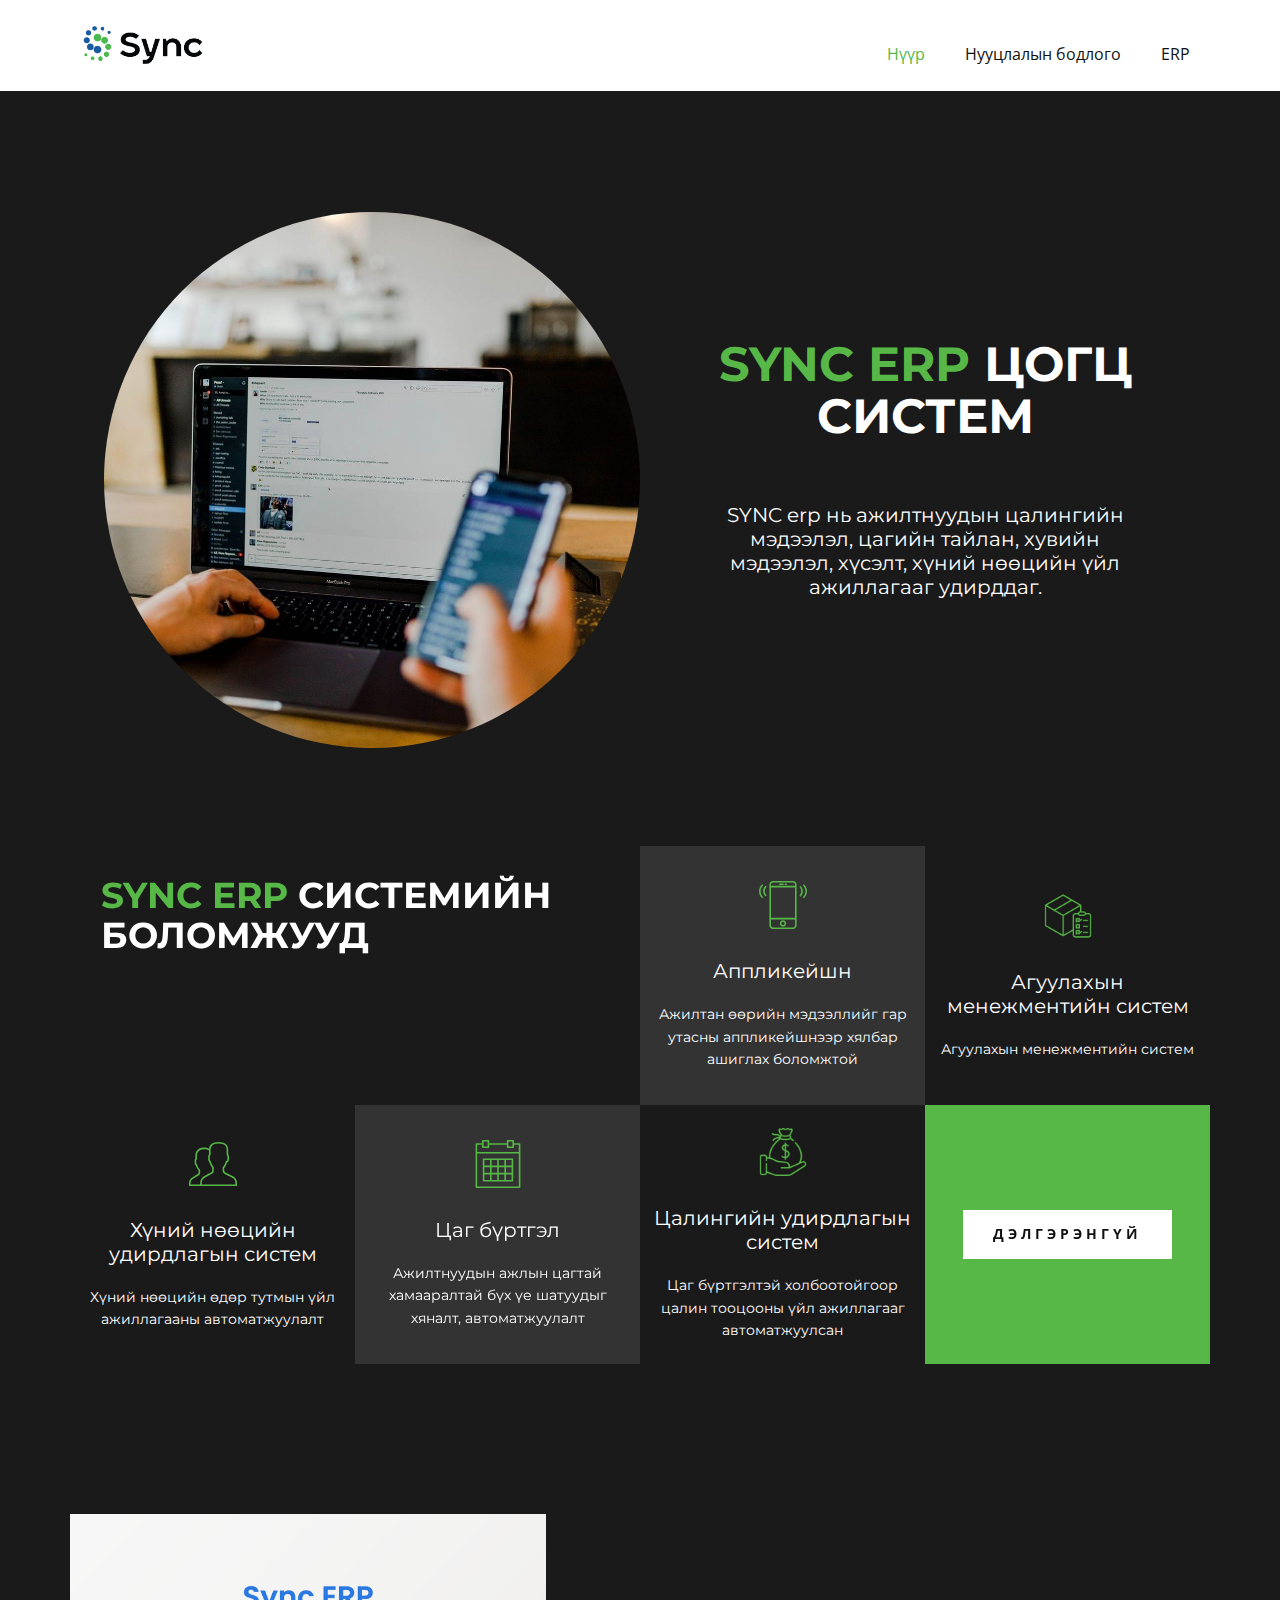
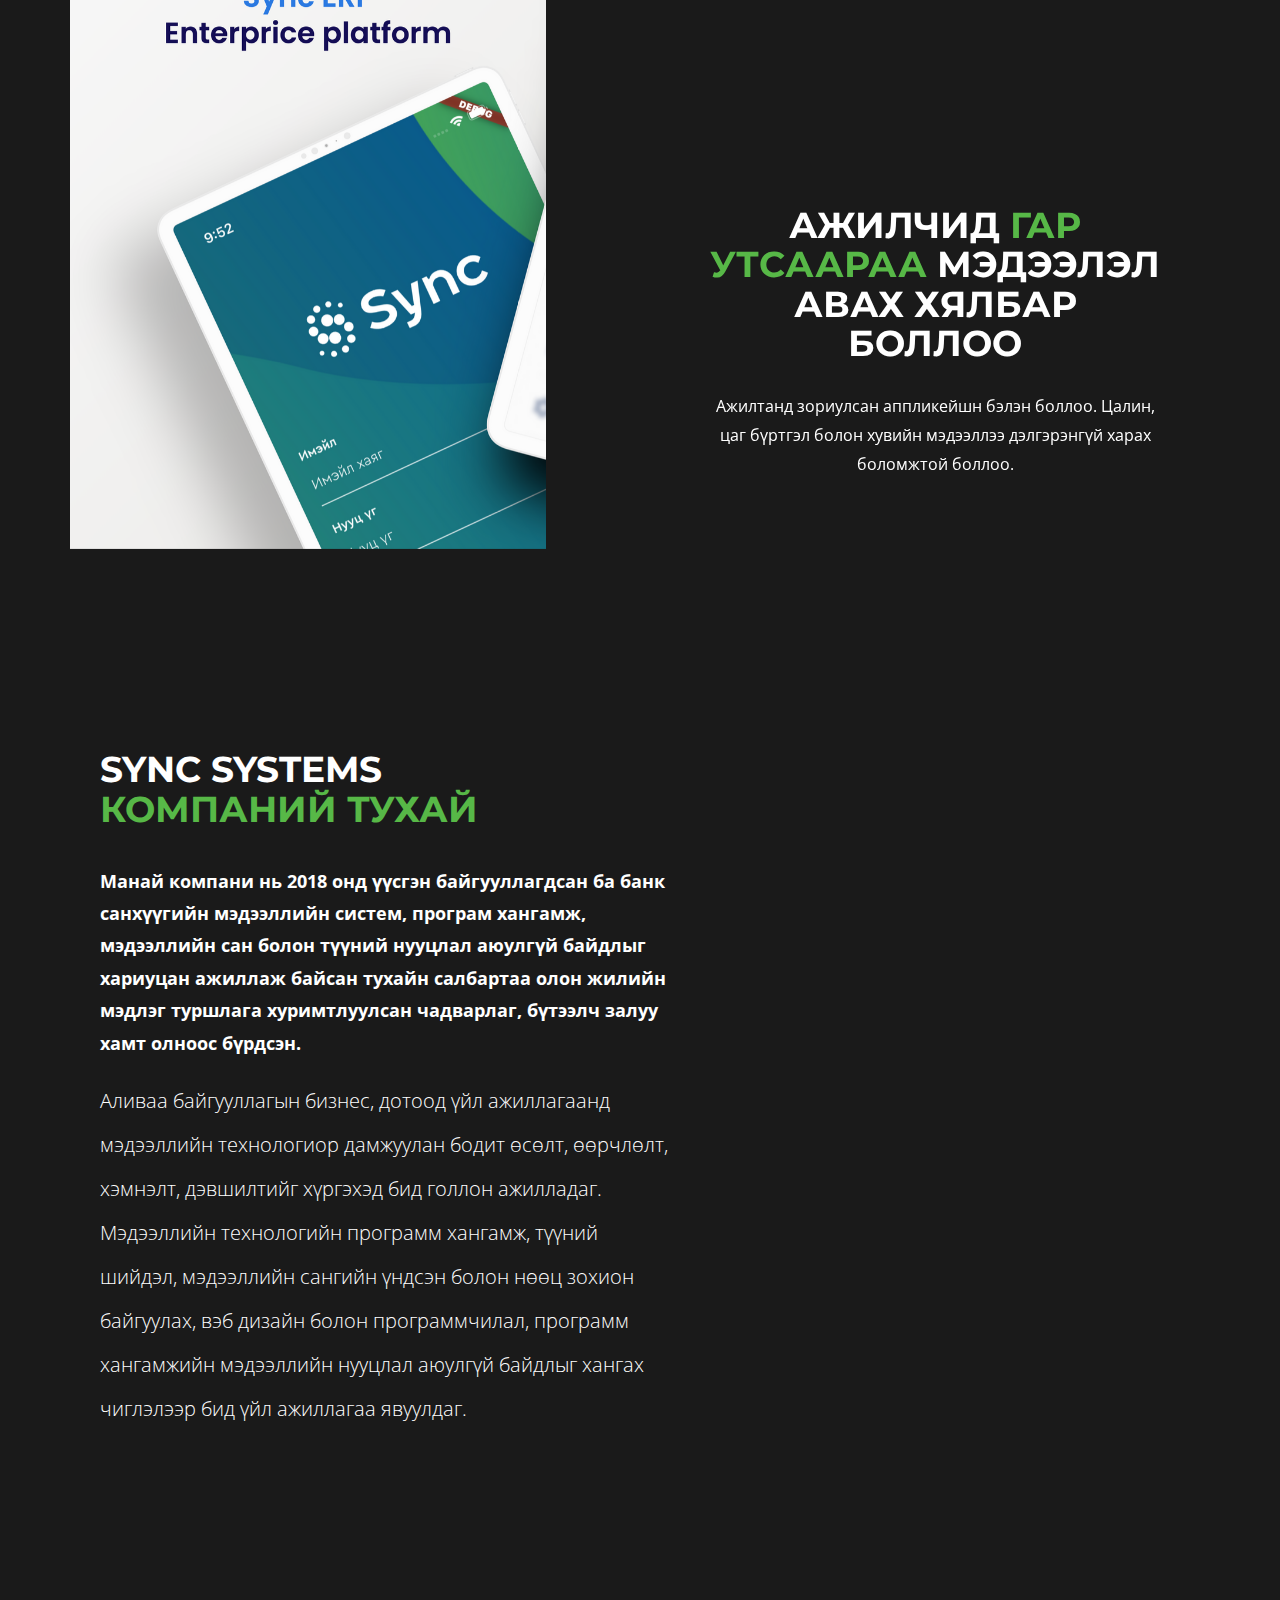
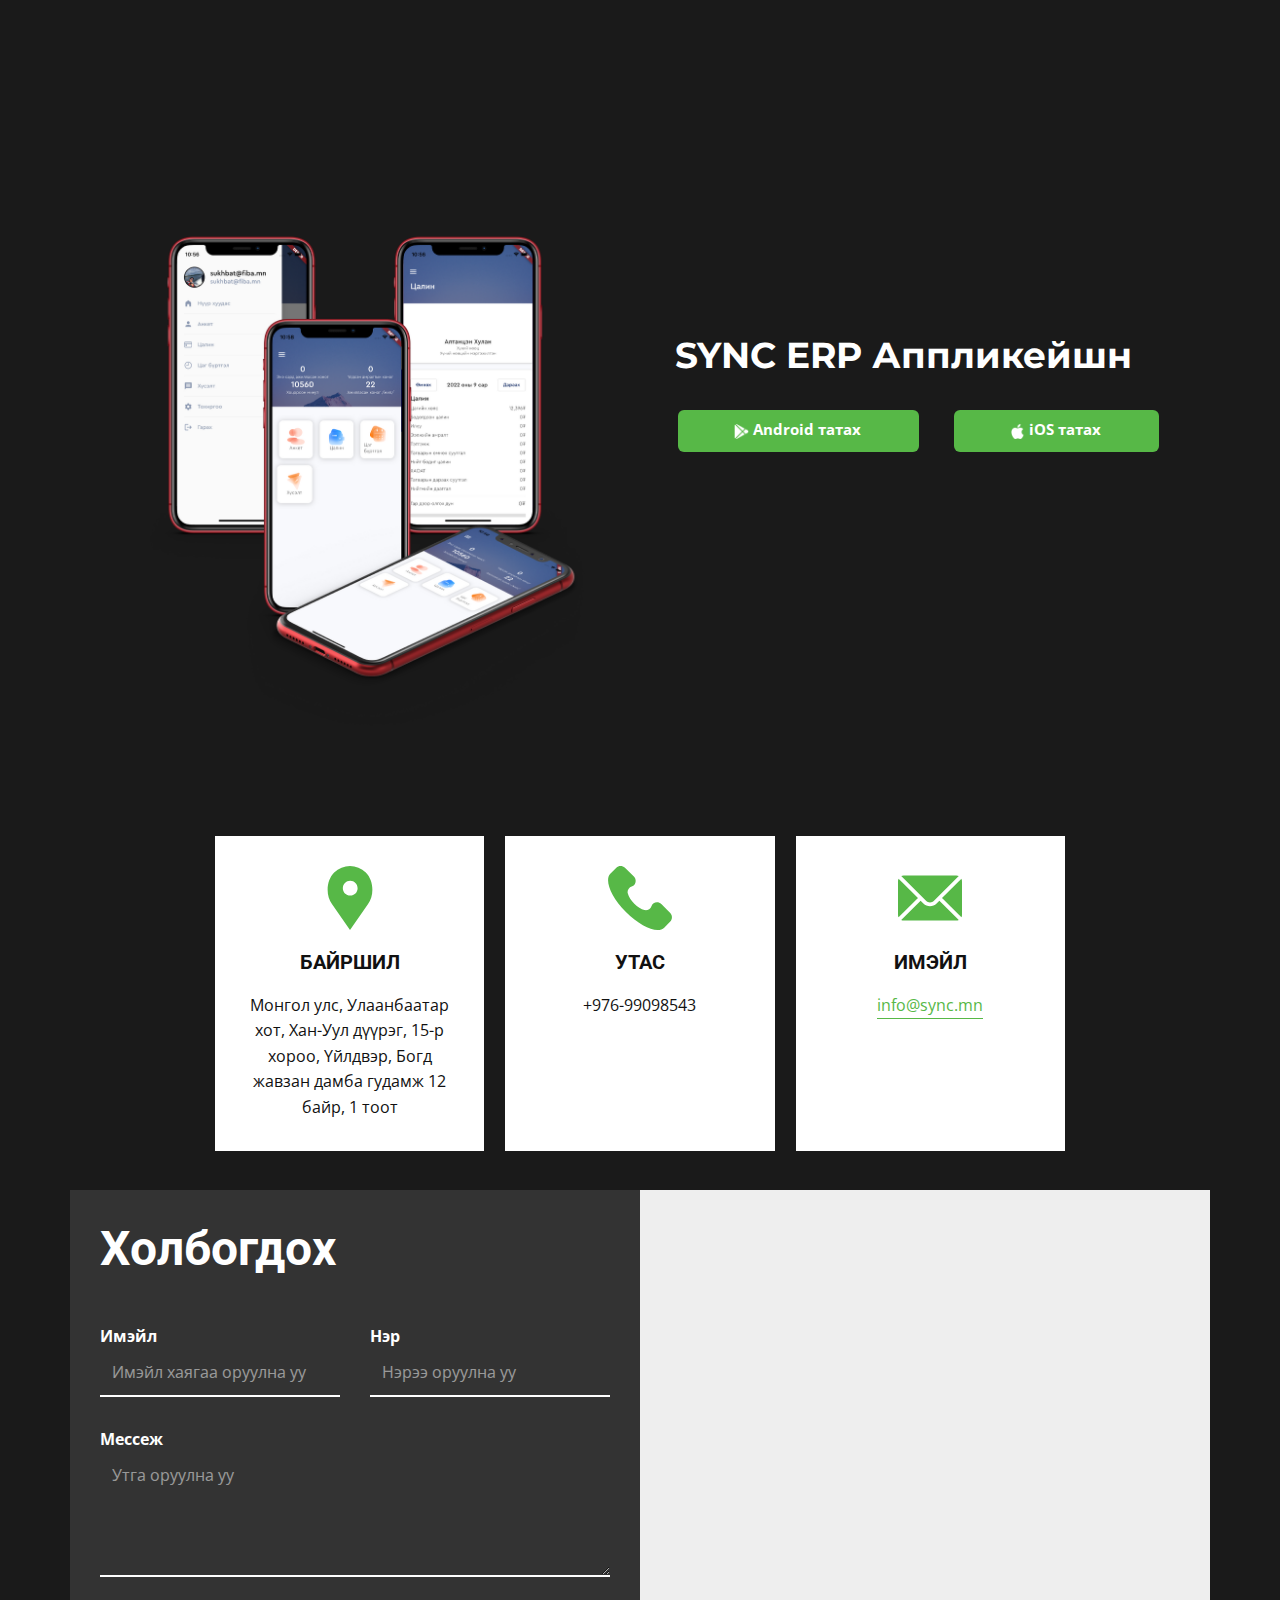
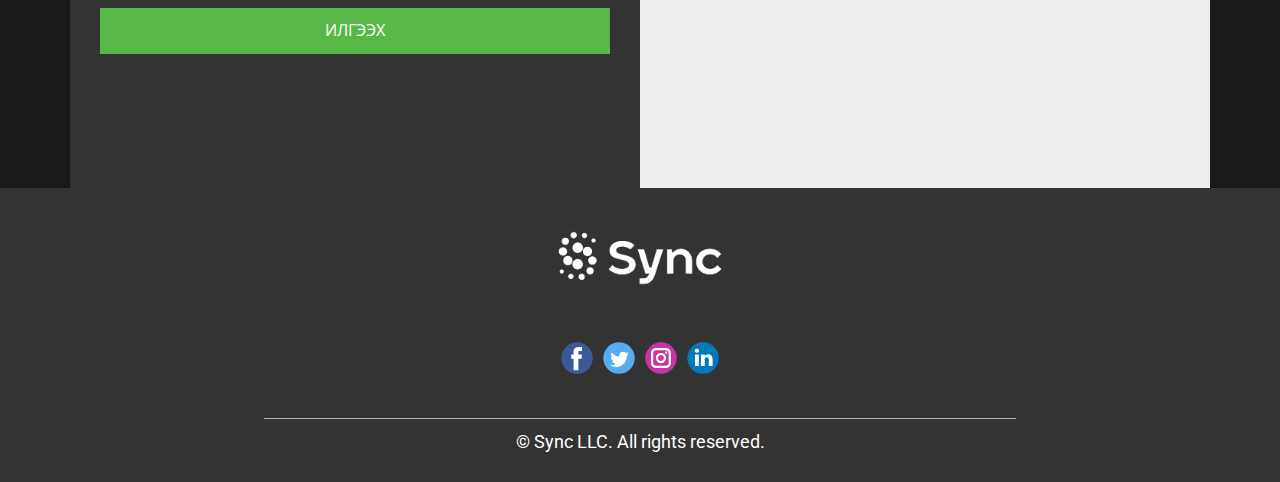
==== commit aaca22a3: "changes" ====
--- a/index.html
+++ b/index.html
@@ -7,13 +7,12 @@
     <title>Home</title>
     <link rel="stylesheet" href="nicepage.css" media="screen">
 <link rel="stylesheet" href="Home.css" media="screen">
-    <script class="u-script" type="text/javascript" src="jquery.js" "="" defer=""></script>
-    <script class="u-script" type="text/javascript" src="nicepage.js" "="" defer=""></script>
-    <meta name="generator" content="Nicepage 4.17.10, nicepage.com">
-  <link rel="icon" type="image/x-icon" href="images/launcher.ico">
+    <script class="u-script" type="text/javascript" src="jquery.js" defer=""></script>
+    <script class="u-script" type="text/javascript" src="nicepage.js" defer=""></script>
+    <meta name="generator" content="Nicepage 4.18.5, nicepage.com">
     <meta property="og:title" content="Sync erp">
     <meta property="og:description" content="Нүүр хуудас">
-    <meta property="og:image" content="images/AppleiPadPro13InchScreenshot0.png">
+    <meta property="og:image" content="images/AppleiPadPro13InchScreenshot0-17.png">
     <link rel="icon" href="images/favicon.png">
     <link id="u-theme-google-font" rel="stylesheet" href="https://fonts.googleapis.com/css?family=Roboto:100,100i,300,300i,400,400i,500,500i,700,700i,900,900i|Open+Sans:300,300i,400,400i,500,500i,600,600i,700,700i,800,800i">
     <link id="u-page-google-font" rel="stylesheet" href="https://fonts.googleapis.com/css?family=Montserrat:100,100i,200,200i,300,300i,400,400i,500,500i,600,600i,700,700i,800,800i,900,900i">
@@ -34,11 +33,11 @@
     <meta name="theme-color" content="#478ac9">
     <meta property="og:type" content="website">
   </head>
-  <body data-home-page="Home.html" data-home-page-title="Home" class="u-body u-white u-xl-mode"><header class="u-clearfix u-header u-header" id="sec-6222"><div class="u-clearfix u-sheet u-sheet-1">
-        <a class="u-image u-logo u-image-1" data-image-width="4167" data-image-height="1667">
+  <body data-home-page="Home.html" data-home-page-title="Home" class="u-body u-white u-xl-mode" data-lang="mn"><header class="u-clearfix u-header u-header" id="sec-6222"><div class="u-clearfix u-sheet u-sheet-1">
+        <a href="Home.html" class="u-image u-logo u-image-1" data-image-width="4167" data-image-height="1667" title="Home">
           <img src="images/Synclogo-01.png" class="u-logo-image u-logo-image-1">
         </a>
-        <nav class="u-menu u-menu-dropdown u-offcanvas u-menu-1">
+        <nav class="u-menu u-menu-one-level u-offcanvas u-menu-1">
           <div class="menu-collapse" style="font-size: 1rem; letter-spacing: 0px;">
             <a class="u-button-style u-custom-left-right-menu-spacing u-custom-padding-bottom u-custom-text-active-color u-custom-text-hover-color u-custom-top-bottom-menu-spacing u-nav-link u-text-active-palette-1-base u-text-hover-palette-2-base" href="#">
               <svg class="u-svg-link" viewBox="0 0 24 24"><use xmlns:xlink="http://www.w3.org/1999/xlink" xlink:href="#menu-hamburger"></use></svg>
@@ -47,16 +46,18 @@
             </a>
           </div>
           <div class="u-custom-menu u-nav-container">
-            <ul class="u-nav u-unstyled u-nav-1"><li class="u-nav-item"><a class="u-button-style u-nav-link u-text-active-custom-color-1 u-text-hover-custom-color-1" href="Home.html" style="padding: 10px 20px;">Home</a>
-</li><li class="u-nav-item"><a class="u-button-style u-nav-link u-text-active-custom-color-1 u-text-hover-custom-color-1" href="Privacy-policy.html" style="padding: 10px 20px;">Privacy policy</a>
+            <ul class="u-nav u-unstyled u-nav-1"><li class="u-nav-item"><a class="u-button-style u-nav-link u-text-active-custom-color-1 u-text-hover-custom-color-1" href="Home.html" style="padding: 10px 20px;">Нүүр</a>
+</li><li class="u-nav-item"><a class="u-button-style u-nav-link u-text-active-custom-color-1 u-text-hover-custom-color-1" href="Privacy-policy.html" style="padding: 10px 20px;">Нууцлалын бодлого</a>
+</li><li class="u-nav-item"><a class="u-button-style u-nav-link u-text-active-custom-color-1 u-text-hover-custom-color-1" href="https://erp.sync.mn/intro" style="padding: 10px 20px;">ERP</a>
 </li></ul>
           </div>
           <div class="u-custom-menu u-nav-container-collapse">
             <div class="u-black u-container-style u-inner-container-layout u-opacity u-opacity-95 u-sidenav">
               <div class="u-inner-container-layout u-sidenav-overflow">
                 <div class="u-menu-close"></div>
-                <ul class="u-align-center u-nav u-popupmenu-items u-unstyled u-nav-2"><li class="u-nav-item"><a class="u-button-style u-nav-link" href="Home.html">Home</a>
-</li><li class="u-nav-item"><a class="u-button-style u-nav-link" href="Privacy-policy.html">Privacy policy</a>
+                <ul class="u-align-center u-nav u-popupmenu-items u-unstyled u-nav-2"><li class="u-nav-item"><a class="u-button-style u-nav-link" href="Home.html">Нүүр</a>
+</li><li class="u-nav-item"><a class="u-button-style u-nav-link" href="Privacy-policy.html">Нууцлалын бодлого</a>
+</li><li class="u-nav-item"><a class="u-button-style u-nav-link" href="https://erp.sync.mn/intro">ERP</a>
 </li></ul>
               </div>
             </div>
@@ -72,11 +73,6 @@
               <div class="u-align-left u-container-style u-layout-cell u-right-cell u-size-30 u-size-xs-60 u-layout-cell-1" src="">
                 <div class="u-container-layout u-valign-middle-lg u-valign-middle-md u-valign-middle-sm u-container-layout-1" src="">
                   <div class="u-image u-image-circle u-image-1" data-image-width="1600" data-image-height="1067" data-animation-name="slideIn" data-animation-duration="2000" data-animation-direction="Up"></div>
-                  <div class="u-shape u-shape-svg u-text-custom-color-1 u-shape-1" data-animation-name="slideIn" data-animation-duration="2000" data-animation-direction="Left">
-                    <svg class="u-svg-link" preserveAspectRatio="none" viewBox="0 0 160 130" style=""><use xmlns:xlink="http://www.w3.org/1999/xlink" xlink:href="#svg-499e"></use></svg>
-                    <svg class="u-svg-content" viewBox="0 0 160 130" x="0px" y="0px" id="svg-499e"><path d="M52.6,11.4C12,28.8-29.7,90.3,29.4,124c19.1,10.9,43.7,6.6,57.2-10.7c0.4-0.5,0.8-1,1.1-1.5c17.8-24.6,32.6-4.1,48.4-8.5
-	C180.4,91.2,168.9-38.5,52.6,11.4z"></path></svg>
-                  </div>
                 </div>
               </div>
               <div class="u-align-center-sm u-align-center-xs u-container-style u-layout-cell u-left-cell u-size-30 u-size-xs-60 u-layout-cell-2" src="">
@@ -107,7 +103,7 @@
                       </h2>
                     </div>
                   </div>
-                  <div class="u-align-center u-container-style u-grey-80 u-layout-cell u-size-15 u-layout-cell-2" data-animation-name="slideIn" data-animation-duration="2000" data-animation-direction="Down">
+                  <div class="u-align-center u-container-style u-grey-80 u-layout-cell u-size-15 u-layout-cell-2">
                     <div class="u-container-layout u-valign-middle u-container-layout-2"><span class="u-icon u-icon-circle u-text-custom-color-1 u-icon-1"><svg class="u-svg-link" preserveAspectRatio="xMidYMin slice" viewBox="0 0 60 60" style=""><use xmlns:xlink="http://www.w3.org/1999/xlink" xlink:href="#svg-2f5c"></use></svg><svg class="u-svg-content" viewBox="0 0 60 60" x="0px" y="0px" id="svg-2f5c" style="enable-background:new 0 0 60 60;"><g><path d="M42.595,0H17.405C14.977,0,13,1.977,13,4.405v51.189C13,58.023,14.977,60,17.405,60h25.189C45.023,60,47,58.023,47,55.595
 		V4.405C47,1.977,45.023,0,42.595,0z M15,8h30v38H15V8z M17.405,2h25.189C43.921,2,45,3.079,45,4.405V6H15V4.405
 		C15,3.079,16.079,2,17.405,2z M42.595,58H17.405C16.079,58,15,56.921,15,55.595V48h30v7.595C45,56.921,43.921,58,42.595,58z"></path><path d="M30,49c-2.206,0-4,1.794-4,4s1.794,4,4,4s4-1.794,4-4S32.206,49,30,49z M30,55c-1.103,0-2-0.897-2-2s0.897-2,2-2
@@ -126,7 +122,7 @@
                     </div>
                   </div>
                   <div class="u-align-center u-container-style u-layout-cell u-shape-rectangle u-size-15 u-layout-cell-3">
-                    <div class="u-container-layout u-valign-middle u-container-layout-3"><span class="u-file-icon u-icon u-text-custom-color-1 u-icon-2"><img src="images/1524539-9193c476.png" alt=""></span>
+                    <div class="u-container-layout u-valign-middle u-container-layout-3"><span class="u-file-icon u-icon u-text-custom-color-1 u-icon-2"><img src="images/9193c476.png" alt=""></span>
                       <h5 class="u-custom-font u-font-montserrat u-text u-text-default u-text-4"> Агуулахын менежментийн систем</h5>
                       <p class="u-custom-font u-font-montserrat u-text u-text-5"> Агуулахын менежментийн систем</p>
                     </div>
@@ -184,14 +180,14 @@
                     </div>
                   </div>
                   <div class="u-align-center u-container-style u-layout-cell u-size-15 u-layout-cell-6">
-                    <div class="u-container-layout u-valign-middle u-container-layout-6"><span class="u-file-icon u-icon u-text-custom-color-1 u-icon-5"><img src="images/3135673-77f54a68.png" alt=""></span>
+                    <div class="u-container-layout u-valign-middle u-container-layout-6"><span class="u-file-icon u-icon u-text-custom-color-1 u-icon-5"><img src="images/77f54a68.png" alt=""></span>
                       <h5 class="u-custom-font u-font-montserrat u-text u-text-default u-text-10"> Цалингийн удирдлагын систем</h5>
                       <p class="u-custom-font u-font-montserrat u-text u-text-11"> Цаг бүртгэлтэй холбоотойгоор цалин тооцооны үйл ажиллагааг автоматжуулсан</p>
                     </div>
                   </div>
                   <div class="u-align-center u-container-style u-custom-color-1 u-layout-cell u-size-15 u-layout-cell-7" data-animation-name="slideIn" data-animation-duration="2000" data-animation-direction="Right">
                     <div class="u-container-layout u-valign-middle u-container-layout-7">
-                      <a class="u-active-white u-border-none u-btn u-button-style u-hover-white u-white u-btn-1" target="_blank">дэлгэрэнгүй</a>
+                      <a href="https://erp.sync.mn/intro" class="u-active-white u-border-none u-btn u-button-style u-hover-white u-white u-btn-1" target="_blank">дэлгэрэнгүй</a>
                     </div>
                   </div>
                 </div>
@@ -207,8 +203,8 @@
           <div class="u-gutter-0 u-layout">
             <div class="u-layout-row">
               <div class="u-align-left u-container-style u-layout-cell u-size-30 u-layout-cell-1">
-                <div class="u-container-layout u-valign-middle-xl u-container-layout-1">
-                  <img class="u-expanded-width-xs u-image u-image-contain u-image-1" src="images/AppleiPadPro13InchScreenshot0.png?rand=d3e3" data-image-width="809" data-image-height="1080" data-animation-name="zoomIn" data-animation-duration="2000" data-animation-direction="">
+                <div class="u-container-layout u-container-layout-1">
+                  <img class="u-expanded-width-xs u-image u-image-contain u-image-1" src="images/AppleiPadPro13InchScreenshot0.png" data-image-width="810" data-image-height="1080" data-animation-name="zoomIn" data-animation-duration="2000" data-animation-direction="">
                 </div>
               </div>
               <div class="u-align-center u-container-style u-layout-cell u-shape-rectangle u-size-30 u-layout-cell-2">
@@ -225,11 +221,6 @@
             </div>
           </div>
         </div>
-        <div class="u-shape u-shape-svg u-text-custom-color-1 u-shape-1" data-animation-name="slideIn" data-animation-duration="2000" data-animation-direction="Left">
-          <svg class="u-svg-link" preserveAspectRatio="none" viewBox="0 0 160 130" style=""><use xmlns:xlink="http://www.w3.org/1999/xlink" xlink:href="#svg-c68d"></use></svg>
-          <svg class="u-svg-content" viewBox="0 0 160 130" x="0px" y="0px" id="svg-c68d"><path d="M52.6,11.4C12,28.8-29.7,90.3,29.4,124c19.1,10.9,43.7,6.6,57.2-10.7c0.4-0.5,0.8-1,1.1-1.5c17.8-24.6,32.6-4.1,48.4-8.5
-	C180.4,91.2,168.9-38.5,52.6,11.4z"></path></svg>
-        </div>
       </div>
     </section>
     <section class="u-clearfix u-grey-90 u-section-4" id="carousel_17a9">
@@ -239,7 +230,7 @@
             <h2 class="u-custom-font u-font-montserrat u-text u-text-1"> SYNC SYSTEMS<br>
               <span class="u-text-custom-color-1">КОМПАНИЙ ТУХАЙ</span>
             </h2>
-            <p class="u-text u-text-2"> Манай компани нь 2018 онд үүсгэн байгууллагдсан ба банк санхүүгийн мэдээллийн систем, программ хангамж, мэдээллийн сан болон түүний нууцлал аюулгүй байдлыг хариуцан ажиллаж байсан тухайн салбартаа олон жилийн мэдлэг туршлага хуримтлуулсан чадварлаг, бүтээлч залуу хамт олноос бүрдсэн. </p>
+            <p class="u-text u-text-2"> Манай компани нь 2018 онд үүсгэн байгууллагдсан ба банк санхүүгийн мэдээллийн систем, програм хангамж, мэдээллийн сан болон түүний нууцлал аюулгүй байдлыг хариуцан ажиллаж байсан тухайн салбартаа олон жилийн мэдлэг туршлага хуримтлуулсан чадварлаг, бүтээлч залуу хамт олноос бүрдсэн. </p>
             <p class="u-text u-text-3"> Аливаа байгууллагын бизнес, дотоод үйл ажиллагаанд мэдээллийн технологиор дамжуулан бодит өсөлт, өөрчлөлт, хэмнэлт, дэвшилтийг хүргэхэд бид голлон ажилладаг. Мэдээллийн технологийн пр​ограмм хангамж, түүний шийдэл, мэдээллийн сангийн үндсэн болон нөөц зохион байгуулах, вэб дизайн болон программчилал, программ хангамжийн мэдээллийн нууцлал аюулгүй байдлыг хангах чиглэлээр бид үйл ажиллагаа явуулдаг.</p>
           </div>
         </div>
@@ -268,7 +259,7 @@
             <div class="u-container-style u-list-item u-repeater-item u-shape-rectangle" data-animation-name="flipIn" data-animation-duration="2000" data-animation-direction="X">
               <div class="u-container-layout u-similar-container u-container-layout-4"><span class="u-align-left u-icon u-text-custom-color-1 u-icon-3"><svg class="u-svg-link" preserveAspectRatio="xMidYMin slice" viewBox="0 0 351.128 351.128" style=""><use xmlns:xlink="http://www.w3.org/1999/xlink" xlink:href="#svg-c1b6"></use></svg><svg class="u-svg-content" viewBox="0 0 351.128 351.128" x="0px" y="0px" id="svg-c1b6" style="enable-background:new 0 0 351.128 351.128;"><g><path d="M72.326,147.33c4.284-26.928,37.944-55.692,64.26-56.304c1.836,0,3.672-0.612,4.896-1.836   c1.224-0.612,2.448-1.224,3.06-3.06c9.18-17.136,4.284-30.6-11.016-41.616c-17.748-12.852-45.9,0-59.976,11.628   C38.054,85.518,1.946,136.313,3.782,184.662c-6.12,32.437-4.896,67.32,4.284,96.084c6.12,18.36,23.868,27.54,42.228,28.764   c18.36,1.225,56.304,6.732,72.828-4.283c16.524-11.017,17.748-32.437,19.584-50.796c1.836-20.196,7.344-58.141-9.792-74.053   C115.778,165.078,66.818,181.602,72.326,147.33z"></path><path d="M274.286,147.33c4.284-26.928,37.943-55.692,64.26-56.304c1.836,0,3.672-0.612,4.896-1.836   c1.225-0.612,2.448-1.224,3.061-3.06c9.18-17.136,4.284-30.6-11.016-41.616c-17.748-12.852-45.9,0-59.977,11.628   c-35.496,29.376-71.604,80.172-69.768,128.52c-6.12,32.437-4.896,67.32,4.283,96.084c6.12,18.36,23.868,27.54,42.229,28.764   c18.36,1.225,56.304,6.732,72.828-4.283c16.523-11.017,17.748-32.437,19.584-50.796c1.836-20.196,7.344-58.141-9.792-74.053   C317.738,165.078,268.166,181.602,274.286,147.33z"></path>
 </g></svg></span>
-                <p class="u-text u-text-10"> Программ хангамж хөгжүүлэх,&nbsp;<br>Асуудал шийдвэрлэх,&nbsp;<br>Алгоритм загварчилал,<br>17-н жилийн туршлагатай.
+                <p class="u-text u-text-10"> Програм хангамж хөгжүүлэх,&nbsp;<br>Асуудал шийдвэрлэх,&nbsp;<br>Алгоритм загварчлал,<br>17-н жилийн туршлагатай.
                 </p>
                 <div alt="" class="u-image u-image-circle u-image-3" data-image-width="355" data-image-height="352"></div>
                 <h5 class="u-text u-text-11"> Цэндсүрэн Мөнх-эрдэнэ</h5>
@@ -296,7 +287,7 @@
             <div class="u-layout-row">
               <div class="u-container-style u-layout-cell u-size-30 u-layout-cell-1">
                 <div class="u-container-layout u-container-layout-1">
-                  <img class="u-image u-image-1" src="images/Group24.png" data-image-width="954" data-image-height="1080">
+                  <img class="u-image u-image-1" src="images/Group25.png" data-image-width="895" data-image-height="1080">
                 </div>
               </div>
               <div class="u-align-left u-container-style u-layout-cell u-size-30 u-layout-cell-2">
@@ -308,13 +299,13 @@
                     <div class="u-repeater u-repeater-1">
                       <div class="u-align-left u-container-style u-list-item u-repeater-item">
                         <div class="u-container-layout u-similar-container u-valign-middle u-container-layout-3">
-                          <a href="https://play.google.com/store/apps/details?id=mn.sync.syncerp" class="u-border-none u-btn u-btn-round u-button-style u-custom-color-1 u-custom-item u-hover-custom-color-1 u-radius-6 u-btn-1"><span class="u-file-icon u-icon u-text-white"><img src="images/299406-0b255cc7.png" alt=""></span>&nbsp;ANDROID ТАТАХ<br>
+                          <a href="https://play.google.com/store/apps/details?id=mn.sync.syncerp" class="u-border-none u-btn u-btn-round u-button-style u-custom-color-1 u-custom-item u-hover-custom-color-1 u-radius-6 u-btn-1" target="_blank"><span class="u-file-icon u-icon u-text-white"><img src="images/0b255cc7.png" alt=""></span>&nbsp;Android татах<br>
                           </a>
                         </div>
                       </div>
                       <div class="u-container-style u-list-item u-repeater-item">
                         <div class="u-container-layout u-similar-container u-valign-middle u-container-layout-4">
-                          <a href="https://apps.apple.com/us/app/sync-erp-app/id1569102547" class="u-border-none u-btn u-btn-round u-button-style u-custom-color-1 u-custom-item u-hover-custom-color-1 u-radius-6 u-btn-2"><span class="u-file-icon u-icon u-text-white"><img src="images/747-45e9be08.png" alt=""></span>&nbsp;IOS ТАТАХ
+                          <a href="https://apps.apple.com/us/app/sync-erp-app/id1569102547" class="u-border-none u-btn u-btn-round u-button-style u-custom-color-1 u-custom-item u-hover-custom-color-1 u-radius-6 u-btn-2" target="_blank"><span class="u-file-icon u-icon u-text-white"><img src="images/45e9be08.png" alt=""></span>&nbsp;iOS татах
                           </a>
                         </div>
                       </div>
@@ -335,7 +326,7 @@
 	C6.751,11.72,6.031,23.763,11.459,31L26,52l14.541-21C45.969,23.763,45.249,11.72,38.853,5.324z M26.177,24c-3.314,0-6-2.686-6-6
 	s2.686-6,6-6s6,2.686,6,6S29.491,24,26.177,24z"></path></svg></span>
               <h5 class="u-text u-text-1">Байршил</h5>
-              <p class="u-text u-text-2"> Монгол улс, Улаанбаатар хот, Хан-Уул дүүрэг, 15 дугаар хороо, Зайсан гудамж 40 байр, 2 давхар</p>
+              <p class="u-text u-text-2"> Монгол улс, Улаанбаатар хот, Хан-Уул дүүрэг, 15-р хороо, Үйлдвэр, Богд жавзан дамба гудамж 12 байр, 1 тоот</p>
             </div>
           </div>
           <div class="u-align-center u-container-style u-list-item u-repeater-item u-white u-list-item-2">
@@ -371,7 +362,7 @@
               <div class="u-container-layout u-container-layout-4">
                 <h3 class="u-text u-text-body-alt-color u-text-default u-text-7">Холбогдох</h3>
                 <div class="u-expanded-width-sm u-expanded-width-xs u-form u-form-1">
-                  <form action="#" method="POST" class="u-clearfix u-form-spacing-30 u-form-vertical u-inner-form" style="padding: 0px;" source="email" name="form">
+                  <form action="#" class="u-clearfix u-form-spacing-30 u-form-vertical u-inner-form" style="padding: 0px;" source="email" name="form">
                     <div class="u-form-email u-form-group u-form-partition-factor-2">
                       <label for="email-319a" class="u-label u-text-body-alt-color u-label-1">Имэйл</label>
                       <input type="email" placeholder="Имэйл хаягаа оруулна уу" id="email-319a" name="email" class="u-border-2 u-border-no-left u-border-no-right u-border-no-top u-border-white u-input u-input-rectangle" required="">
@@ -411,7 +402,7 @@
     
     
     <footer class="u-clearfix u-footer u-grey-80" id="sec-0cee"><div class="u-clearfix u-sheet u-sheet-1">
-        <a  class="u-image u-logo u-image-1" data-image-width="4167" data-image-height="1667">
+        <a href="https://nicepage.com/landing-page" class="u-image u-logo u-image-1" data-image-width="4167" data-image-height="1667">
           <img src="images/Logo01.png" class="u-logo-image u-logo-image-1">
         </a>
         <div class="u-align-left u-social-icons u-spacing-10 u-social-icons-1">
--- a/nicepage.css
+++ b/nicepage.css
@@ -1673,6 +1673,9 @@
 .u-label-left label + textarea {
   flex-grow: 1;
 }
+.u-label-left .u-agree-label {
+  width: auto;
+}
 .u-form-submit.u-label-left label {
   pointer-events: none;
 }
@@ -11450,6 +11453,9 @@
 }
 .u-sticky {
   transition: background-color 250ms, box-shadow 250ms;
+}
+.u-header.u-box-shadow {
+  z-index: 1;
 }
 .u-overlap .u-header {
   position: absolute;
@@ -16957,7 +16963,7 @@
 }
 .u-language .u-icon {
   display: inline-flex;
-  height: 24px !important;
+  width: auto !important;
   vertical-align: middle;
 }
 .u-language .u-language-url,
@@ -20274,6 +20280,36 @@
   right: 0;
   left: 0;
   z-index: 3;
+}
+.u-box-shadow.u-section-row:nth-child(10) {
+  z-index: 1;
+}
+.u-box-shadow.u-section-row:nth-child(9) {
+  z-index: 2;
+}
+.u-box-shadow.u-section-row:nth-child(8) {
+  z-index: 3;
+}
+.u-box-shadow.u-section-row:nth-child(7) {
+  z-index: 4;
+}
+.u-box-shadow.u-section-row:nth-child(6) {
+  z-index: 5;
+}
+.u-box-shadow.u-section-row:nth-child(5) {
+  z-index: 6;
+}
+.u-box-shadow.u-section-row:nth-child(4) {
+  z-index: 7;
+}
+.u-box-shadow.u-section-row:nth-child(3) {
+  z-index: 8;
+}
+.u-box-shadow.u-section-row:nth-child(2) {
+  z-index: 9;
+}
+.u-box-shadow.u-section-row:nth-child(1) {
+  z-index: 10;
 }
 .u-hover-box {
   overflow: hidden;
--- a/Home.css
+++ b/Home.css
@@ -29,12 +29,6 @@
   margin: 121px 0 0 auto;
 }
 
-.u-section-1 .u-shape-1 {
-  width: 315px;
-  height: 256px;
-  margin: -612px auto 0 0;
-}
-
 .u-section-1 .u-layout-cell-2 {
   min-height: 695px;
   pointer-events: auto;
@@ -74,15 +68,7 @@
   .u-section-1 .u-image-1 {
     width: 470px;
     height: 470px;
-    margin-top: 0;
-  }
-
-  .u-section-1 .u-shape-1 {
-    width: 240px;
-    height: 201px;
-    color: rgb(0, 0, 0) !important;
-    margin-top: -546px;
-    margin-bottom: 335px;
+    margin-top: 99px;
   }
 
   .u-section-1 .u-layout-cell-2 {
@@ -115,13 +101,7 @@
   .u-section-1 .u-image-1 {
     width: 420px;
     height: 420px;
-  }
-
-  .u-section-1 .u-shape-1 {
-    width: 199px;
-    height: 167px;
-    margin-top: -456px;
-    margin-bottom: 253px;
+    margin-top: 81px;
   }
 
   .u-section-1 .u-layout-cell-2 {
@@ -152,12 +132,9 @@
   }
 
   .u-section-1 .u-image-1 {
+    margin-top: 55px;
     margin-right: 67px;
-  }
-
-  .u-section-1 .u-shape-1 {
-    margin-top: -454px;
-    margin-left: 67px;
+    margin-bottom: -6px;
   }
 
   .u-section-1 .u-container-layout-2 {
@@ -199,12 +176,6 @@
     margin-right: 0;
   }
 
-  .u-section-1 .u-shape-1 {
-    margin-top: -383px;
-    margin-bottom: 0;
-    margin-left: 0;
-  }
-
   .u-section-1 .u-text-1 {
     margin-top: 2px;
     margin-left: 0;
@@ -534,7 +505,7 @@
 }
 
 .u-section-3 .u-layout-wrap-1 {
-  margin: 60px auto 0;
+  margin: 60px auto;
 }
 
 .u-section-3 .u-layout-cell-1 {
@@ -547,7 +518,7 @@
 
 .u-section-3 .u-image-1 {
   width: 476px;
-  height: 634px;
+  height: 635px;
   margin: 0 auto 0 0;
 }
 
@@ -581,18 +552,13 @@
   margin: 28px 0 0;
 }
 
-.u-section-3 .u-shape-1 {
-  width: 315px;
-  height: 256px;
-  margin: -682px auto 426px;
-}
-
 @media (max-width: 1199px) {
   .u-section-3 .u-sheet-1 {
     min-height: 697px;
   }
 
   .u-section-3 .u-layout-wrap-1 {
+    margin-bottom: 0;
     margin-right: initial;
     margin-left: initial;
   }
@@ -667,18 +633,17 @@
   .u-section-3 .u-text-1 {
     font-size: 2.25rem;
   }
-
-  .u-section-3 .u-shape-1 {
-    width: 275px;
-    height: 223px;
-    margin-bottom: 60px;
-    margin-left: 203px;
-  }
 }
 
 @media (max-width: 767px) {
   .u-section-3 .u-sheet-1 {
     min-height: 1047px;
+  }
+
+  .u-section-3 .u-layout-wrap-1 {
+    margin-bottom: 60px;
+    margin-right: initial;
+    margin-left: initial;
   }
 
   .u-section-3 .u-layout-cell-1 {
@@ -709,11 +674,6 @@
 
   .u-section-3 .u-text-1 {
     font-size: 1.875rem;
-  }
-
-  .u-section-3 .u-shape-1 {
-    margin-top: -796px;
-    margin-left: -5px;
   }
 }
 
@@ -743,14 +703,6 @@
     min-height: 332px;
     width: 340px;
   }
-
-  .u-section-3 .u-shape-1 {
-    width: 197px;
-    height: 160px;
-    margin-top: -957px;
-    margin-bottom: 489px;
-    margin-left: 0;
-  }
 } .u-section-4 {
   background-image: none;
 }
@@ -1119,7 +1071,7 @@
 
 .u-section-5 .u-image-1 {
   width: 436px;
-  height: 498px;
+  height: 526px;
   margin: 51px 0 -24px auto;
 }
 
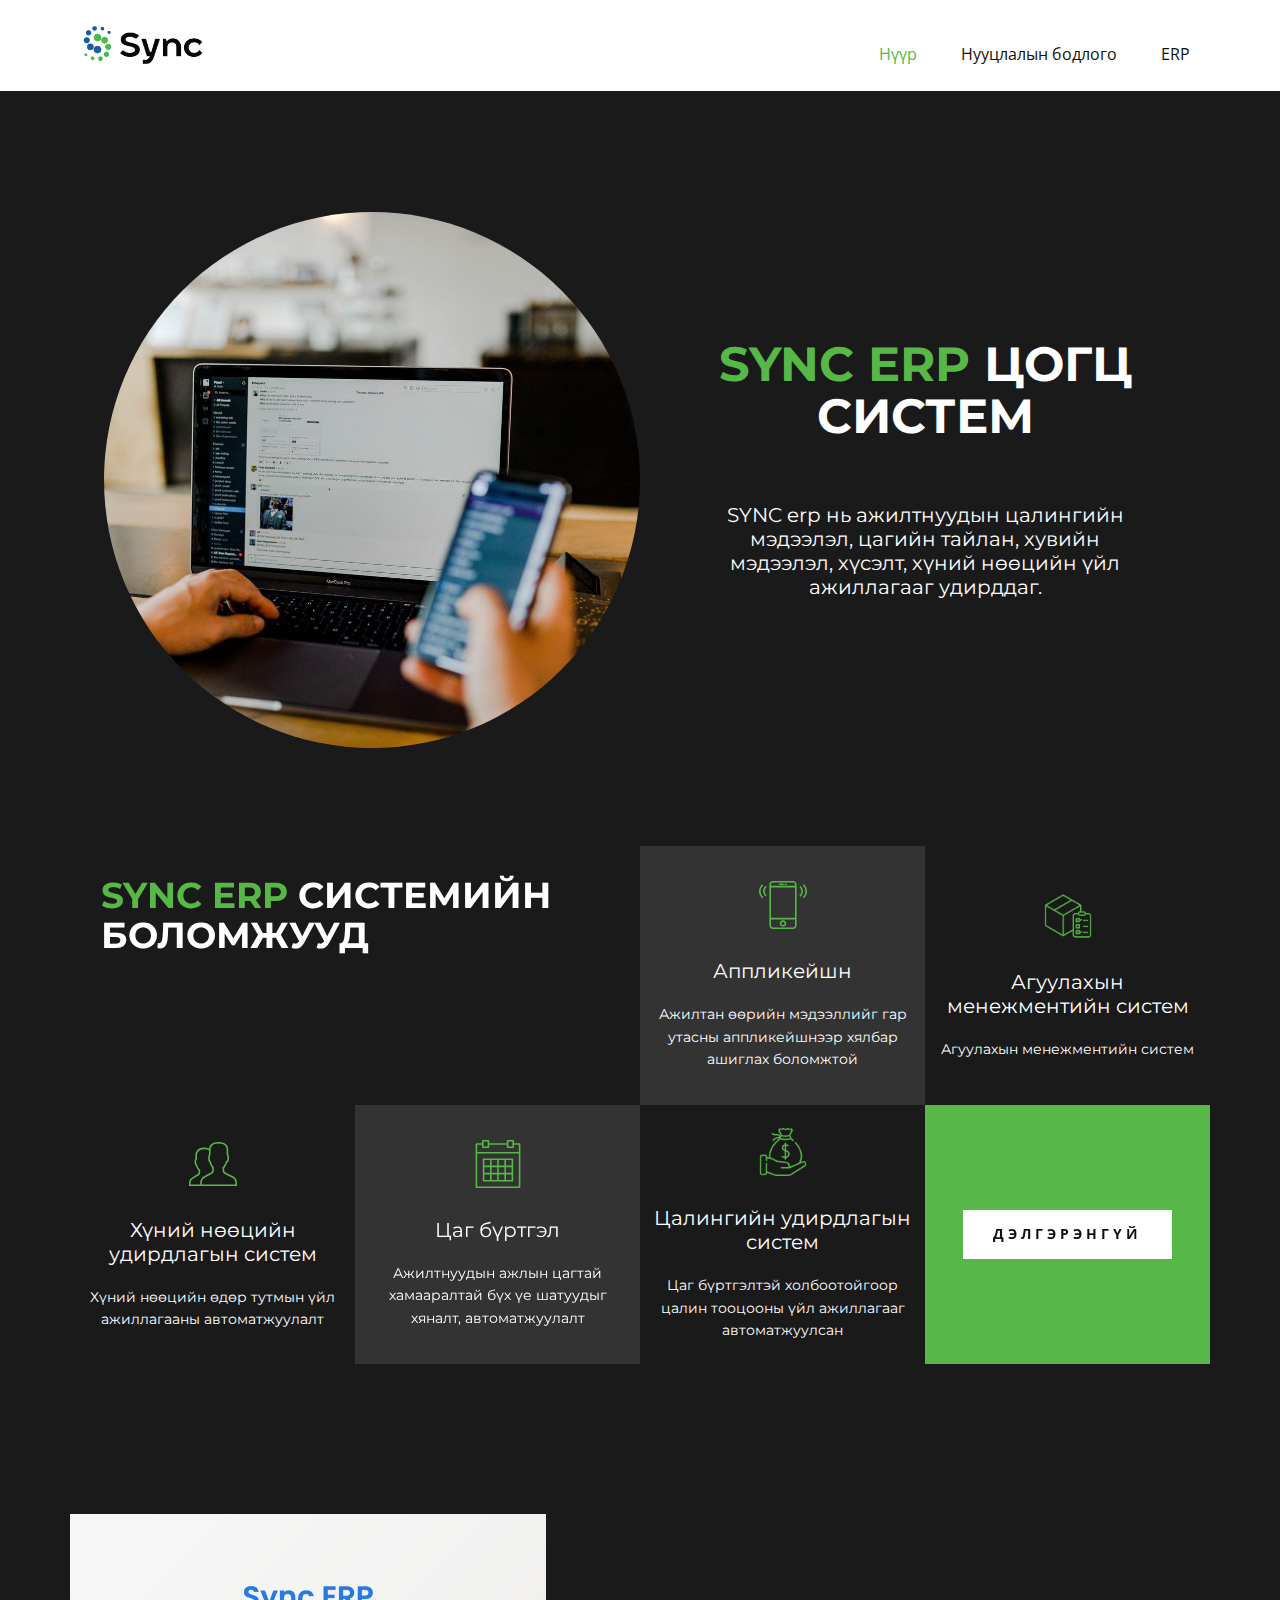
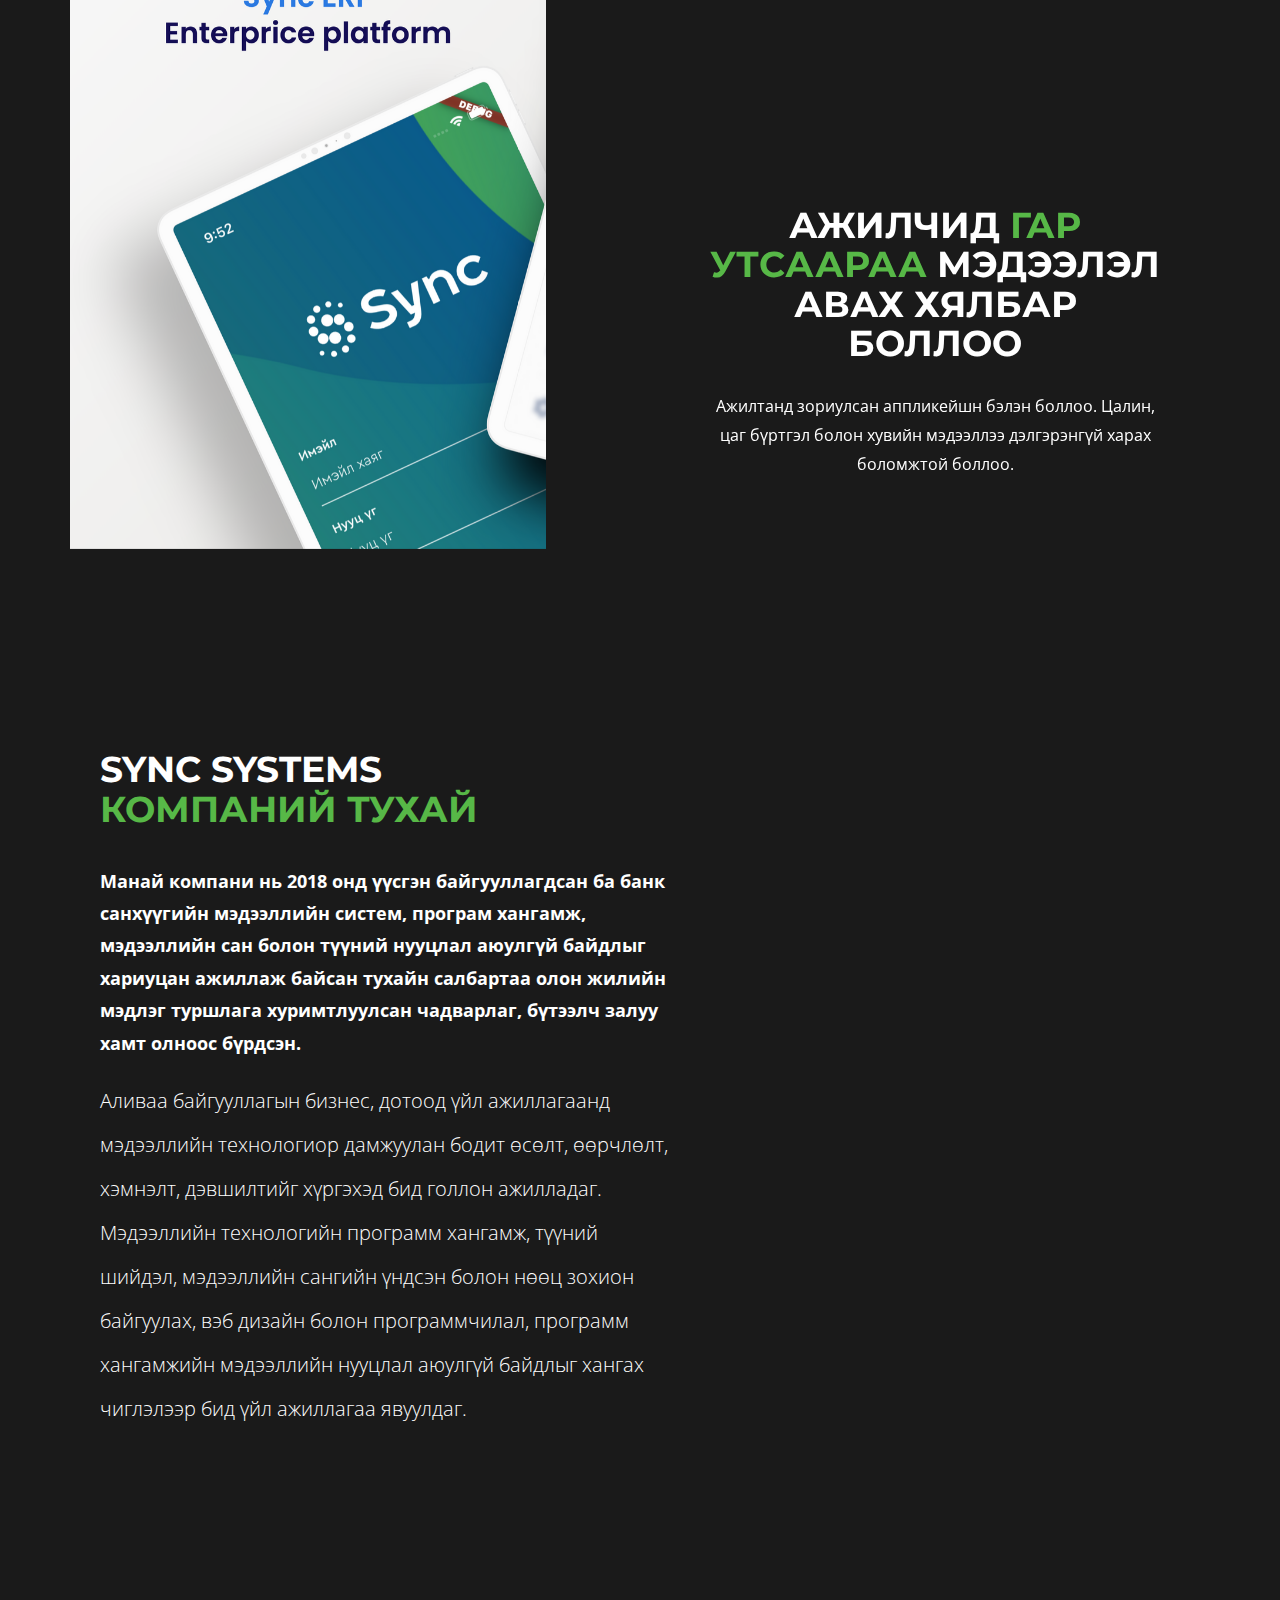
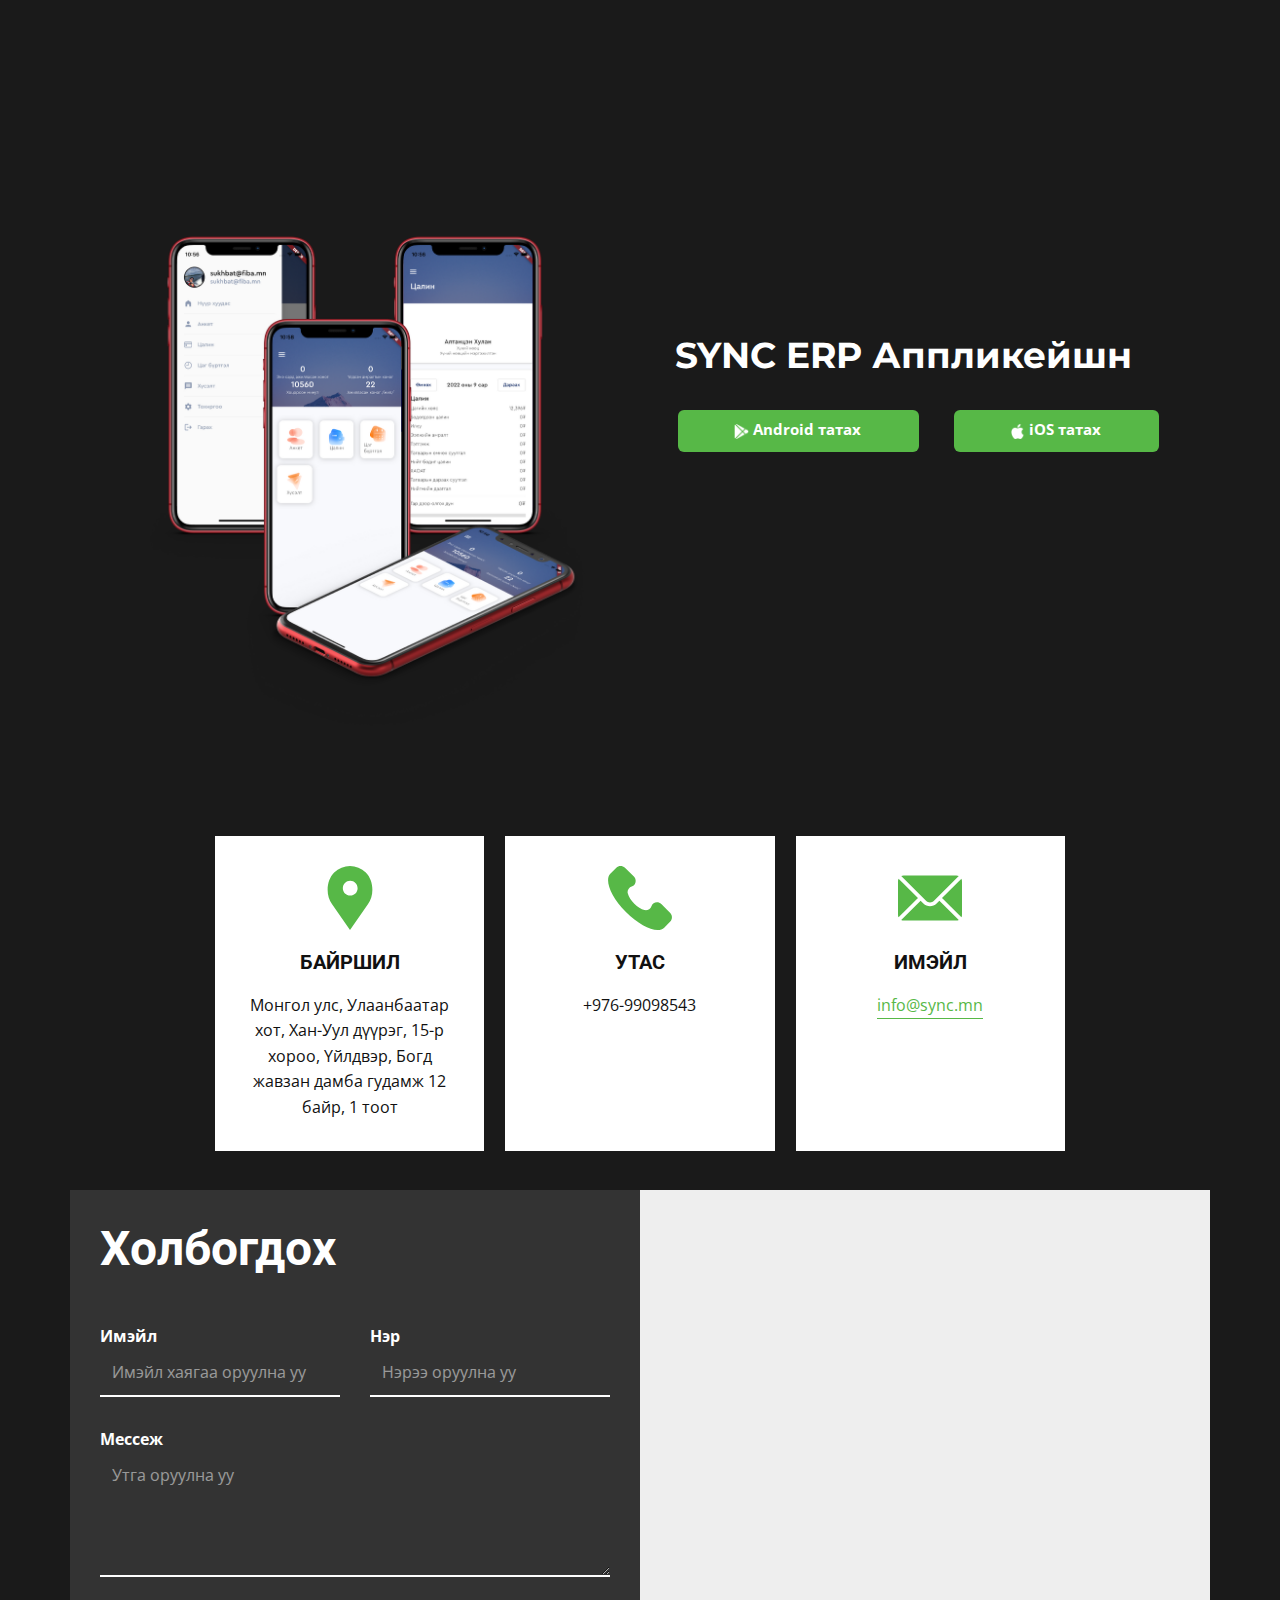
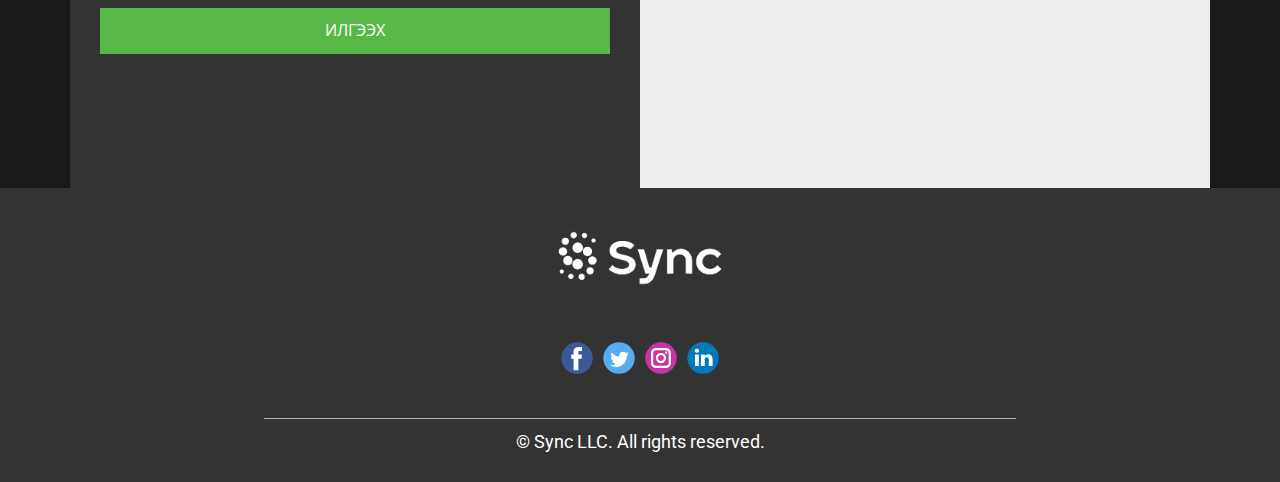
==== commit 5427b0f1: "changes" ====
--- a/index.html
+++ b/index.html
@@ -1,138 +1,182 @@
 <!DOCTYPE html>
-<html style="font-size: 16px;" lang="mn-MN"><head>
-    <meta name="viewport" content="width=device-width, initial-scale=1.0">
-    <meta charset="utf-8">
-    <meta name="keywords" content="We help and solve your business problem., ​TECHNO IS THE BEST AND​DIGITAL IT IN WORLD, ​We focus on ensuring a competitive edge, ​Large payments volume or unique business model?, ​GOT NEW PROJECTWE ARE HERE, About Team, Get a demo">
-    <meta name="description" content="Sync erp синк ирп fiba">
-    <title>Home</title>
-    <link rel="stylesheet" href="nicepage.css" media="screen">
-<link rel="stylesheet" href="Home.css" media="screen">
-    <script class="u-script" type="text/javascript" src="jquery.js" defer=""></script>
-    <script class="u-script" type="text/javascript" src="nicepage.js" defer=""></script>
-    <meta name="generator" content="Nicepage 4.18.5, nicepage.com">
-    <meta property="og:title" content="Sync erp">
-    <meta property="og:description" content="Нүүр хуудас">
-    <meta property="og:image" content="images/AppleiPadPro13InchScreenshot0-17.png">
-    <link rel="icon" href="images/favicon.png">
-    <link id="u-theme-google-font" rel="stylesheet" href="https://fonts.googleapis.com/css?family=Roboto:100,100i,300,300i,400,400i,500,500i,700,700i,900,900i|Open+Sans:300,300i,400,400i,500,500i,600,600i,700,700i,800,800i">
-    <link id="u-page-google-font" rel="stylesheet" href="https://fonts.googleapis.com/css?family=Montserrat:100,100i,200,200i,300,300i,400,400i,500,500i,600,600i,700,700i,800,800i,900,900i">
-    
-    
-    
-    
-    
-    
-    
-    <script type="application/ld+json">{
-		"@context": "http://schema.org",
-		"@type": "Organization",
-		"name": "WebSite2110635",
-		"logo": "images/Synclogo-01.png",
-		"sameAs": []
-}</script>
-    <meta name="theme-color" content="#478ac9">
-    <meta property="og:type" content="website">
-  </head>
-  <body data-home-page="Home.html" data-home-page-title="Home" class="u-body u-white u-xl-mode" data-lang="mn"><header class="u-clearfix u-header u-header" id="sec-6222"><div class="u-clearfix u-sheet u-sheet-1">
-        <a href="Home.html" class="u-image u-logo u-image-1" data-image-width="4167" data-image-height="1667" title="Home">
-          <img src="images/Synclogo-01.png" class="u-logo-image u-logo-image-1">
-        </a>
-        <nav class="u-menu u-menu-one-level u-offcanvas u-menu-1">
-          <div class="menu-collapse" style="font-size: 1rem; letter-spacing: 0px;">
-            <a class="u-button-style u-custom-left-right-menu-spacing u-custom-padding-bottom u-custom-text-active-color u-custom-text-hover-color u-custom-top-bottom-menu-spacing u-nav-link u-text-active-palette-1-base u-text-hover-palette-2-base" href="#">
-              <svg class="u-svg-link" viewBox="0 0 24 24"><use xmlns:xlink="http://www.w3.org/1999/xlink" xlink:href="#menu-hamburger"></use></svg>
-              <svg class="u-svg-content" version="1.1" id="menu-hamburger" viewBox="0 0 16 16" x="0px" y="0px" xmlns:xlink="http://www.w3.org/1999/xlink" xmlns="http://www.w3.org/2000/svg"><g><rect y="1" width="16" height="2"></rect><rect y="7" width="16" height="2"></rect><rect y="13" width="16" height="2"></rect>
-</g></svg>
-            </a>
-          </div>
-          <div class="u-custom-menu u-nav-container">
-            <ul class="u-nav u-unstyled u-nav-1"><li class="u-nav-item"><a class="u-button-style u-nav-link u-text-active-custom-color-1 u-text-hover-custom-color-1" href="Home.html" style="padding: 10px 20px;">Нүүр</a>
-</li><li class="u-nav-item"><a class="u-button-style u-nav-link u-text-active-custom-color-1 u-text-hover-custom-color-1" href="Privacy-policy.html" style="padding: 10px 20px;">Нууцлалын бодлого</a>
-</li><li class="u-nav-item"><a class="u-button-style u-nav-link u-text-active-custom-color-1 u-text-hover-custom-color-1" href="https://erp.sync.mn/intro" style="padding: 10px 20px;">ERP</a>
-</li></ul>
-          </div>
-          <div class="u-custom-menu u-nav-container-collapse">
-            <div class="u-black u-container-style u-inner-container-layout u-opacity u-opacity-95 u-sidenav">
-              <div class="u-inner-container-layout u-sidenav-overflow">
-                <div class="u-menu-close"></div>
-                <ul class="u-align-center u-nav u-popupmenu-items u-unstyled u-nav-2"><li class="u-nav-item"><a class="u-button-style u-nav-link" href="Home.html">Нүүр</a>
-</li><li class="u-nav-item"><a class="u-button-style u-nav-link" href="Privacy-policy.html">Нууцлалын бодлого</a>
-</li><li class="u-nav-item"><a class="u-button-style u-nav-link" href="https://erp.sync.mn/intro">ERP</a>
-</li></ul>
-              </div>
-            </div>
-            <div class="u-black u-menu-overlay u-opacity u-opacity-70"></div>
-          </div>
-        </nav>
-      </div></header>
-    <section class="u-align-left u-clearfix u-grey-90 u-section-1" id="carousel_1464">
-      <div class="u-clearfix u-sheet u-sheet-1">
-        <div class="u-clearfix u-gutter-0 u-layout-wrap u-layout-wrap-1">
-          <div class="u-layout" style="">
-            <div class="u-layout-row" style="">
-              <div class="u-align-left u-container-style u-layout-cell u-right-cell u-size-30 u-size-xs-60 u-layout-cell-1" src="">
-                <div class="u-container-layout u-valign-middle-lg u-valign-middle-md u-valign-middle-sm u-container-layout-1" src="">
-                  <div class="u-image u-image-circle u-image-1" data-image-width="1600" data-image-height="1067" data-animation-name="slideIn" data-animation-duration="2000" data-animation-direction="Up"></div>
-                </div>
-              </div>
-              <div class="u-align-center-sm u-align-center-xs u-container-style u-layout-cell u-left-cell u-size-30 u-size-xs-60 u-layout-cell-2" src="">
-                <div class="u-container-layout u-valign-middle-xl u-container-layout-2">
-                  <h2 class="u-align-center-lg u-align-center-md u-align-center-xl u-custom-font u-font-montserrat u-text u-text-1">
-                    <span class="u-text-custom-color-1"> SYNC ERP</span>&nbsp;ЦОГЦ СИСТЕМ
-                  </h2>
-                  <h6 class="u-align-center-lg u-align-center-md u-align-center-xl u-custom-font u-font-montserrat u-text u-text-2"> SYNC erp нь ажилтнуудын цалингийн мэдээлэл, цагийн тайлан, хувийн мэдээлэл, хүсэлт, хүний нөөцийн үйл ажиллагааг удирддаг.</h6>
-                </div>
-              </div>
-            </div>
-          </div>
-        </div>
-      </div>
-    </section>
-    <section class="u-clearfix u-grey-90 u-section-2" id="sec-95e4">
-      <div class="u-clearfix u-sheet u-valign-middle u-sheet-1">
-        <div class="u-clearfix u-expanded-width u-layout-wrap u-layout-wrap-1">
-          <div class="u-layout">
-            <div class="u-layout-col">
-              <div class="u-size-30">
-                <div class="u-layout-row">
-                  <div class="u-container-style u-layout-cell u-size-30 u-layout-cell-1" data-animation-name="slideIn" data-animation-duration="2000" data-animation-direction="Left">
-                    <div class="u-container-layout u-valign-top-xs u-container-layout-1">
-                      <h2 class="u-custom-font u-font-montserrat u-text u-text-default u-text-1">
-                        <span class="u-text-palette-2-base"></span>
-                        <span class="u-text-custom-color-1">SYNC ERP</span>&nbsp;СИСТЕМ<span style="font-size: 1.875rem;"></span>ИЙН БОЛОМЖУУД
-                      </h2>
-                    </div>
-                  </div>
-                  <div class="u-align-center u-container-style u-grey-80 u-layout-cell u-size-15 u-layout-cell-2">
-                    <div class="u-container-layout u-valign-middle u-container-layout-2"><span class="u-icon u-icon-circle u-text-custom-color-1 u-icon-1"><svg class="u-svg-link" preserveAspectRatio="xMidYMin slice" viewBox="0 0 60 60" style=""><use xmlns:xlink="http://www.w3.org/1999/xlink" xlink:href="#svg-2f5c"></use></svg><svg class="u-svg-content" viewBox="0 0 60 60" x="0px" y="0px" id="svg-2f5c" style="enable-background:new 0 0 60 60;"><g><path d="M42.595,0H17.405C14.977,0,13,1.977,13,4.405v51.189C13,58.023,14.977,60,17.405,60h25.189C45.023,60,47,58.023,47,55.595
+<html style="font-size: 16px" lang="mn-MN">
+    <head>
+        <meta name="viewport" content="width=device-width, initial-scale=1.0" />
+        <meta charset="utf-8" />
+        <meta
+            name="keywords"
+            content="We help and solve your business problem., ​TECHNO IS THE BEST AND​DIGITAL IT IN WORLD, ​We focus on ensuring a competitive edge, ​Large payments volume or unique business model?, ​GOT NEW PROJECTWE ARE HERE, About Team, Get a demo"
+        />
+        <meta name="description" content="Sync erp синк ирп fiba" />
+        <title>Home</title>
+        <link rel="stylesheet" href="nicepage.css" media="screen" />
+        <link rel="stylesheet" href="Home.css" media="screen" />
+        <script class="u-script" type="text/javascript" src="jquery.js" defer=""></script>
+        <script class="u-script" type="text/javascript" src="nicepage.js" defer=""></script>
+        <meta name="generator" content="Nicepage 4.18.5, nicepage.com" />
+        <meta property="og:title" content="Sync erp" />
+        <meta property="og:description" content="Нүүр хуудас" />
+        <meta property="og:image" content="images/AppleiPadPro13InchScreenshot0-17.png" />
+        <link rel="icon" href="images/favicon.png" />
+        <link id="u-theme-google-font" rel="stylesheet" href="https://fonts.googleapis.com/css?family=Roboto:100,100i,300,300i,400,400i,500,500i,700,700i,900,900i|Open+Sans:300,300i,400,400i,500,500i,600,600i,700,700i,800,800i" />
+        <link id="u-page-google-font" rel="stylesheet" href="https://fonts.googleapis.com/css?family=Montserrat:100,100i,200,200i,300,300i,400,400i,500,500i,600,600i,700,700i,800,800i,900,900i" />
+
+        <script type="application/ld+json">
+            {
+                "@context": "http://schema.org",
+                "@type": "Organization",
+                "name": "WebSite2110635",
+                "logo": "images/Synclogo-01.png",
+                "sameAs": []
+            }
+        </script>
+        <meta name="theme-color" content="#478ac9" />
+        <meta property="og:type" content="website" />
+    </head>
+    <body data-home-page="Home.html" data-home-page-title="Home" class="u-body u-white u-xl-mode" data-lang="mn">
+        <header class="u-clearfix u-header u-header" id="sec-6222">
+            <div class="u-clearfix u-sheet u-sheet-1">
+                <a href="Home.html" class="u-image u-logo u-image-1" data-image-width="4167" data-image-height="1667" title="Home">
+                    <img src="images/Synclogo-01.png" class="u-logo-image u-logo-image-1" />
+                </a>
+                <nav class="u-menu u-menu-one-level u-offcanvas u-menu-1">
+                    <div class="menu-collapse" style="font-size: 1rem; letter-spacing: 0px">
+                        <a
+                            class="u-button-style u-custom-left-right-menu-spacing u-custom-padding-bottom u-custom-text-active-color u-custom-text-hover-color u-custom-top-bottom-menu-spacing u-nav-link u-text-active-palette-1-base u-text-hover-palette-2-base"
+                            href="#"
+                        >
+                            <svg class="u-svg-link" viewBox="0 0 24 24"><use xmlns:xlink="http://www.w3.org/1999/xlink" xlink:href="#menu-hamburger"></use></svg>
+                            <svg class="u-svg-content" version="1.1" id="menu-hamburger" viewBox="0 0 16 16" x="0px" y="0px" xmlns:xlink="http://www.w3.org/1999/xlink" xmlns="http://www.w3.org/2000/svg">
+                                <g>
+                                    <rect y="1" width="16" height="2"></rect>
+                                    <rect y="7" width="16" height="2"></rect>
+                                    <rect y="13" width="16" height="2"></rect>
+                                </g>
+                            </svg>
+                        </a>
+                    </div>
+                    <div class="u-custom-menu u-nav-container">
+                        <ul class="u-nav u-unstyled u-nav-1">
+                            <li class="u-nav-item"><a class="u-button-style u-nav-link u-text-active-custom-color-1 u-text-hover-custom-color-1" href="Home.html" style="padding: 10px 20px">Нүүр</a></li>
+                            <li class="u-nav-item"><a class="u-button-style u-nav-link u-text-active-custom-color-1 u-text-hover-custom-color-1" href="Privacy-policy.html" style="padding: 10px 20px">Нууцлалын бодлого</a></li>
+                            <li class="u-nav-item"><a class="u-button-style u-nav-link u-text-active-custom-color-1 u-text-hover-custom-color-1" href="https://erp.sync.mn/intro" style="padding: 10px 20px">ERP</a></li>
+                        </ul>
+                    </div>
+                    <div class="u-custom-menu u-nav-container-collapse">
+                        <div class="u-black u-container-style u-inner-container-layout u-opacity u-opacity-95 u-sidenav">
+                            <div class="u-inner-container-layout u-sidenav-overflow">
+                                <div class="u-menu-close"></div>
+                                <ul class="u-align-center u-nav u-popupmenu-items u-unstyled u-nav-2">
+                                    <li class="u-nav-item"><a class="u-button-style u-nav-link" href="Home.html">Нүүр</a></li>
+                                    <li class="u-nav-item"><a class="u-button-style u-nav-link" href="Privacy-policy.html">Нууцлалын бодлого</a></li>
+                                    <li class="u-nav-item"><a class="u-button-style u-nav-link" href="https://erp.sync.mn/intro">ERP</a></li>
+                                </ul>
+                            </div>
+                        </div>
+                        <div class="u-black u-menu-overlay u-opacity u-opacity-70"></div>
+                    </div>
+                </nav>
+            </div>
+        </header>
+        <section class="u-align-left u-clearfix u-grey-90 u-section-1" id="carousel_1464">
+            <div class="u-clearfix u-sheet u-sheet-1">
+                <div class="u-clearfix u-gutter-0 u-layout-wrap u-layout-wrap-1">
+                    <div class="u-layout" style="">
+                        <div class="u-layout-row" style="">
+                            <div class="u-align-left u-container-style u-layout-cell u-right-cell u-size-30 u-size-xs-60 u-layout-cell-1" src="">
+                                <div class="u-container-layout u-valign-middle-lg u-valign-middle-md u-valign-middle-sm u-container-layout-1" src="">
+                                    <div class="u-image u-image-circle u-image-1" data-image-width="1600" data-image-height="1067" data-animation-name="slideIn" data-animation-duration="2000" data-animation-direction="Up"></div>
+                                </div>
+                            </div>
+                            <div class="u-align-center-sm u-align-center-xs u-container-style u-layout-cell u-left-cell u-size-30 u-size-xs-60 u-layout-cell-2" src="">
+                                <div class="u-container-layout u-valign-middle-xl u-container-layout-2">
+                                    <h2 class="u-align-center-lg u-align-center-md u-align-center-xl u-custom-font u-font-montserrat u-text u-text-1"><span class="u-text-custom-color-1"> SYNC ERP</span>&nbsp;ЦОГЦ СИСТЕМ</h2>
+                                    <h6 class="u-align-center-lg u-align-center-md u-align-center-xl u-custom-font u-font-montserrat u-text u-text-2">
+                                        SYNC erp нь ажилтнуудын цалингийн мэдээлэл, цагийн тайлан, хувийн мэдээлэл, хүсэлт, хүний нөөцийн үйл ажиллагааг удирддаг.
+                                    </h6>
+                                </div>
+                            </div>
+                        </div>
+                    </div>
+                </div>
+            </div>
+        </section>
+        <section class="u-clearfix u-grey-90 u-section-2" id="sec-95e4">
+            <div class="u-clearfix u-sheet u-valign-middle u-sheet-1">
+                <div class="u-clearfix u-expanded-width u-layout-wrap u-layout-wrap-1">
+                    <div class="u-layout">
+                        <div class="u-layout-col">
+                            <div class="u-size-30">
+                                <div class="u-layout-row">
+                                    <div class="u-container-style u-layout-cell u-size-30 u-layout-cell-1" data-animation-name="slideIn" data-animation-duration="2000" data-animation-direction="Left">
+                                        <div class="u-container-layout u-valign-top-xs u-container-layout-1">
+                                            <h2 class="u-custom-font u-font-montserrat u-text u-text-default u-text-1">
+                                                <span class="u-text-palette-2-base"></span>
+                                                <span class="u-text-custom-color-1">SYNC ERP</span>&nbsp;СИСТЕМ<span style="font-size: 1.875rem"></span>ИЙН БОЛОМЖУУД
+                                            </h2>
+                                        </div>
+                                    </div>
+                                    <div class="u-align-center u-container-style u-grey-80 u-layout-cell u-size-15 u-layout-cell-2">
+                                        <div class="u-container-layout u-valign-middle u-container-layout-2">
+                                            <span class="u-icon u-icon-circle u-text-custom-color-1 u-icon-1"
+                                                ><svg class="u-svg-link" preserveAspectRatio="xMidYMin slice" viewBox="0 0 60 60" style=""><use xmlns:xlink="http://www.w3.org/1999/xlink" xlink:href="#svg-2f5c"></use></svg
+                                                ><svg class="u-svg-content" viewBox="0 0 60 60" x="0px" y="0px" id="svg-2f5c" style="enable-background: new 0 0 60 60">
+                                                    <g>
+                                                        <path
+                                                            d="M42.595,0H17.405C14.977,0,13,1.977,13,4.405v51.189C13,58.023,14.977,60,17.405,60h25.189C45.023,60,47,58.023,47,55.595
 		V4.405C47,1.977,45.023,0,42.595,0z M15,8h30v38H15V8z M17.405,2h25.189C43.921,2,45,3.079,45,4.405V6H15V4.405
-		C15,3.079,16.079,2,17.405,2z M42.595,58H17.405C16.079,58,15,56.921,15,55.595V48h30v7.595C45,56.921,43.921,58,42.595,58z"></path><path d="M30,49c-2.206,0-4,1.794-4,4s1.794,4,4,4s4-1.794,4-4S32.206,49,30,49z M30,55c-1.103,0-2-0.897-2-2s0.897-2,2-2
-		s2,0.897,2,2S31.103,55,30,55z"></path><path d="M26,5h4c0.553,0,1-0.447,1-1s-0.447-1-1-1h-4c-0.553,0-1,0.447-1,1S25.447,5,26,5z"></path><path d="M33,5h1c0.553,0,1-0.447,1-1s-0.447-1-1-1h-1c-0.553,0-1,0.447-1,1S32.447,5,33,5z"></path><path d="M56.612,4.569c-0.391-0.391-1.023-0.391-1.414,0s-0.391,1.023,0,1.414c3.736,3.736,3.736,9.815,0,13.552
+		C15,3.079,16.079,2,17.405,2z M42.595,58H17.405C16.079,58,15,56.921,15,55.595V48h30v7.595C45,56.921,43.921,58,42.595,58z"
+                                                        ></path>
+                                                        <path
+                                                            d="M30,49c-2.206,0-4,1.794-4,4s1.794,4,4,4s4-1.794,4-4S32.206,49,30,49z M30,55c-1.103,0-2-0.897-2-2s0.897-2,2-2
+		s2,0.897,2,2S31.103,55,30,55z"
+                                                        ></path>
+                                                        <path d="M26,5h4c0.553,0,1-0.447,1-1s-0.447-1-1-1h-4c-0.553,0-1,0.447-1,1S25.447,5,26,5z"></path>
+                                                        <path d="M33,5h1c0.553,0,1-0.447,1-1s-0.447-1-1-1h-1c-0.553,0-1,0.447-1,1S32.447,5,33,5z"></path>
+                                                        <path
+                                                            d="M56.612,4.569c-0.391-0.391-1.023-0.391-1.414,0s-0.391,1.023,0,1.414c3.736,3.736,3.736,9.815,0,13.552
 		c-0.391,0.391-0.391,1.023,0,1.414c0.195,0.195,0.451,0.293,0.707,0.293s0.512-0.098,0.707-0.293
-		C61.128,16.434,61.128,9.085,56.612,4.569z"></path><path d="M52.401,6.845c-0.391-0.391-1.023-0.391-1.414,0s-0.391,1.023,0,1.414c1.237,1.237,1.918,2.885,1.918,4.639
+		C61.128,16.434,61.128,9.085,56.612,4.569z"
+                                                        ></path>
+                                                        <path
+                                                            d="M52.401,6.845c-0.391-0.391-1.023-0.391-1.414,0s-0.391,1.023,0,1.414c1.237,1.237,1.918,2.885,1.918,4.639
 		s-0.681,3.401-1.918,4.638c-0.391,0.391-0.391,1.023,0,1.414c0.195,0.195,0.451,0.293,0.707,0.293s0.512-0.098,0.707-0.293
-		c1.615-1.614,2.504-3.764,2.504-6.052S54.017,8.459,52.401,6.845z"></path><path d="M4.802,5.983c0.391-0.391,0.391-1.023,0-1.414s-1.023-0.391-1.414,0c-4.516,4.516-4.516,11.864,0,16.38
+		c1.615-1.614,2.504-3.764,2.504-6.052S54.017,8.459,52.401,6.845z"
+                                                        ></path>
+                                                        <path
+                                                            d="M4.802,5.983c0.391-0.391,0.391-1.023,0-1.414s-1.023-0.391-1.414,0c-4.516,4.516-4.516,11.864,0,16.38
 		c0.195,0.195,0.451,0.293,0.707,0.293s0.512-0.098,0.707-0.293c0.391-0.391,0.391-1.023,0-1.414
-		C1.065,15.799,1.065,9.72,4.802,5.983z"></path><path d="M9.013,6.569c-0.391-0.391-1.023-0.391-1.414,0c-1.615,1.614-2.504,3.764-2.504,6.052s0.889,4.438,2.504,6.053
+		C1.065,15.799,1.065,9.72,4.802,5.983z"
+                                                        ></path>
+                                                        <path
+                                                            d="M9.013,6.569c-0.391-0.391-1.023-0.391-1.414,0c-1.615,1.614-2.504,3.764-2.504,6.052s0.889,4.438,2.504,6.053
 		c0.195,0.195,0.451,0.293,0.707,0.293s0.512-0.098,0.707-0.293c0.391-0.391,0.391-1.023,0-1.414
-		c-1.237-1.237-1.918-2.885-1.918-4.639S7.775,9.22,9.013,7.983C9.403,7.593,9.403,6.96,9.013,6.569z"></path>
-</g></svg></span>
-                      <h5 class="u-custom-font u-font-montserrat u-text u-text-default u-text-2"> Аппликейшн</h5>
-                      <p class="u-custom-font u-font-montserrat u-text u-text-3"> Ажилтан өөрийн мэдээллийг гар утасны аппликейшнээр хялбар ашиглах боломжтой</p>
-                    </div>
-                  </div>
-                  <div class="u-align-center u-container-style u-layout-cell u-shape-rectangle u-size-15 u-layout-cell-3">
-                    <div class="u-container-layout u-valign-middle u-container-layout-3"><span class="u-file-icon u-icon u-text-custom-color-1 u-icon-2"><img src="images/9193c476.png" alt=""></span>
-                      <h5 class="u-custom-font u-font-montserrat u-text u-text-default u-text-4"> Агуулахын менежментийн систем</h5>
-                      <p class="u-custom-font u-font-montserrat u-text u-text-5"> Агуулахын менежментийн систем</p>
-                    </div>
-                  </div>
-                </div>
-              </div>
-              <div class="u-size-30">
-                <div class="u-layout-row">
-                  <div class="u-align-center u-container-style u-layout-cell u-size-15 u-layout-cell-4">
-                    <div class="u-container-layout u-valign-middle u-container-layout-4"><span class="u-icon u-icon-circle u-text-custom-color-1 u-icon-3"><svg class="u-svg-link" preserveAspectRatio="xMidYMin slice" viewBox="0 0 60 60" style=""><use xmlns:xlink="http://www.w3.org/1999/xlink" xlink:href="#svg-d918"></use></svg><svg class="u-svg-content" viewBox="0 0 60 60" x="0px" y="0px" id="svg-d918" style="enable-background:new 0 0 60 60;"><path d="M55.014,45.389l-9.553-4.776C44.56,40.162,44,39.256,44,38.248v-3.381c0.229-0.28,0.47-0.599,0.719-0.951
+		c-1.237-1.237-1.918-2.885-1.918-4.639S7.775,9.22,9.013,7.983C9.403,7.593,9.403,6.96,9.013,6.569z"
+                                                        ></path>
+                                                    </g></svg
+                                            ></span>
+                                            <h5 class="u-custom-font u-font-montserrat u-text u-text-default u-text-2">Аппликейшн</h5>
+                                            <p class="u-custom-font u-font-montserrat u-text u-text-3">Ажилтан өөрийн мэдээллийг гар утасны аппликейшнээр хялбар ашиглах боломжтой</p>
+                                        </div>
+                                    </div>
+                                    <div class="u-align-center u-container-style u-layout-cell u-shape-rectangle u-size-15 u-layout-cell-3">
+                                        <div class="u-container-layout u-valign-middle u-container-layout-3">
+                                            <span class="u-file-icon u-icon u-text-custom-color-1 u-icon-2"><img src="images/9193c476.png" alt="" /></span>
+                                            <h5 class="u-custom-font u-font-montserrat u-text u-text-default u-text-4">Агуулахын менежментийн систем</h5>
+                                            <p class="u-custom-font u-font-montserrat u-text u-text-5">Агуулахын менежментийн систем</p>
+                                        </div>
+                                    </div>
+                                </div>
+                            </div>
+                            <div class="u-size-30">
+                                <div class="u-layout-row">
+                                    <div class="u-align-center u-container-style u-layout-cell u-size-15 u-layout-cell-4">
+                                        <div class="u-container-layout u-valign-middle u-container-layout-4">
+                                            <span class="u-icon u-icon-circle u-text-custom-color-1 u-icon-3"
+                                                ><svg class="u-svg-link" preserveAspectRatio="xMidYMin slice" viewBox="0 0 60 60" style=""><use xmlns:xlink="http://www.w3.org/1999/xlink" xlink:href="#svg-d918"></use></svg
+                                                ><svg class="u-svg-content" viewBox="0 0 60 60" x="0px" y="0px" id="svg-d918" style="enable-background: new 0 0 60 60">
+                                                    <path
+                                                        d="M55.014,45.389l-9.553-4.776C44.56,40.162,44,39.256,44,38.248v-3.381c0.229-0.28,0.47-0.599,0.719-0.951
 	c1.239-1.75,2.232-3.698,2.954-5.799C49.084,27.47,50,26.075,50,24.5v-4c0-0.963-0.36-1.896-1-2.625v-5.319
 	c0.056-0.55,0.276-3.824-2.092-6.525C44.854,3.688,41.521,2.5,37,2.5s-7.854,1.188-9.908,3.53c-1.435,1.637-1.918,3.481-2.064,4.805
 	C23.314,9.949,21.294,9.5,19,9.5c-10.389,0-10.994,8.855-11,9v4.579c-0.648,0.706-1,1.521-1,2.33v3.454
@@ -162,271 +206,448 @@
 	c-0.034-0.722,0.009-2.935,1.623-4.776C30.253,5.458,33.081,4.5,37,4.5c3.905,0,6.727,0.951,8.386,2.828
 	c1.947,2.201,1.625,5.017,1.623,5.041L47,18.728l0.33,0.298C47.762,19.416,48,19.939,48,20.5v4c0,0.873-0.572,1.637-1.422,1.899
 	l-0.498,0.153l-0.16,0.495c-0.669,2.081-1.622,4.003-2.834,5.713c-0.297,0.421-0.586,0.794-0.837,1.079L42,34.123v4.125
-	c0,1.77,0.983,3.361,2.566,4.153l9.553,4.776C56.513,48.374,58,50.78,58,53.457V55.5z"></path></svg></span>
-                      <h5 class="u-custom-font u-font-montserrat u-text u-text-default u-text-6"> Хүний нөөцийн удирдлагын систем</h5>
-                      <p class="u-custom-font u-font-montserrat u-text u-text-7"> Хүний нөөцийн өдөр тутмын үйл ажиллагааны автоматжуулалт </p>
-                    </div>
-                  </div>
-                  <div class="u-align-center u-container-style u-grey-80 u-layout-cell u-size-15 u-layout-cell-5" data-animation-name="slideIn" data-animation-duration="2000" data-animation-direction="Up">
-                    <div class="u-container-layout u-container-layout-5"><span class="u-icon u-icon-circle u-text-custom-color-1 u-icon-4"><svg class="u-svg-link" preserveAspectRatio="xMidYMin slice" viewBox="0 0 60 60" style=""><use xmlns:xlink="http://www.w3.org/1999/xlink" xlink:href="#svg-11fc"></use></svg><svg class="u-svg-content" viewBox="0 0 60 60" x="0px" y="0px" id="svg-11fc" style="enable-background:new 0 0 60 60;"><g><path d="M57,4h-7V1c0-0.553-0.447-1-1-1h-7c-0.553,0-1,0.447-1,1v3H19V1c0-0.553-0.447-1-1-1h-7c-0.553,0-1,0.447-1,1v3H3
+	c0,1.77,0.983,3.361,2.566,4.153l9.553,4.776C56.513,48.374,58,50.78,58,53.457V55.5z"
+                                                    ></path></svg
+                                            ></span>
+                                            <h5 class="u-custom-font u-font-montserrat u-text u-text-default u-text-6">Хүний нөөцийн удирдлагын систем</h5>
+                                            <p class="u-custom-font u-font-montserrat u-text u-text-7">Хүний нөөцийн өдөр тутмын үйл ажиллагааны автоматжуулалт</p>
+                                        </div>
+                                    </div>
+                                    <div class="u-align-center u-container-style u-grey-80 u-layout-cell u-size-15 u-layout-cell-5" data-animation-name="slideIn" data-animation-duration="2000" data-animation-direction="Up">
+                                        <div class="u-container-layout u-container-layout-5">
+                                            <span class="u-icon u-icon-circle u-text-custom-color-1 u-icon-4"
+                                                ><svg class="u-svg-link" preserveAspectRatio="xMidYMin slice" viewBox="0 0 60 60" style=""><use xmlns:xlink="http://www.w3.org/1999/xlink" xlink:href="#svg-11fc"></use></svg
+                                                ><svg class="u-svg-content" viewBox="0 0 60 60" x="0px" y="0px" id="svg-11fc" style="enable-background: new 0 0 60 60">
+                                                    <g>
+                                                        <path
+                                                            d="M57,4h-7V1c0-0.553-0.447-1-1-1h-7c-0.553,0-1,0.447-1,1v3H19V1c0-0.553-0.447-1-1-1h-7c-0.553,0-1,0.447-1,1v3H3
 		C2.447,4,2,4.447,2,5v11v43c0,0.553,0.447,1,1,1h54c0.553,0,1-0.447,1-1V16V5C58,4.447,57.553,4,57,4z M43,2h5v3v3h-5V5V2z M12,2h5
 		v3v3h-5V5V2z M4,6h6v3c0,0.553,0.447,1,1,1h7c0.553,0,1-0.447,1-1V6h22v3c0,0.553,0.447,1,1,1h7c0.553,0,1-0.447,1-1V6h6v9H4V6z
-		 M4,58V17h52v41H4z"></path><path d="M38,23h-7h-2h-7h-2h-9v9v2v7v2v9h9h2h7h2h7h2h9v-9v-2v-7v-2v-9h-9H38z M31,25h7v7h-7V25z M38,41h-7v-7h7V41z M22,34h7v7h-7
+		 M4,58V17h52v41H4z"
+                                                        ></path>
+                                                        <path
+                                                            d="M38,23h-7h-2h-7h-2h-9v9v2v7v2v9h9h2h7h2h7h2h9v-9v-2v-7v-2v-9h-9H38z M31,25h7v7h-7V25z M38,41h-7v-7h7V41z M22,34h7v7h-7
 		V34z M22,25h7v7h-7V25z M13,25h7v7h-7V25z M13,34h7v7h-7V34z M20,50h-7v-7h7V50z M29,50h-7v-7h7V50z M38,50h-7v-7h7V50z M47,50h-7
-		v-7h7V50z M47,41h-7v-7h7V41z M47,25v7h-7v-7H47z"></path>
-</g></svg></span>
-                      <h5 class="u-custom-font u-font-montserrat u-text u-text-default u-text-8"> Цаг бүртгэл</h5>
-                      <p class="u-custom-font u-font-montserrat u-text u-text-9"> Ажилтнуудын ажлын цагтай хамааралтай бүх үе шатуудыг хяналт, автоматжуулалт</p>
-                    </div>
-                  </div>
-                  <div class="u-align-center u-container-style u-layout-cell u-size-15 u-layout-cell-6">
-                    <div class="u-container-layout u-valign-middle u-container-layout-6"><span class="u-file-icon u-icon u-text-custom-color-1 u-icon-5"><img src="images/77f54a68.png" alt=""></span>
-                      <h5 class="u-custom-font u-font-montserrat u-text u-text-default u-text-10"> Цалингийн удирдлагын систем</h5>
-                      <p class="u-custom-font u-font-montserrat u-text u-text-11"> Цаг бүртгэлтэй холбоотойгоор цалин тооцооны үйл ажиллагааг автоматжуулсан</p>
-                    </div>
-                  </div>
-                  <div class="u-align-center u-container-style u-custom-color-1 u-layout-cell u-size-15 u-layout-cell-7" data-animation-name="slideIn" data-animation-duration="2000" data-animation-direction="Right">
-                    <div class="u-container-layout u-valign-middle u-container-layout-7">
-                      <a href="https://erp.sync.mn/intro" class="u-active-white u-border-none u-btn u-button-style u-hover-white u-white u-btn-1" target="_blank">дэлгэрэнгүй</a>
-                    </div>
-                  </div>
-                </div>
-              </div>
-            </div>
-          </div>
-        </div>
-      </div>
-    </section>
-    <section class="u-align-center u-clearfix u-grey-90 u-section-3" id="carousel_087d">
-      <div class="u-clearfix u-sheet u-sheet-1">
-        <div class="u-clearfix u-expanded-width u-gutter-40 u-layout-wrap u-layout-wrap-1">
-          <div class="u-gutter-0 u-layout">
-            <div class="u-layout-row">
-              <div class="u-align-left u-container-style u-layout-cell u-size-30 u-layout-cell-1">
-                <div class="u-container-layout u-container-layout-1">
-                  <img class="u-expanded-width-xs u-image u-image-contain u-image-1" src="images/AppleiPadPro13InchScreenshot0.png" data-image-width="810" data-image-height="1080" data-animation-name="zoomIn" data-animation-duration="2000" data-animation-direction="">
-                </div>
-              </div>
-              <div class="u-align-center u-container-style u-layout-cell u-shape-rectangle u-size-30 u-layout-cell-2">
-                <div class="u-container-layout u-valign-middle-sm u-valign-middle-xs u-container-layout-2">
-                  <div class="u-align-center u-container-style u-expanded-width-lg u-expanded-width-md u-group u-shape-rectangle u-group-1" data-animation-name="slideIn" data-animation-duration="2000" data-animation-direction="Right">
-                    <div class="u-container-layout u-valign-middle-xl u-container-layout-3">
-                      <h2 class="u-custom-font u-font-montserrat u-text u-text-1"> АЖИЛЧИД&nbsp;<span class="u-text-custom-color-1">ГАР УТСААРАА</span>&nbsp;МЭДЭЭЛЭЛ АВАХ ХЯЛБАР БОЛЛОО
-                      </h2>
-                      <p class="u-text u-text-font u-text-2"> Ажилтанд зориулсан аппликейшн бэлэн боллоо. Цалин, цаг бүртгэл болон хувийн мэдээллээ дэлгэрэнгүй харах боломжтой боллоо.</p>
-                    </div>
-                  </div>
-                </div>
-              </div>
-            </div>
-          </div>
-        </div>
-      </div>
-    </section>
-    <section class="u-clearfix u-grey-90 u-section-4" id="carousel_17a9">
-      <div class="u-clearfix u-sheet u-valign-middle-md u-valign-middle-sm u-valign-middle-xs u-sheet-1">
-        <div class="u-container-style u-expanded-width-md u-expanded-width-sm u-expanded-width-xs u-group u-group-1">
-          <div class="u-container-layout u-container-layout-1">
-            <h2 class="u-custom-font u-font-montserrat u-text u-text-1"> SYNC SYSTEMS<br>
-              <span class="u-text-custom-color-1">КОМПАНИЙ ТУХАЙ</span>
-            </h2>
-            <p class="u-text u-text-2"> Манай компани нь 2018 онд үүсгэн байгууллагдсан ба банк санхүүгийн мэдээллийн систем, програм хангамж, мэдээллийн сан болон түүний нууцлал аюулгүй байдлыг хариуцан ажиллаж байсан тухайн салбартаа олон жилийн мэдлэг туршлага хуримтлуулсан чадварлаг, бүтээлч залуу хамт олноос бүрдсэн. </p>
-            <p class="u-text u-text-3"> Аливаа байгууллагын бизнес, дотоод үйл ажиллагаанд мэдээллийн технологиор дамжуулан бодит өсөлт, өөрчлөлт, хэмнэлт, дэвшилтийг хүргэхэд бид голлон ажилладаг. Мэдээллийн технологийн пр​ограмм хангамж, түүний шийдэл, мэдээллийн сангийн үндсэн болон нөөц зохион байгуулах, вэб дизайн болон программчилал, программ хангамжийн мэдээллийн нууцлал аюулгүй байдлыг хангах чиглэлээр бид үйл ажиллагаа явуулдаг.</p>
-          </div>
-        </div>
-        <div class="u-expanded-width-md u-expanded-width-sm u-expanded-width-xs u-layout-grid u-list u-list-1">
-          <div class="u-repeater u-repeater-1">
-            <div class="u-container-style u-list-item u-repeater-item u-shape-rectangle" data-animation-name="flipIn" data-animation-duration="2000" data-animation-direction="X">
-              <div class="u-container-layout u-similar-container u-container-layout-2"><span class="u-align-left u-icon u-text-custom-color-1 u-icon-1"><svg class="u-svg-link" preserveAspectRatio="xMidYMin slice" viewBox="0 0 95.333 95.332" style=""><use xmlns:xlink="http://www.w3.org/1999/xlink" xlink:href="#svg-a13b"></use></svg><svg class="u-svg-content" viewBox="0 0 95.333 95.332" x="0px" y="0px" id="svg-a13b" style="enable-background:new 0 0 95.333 95.332;"><g><g><path d="M30.512,43.939c-2.348-0.676-4.696-1.019-6.98-1.019c-3.527,0-6.47,0.806-8.752,1.793    c2.2-8.054,7.485-21.951,18.013-23.516c0.975-0.145,1.774-0.85,2.04-1.799l2.301-8.23c0.194-0.696,0.079-1.441-0.318-2.045    s-1.035-1.007-1.75-1.105c-0.777-0.106-1.569-0.16-2.354-0.16c-12.637,0-25.152,13.19-30.433,32.076    c-3.1,11.08-4.009,27.738,3.627,38.223c4.273,5.867,10.507,9,18.529,9.313c0.033,0.001,0.065,0.002,0.098,0.002    c9.898,0,18.675-6.666,21.345-16.209c1.595-5.705,0.874-11.688-2.032-16.851C40.971,49.307,36.236,45.586,30.512,43.939z"></path><path d="M92.471,54.413c-2.875-5.106-7.61-8.827-13.334-10.474c-2.348-0.676-4.696-1.019-6.979-1.019    c-3.527,0-6.471,0.806-8.753,1.793c2.2-8.054,7.485-21.951,18.014-23.516c0.975-0.145,1.773-0.85,2.04-1.799l2.301-8.23    c0.194-0.696,0.079-1.441-0.318-2.045c-0.396-0.604-1.034-1.007-1.75-1.105c-0.776-0.106-1.568-0.16-2.354-0.16    c-12.637,0-25.152,13.19-30.434,32.076c-3.099,11.08-4.008,27.738,3.629,38.225c4.272,5.866,10.507,9,18.528,9.312    c0.033,0.001,0.065,0.002,0.099,0.002c9.897,0,18.675-6.666,21.345-16.209C96.098,65.559,95.376,59.575,92.471,54.413z"></path>
-</g>
-</g></svg></span>
-                <p class="u-text u-text-4"> Систем администратор, дата төв зохион байгуулах, мэдээллийн сангийн зохион байгуулалт, систем анализ, асуудал шийдвэрлэх дадлага туршлага чиглэлээр 15 жилийн туршлагатай.</p>
-                <div alt="" class="u-image u-image-circle u-image-1" data-image-width="1035" data-image-height="1080"></div>
-                <h5 class="u-text u-text-5"> Лочинжалбуу Хатанбаатар</h5>
-                <h5 class="u-custom-font u-text u-text-font u-text-6"> khatnaa@sync.mn</h5>
-              </div>
-            </div>
-            <div class="u-container-style u-list-item u-repeater-item u-shape-rectangle" data-animation-name="flipIn" data-animation-duration="2000" data-animation-direction="X">
-              <div class="u-container-layout u-similar-container u-container-layout-3"><span class="u-align-left u-icon u-text-custom-color-1 u-icon-2"><svg class="u-svg-link" preserveAspectRatio="xMidYMin slice" viewBox="0 0 351.128 351.128" style=""><use xmlns:xlink="http://www.w3.org/1999/xlink" xlink:href="#svg-c1b6"></use></svg><svg class="u-svg-content" viewBox="0 0 351.128 351.128" x="0px" y="0px" id="svg-c1b6" style="enable-background:new 0 0 351.128 351.128;"><g><path d="M72.326,147.33c4.284-26.928,37.944-55.692,64.26-56.304c1.836,0,3.672-0.612,4.896-1.836   c1.224-0.612,2.448-1.224,3.06-3.06c9.18-17.136,4.284-30.6-11.016-41.616c-17.748-12.852-45.9,0-59.976,11.628   C38.054,85.518,1.946,136.313,3.782,184.662c-6.12,32.437-4.896,67.32,4.284,96.084c6.12,18.36,23.868,27.54,42.228,28.764   c18.36,1.225,56.304,6.732,72.828-4.283c16.524-11.017,17.748-32.437,19.584-50.796c1.836-20.196,7.344-58.141-9.792-74.053   C115.778,165.078,66.818,181.602,72.326,147.33z"></path><path d="M274.286,147.33c4.284-26.928,37.943-55.692,64.26-56.304c1.836,0,3.672-0.612,4.896-1.836   c1.225-0.612,2.448-1.224,3.061-3.06c9.18-17.136,4.284-30.6-11.016-41.616c-17.748-12.852-45.9,0-59.977,11.628   c-35.496,29.376-71.604,80.172-69.768,128.52c-6.12,32.437-4.896,67.32,4.283,96.084c6.12,18.36,23.868,27.54,42.229,28.764   c18.36,1.225,56.304,6.732,72.828-4.283c16.523-11.017,17.748-32.437,19.584-50.796c1.836-20.196,7.344-58.141-9.792-74.053   C317.738,165.078,268.166,181.602,274.286,147.33z"></path>
-</g></svg></span>
-                <p class="u-text u-text-7"> Төслийн удирдлага,&nbsp;<br>Төлбөр тооцооны систем,<br>Банкны систем,<br>20 жилийн туршлагатай.
-                </p>
-                <div alt="" class="u-image u-image-circle u-image-2" data-image-width="415" data-image-height="461"></div>
-                <h5 class="u-text u-text-8"> Ичинноров Орхонхүү</h5>
-                <h5 class="u-custom-font u-text u-text-font u-text-9">orkhoo@sync.mn</h5>
-              </div>
-            </div>
-            <div class="u-container-style u-list-item u-repeater-item u-shape-rectangle" data-animation-name="flipIn" data-animation-duration="2000" data-animation-direction="X">
-              <div class="u-container-layout u-similar-container u-container-layout-4"><span class="u-align-left u-icon u-text-custom-color-1 u-icon-3"><svg class="u-svg-link" preserveAspectRatio="xMidYMin slice" viewBox="0 0 351.128 351.128" style=""><use xmlns:xlink="http://www.w3.org/1999/xlink" xlink:href="#svg-c1b6"></use></svg><svg class="u-svg-content" viewBox="0 0 351.128 351.128" x="0px" y="0px" id="svg-c1b6" style="enable-background:new 0 0 351.128 351.128;"><g><path d="M72.326,147.33c4.284-26.928,37.944-55.692,64.26-56.304c1.836,0,3.672-0.612,4.896-1.836   c1.224-0.612,2.448-1.224,3.06-3.06c9.18-17.136,4.284-30.6-11.016-41.616c-17.748-12.852-45.9,0-59.976,11.628   C38.054,85.518,1.946,136.313,3.782,184.662c-6.12,32.437-4.896,67.32,4.284,96.084c6.12,18.36,23.868,27.54,42.228,28.764   c18.36,1.225,56.304,6.732,72.828-4.283c16.524-11.017,17.748-32.437,19.584-50.796c1.836-20.196,7.344-58.141-9.792-74.053   C115.778,165.078,66.818,181.602,72.326,147.33z"></path><path d="M274.286,147.33c4.284-26.928,37.943-55.692,64.26-56.304c1.836,0,3.672-0.612,4.896-1.836   c1.225-0.612,2.448-1.224,3.061-3.06c9.18-17.136,4.284-30.6-11.016-41.616c-17.748-12.852-45.9,0-59.977,11.628   c-35.496,29.376-71.604,80.172-69.768,128.52c-6.12,32.437-4.896,67.32,4.283,96.084c6.12,18.36,23.868,27.54,42.229,28.764   c18.36,1.225,56.304,6.732,72.828-4.283c16.523-11.017,17.748-32.437,19.584-50.796c1.836-20.196,7.344-58.141-9.792-74.053   C317.738,165.078,268.166,181.602,274.286,147.33z"></path>
-</g></svg></span>
-                <p class="u-text u-text-10"> Програм хангамж хөгжүүлэх,&nbsp;<br>Асуудал шийдвэрлэх,&nbsp;<br>Алгоритм загварчлал,<br>17-н жилийн туршлагатай.
-                </p>
-                <div alt="" class="u-image u-image-circle u-image-3" data-image-width="355" data-image-height="352"></div>
-                <h5 class="u-text u-text-11"> Цэндсүрэн Мөнх-эрдэнэ</h5>
-                <h5 class="u-custom-font u-text u-text-font u-text-12"> munkherdene@sync.mn</h5>
-              </div>
-            </div>
-            <div class="u-container-style u-list-item u-repeater-item u-shape-rectangle" data-animation-name="flipIn" data-animation-duration="2000" data-animation-direction="X">
-              <div class="u-container-layout u-similar-container u-container-layout-5"><span class="u-align-left u-icon u-text-custom-color-1 u-icon-4"><svg class="u-svg-link" preserveAspectRatio="xMidYMin slice" viewBox="0 0 351.128 351.128" style=""><use xmlns:xlink="http://www.w3.org/1999/xlink" xlink:href="#svg-c1b6"></use></svg><svg class="u-svg-content" viewBox="0 0 351.128 351.128" x="0px" y="0px" id="svg-c1b6" style="enable-background:new 0 0 351.128 351.128;"><g><path d="M72.326,147.33c4.284-26.928,37.944-55.692,64.26-56.304c1.836,0,3.672-0.612,4.896-1.836   c1.224-0.612,2.448-1.224,3.06-3.06c9.18-17.136,4.284-30.6-11.016-41.616c-17.748-12.852-45.9,0-59.976,11.628   C38.054,85.518,1.946,136.313,3.782,184.662c-6.12,32.437-4.896,67.32,4.284,96.084c6.12,18.36,23.868,27.54,42.228,28.764   c18.36,1.225,56.304,6.732,72.828-4.283c16.524-11.017,17.748-32.437,19.584-50.796c1.836-20.196,7.344-58.141-9.792-74.053   C115.778,165.078,66.818,181.602,72.326,147.33z"></path><path d="M274.286,147.33c4.284-26.928,37.943-55.692,64.26-56.304c1.836,0,3.672-0.612,4.896-1.836   c1.225-0.612,2.448-1.224,3.061-3.06c9.18-17.136,4.284-30.6-11.016-41.616c-17.748-12.852-45.9,0-59.977,11.628   c-35.496,29.376-71.604,80.172-69.768,128.52c-6.12,32.437-4.896,67.32,4.283,96.084c6.12,18.36,23.868,27.54,42.229,28.764   c18.36,1.225,56.304,6.732,72.828-4.283c16.523-11.017,17.748-32.437,19.584-50.796c1.836-20.196,7.344-58.141-9.792-74.053   C317.738,165.078,268.166,181.602,274.286,147.33z"></path>
-</g></svg></span>
-                <p class="u-text u-text-13"> Банк санхүүгийн програм хангамж,<br>Вебсайт болон Веб аппликейшн хөгжүүлэх чиглэлээр 4-дах жилдээ ажиллаж байна.
-                </p>
-                <div alt="" class="u-image u-image-circle u-image-4" data-image-width="704" data-image-height="1080"></div>
-                <h5 class="u-text u-text-14"> Сайнбуян Мөнхтулга</h5>
-                <h5 class="u-custom-font u-text u-text-font u-text-15"> munkhtulga@sync.mn</h5>
-              </div>
-            </div>
-          </div>
-        </div>
-      </div>
-    </section>
-    <section class="u-clearfix u-grey-90 u-section-5" id="sec-c169">
-      <div class="u-clearfix u-sheet u-sheet-1">
-        <div class="u-clearfix u-expanded-width u-gutter-10 u-layout-wrap u-layout-wrap-1">
-          <div class="u-gutter-0 u-layout">
-            <div class="u-layout-row">
-              <div class="u-container-style u-layout-cell u-size-30 u-layout-cell-1">
-                <div class="u-container-layout u-container-layout-1">
-                  <img class="u-image u-image-1" src="images/Group25.png" data-image-width="895" data-image-height="1080">
-                </div>
-              </div>
-              <div class="u-align-left u-container-style u-layout-cell u-size-30 u-layout-cell-2">
-                <div class="u-container-layout u-container-layout-2">
-                  <h2 class="u-custom-font u-font-montserrat u-text u-text-1">
-                    <span style="font-weight: 700;">SYNC ERP Аппликейшн</span>
-                  </h2>
-                  <div class="u-expanded-width-md u-expanded-width-sm u-expanded-width-xs u-list u-list-1">
+		v-7h7V50z M47,41h-7v-7h7V41z M47,25v7h-7v-7H47z"
+                                                        ></path>
+                                                    </g></svg
+                                            ></span>
+                                            <h5 class="u-custom-font u-font-montserrat u-text u-text-default u-text-8">Цаг бүртгэл</h5>
+                                            <p class="u-custom-font u-font-montserrat u-text u-text-9">Ажилтнуудын ажлын цагтай хамааралтай бүх үе шатуудыг хяналт, автоматжуулалт</p>
+                                        </div>
+                                    </div>
+                                    <div class="u-align-center u-container-style u-layout-cell u-size-15 u-layout-cell-6">
+                                        <div class="u-container-layout u-valign-middle u-container-layout-6">
+                                            <span class="u-file-icon u-icon u-text-custom-color-1 u-icon-5"><img src="images/77f54a68.png" alt="" /></span>
+                                            <h5 class="u-custom-font u-font-montserrat u-text u-text-default u-text-10">Цалингийн удирдлагын систем</h5>
+                                            <p class="u-custom-font u-font-montserrat u-text u-text-11">Цаг бүртгэлтэй холбоотойгоор цалин тооцооны үйл ажиллагааг автоматжуулсан</p>
+                                        </div>
+                                    </div>
+                                    <div class="u-align-center u-container-style u-custom-color-1 u-layout-cell u-size-15 u-layout-cell-7" data-animation-name="slideIn" data-animation-duration="2000" data-animation-direction="Right">
+                                        <div class="u-container-layout u-valign-middle u-container-layout-7">
+                                            <a href="https://erp.sync.mn/intro" class="u-active-white u-border-none u-btn u-button-style u-hover-white u-white u-btn-1" target="_blank">дэлгэрэнгүй</a>
+                                        </div>
+                                    </div>
+                                </div>
+                            </div>
+                        </div>
+                    </div>
+                </div>
+            </div>
+        </section>
+        <section class="u-align-center u-clearfix u-grey-90 u-section-3" id="carousel_087d">
+            <div class="u-clearfix u-sheet u-sheet-1">
+                <div class="u-clearfix u-expanded-width u-gutter-40 u-layout-wrap u-layout-wrap-1">
+                    <div class="u-gutter-0 u-layout">
+                        <div class="u-layout-row">
+                            <div class="u-align-left u-container-style u-layout-cell u-size-30 u-layout-cell-1">
+                                <div class="u-container-layout u-container-layout-1">
+                                    <img
+                                        class="u-expanded-width-xs u-image u-image-contain u-image-1"
+                                        src="images/AppleiPadPro13InchScreenshot0.png"
+                                        data-image-width="810"
+                                        data-image-height="1080"
+                                        data-animation-name="zoomIn"
+                                        data-animation-duration="2000"
+                                        data-animation-direction=""
+                                    />
+                                </div>
+                            </div>
+                            <div class="u-align-center u-container-style u-layout-cell u-shape-rectangle u-size-30 u-layout-cell-2">
+                                <div class="u-container-layout u-valign-middle-sm u-valign-middle-xs u-container-layout-2">
+                                    <div
+                                        class="u-align-center u-container-style u-expanded-width-lg u-expanded-width-md u-group u-shape-rectangle u-group-1"
+                                        data-animation-name="slideIn"
+                                        data-animation-duration="2000"
+                                        data-animation-direction="Right"
+                                    >
+                                        <div class="u-container-layout u-valign-middle-xl u-container-layout-3">
+                                            <h2 class="u-custom-font u-font-montserrat u-text u-text-1">АЖИЛЧИД&nbsp;<span class="u-text-custom-color-1">ГАР УТСААРАА</span>&nbsp;МЭДЭЭЛЭЛ АВАХ ХЯЛБАР БОЛЛОО</h2>
+                                            <p class="u-text u-text-font u-text-2">Ажилтанд зориулсан аппликейшн бэлэн боллоо. Цалин, цаг бүртгэл болон хувийн мэдээллээ дэлгэрэнгүй харах боломжтой боллоо.</p>
+                                        </div>
+                                    </div>
+                                </div>
+                            </div>
+                        </div>
+                    </div>
+                </div>
+            </div>
+        </section>
+        <section class="u-clearfix u-grey-90 u-section-4" id="carousel_17a9">
+            <div class="u-clearfix u-sheet u-valign-middle-md u-valign-middle-sm u-valign-middle-xs u-sheet-1">
+                <div class="u-container-style u-expanded-width-md u-expanded-width-sm u-expanded-width-xs u-group u-group-1">
+                    <div class="u-container-layout u-container-layout-1">
+                        <h2 class="u-custom-font u-font-montserrat u-text u-text-1">
+                            SYNC SYSTEMS<br />
+                            <span class="u-text-custom-color-1">КОМПАНИЙ ТУХАЙ</span>
+                        </h2>
+                        <p class="u-text u-text-2">
+                            Манай компани нь 2018 онд үүсгэн байгууллагдсан ба банк санхүүгийн мэдээллийн систем, програм хангамж, мэдээллийн сан болон түүний нууцлал аюулгүй байдлыг хариуцан ажиллаж байсан тухайн салбартаа олон жилийн мэдлэг
+                            туршлага хуримтлуулсан чадварлаг, бүтээлч залуу хамт олноос бүрдсэн.
+                        </p>
+                        <p class="u-text u-text-3">
+                            Аливаа байгууллагын бизнес, дотоод үйл ажиллагаанд мэдээллийн технологиор дамжуулан бодит өсөлт, өөрчлөлт, хэмнэлт, дэвшилтийг хүргэхэд бид голлон ажилладаг. Мэдээллийн технологийн пр​ограмм хангамж, түүний шийдэл,
+                            мэдээллийн сангийн үндсэн болон нөөц зохион байгуулах, вэб дизайн болон программчилал, программ хангамжийн мэдээллийн нууцлал аюулгүй байдлыг хангах чиглэлээр бид үйл ажиллагаа явуулдаг.
+                        </p>
+                    </div>
+                </div>
+                <div class="u-expanded-width-md u-expanded-width-sm u-expanded-width-xs u-layout-grid u-list u-list-1">
                     <div class="u-repeater u-repeater-1">
-                      <div class="u-align-left u-container-style u-list-item u-repeater-item">
-                        <div class="u-container-layout u-similar-container u-valign-middle u-container-layout-3">
-                          <a href="https://play.google.com/store/apps/details?id=mn.sync.syncerp" class="u-border-none u-btn u-btn-round u-button-style u-custom-color-1 u-custom-item u-hover-custom-color-1 u-radius-6 u-btn-1" target="_blank"><span class="u-file-icon u-icon u-text-white"><img src="images/0b255cc7.png" alt=""></span>&nbsp;Android татах<br>
-                          </a>
-                        </div>
-                      </div>
-                      <div class="u-container-style u-list-item u-repeater-item">
-                        <div class="u-container-layout u-similar-container u-valign-middle u-container-layout-4">
-                          <a href="https://apps.apple.com/us/app/sync-erp-app/id1569102547" class="u-border-none u-btn u-btn-round u-button-style u-custom-color-1 u-custom-item u-hover-custom-color-1 u-radius-6 u-btn-2" target="_blank"><span class="u-file-icon u-icon u-text-white"><img src="images/45e9be08.png" alt=""></span>&nbsp;iOS татах
-                          </a>
-                        </div>
-                      </div>
-                    </div>
-                  </div>
-                </div>
-              </div>
-            </div>
-          </div>
-        </div>
-      </div>
-    </section>
-    <section class="u-clearfix u-grey-90 u-valign-middle-md u-section-6" id="carousel_b250">
-      <div class="u-list u-list-1">
-        <div class="u-repeater u-repeater-1">
-          <div class="u-align-center u-container-style u-list-item u-repeater-item u-white u-list-item-1">
-            <div class="u-container-layout u-similar-container u-valign-top u-container-layout-1"><span class="u-icon u-icon-circle u-text-custom-color-1 u-icon-1"><svg class="u-svg-link" preserveAspectRatio="xMidYMin slice" viewBox="0 0 52 52" style=""><use xmlns:xlink="http://www.w3.org/1999/xlink" xlink:href="#svg-077e"></use></svg><svg class="u-svg-content" viewBox="0 0 52 52" x="0px" y="0px" id="svg-077e" style="enable-background:new 0 0 52 52;"><path style="fill:currentColor;" d="M38.853,5.324L38.853,5.324c-7.098-7.098-18.607-7.098-25.706,0h0
+                        <div class="u-container-style u-list-item u-repeater-item u-shape-rectangle" data-animation-name="flipIn" data-animation-duration="2000" data-animation-direction="X">
+                            <div class="u-container-layout u-similar-container u-container-layout-2">
+                                <span class="u-align-left u-icon u-text-custom-color-1 u-icon-1"
+                                    ><svg class="u-svg-link" preserveAspectRatio="xMidYMin slice" viewBox="0 0 95.333 95.332" style=""><use xmlns:xlink="http://www.w3.org/1999/xlink" xlink:href="#svg-a13b"></use></svg
+                                    ><svg class="u-svg-content" viewBox="0 0 95.333 95.332" x="0px" y="0px" id="svg-a13b" style="enable-background: new 0 0 95.333 95.332">
+                                        <g>
+                                            <g>
+                                                <path
+                                                    d="M30.512,43.939c-2.348-0.676-4.696-1.019-6.98-1.019c-3.527,0-6.47,0.806-8.752,1.793    c2.2-8.054,7.485-21.951,18.013-23.516c0.975-0.145,1.774-0.85,2.04-1.799l2.301-8.23c0.194-0.696,0.079-1.441-0.318-2.045    s-1.035-1.007-1.75-1.105c-0.777-0.106-1.569-0.16-2.354-0.16c-12.637,0-25.152,13.19-30.433,32.076    c-3.1,11.08-4.009,27.738,3.627,38.223c4.273,5.867,10.507,9,18.529,9.313c0.033,0.001,0.065,0.002,0.098,0.002    c9.898,0,18.675-6.666,21.345-16.209c1.595-5.705,0.874-11.688-2.032-16.851C40.971,49.307,36.236,45.586,30.512,43.939z"
+                                                ></path>
+                                                <path
+                                                    d="M92.471,54.413c-2.875-5.106-7.61-8.827-13.334-10.474c-2.348-0.676-4.696-1.019-6.979-1.019    c-3.527,0-6.471,0.806-8.753,1.793c2.2-8.054,7.485-21.951,18.014-23.516c0.975-0.145,1.773-0.85,2.04-1.799l2.301-8.23    c0.194-0.696,0.079-1.441-0.318-2.045c-0.396-0.604-1.034-1.007-1.75-1.105c-0.776-0.106-1.568-0.16-2.354-0.16    c-12.637,0-25.152,13.19-30.434,32.076c-3.099,11.08-4.008,27.738,3.629,38.225c4.272,5.866,10.507,9,18.528,9.312    c0.033,0.001,0.065,0.002,0.099,0.002c9.897,0,18.675-6.666,21.345-16.209C96.098,65.559,95.376,59.575,92.471,54.413z"
+                                                ></path>
+                                            </g>
+                                        </g></svg
+                                ></span>
+                                <p class="u-text u-text-4">Систем администратор, дата төв зохион байгуулах, мэдээллийн сангийн зохион байгуулалт, систем анализ, асуудал шийдвэрлэх дадлага туршлага чиглэлээр 15 жилийн туршлагатай.</p>
+                                <div alt="" class="u-image u-image-circle u-image-1" data-image-width="1035" data-image-height="1080"></div>
+                                <h5 class="u-text u-text-5">Лочинжалбуу Хатанбаатар</h5>
+                                <h5 class="u-custom-font u-text u-text-font u-text-6">khatnaa@sync.mn</h5>
+                            </div>
+                        </div>
+                        <div class="u-container-style u-list-item u-repeater-item u-shape-rectangle" data-animation-name="flipIn" data-animation-duration="2000" data-animation-direction="X">
+                            <div class="u-container-layout u-similar-container u-container-layout-3">
+                                <span class="u-align-left u-icon u-text-custom-color-1 u-icon-2"
+                                    ><svg class="u-svg-link" preserveAspectRatio="xMidYMin slice" viewBox="0 0 351.128 351.128" style=""><use xmlns:xlink="http://www.w3.org/1999/xlink" xlink:href="#svg-c1b6"></use></svg
+                                    ><svg class="u-svg-content" viewBox="0 0 351.128 351.128" x="0px" y="0px" id="svg-c1b6" style="enable-background: new 0 0 351.128 351.128">
+                                        <g>
+                                            <path
+                                                d="M72.326,147.33c4.284-26.928,37.944-55.692,64.26-56.304c1.836,0,3.672-0.612,4.896-1.836   c1.224-0.612,2.448-1.224,3.06-3.06c9.18-17.136,4.284-30.6-11.016-41.616c-17.748-12.852-45.9,0-59.976,11.628   C38.054,85.518,1.946,136.313,3.782,184.662c-6.12,32.437-4.896,67.32,4.284,96.084c6.12,18.36,23.868,27.54,42.228,28.764   c18.36,1.225,56.304,6.732,72.828-4.283c16.524-11.017,17.748-32.437,19.584-50.796c1.836-20.196,7.344-58.141-9.792-74.053   C115.778,165.078,66.818,181.602,72.326,147.33z"
+                                            ></path>
+                                            <path
+                                                d="M274.286,147.33c4.284-26.928,37.943-55.692,64.26-56.304c1.836,0,3.672-0.612,4.896-1.836   c1.225-0.612,2.448-1.224,3.061-3.06c9.18-17.136,4.284-30.6-11.016-41.616c-17.748-12.852-45.9,0-59.977,11.628   c-35.496,29.376-71.604,80.172-69.768,128.52c-6.12,32.437-4.896,67.32,4.283,96.084c6.12,18.36,23.868,27.54,42.229,28.764   c18.36,1.225,56.304,6.732,72.828-4.283c16.523-11.017,17.748-32.437,19.584-50.796c1.836-20.196,7.344-58.141-9.792-74.053   C317.738,165.078,268.166,181.602,274.286,147.33z"
+                                            ></path>
+                                        </g></svg
+                                ></span>
+                                <p class="u-text u-text-7">Төслийн удирдлага,&nbsp;<br />Төлбөр тооцооны систем,<br />Банкны систем,<br />20 жилийн туршлагатай.</p>
+                                <div alt="" class="u-image u-image-circle u-image-2" data-image-width="415" data-image-height="461"></div>
+                                <h5 class="u-text u-text-8">Ичинноров Орхонхүү</h5>
+                                <h5 class="u-custom-font u-text u-text-font u-text-9">orkhoo@sync.mn</h5>
+                            </div>
+                        </div>
+                        <div class="u-container-style u-list-item u-repeater-item u-shape-rectangle" data-animation-name="flipIn" data-animation-duration="2000" data-animation-direction="X">
+                            <div class="u-container-layout u-similar-container u-container-layout-4">
+                                <span class="u-align-left u-icon u-text-custom-color-1 u-icon-3"
+                                    ><svg class="u-svg-link" preserveAspectRatio="xMidYMin slice" viewBox="0 0 351.128 351.128" style=""><use xmlns:xlink="http://www.w3.org/1999/xlink" xlink:href="#svg-c1b6"></use></svg
+                                    ><svg class="u-svg-content" viewBox="0 0 351.128 351.128" x="0px" y="0px" id="svg-c1b6" style="enable-background: new 0 0 351.128 351.128">
+                                        <g>
+                                            <path
+                                                d="M72.326,147.33c4.284-26.928,37.944-55.692,64.26-56.304c1.836,0,3.672-0.612,4.896-1.836   c1.224-0.612,2.448-1.224,3.06-3.06c9.18-17.136,4.284-30.6-11.016-41.616c-17.748-12.852-45.9,0-59.976,11.628   C38.054,85.518,1.946,136.313,3.782,184.662c-6.12,32.437-4.896,67.32,4.284,96.084c6.12,18.36,23.868,27.54,42.228,28.764   c18.36,1.225,56.304,6.732,72.828-4.283c16.524-11.017,17.748-32.437,19.584-50.796c1.836-20.196,7.344-58.141-9.792-74.053   C115.778,165.078,66.818,181.602,72.326,147.33z"
+                                            ></path>
+                                            <path
+                                                d="M274.286,147.33c4.284-26.928,37.943-55.692,64.26-56.304c1.836,0,3.672-0.612,4.896-1.836   c1.225-0.612,2.448-1.224,3.061-3.06c9.18-17.136,4.284-30.6-11.016-41.616c-17.748-12.852-45.9,0-59.977,11.628   c-35.496,29.376-71.604,80.172-69.768,128.52c-6.12,32.437-4.896,67.32,4.283,96.084c6.12,18.36,23.868,27.54,42.229,28.764   c18.36,1.225,56.304,6.732,72.828-4.283c16.523-11.017,17.748-32.437,19.584-50.796c1.836-20.196,7.344-58.141-9.792-74.053   C317.738,165.078,268.166,181.602,274.286,147.33z"
+                                            ></path>
+                                        </g></svg
+                                ></span>
+                                <p class="u-text u-text-10">Програм хангамж хөгжүүлэх,&nbsp;<br />Асуудал шийдвэрлэх,&nbsp;<br />Алгоритм загварчлал,<br />17-н жилийн туршлагатай.</p>
+                                <div alt="" class="u-image u-image-circle u-image-3" data-image-width="355" data-image-height="352"></div>
+                                <h5 class="u-text u-text-11">Цэндсүрэн Мөнх-эрдэнэ</h5>
+                                <h5 class="u-custom-font u-text u-text-font u-text-12">munkherdene@sync.mn</h5>
+                            </div>
+                        </div>
+                        <div class="u-container-style u-list-item u-repeater-item u-shape-rectangle" data-animation-name="flipIn" data-animation-duration="2000" data-animation-direction="X">
+                            <div class="u-container-layout u-similar-container u-container-layout-5">
+                                <span class="u-align-left u-icon u-text-custom-color-1 u-icon-4"
+                                    ><svg class="u-svg-link" preserveAspectRatio="xMidYMin slice" viewBox="0 0 351.128 351.128" style=""><use xmlns:xlink="http://www.w3.org/1999/xlink" xlink:href="#svg-c1b6"></use></svg
+                                    ><svg class="u-svg-content" viewBox="0 0 351.128 351.128" x="0px" y="0px" id="svg-c1b6" style="enable-background: new 0 0 351.128 351.128">
+                                        <g>
+                                            <path
+                                                d="M72.326,147.33c4.284-26.928,37.944-55.692,64.26-56.304c1.836,0,3.672-0.612,4.896-1.836   c1.224-0.612,2.448-1.224,3.06-3.06c9.18-17.136,4.284-30.6-11.016-41.616c-17.748-12.852-45.9,0-59.976,11.628   C38.054,85.518,1.946,136.313,3.782,184.662c-6.12,32.437-4.896,67.32,4.284,96.084c6.12,18.36,23.868,27.54,42.228,28.764   c18.36,1.225,56.304,6.732,72.828-4.283c16.524-11.017,17.748-32.437,19.584-50.796c1.836-20.196,7.344-58.141-9.792-74.053   C115.778,165.078,66.818,181.602,72.326,147.33z"
+                                            ></path>
+                                            <path
+                                                d="M274.286,147.33c4.284-26.928,37.943-55.692,64.26-56.304c1.836,0,3.672-0.612,4.896-1.836   c1.225-0.612,2.448-1.224,3.061-3.06c9.18-17.136,4.284-30.6-11.016-41.616c-17.748-12.852-45.9,0-59.977,11.628   c-35.496,29.376-71.604,80.172-69.768,128.52c-6.12,32.437-4.896,67.32,4.283,96.084c6.12,18.36,23.868,27.54,42.229,28.764   c18.36,1.225,56.304,6.732,72.828-4.283c16.523-11.017,17.748-32.437,19.584-50.796c1.836-20.196,7.344-58.141-9.792-74.053   C317.738,165.078,268.166,181.602,274.286,147.33z"
+                                            ></path>
+                                        </g></svg
+                                ></span>
+                                <p class="u-text u-text-13">Банк санхүүгийн програм хангамж,<br />Вебсайт болон Веб аппликейшн хөгжүүлэх чиглэлээр 4-дах жилдээ ажиллаж байна.</p>
+                                <div alt="" class="u-image u-image-circle u-image-4" data-image-width="704" data-image-height="1080"></div>
+                                <h5 class="u-text u-text-14">Сайнбуян Мөнхтулга</h5>
+                                <h5 class="u-custom-font u-text u-text-font u-text-15">munkhtulga@sync.mn</h5>
+                            </div>
+                        </div>
+                    </div>
+                </div>
+            </div>
+        </section>
+        <section class="u-clearfix u-grey-90 u-section-5" id="sec-c169">
+            <div class="u-clearfix u-sheet u-sheet-1">
+                <div class="u-clearfix u-expanded-width u-gutter-10 u-layout-wrap u-layout-wrap-1">
+                    <div class="u-gutter-0 u-layout">
+                        <div class="u-layout-row">
+                            <div class="u-container-style u-layout-cell u-size-30 u-layout-cell-1">
+                                <div class="u-container-layout u-container-layout-1">
+                                    <img class="u-image u-image-1" src="images/Group25.png" data-image-width="895" data-image-height="1080" />
+                                </div>
+                            </div>
+                            <div class="u-align-left u-container-style u-layout-cell u-size-30 u-layout-cell-2">
+                                <div class="u-container-layout u-container-layout-2">
+                                    <h2 class="u-custom-font u-font-montserrat u-text u-text-1">
+                                        <span style="font-weight: 700">SYNC ERP Аппликейшн</span>
+                                    </h2>
+                                    <div class="u-expanded-width-md u-expanded-width-sm u-expanded-width-xs u-list u-list-1">
+                                        <div class="u-repeater u-repeater-1">
+                                            <div class="u-align-left u-container-style u-list-item u-repeater-item">
+                                                <div class="u-container-layout u-similar-container u-valign-middle u-container-layout-3">
+                                                    <a
+                                                        href="https://play.google.com/store/apps/details?id=mn.sync.syncerp"
+                                                        class="u-border-none u-btn u-btn-round u-button-style u-custom-color-1 u-custom-item u-hover-custom-color-1 u-radius-6 u-btn-1"
+                                                        target="_blank"
+                                                        ><span class="u-file-icon u-icon u-text-white"><img src="images/0b255cc7.png" alt="" /></span>&nbsp;Android татах<br />
+                                                    </a>
+                                                </div>
+                                            </div>
+                                            <div class="u-container-style u-list-item u-repeater-item">
+                                                <div class="u-container-layout u-similar-container u-valign-middle u-container-layout-4">
+                                                    <a
+                                                        href="https://apps.apple.com/us/app/sync-erp-app/id1569102547"
+                                                        class="u-border-none u-btn u-btn-round u-button-style u-custom-color-1 u-custom-item u-hover-custom-color-1 u-radius-6 u-btn-2"
+                                                        target="_blank"
+                                                        ><span class="u-file-icon u-icon u-text-white"><img src="images/45e9be08.png" alt="" /></span>&nbsp;iOS татах
+                                                    </a>
+                                                </div>
+                                            </div>
+                                        </div>
+                                    </div>
+                                </div>
+                            </div>
+                        </div>
+                    </div>
+                </div>
+            </div>
+        </section>
+        <section class="u-clearfix u-grey-90 u-valign-middle-md u-section-6" id="carousel_b250">
+            <div class="u-list u-list-1">
+                <div class="u-repeater u-repeater-1">
+                    <div class="u-align-center u-container-style u-list-item u-repeater-item u-white u-list-item-1">
+                        <div class="u-container-layout u-similar-container u-valign-top u-container-layout-1">
+                            <span class="u-icon u-icon-circle u-text-custom-color-1 u-icon-1"
+                                ><svg class="u-svg-link" preserveAspectRatio="xMidYMin slice" viewBox="0 0 52 52" style=""><use xmlns:xlink="http://www.w3.org/1999/xlink" xlink:href="#svg-077e"></use></svg
+                                ><svg class="u-svg-content" viewBox="0 0 52 52" x="0px" y="0px" id="svg-077e" style="enable-background: new 0 0 52 52">
+                                    <path
+                                        style="fill: currentColor"
+                                        d="M38.853,5.324L38.853,5.324c-7.098-7.098-18.607-7.098-25.706,0h0
 	C6.751,11.72,6.031,23.763,11.459,31L26,52l14.541-21C45.969,23.763,45.249,11.72,38.853,5.324z M26.177,24c-3.314,0-6-2.686-6-6
-	s2.686-6,6-6s6,2.686,6,6S29.491,24,26.177,24z"></path></svg></span>
-              <h5 class="u-text u-text-1">Байршил</h5>
-              <p class="u-text u-text-2"> Монгол улс, Улаанбаатар хот, Хан-Уул дүүрэг, 15-р хороо, Үйлдвэр, Богд жавзан дамба гудамж 12 байр, 1 тоот</p>
-            </div>
-          </div>
-          <div class="u-align-center u-container-style u-list-item u-repeater-item u-white u-list-item-2">
-            <div class="u-container-layout u-similar-container u-valign-top u-container-layout-2"><span class="u-icon u-icon-circle u-text-custom-color-1 u-icon-2"><svg class="u-svg-link" preserveAspectRatio="xMidYMin slice" viewBox="0 0 513.64 513.64" style=""><use xmlns:xlink="http://www.w3.org/1999/xlink" xlink:href="#svg-9786"></use></svg><svg class="u-svg-content" viewBox="0 0 513.64 513.64" x="0px" y="0px" id="svg-9786" style="enable-background:new 0 0 513.64 513.64;"><g><g><path d="M499.66,376.96l-71.68-71.68c-25.6-25.6-69.12-15.359-79.36,17.92c-7.68,23.041-33.28,35.841-56.32,30.72    c-51.2-12.8-120.32-79.36-133.12-133.12c-7.68-23.041,7.68-48.641,30.72-56.32c33.28-10.24,43.52-53.76,17.92-79.36l-71.68-71.68    c-20.48-17.92-51.2-17.92-69.12,0l-48.64,48.64c-48.64,51.2,5.12,186.88,125.44,307.2c120.32,120.32,256,176.641,307.2,125.44    l48.64-48.64C517.581,425.6,517.581,394.88,499.66,376.96z"></path>
-</g>
-</g></svg></span>
-              <h5 class="u-text u-text-3">Утас</h5>
-              <p class="u-text u-text-4"> +976-99098543</p>
-            </div>
-          </div>
-          <div class="u-align-center u-container-style u-list-item u-repeater-item u-white u-list-item-3">
-            <div class="u-container-layout u-similar-container u-valign-top u-container-layout-3"><span class="u-icon u-icon-circle u-text-custom-color-1 u-icon-3"><svg class="u-svg-link" preserveAspectRatio="xMidYMin slice" viewBox="0 0 512 512" style=""><use xmlns:xlink="http://www.w3.org/1999/xlink" xlink:href="#svg-9f82"></use></svg><svg class="u-svg-content" viewBox="0 0 512 512" x="0px" y="0px" id="svg-9f82" style="enable-background:new 0 0 512 512;"><g><g><path d="M507.49,101.721L352.211,256L507.49,410.279c2.807-5.867,4.51-12.353,4.51-19.279V121    C512,114.073,510.297,107.588,507.49,101.721z"></path>
-</g>
-</g><g><g><path d="M467,76H45c-6.927,0-13.412,1.703-19.279,4.51l198.463,197.463c17.548,17.548,46.084,17.548,63.632,0L486.279,80.51    C480.412,77.703,473.927,76,467,76z"></path>
-</g>
-</g><g><g><path d="M4.51,101.721C1.703,107.588,0,114.073,0,121v270c0,6.927,1.703,13.413,4.51,19.279L159.789,256L4.51,101.721z"></path>
-</g>
-</g><g><g><path d="M331,277.211l-21.973,21.973c-29.239,29.239-76.816,29.239-106.055,0L181,277.211L25.721,431.49    C31.588,434.297,38.073,436,45,436h422c6.927,0,13.412-1.703,19.279-4.51L331,277.211z"></path>
-</g>
-</g></svg></span>
-              <h5 class="u-text u-text-5">ИМЭЙЛ</h5>
-              <p class="u-text u-text-6">
-                <a href="mailto:info@sync.mn?cc=info%40sync.mn" class="u-active-none u-border-1 u-border-active-black u-border-custom-color-1 u-border-hover-black u-btn u-button-style u-hover-none u-none u-text-active-black u-text-custom-color-1 u-text-hover-black u-btn-1">info@sync.mn</a>
-              </p>
-            </div>
-          </div>
-        </div>
-      </div>
-      <div class="u-clearfix u-layout-wrap u-layout-wrap-1">
-        <div class="u-layout">
-          <div class="u-layout-row">
-            <div class="u-align-left u-container-style u-grey-80 u-layout-cell u-left-cell u-size-30 u-layout-cell-1">
-              <div class="u-container-layout u-container-layout-4">
-                <h3 class="u-text u-text-body-alt-color u-text-default u-text-7">Холбогдох</h3>
-                <div class="u-expanded-width-sm u-expanded-width-xs u-form u-form-1">
-                  <form action="#" class="u-clearfix u-form-spacing-30 u-form-vertical u-inner-form" style="padding: 0px;" source="email" name="form">
-                    <div class="u-form-email u-form-group u-form-partition-factor-2">
-                      <label for="email-319a" class="u-label u-text-body-alt-color u-label-1">Имэйл</label>
-                      <input type="email" placeholder="Имэйл хаягаа оруулна уу" id="email-319a" name="email" class="u-border-2 u-border-no-left u-border-no-right u-border-no-top u-border-white u-input u-input-rectangle" required="">
-                    </div>
-                    <div class="u-form-group u-form-name u-form-partition-factor-2">
-                      <label for="name-319a" class="u-label u-text-body-alt-color u-label-2">Нэр</label>
-                      <input type="text" placeholder="Нэрээ оруулна уу" id="name-319a" name="name" class="u-border-2 u-border-no-left u-border-no-right u-border-no-top u-border-white u-input u-input-rectangle" required="">
-                    </div>
-                    <div class="u-form-group u-form-message">
-                      <label for="message-319a" class="u-label u-text-body-alt-color u-label-3">Мессеж</label>
-                      <textarea placeholder="Утга оруулна уу" rows="4" cols="50" id="message-319a" name="message" class="u-border-2 u-border-no-left u-border-no-right u-border-no-top u-border-white u-input u-input-rectangle" required=""></textarea>
-                    </div>
-                    <div class="u-align-left u-form-group u-form-submit">
-                      <a href="#" class="u-border-none u-btn u-btn-submit u-button-style u-custom-color-1 u-btn-2">Илгээх</a>
-                      <input type="submit" value="submit" class="u-form-control-hidden" wfd-invisible="true">
-                    </div>
-                    <div class="u-form-send-message u-form-send-success" wfd-invisible="true"> Thank you! Your message has been sent. </div>
-                    <div class="u-form-send-error u-form-send-message" wfd-invisible="true"> Unable to send your message. Please fix errors then try again. </div>
-                    <input type="hidden" value="" name="recaptchaResponse" wfd-invisible="true">
-                  </form>
-                </div>
-              </div>
-            </div>
-            <div class="u-black u-container-style u-layout-cell u-right-cell u-size-30 u-layout-cell-2">
-              <div class="u-container-layout u-container-layout-5">
-                <div class="u-expanded u-grey-light-2 u-map">
-                  <div class="embed-responsive">
-                    <iframe src="https://www.google.com/maps/embed?pb=!1m18!1m12!1m3!1d861.2930565728542!2d106.9039640397765!3d47.89635114472946!2m3!1f0!2f0!3f0!3m2!1i1024!2i768!4f13.1!3m3!1m2!1s0x5d9693d728c14ce3%3A0x601d03d9c2f0da70!2sVisionary%20office!5e0!3m2!1smn!2smn!4v1662606918769!5m2!1smn!2smn" width="600" height="450" style="border:0;" allowfullscreen="" loading="lazy" referrerpolicy="no-referrer-when-downgrade"></iframe>
-                  </div>
-                </div>
-              </div>
-            </div>
-          </div>
-        </div>
-      </div>
-    </section>
-    
-    
-    <footer class="u-clearfix u-footer u-grey-80" id="sec-0cee"><div class="u-clearfix u-sheet u-sheet-1">
-        <a href="https://nicepage.com/landing-page" class="u-image u-logo u-image-1" data-image-width="4167" data-image-height="1667">
-          <img src="images/Logo01.png" class="u-logo-image u-logo-image-1">
-        </a>
-        <div class="u-align-left u-social-icons u-spacing-10 u-social-icons-1">
-          <a class="u-social-url" title="facebook" target="_blank" href=""><span class="u-icon u-social-facebook u-social-icon u-icon-1"><svg class="u-svg-link" preserveAspectRatio="xMidYMin slice" viewBox="0 0 112 112" style=""><use xmlns:xlink="http://www.w3.org/1999/xlink" xlink:href="#svg-6f55"></use></svg><svg class="u-svg-content" viewBox="0 0 112 112" x="0" y="0" id="svg-6f55"><circle fill="currentColor" cx="56.1" cy="56.1" r="55"></circle><path fill="#FFFFFF" d="M73.5,31.6h-9.1c-1.4,0-3.6,0.8-3.6,3.9v8.5h12.6L72,58.3H60.8v40.8H43.9V58.3h-8V43.9h8v-9.2
-            c0-6.7,3.1-17,17-17h12.5v13.9H73.5z"></path></svg></span>
-          </a>
-          <a class="u-social-url" title="twitter" target="_blank" href=""><span class="u-icon u-social-icon u-social-twitter u-icon-2"><svg class="u-svg-link" preserveAspectRatio="xMidYMin slice" viewBox="0 0 112 112" style=""><use xmlns:xlink="http://www.w3.org/1999/xlink" xlink:href="#svg-7581"></use></svg><svg class="u-svg-content" viewBox="0 0 112 112" x="0" y="0" id="svg-7581"><circle fill="currentColor" class="st0" cx="56.1" cy="56.1" r="55"></circle><path fill="#FFFFFF" d="M83.8,47.3c0,0.6,0,1.2,0,1.7c0,17.7-13.5,38.2-38.2,38.2C38,87.2,31,85,25,81.2c1,0.1,2.1,0.2,3.2,0.2
+	s2.686-6,6-6s6,2.686,6,6S29.491,24,26.177,24z"
+                                    ></path></svg
+                            ></span>
+                            <h5 class="u-text u-text-1">Байршил</h5>
+                            <p class="u-text u-text-2">Монгол улс, Улаанбаатар хот, Хан-Уул дүүрэг, 15-р хороо, Үйлдвэр, Богд жавзан дамба гудамж 12 байр, 1 тоот</p>
+                        </div>
+                    </div>
+                    <div class="u-align-center u-container-style u-list-item u-repeater-item u-white u-list-item-2">
+                        <div class="u-container-layout u-similar-container u-valign-top u-container-layout-2">
+                            <span class="u-icon u-icon-circle u-text-custom-color-1 u-icon-2"
+                                ><svg class="u-svg-link" preserveAspectRatio="xMidYMin slice" viewBox="0 0 513.64 513.64" style=""><use xmlns:xlink="http://www.w3.org/1999/xlink" xlink:href="#svg-9786"></use></svg
+                                ><svg class="u-svg-content" viewBox="0 0 513.64 513.64" x="0px" y="0px" id="svg-9786" style="enable-background: new 0 0 513.64 513.64">
+                                    <g>
+                                        <g>
+                                            <path
+                                                d="M499.66,376.96l-71.68-71.68c-25.6-25.6-69.12-15.359-79.36,17.92c-7.68,23.041-33.28,35.841-56.32,30.72    c-51.2-12.8-120.32-79.36-133.12-133.12c-7.68-23.041,7.68-48.641,30.72-56.32c33.28-10.24,43.52-53.76,17.92-79.36l-71.68-71.68    c-20.48-17.92-51.2-17.92-69.12,0l-48.64,48.64c-48.64,51.2,5.12,186.88,125.44,307.2c120.32,120.32,256,176.641,307.2,125.44    l48.64-48.64C517.581,425.6,517.581,394.88,499.66,376.96z"
+                                            ></path>
+                                        </g>
+                                    </g></svg
+                            ></span>
+                            <h5 class="u-text u-text-3">Утас</h5>
+                            <p class="u-text u-text-4">+976-99098543</p>
+                        </div>
+                    </div>
+                    <div class="u-align-center u-container-style u-list-item u-repeater-item u-white u-list-item-3">
+                        <div class="u-container-layout u-similar-container u-valign-top u-container-layout-3">
+                            <span class="u-icon u-icon-circle u-text-custom-color-1 u-icon-3"
+                                ><svg class="u-svg-link" preserveAspectRatio="xMidYMin slice" viewBox="0 0 512 512" style=""><use xmlns:xlink="http://www.w3.org/1999/xlink" xlink:href="#svg-9f82"></use></svg
+                                ><svg class="u-svg-content" viewBox="0 0 512 512" x="0px" y="0px" id="svg-9f82" style="enable-background: new 0 0 512 512">
+                                    <g>
+                                        <g><path d="M507.49,101.721L352.211,256L507.49,410.279c2.807-5.867,4.51-12.353,4.51-19.279V121    C512,114.073,510.297,107.588,507.49,101.721z"></path></g>
+                                    </g>
+                                    <g>
+                                        <g><path d="M467,76H45c-6.927,0-13.412,1.703-19.279,4.51l198.463,197.463c17.548,17.548,46.084,17.548,63.632,0L486.279,80.51    C480.412,77.703,473.927,76,467,76z"></path></g>
+                                    </g>
+                                    <g>
+                                        <g><path d="M4.51,101.721C1.703,107.588,0,114.073,0,121v270c0,6.927,1.703,13.413,4.51,19.279L159.789,256L4.51,101.721z"></path></g>
+                                    </g>
+                                    <g>
+                                        <g><path d="M331,277.211l-21.973,21.973c-29.239,29.239-76.816,29.239-106.055,0L181,277.211L25.721,431.49    C31.588,434.297,38.073,436,45,436h422c6.927,0,13.412-1.703,19.279-4.51L331,277.211z"></path></g>
+                                    </g></svg
+                            ></span>
+                            <h5 class="u-text u-text-5">ИМЭЙЛ</h5>
+                            <p class="u-text u-text-6">
+                                <a
+                                    href="mailto:info@sync.mn?cc=info%40sync.mn"
+                                    class="u-active-none u-border-1 u-border-active-black u-border-custom-color-1 u-border-hover-black u-btn u-button-style u-hover-none u-none u-text-active-black u-text-custom-color-1 u-text-hover-black u-btn-1"
+                                    >info@sync.mn</a
+                                >
+                            </p>
+                        </div>
+                    </div>
+                </div>
+            </div>
+            <div class="u-clearfix u-layout-wrap u-layout-wrap-1">
+                <div class="u-layout">
+                    <div class="u-layout-row">
+                        <div class="u-align-left u-container-style u-grey-80 u-layout-cell u-left-cell u-size-30 u-layout-cell-1">
+                            <div class="u-container-layout u-container-layout-4">
+                                <h3 class="u-text u-text-body-alt-color u-text-default u-text-7">Холбогдох</h3>
+                                <div class="u-expanded-width-sm u-expanded-width-xs u-form u-form-1">
+                                    <form action="#" class="u-clearfix u-form-spacing-30 u-form-vertical u-inner-form" style="padding: 0px" source="email" name="form">
+                                        <div class="u-form-email u-form-group u-form-partition-factor-2">
+                                            <label for="email-319a" class="u-label u-text-body-alt-color u-label-1">Имэйл</label>
+                                            <input
+                                                type="email"
+                                                placeholder="Имэйл хаягаа оруулна уу"
+                                                id="email-319a"
+                                                name="email"
+                                                class="u-border-2 u-border-no-left u-border-no-right u-border-no-top u-border-white u-input u-input-rectangle"
+                                                required=""
+                                            />
+                                        </div>
+                                        <div class="u-form-group u-form-name u-form-partition-factor-2">
+                                            <label for="name-319a" class="u-label u-text-body-alt-color u-label-2">Нэр</label>
+                                            <input type="text" placeholder="Нэрээ оруулна уу" id="name-319a" name="name" class="u-border-2 u-border-no-left u-border-no-right u-border-no-top u-border-white u-input u-input-rectangle" required="" />
+                                        </div>
+                                        <div class="u-form-group u-form-message">
+                                            <label for="message-319a" class="u-label u-text-body-alt-color u-label-3">Мессеж</label>
+                                            <textarea
+                                                placeholder="Утга оруулна уу"
+                                                rows="4"
+                                                cols="50"
+                                                id="message-319a"
+                                                name="message"
+                                                class="u-border-2 u-border-no-left u-border-no-right u-border-no-top u-border-white u-input u-input-rectangle"
+                                                required=""
+                                            ></textarea>
+                                        </div>
+                                        <div class="u-align-left u-form-group u-form-submit">
+                                            <a href="#" class="u-border-none u-btn u-btn-submit u-button-style u-custom-color-1 u-btn-2">Илгээх</a>
+                                            <input type="submit" value="submit" class="u-form-control-hidden" wfd-invisible="true" />
+                                        </div>
+                                        <div class="u-form-send-message u-form-send-success" wfd-invisible="true">Thank you! Your message has been sent.</div>
+                                        <div class="u-form-send-error u-form-send-message" wfd-invisible="true">Unable to send your message. Please fix errors then try again.</div>
+                                        <input type="hidden" value="" name="recaptchaResponse" wfd-invisible="true" />
+                                    </form>
+                                </div>
+                            </div>
+                        </div>
+                        <div class="u-black u-container-style u-layout-cell u-right-cell u-size-30 u-layout-cell-2">
+                            <div class="u-container-layout u-container-layout-5">
+                                <div class="u-expanded u-grey-light-2 u-map">
+                                    <div class="embed-responsive">
+                                        <iframe
+                                            src="https://www.google.com/maps/embed?pb=!1m18!1m12!1m3!1d861.2930565728542!2d106.9039640397765!3d47.89635114472946!2m3!1f0!2f0!3f0!3m2!1i1024!2i768!4f13.1!3m3!1m2!1s0x5d9693d728c14ce3%3A0x601d03d9c2f0da70!2sVisionary%20office!5e0!3m2!1smn!2smn!4v1662606918769!5m2!1smn!2smn"
+                                            width="600"
+                                            height="450"
+                                            style="border: 0"
+                                            allowfullscreen=""
+                                            loading="lazy"
+                                            referrerpolicy="no-referrer-when-downgrade"
+                                        ></iframe>
+                                    </div>
+                                </div>
+                            </div>
+                        </div>
+                    </div>
+                </div>
+            </div>
+        </section>
+
+        <footer class="u-clearfix u-footer u-grey-80" id="sec-0cee">
+            <div class="u-clearfix u-sheet u-sheet-1">
+                <a href="/index.html" class="u-image u-logo u-image-1" data-image-width="4167" data-image-height="1667">
+                    <img src="images/Logo01.png" class="u-logo-image u-logo-image-1" />
+                </a>
+                <div class="u-align-left u-social-icons u-spacing-10 u-social-icons-1">
+                    <a class="u-social-url" title="facebook" target="_blank" href=""
+                        ><span class="u-icon u-social-facebook u-social-icon u-icon-1"
+                            ><svg class="u-svg-link" preserveAspectRatio="xMidYMin slice" viewBox="0 0 112 112" style=""><use xmlns:xlink="http://www.w3.org/1999/xlink" xlink:href="#svg-6f55"></use></svg
+                            ><svg class="u-svg-content" viewBox="0 0 112 112" x="0" y="0" id="svg-6f55">
+                                <circle fill="currentColor" cx="56.1" cy="56.1" r="55"></circle>
+                                <path
+                                    fill="#FFFFFF"
+                                    d="M73.5,31.6h-9.1c-1.4,0-3.6,0.8-3.6,3.9v8.5h12.6L72,58.3H60.8v40.8H43.9V58.3h-8V43.9h8v-9.2
+            c0-6.7,3.1-17,17-17h12.5v13.9H73.5z"
+                                ></path></svg
+                        ></span>
+                    </a>
+                    <a class="u-social-url" title="twitter" target="_blank" href=""
+                        ><span class="u-icon u-social-icon u-social-twitter u-icon-2"
+                            ><svg class="u-svg-link" preserveAspectRatio="xMidYMin slice" viewBox="0 0 112 112" style=""><use xmlns:xlink="http://www.w3.org/1999/xlink" xlink:href="#svg-7581"></use></svg
+                            ><svg class="u-svg-content" viewBox="0 0 112 112" x="0" y="0" id="svg-7581">
+                                <circle fill="currentColor" class="st0" cx="56.1" cy="56.1" r="55"></circle>
+                                <path
+                                    fill="#FFFFFF"
+                                    d="M83.8,47.3c0,0.6,0,1.2,0,1.7c0,17.7-13.5,38.2-38.2,38.2C38,87.2,31,85,25,81.2c1,0.1,2.1,0.2,3.2,0.2
             c6.3,0,12.1-2.1,16.7-5.7c-5.9-0.1-10.8-4-12.5-9.3c0.8,0.2,1.7,0.2,2.5,0.2c1.2,0,2.4-0.2,3.5-0.5c-6.1-1.2-10.8-6.7-10.8-13.1
             c0-0.1,0-0.1,0-0.2c1.8,1,3.9,1.6,6.1,1.7c-3.6-2.4-6-6.5-6-11.2c0-2.5,0.7-4.8,1.8-6.7c6.6,8.1,16.5,13.5,27.6,14
             c-0.2-1-0.3-2-0.3-3.1c0-7.4,6-13.4,13.4-13.4c3.9,0,7.3,1.6,9.8,4.2c3.1-0.6,5.9-1.7,8.5-3.3c-1,3.1-3.1,5.8-5.9,7.4
-            c2.7-0.3,5.3-1,7.7-2.1C88.7,43,86.4,45.4,83.8,47.3z"></path></svg></span>
-          </a>
-          <a class="u-social-url" title="instagram" target="_blank" href=""><span class="u-icon u-social-icon u-social-instagram u-icon-3"><svg class="u-svg-link" preserveAspectRatio="xMidYMin slice" viewBox="0 0 112 112" style=""><use xmlns:xlink="http://www.w3.org/1999/xlink" xlink:href="#svg-07a9"></use></svg><svg class="u-svg-content" viewBox="0 0 112 112" x="0" y="0" id="svg-07a9"><circle fill="currentColor" cx="56.1" cy="56.1" r="55"></circle><path fill="#FFFFFF" d="M55.9,38.2c-9.9,0-17.9,8-17.9,17.9C38,66,46,74,55.9,74c9.9,0,17.9-8,17.9-17.9C73.8,46.2,65.8,38.2,55.9,38.2
-            z M55.9,66.4c-5.7,0-10.3-4.6-10.3-10.3c-0.1-5.7,4.6-10.3,10.3-10.3c5.7,0,10.3,4.6,10.3,10.3C66.2,61.8,61.6,66.4,55.9,66.4z"></path><path fill="#FFFFFF" d="M74.3,33.5c-2.3,0-4.2,1.9-4.2,4.2s1.9,4.2,4.2,4.2s4.2-1.9,4.2-4.2S76.6,33.5,74.3,33.5z"></path><path fill="#FFFFFF" d="M73.1,21.3H38.6c-9.7,0-17.5,7.9-17.5,17.5v34.5c0,9.7,7.9,17.6,17.5,17.6h34.5c9.7,0,17.5-7.9,17.5-17.5V38.8
+            c2.7-0.3,5.3-1,7.7-2.1C88.7,43,86.4,45.4,83.8,47.3z"
+                                ></path></svg
+                        ></span>
+                    </a>
+                    <a class="u-social-url" title="instagram" target="_blank" href=""
+                        ><span class="u-icon u-social-icon u-social-instagram u-icon-3"
+                            ><svg class="u-svg-link" preserveAspectRatio="xMidYMin slice" viewBox="0 0 112 112" style=""><use xmlns:xlink="http://www.w3.org/1999/xlink" xlink:href="#svg-07a9"></use></svg
+                            ><svg class="u-svg-content" viewBox="0 0 112 112" x="0" y="0" id="svg-07a9">
+                                <circle fill="currentColor" cx="56.1" cy="56.1" r="55"></circle>
+                                <path
+                                    fill="#FFFFFF"
+                                    d="M55.9,38.2c-9.9,0-17.9,8-17.9,17.9C38,66,46,74,55.9,74c9.9,0,17.9-8,17.9-17.9C73.8,46.2,65.8,38.2,55.9,38.2
+            z M55.9,66.4c-5.7,0-10.3-4.6-10.3-10.3c-0.1-5.7,4.6-10.3,10.3-10.3c5.7,0,10.3,4.6,10.3,10.3C66.2,61.8,61.6,66.4,55.9,66.4z"
+                                ></path>
+                                <path fill="#FFFFFF" d="M74.3,33.5c-2.3,0-4.2,1.9-4.2,4.2s1.9,4.2,4.2,4.2s4.2-1.9,4.2-4.2S76.6,33.5,74.3,33.5z"></path>
+                                <path
+                                    fill="#FFFFFF"
+                                    d="M73.1,21.3H38.6c-9.7,0-17.5,7.9-17.5,17.5v34.5c0,9.7,7.9,17.6,17.5,17.6h34.5c9.7,0,17.5-7.9,17.5-17.5V38.8
             C90.6,29.1,82.7,21.3,73.1,21.3z M83,73.3c0,5.5-4.5,9.9-9.9,9.9H38.6c-5.5,0-9.9-4.5-9.9-9.9V38.8c0-5.5,4.5-9.9,9.9-9.9h34.5
-            c5.5,0,9.9,4.5,9.9,9.9V73.3z"></path></svg></span>
-          </a>
-          <a class="u-social-url" title="linkedin" target="_blank" href=""><span class="u-icon u-social-icon u-social-linkedin u-icon-4"><svg class="u-svg-link" preserveAspectRatio="xMidYMin slice" viewBox="0 0 112 112" style=""><use xmlns:xlink="http://www.w3.org/1999/xlink" xlink:href="#svg-e643"></use></svg><svg class="u-svg-content" viewBox="0 0 112 112" x="0" y="0" id="svg-e643"><circle fill="currentColor" cx="56.1" cy="56.1" r="55"></circle><path fill="#FFFFFF" d="M41.3,83.7H27.9V43.4h13.4V83.7z M34.6,37.9L34.6,37.9c-4.6,0-7.5-3.1-7.5-7c0-4,3-7,7.6-7s7.4,3,7.5,7
+            c5.5,0,9.9,4.5,9.9,9.9V73.3z"
+                                ></path></svg
+                        ></span>
+                    </a>
+                    <a class="u-social-url" title="linkedin" target="_blank" href=""
+                        ><span class="u-icon u-social-icon u-social-linkedin u-icon-4"
+                            ><svg class="u-svg-link" preserveAspectRatio="xMidYMin slice" viewBox="0 0 112 112" style=""><use xmlns:xlink="http://www.w3.org/1999/xlink" xlink:href="#svg-e643"></use></svg
+                            ><svg class="u-svg-content" viewBox="0 0 112 112" x="0" y="0" id="svg-e643">
+                                <circle fill="currentColor" cx="56.1" cy="56.1" r="55"></circle>
+                                <path
+                                    fill="#FFFFFF"
+                                    d="M41.3,83.7H27.9V43.4h13.4V83.7z M34.6,37.9L34.6,37.9c-4.6,0-7.5-3.1-7.5-7c0-4,3-7,7.6-7s7.4,3,7.5,7
             C42.2,34.8,39.2,37.9,34.6,37.9z M89.6,83.7H76.2V62.2c0-5.4-1.9-9.1-6.8-9.1c-3.7,0-5.9,2.5-6.9,4.9c-0.4,0.9-0.4,2.1-0.4,3.3v22.5
-            H48.7c0,0,0.2-36.5,0-40.3h13.4v5.7c1.8-2.7,5-6.7,12.1-6.7c8.8,0,15.4,5.8,15.4,18.1V83.7z"></path></svg></span>
-          </a>
-        </div>
-        <div class="u-border-1 u-border-grey-30 u-line u-line-horizontal u-line-1"></div>
-        <h6 class="u-align-center u-text u-text-default-lg u-text-default-md u-text-default-sm u-text-default-xs u-text-1"> © Sync LLC. All rights reserved.</h6>
-      </div></footer>
-  
-</body></html>+            H48.7c0,0,0.2-36.5,0-40.3h13.4v5.7c1.8-2.7,5-6.7,12.1-6.7c8.8,0,15.4,5.8,15.4,18.1V83.7z"
+                                ></path></svg
+                        ></span>
+                    </a>
+                </div>
+                <div class="u-border-1 u-border-grey-30 u-line u-line-horizontal u-line-1"></div>
+                <h6 class="u-align-center u-text u-text-default-lg u-text-default-md u-text-default-sm u-text-default-xs u-text-1">© Sync LLC. All rights reserved.</h6>
+            </div>
+        </footer>
+    </body>
+</html>
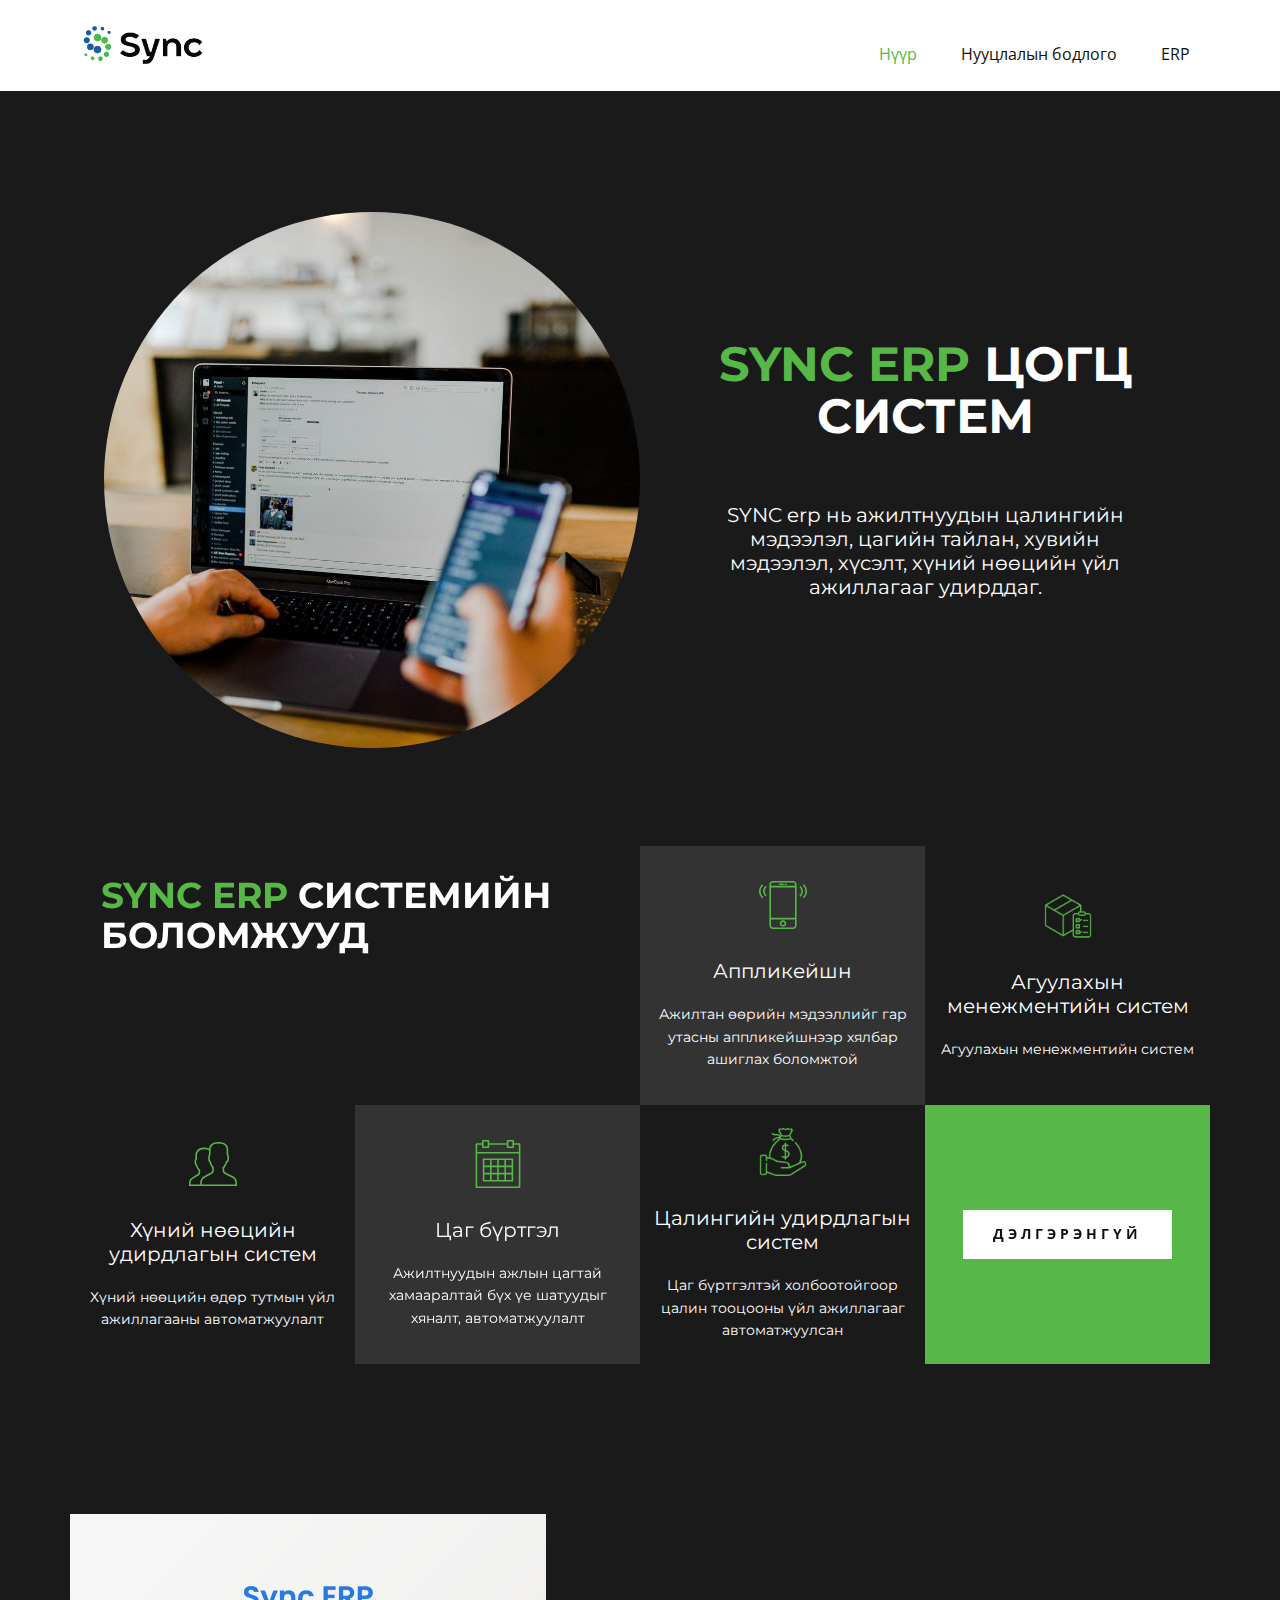
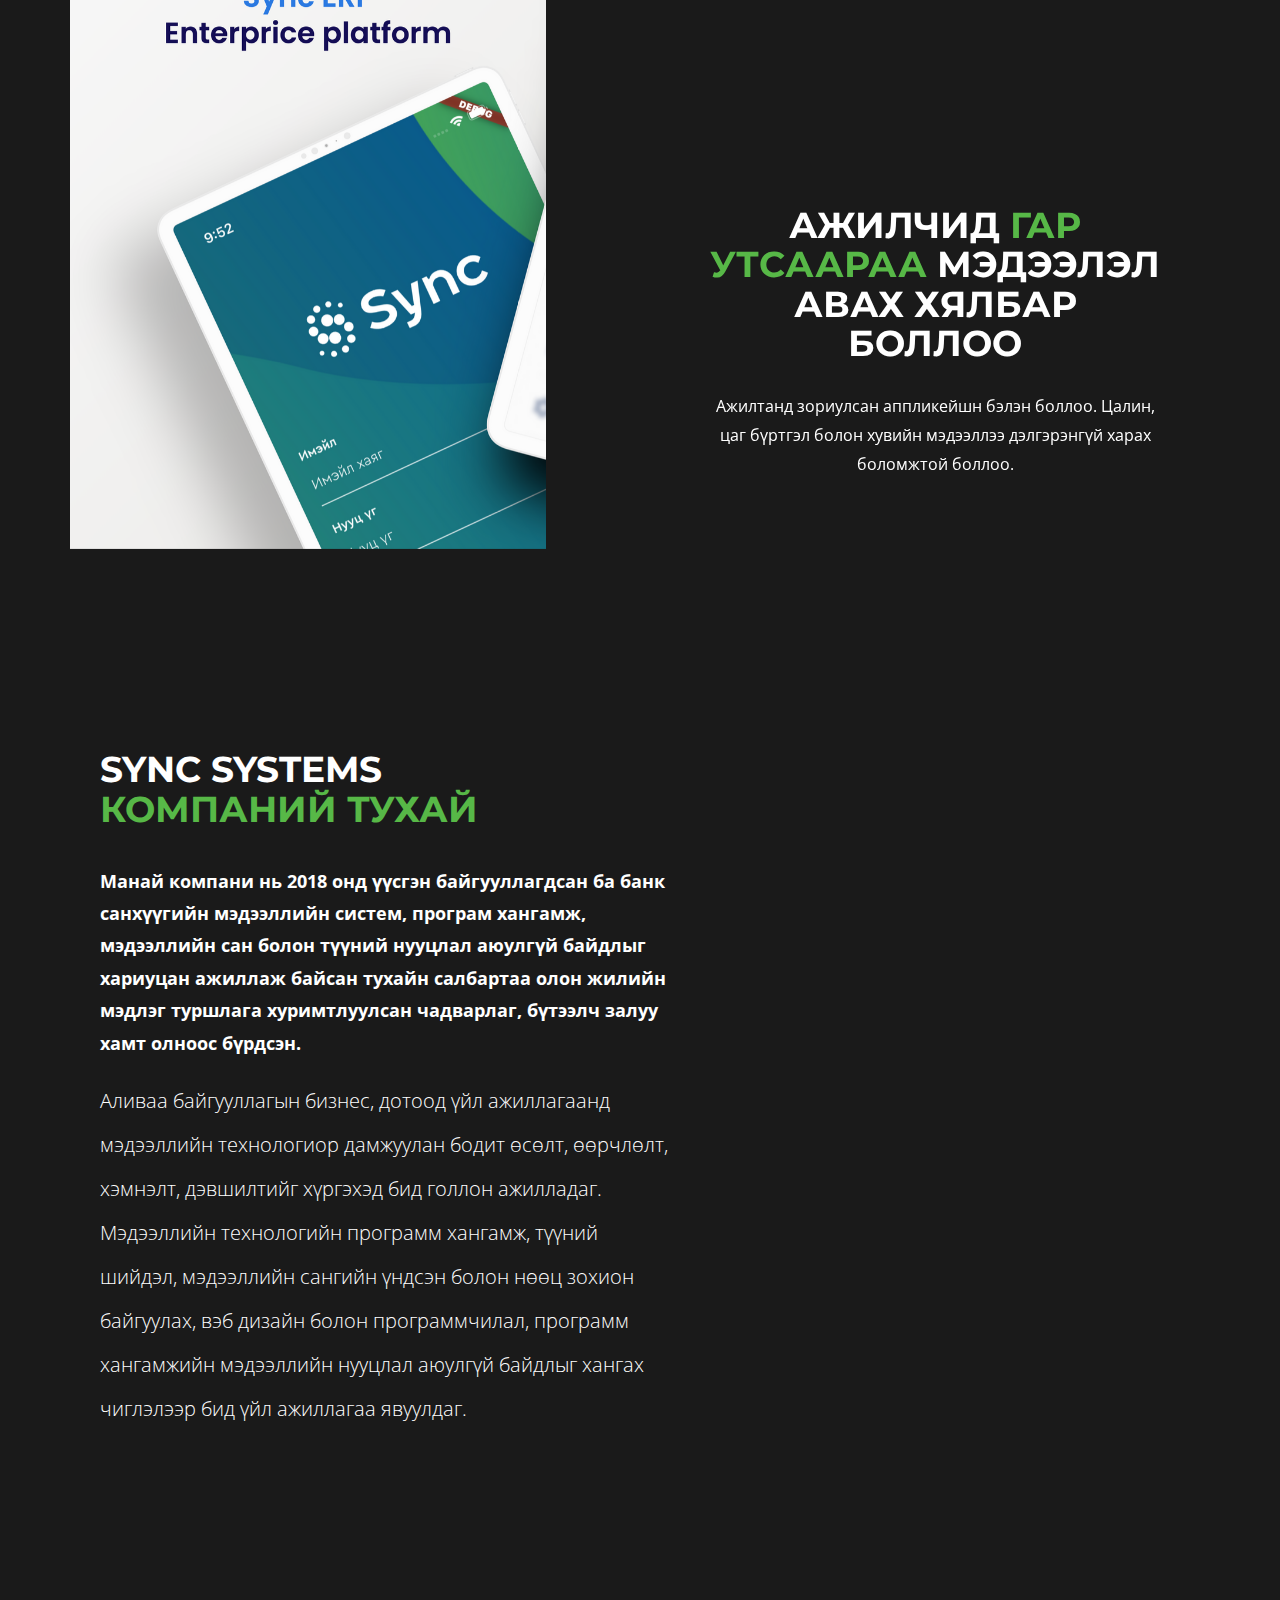
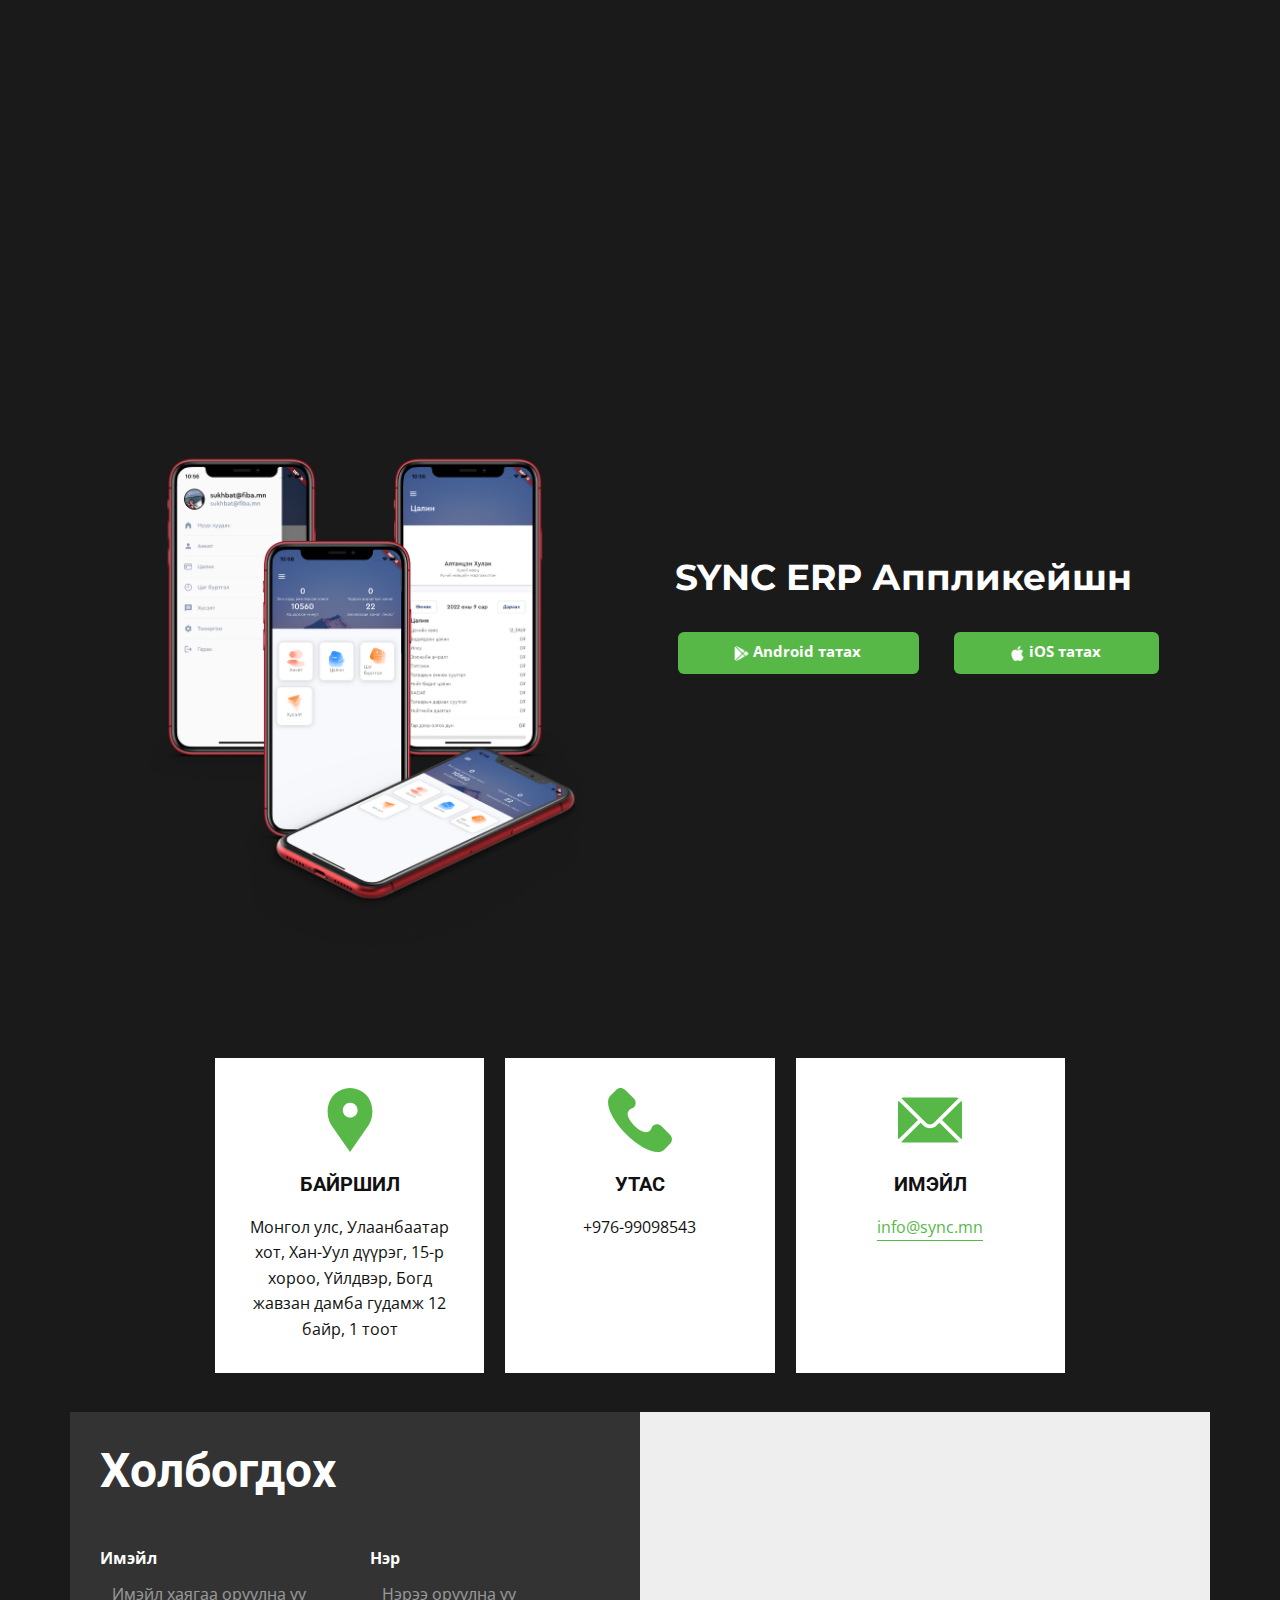
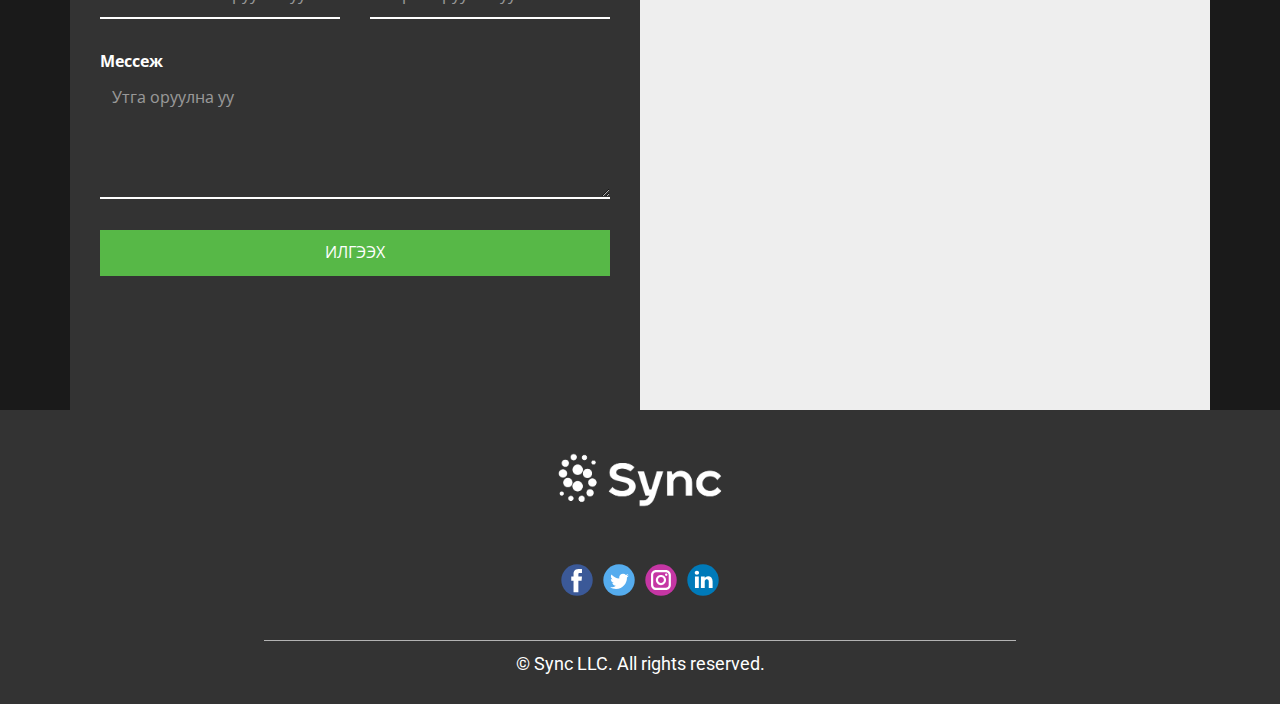
==== commit 2ed21fd1: "bagaa nemev" ====
--- a/index.html
+++ b/index.html
@@ -33,10 +33,10 @@
         <meta name="theme-color" content="#478ac9" />
         <meta property="og:type" content="website" />
     </head>
-    <body data-home-page="Home.html" data-home-page-title="Home" class="u-body u-white u-xl-mode" data-lang="mn">
+    <body data-home-page="index.html" data-home-page-title="Home" class="u-body u-white u-xl-mode" data-lang="mn">
         <header class="u-clearfix u-header u-header" id="sec-6222">
             <div class="u-clearfix u-sheet u-sheet-1">
-                <a href="Home.html" class="u-image u-logo u-image-1" data-image-width="4167" data-image-height="1667" title="Home">
+                <a href="index.html" class="u-image u-logo u-image-1" data-image-width="4167" data-image-height="1667" title="Home">
                     <img src="images/Synclogo-01.png" class="u-logo-image u-logo-image-1" />
                 </a>
                 <nav class="u-menu u-menu-one-level u-offcanvas u-menu-1">
@@ -57,7 +57,7 @@
                     </div>
                     <div class="u-custom-menu u-nav-container">
                         <ul class="u-nav u-unstyled u-nav-1">
-                            <li class="u-nav-item"><a class="u-button-style u-nav-link u-text-active-custom-color-1 u-text-hover-custom-color-1" href="Home.html" style="padding: 10px 20px">Нүүр</a></li>
+                            <li class="u-nav-item"><a class="u-button-style u-nav-link u-text-active-custom-color-1 u-text-hover-custom-color-1" href="index.html" style="padding: 10px 20px">Нүүр</a></li>
                             <li class="u-nav-item"><a class="u-button-style u-nav-link u-text-active-custom-color-1 u-text-hover-custom-color-1" href="Privacy-policy.html" style="padding: 10px 20px">Нууцлалын бодлого</a></li>
                             <li class="u-nav-item"><a class="u-button-style u-nav-link u-text-active-custom-color-1 u-text-hover-custom-color-1" href="https://erp.sync.mn/intro" style="padding: 10px 20px">ERP</a></li>
                         </ul>
@@ -67,7 +67,7 @@
                             <div class="u-inner-container-layout u-sidenav-overflow">
                                 <div class="u-menu-close"></div>
                                 <ul class="u-align-center u-nav u-popupmenu-items u-unstyled u-nav-2">
-                                    <li class="u-nav-item"><a class="u-button-style u-nav-link" href="Home.html">Нүүр</a></li>
+                                    <li class="u-nav-item"><a class="u-button-style u-nav-link" href="index.html">Нүүр</a></li>
                                     <li class="u-nav-item"><a class="u-button-style u-nav-link" href="Privacy-policy.html">Нууцлалын бодлого</a></li>
                                     <li class="u-nav-item"><a class="u-button-style u-nav-link" href="https://erp.sync.mn/intro">ERP</a></li>
                                 </ul>
@@ -393,6 +393,26 @@
                                 <div alt="" class="u-image u-image-circle u-image-4" data-image-width="704" data-image-height="1080"></div>
                                 <h5 class="u-text u-text-14">Сайнбуян Мөнхтулга</h5>
                                 <h5 class="u-custom-font u-text u-text-font u-text-15">munkhtulga@sync.mn</h5>
+                            </div>
+                        </div>
+                        <div class="u-container-style u-list-item u-repeater-item u-shape-rectangle" data-animation-name="flipIn" data-animation-duration="2000" data-animation-direction="X">
+                            <div class="u-container-layout u-similar-container u-container-layout-5">
+                                <span class="u-align-left u-icon u-text-custom-color-1 u-icon-4"
+                                    ><svg class="u-svg-link" preserveAspectRatio="xMidYMin slice" viewBox="0 0 351.128 351.128" style=""><use xmlns:xlink="http://www.w3.org/1999/xlink" xlink:href="#svg-c1b6"></use></svg
+                                    ><svg class="u-svg-content" viewBox="0 0 351.128 351.128" x="0px" y="0px" id="svg-c1b6" style="enable-background: new 0 0 351.128 351.128">
+                                        <g>
+                                            <path
+                                                d="M72.326,147.33c4.284-26.928,37.944-55.692,64.26-56.304c1.836,0,3.672-0.612,4.896-1.836   c1.224-0.612,2.448-1.224,3.06-3.06c9.18-17.136,4.284-30.6-11.016-41.616c-17.748-12.852-45.9,0-59.976,11.628   C38.054,85.518,1.946,136.313,3.782,184.662c-6.12,32.437-4.896,67.32,4.284,96.084c6.12,18.36,23.868,27.54,42.228,28.764   c18.36,1.225,56.304,6.732,72.828-4.283c16.524-11.017,17.748-32.437,19.584-50.796c1.836-20.196,7.344-58.141-9.792-74.053   C115.778,165.078,66.818,181.602,72.326,147.33z"
+                                            ></path>
+                                            <path
+                                                d="M274.286,147.33c4.284-26.928,37.943-55.692,64.26-56.304c1.836,0,3.672-0.612,4.896-1.836   c1.225-0.612,2.448-1.224,3.061-3.06c9.18-17.136,4.284-30.6-11.016-41.616c-17.748-12.852-45.9,0-59.977,11.628   c-35.496,29.376-71.604,80.172-69.768,128.52c-6.12,32.437-4.896,67.32,4.283,96.084c6.12,18.36,23.868,27.54,42.229,28.764   c18.36,1.225,56.304,6.732,72.828-4.283c16.523-11.017,17.748-32.437,19.584-50.796c1.836-20.196,7.344-58.141-9.792-74.053   C317.738,165.078,268.166,181.602,274.286,147.33z"
+                                            ></path>
+                                        </g></svg
+                                ></span>
+                                <p class="u-text u-text-13">Байгууллагын ERP систем, Вебсайт болон Веб аппликейшн хөгжүүлэх чиглэлээр 3-дах жилдээ ажиллаж байна.</p>
+                                <div alt="" class="u-image u-image-circle u-image-5" data-image-width="704" data-image-height="1080"></div>
+                                <h5 class="u-text u-text-14">Эрдэнэбаатар Багабанди</h5>
+                                <h5 class="u-custom-font u-text u-text-font u-text-15">bagaa@sync.mn</h5>
                             </div>
                         </div>
                     </div>
--- a/Home.css
+++ b/Home.css
@@ -872,6 +872,13 @@
   background-position: 50% 50%;
   margin: 13px auto 0 0;
 }
+.u-section-4 .u-image-5 {
+  width: 50px;
+  height: 50px;
+  background-image: url("images/bagabandi.jpg");
+  background-position: 50% 50%;
+  margin: 13px auto 0 0;
+}
 
 .u-section-4 .u-text-14 {
   font-weight: 700;
